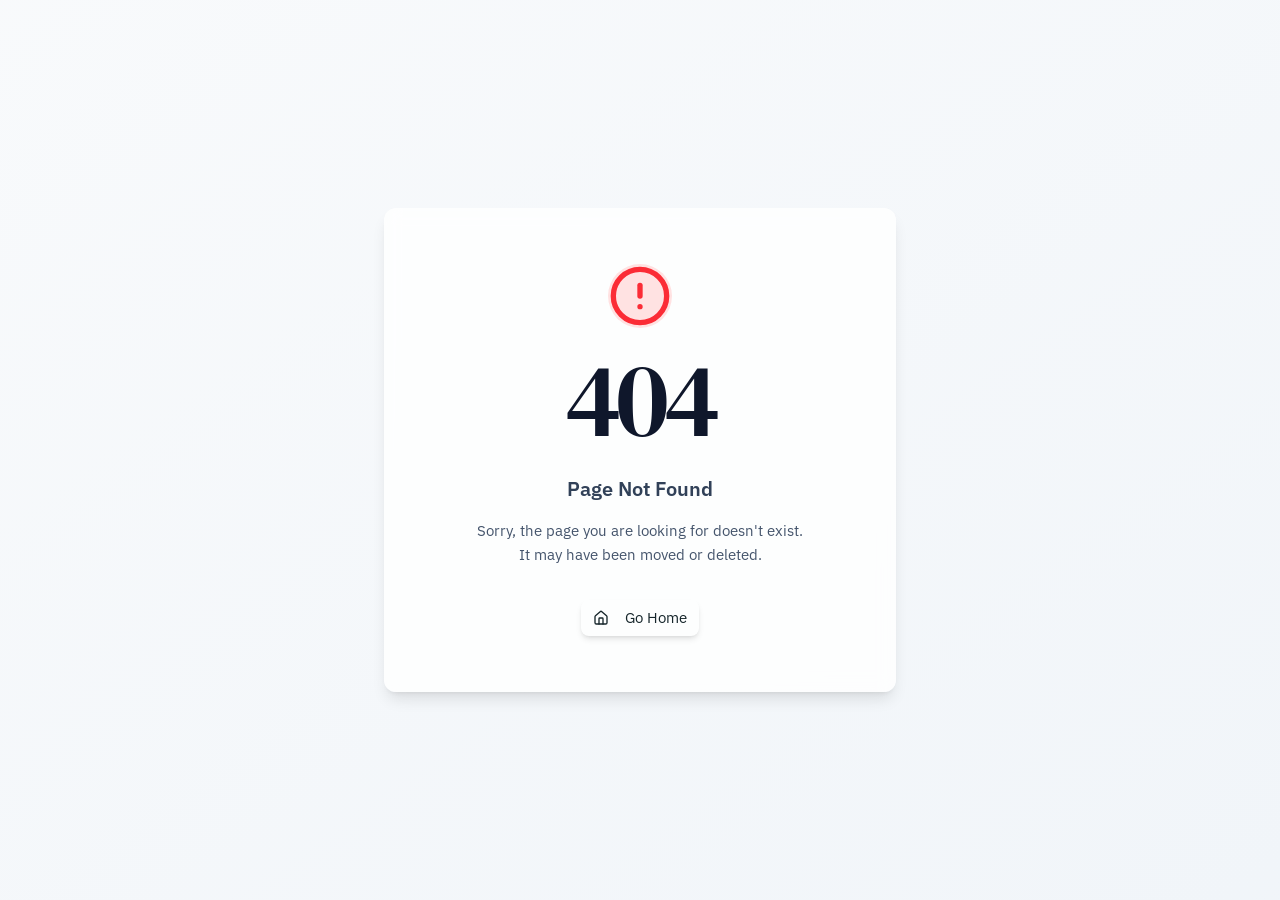
==== academic/gitartha/index.html @ 80012cd7 "Deploy Dr. Gitartha Kaushik academic portfolio under academic/gitartha" ====
<!-- River Archive design: restrained natural-history editorial metadata with DM Serif Display + IBM Plex Sans. -->
<!doctype html>
<html lang="en">
  <head>
    <meta charset="UTF-8" />
    <meta name="viewport" content="width=device-width, initial-scale=1.0, maximum-scale=1" />
    <meta name="theme-color" content="#203b40" />
    <meta name="description" content="Academic portfolio of Dr. Gitartha Kaushik, Assistant Professor of Zoology researching freshwater fish biology, conservation, morphology, and bioinformatics." />
    <link rel="icon" type="image/svg+xml" href="data:image/svg+xml;utf8,<svg xmlns='http://www.w3.org/2000/svg' viewBox='0 0 100 100' fill='none'><circle cx='50' cy='50' r='45' stroke='%23b86b46' stroke-width='4'/><path d='M25 50 Q 42 32, 58 50 T 80 50' stroke='%23b86b46' stroke-width='4.5' stroke-linecap='round'/><path d='M30 62 Q 47 48, 62 62 T 75 62' stroke='%23e2b39b' stroke-width='3' stroke-linecap='round'/><circle cx='68' cy='40' r='3.5' fill='%23b86b46'/></svg>" />
    <link rel="preconnect" href="https://fonts.googleapis.com" />
    <link rel="preconnect" href="https://fonts.gstatic.com" crossorigin />
    <link href="https://fonts.googleapis.com/css2?family=DM+Serif+Display:ital@0;1&family=IBM+Plex+Sans:wght@400;500;600&display=swap" rel="stylesheet" />
    <title>Dr. Gitartha Kaushik — Academic Portfolio</title>
    <script type="module" crossorigin src="./assets/index-Dnk9T2X-.js"></script>
    <link rel="stylesheet" crossorigin href="./assets/index-G-KJHBoU.css">
  </head>
  <body>
    <script id="manus-runtime">window.__MANUS_HOST_DEV__ = false;
(function(){"use strict";var Mr={exports:{}},Kn={};/**
 * @license React
 * react-jsx-runtime.production.js
 *
 * Copyright (c) Meta Platforms, Inc. and affiliates.
 *
 * This source code is licensed under the MIT license found in the
 * LICENSE file in the root directory of this source tree.
 */var $c;function um(){if($c)return Kn;$c=1;var r=Symbol.for("react.transitional.element"),i=Symbol.for("react.fragment");function c(s,d,m){var x=null;if(m!==void 0&&(x=""+m),d.key!==void 0&&(x=""+d.key),"key"in d){m={};for(var R in d)R!=="key"&&(m[R]=d[R])}else m=d;return d=m.ref,{$$typeof:r,type:s,key:x,ref:d!==void 0?d:null,props:m}}return Kn.Fragment=i,Kn.jsx=c,Kn.jsxs=c,Kn}var Fc;function dm(){return Fc||(Fc=1,Mr.exports=um()),Mr.exports}var h=dm(),Ar={exports:{}},Pn={},Rr={exports:{}},Nr={};/**
 * @license React
 * scheduler.production.js
 *
 * Copyright (c) Meta Platforms, Inc. and affiliates.
 *
 * This source code is licensed under the MIT license found in the
 * LICENSE file in the root directory of this source tree.
 */var Ic;function fm(){return Ic||(Ic=1,function(r){function i(A,q){var B=A.length;A.push(q);t:for(;0<B;){var bt=B-1>>>1,p=A[bt];if(0<d(p,q))A[bt]=q,A[B]=p,B=bt;else break t}}function c(A){return A.length===0?null:A[0]}function s(A){if(A.length===0)return null;var q=A[0],B=A.pop();if(B!==q){A[0]=B;t:for(var bt=0,p=A.length,O=p>>>1;bt<O;){var X=2*(bt+1)-1,G=A[X],Z=X+1,st=A[Z];if(0>d(G,B))Z<p&&0>d(st,G)?(A[bt]=st,A[Z]=B,bt=Z):(A[bt]=G,A[X]=B,bt=X);else if(Z<p&&0>d(st,B))A[bt]=st,A[Z]=B,bt=Z;else break t}}return q}function d(A,q){var B=A.sortIndex-q.sortIndex;return B!==0?B:A.id-q.id}if(r.unstable_now=void 0,typeof performance=="object"&&typeof performance.now=="function"){var m=performance;r.unstable_now=function(){return m.now()}}else{var x=Date,R=x.now();r.unstable_now=function(){return x.now()-R}}var C=[],v=[],D=1,j=null,J=3,at=!1,$=!1,nt=!1,ct=!1,ht=typeof setTimeout=="function"?setTimeout:null,St=typeof clearTimeout=="function"?clearTimeout:null,_=typeof setImmediate<"u"?setImmediate:null;function Y(A){for(var q=c(v);q!==null;){if(q.callback===null)s(v);else if(q.startTime<=A)s(v),q.sortIndex=q.expirationTime,i(C,q);else break;q=c(v)}}function H(A){if(nt=!1,Y(A),!$)if(c(C)!==null)$=!0,it||(it=!0,Bt());else{var q=c(v);q!==null&&Mt(H,q.startTime-A)}}var it=!1,rt=-1,V=5,xt=-1;function Be(){return ct?!0:!(r.unstable_now()-xt<V)}function te(){if(ct=!1,it){var A=r.unstable_now();xt=A;var q=!0;try{t:{$=!1,nt&&(nt=!1,St(rt),rt=-1),at=!0;var B=J;try{e:{for(Y(A),j=c(C);j!==null&&!(j.expirationTime>A&&Be());){var bt=j.callback;if(typeof bt=="function"){j.callback=null,J=j.priorityLevel;var p=bt(j.expirationTime<=A);if(A=r.unstable_now(),typeof p=="function"){j.callback=p,Y(A),q=!0;break e}j===c(C)&&s(C),Y(A)}else s(C);j=c(C)}if(j!==null)q=!0;else{var O=c(v);O!==null&&Mt(H,O.startTime-A),q=!1}}break t}finally{j=null,J=B,at=!1}q=void 0}}finally{q?Bt():it=!1}}}var Bt;if(typeof _=="function")Bt=function(){_(te)};else if(typeof MessageChannel<"u"){var me=new MessageChannel,Se=me.port2;me.port1.onmessage=te,Bt=function(){Se.postMessage(null)}}else Bt=function(){ht(te,0)};function Mt(A,q){rt=ht(function(){A(r.unstable_now())},q)}r.unstable_IdlePriority=5,r.unstable_ImmediatePriority=1,r.unstable_LowPriority=4,r.unstable_NormalPriority=3,r.unstable_Profiling=null,r.unstable_UserBlockingPriority=2,r.unstable_cancelCallback=function(A){A.callback=null},r.unstable_forceFrameRate=function(A){0>A||125<A?console.error("forceFrameRate takes a positive int between 0 and 125, forcing frame rates higher than 125 fps is not supported"):V=0<A?Math.floor(1e3/A):5},r.unstable_getCurrentPriorityLevel=function(){return J},r.unstable_next=function(A){switch(J){case 1:case 2:case 3:var q=3;break;default:q=J}var B=J;J=q;try{return A()}finally{J=B}},r.unstable_requestPaint=function(){ct=!0},r.unstable_runWithPriority=function(A,q){switch(A){case 1:case 2:case 3:case 4:case 5:break;default:A=3}var B=J;J=A;try{return q()}finally{J=B}},r.unstable_scheduleCallback=function(A,q,B){var bt=r.unstable_now();switch(typeof B=="object"&&B!==null?(B=B.delay,B=typeof B=="number"&&0<B?bt+B:bt):B=bt,A){case 1:var p=-1;break;case 2:p=250;break;case 5:p=1073741823;break;case 4:p=1e4;break;default:p=5e3}return p=B+p,A={id:D++,callback:q,priorityLevel:A,startTime:B,expirationTime:p,sortIndex:-1},B>bt?(A.sortIndex=B,i(v,A),c(C)===null&&A===c(v)&&(nt?(St(rt),rt=-1):nt=!0,Mt(H,B-bt))):(A.sortIndex=p,i(C,A),$||at||($=!0,it||(it=!0,Bt()))),A},r.unstable_shouldYield=Be,r.unstable_wrapCallback=function(A){var q=J;return function(){var B=J;J=q;try{return A.apply(this,arguments)}finally{J=B}}}}(Nr)),Nr}var tu;function hm(){return tu||(tu=1,Rr.exports=fm()),Rr.exports}var zr={exports:{}},ut={};/**
 * @license React
 * react.production.js
 *
 * Copyright (c) Meta Platforms, Inc. and affiliates.
 *
 * This source code is licensed under the MIT license found in the
 * LICENSE file in the root directory of this source tree.
 */var eu;function mm(){if(eu)return ut;eu=1;var r=Symbol.for("react.transitional.element"),i=Symbol.for("react.portal"),c=Symbol.for("react.fragment"),s=Symbol.for("react.strict_mode"),d=Symbol.for("react.profiler"),m=Symbol.for("react.consumer"),x=Symbol.for("react.context"),R=Symbol.for("react.forward_ref"),C=Symbol.for("react.suspense"),v=Symbol.for("react.memo"),D=Symbol.for("react.lazy"),j=Symbol.iterator;function J(p){return p===null||typeof p!="object"?null:(p=j&&p[j]||p["@@iterator"],typeof p=="function"?p:null)}var at={isMounted:function(){return!1},enqueueForceUpdate:function(){},enqueueReplaceState:function(){},enqueueSetState:function(){}},$=Object.assign,nt={};function ct(p,O,X){this.props=p,this.context=O,this.refs=nt,this.updater=X||at}ct.prototype.isReactComponent={},ct.prototype.setState=function(p,O){if(typeof p!="object"&&typeof p!="function"&&p!=null)throw Error("takes an object of state variables to update or a function which returns an object of state variables.");this.updater.enqueueSetState(this,p,O,"setState")},ct.prototype.forceUpdate=function(p){this.updater.enqueueForceUpdate(this,p,"forceUpdate")};function ht(){}ht.prototype=ct.prototype;function St(p,O,X){this.props=p,this.context=O,this.refs=nt,this.updater=X||at}var _=St.prototype=new ht;_.constructor=St,$(_,ct.prototype),_.isPureReactComponent=!0;var Y=Array.isArray,H={H:null,A:null,T:null,S:null,V:null},it=Object.prototype.hasOwnProperty;function rt(p,O,X,G,Z,st){return X=st.ref,{$$typeof:r,type:p,key:O,ref:X!==void 0?X:null,props:st}}function V(p,O){return rt(p.type,O,void 0,void 0,void 0,p.props)}function xt(p){return typeof p=="object"&&p!==null&&p.$$typeof===r}function Be(p){var O={"=":"=0",":":"=2"};return"$"+p.replace(/[=:]/g,function(X){return O[X]})}var te=/\/+/g;function Bt(p,O){return typeof p=="object"&&p!==null&&p.key!=null?Be(""+p.key):O.toString(36)}function me(){}function Se(p){switch(p.status){case"fulfilled":return p.value;case"rejected":throw p.reason;default:switch(typeof p.status=="string"?p.then(me,me):(p.status="pending",p.then(function(O){p.status==="pending"&&(p.status="fulfilled",p.value=O)},function(O){p.status==="pending"&&(p.status="rejected",p.reason=O)})),p.status){case"fulfilled":return p.value;case"rejected":throw p.reason}}throw p}function Mt(p,O,X,G,Z){var st=typeof p;(st==="undefined"||st==="boolean")&&(p=null);var I=!1;if(p===null)I=!0;else switch(st){case"bigint":case"string":case"number":I=!0;break;case"object":switch(p.$$typeof){case r:case i:I=!0;break;case D:return I=p._init,Mt(I(p._payload),O,X,G,Z)}}if(I)return Z=Z(p),I=G===""?"."+Bt(p,0):G,Y(Z)?(X="",I!=null&&(X=I.replace(te,"$&/")+"/"),Mt(Z,O,X,"",function(Jt){return Jt})):Z!=null&&(xt(Z)&&(Z=V(Z,X+(Z.key==null||p&&p.key===Z.key?"":(""+Z.key).replace(te,"$&/")+"/")+I)),O.push(Z)),1;I=0;var gt=G===""?".":G+":";if(Y(p))for(var Tt=0;Tt<p.length;Tt++)G=p[Tt],st=gt+Bt(G,Tt),I+=Mt(G,O,X,st,Z);else if(Tt=J(p),typeof Tt=="function")for(p=Tt.call(p),Tt=0;!(G=p.next()).done;)G=G.value,st=gt+Bt(G,Tt++),I+=Mt(G,O,X,st,Z);else if(st==="object"){if(typeof p.then=="function")return Mt(Se(p),O,X,G,Z);throw O=String(p),Error("Objects are not valid as a React child (found: "+(O==="[object Object]"?"object with keys {"+Object.keys(p).join(", ")+"}":O)+"). If you meant to render a collection of children, use an array instead.")}return I}function A(p,O,X){if(p==null)return p;var G=[],Z=0;return Mt(p,G,"","",function(st){return O.call(X,st,Z++)}),G}function q(p){if(p._status===-1){var O=p._result;O=O(),O.then(function(X){(p._status===0||p._status===-1)&&(p._status=1,p._result=X)},function(X){(p._status===0||p._status===-1)&&(p._status=2,p._result=X)}),p._status===-1&&(p._status=0,p._result=O)}if(p._status===1)return p._result.default;throw p._result}var B=typeof reportError=="function"?reportError:function(p){if(typeof window=="object"&&typeof window.ErrorEvent=="function"){var O=new window.ErrorEvent("error",{bubbles:!0,cancelable:!0,message:typeof p=="object"&&p!==null&&typeof p.message=="string"?String(p.message):String(p),error:p});if(!window.dispatchEvent(O))return}else if(typeof process=="object"&&typeof process.emit=="function"){process.emit("uncaughtException",p);return}console.error(p)};function bt(){}return ut.Children={map:A,forEach:function(p,O,X){A(p,function(){O.apply(this,arguments)},X)},count:function(p){var O=0;return A(p,function(){O++}),O},toArray:function(p){return A(p,function(O){return O})||[]},only:function(p){if(!xt(p))throw Error("React.Children.only expected to receive a single React element child.");return p}},ut.Component=ct,ut.Fragment=c,ut.Profiler=d,ut.PureComponent=St,ut.StrictMode=s,ut.Suspense=C,ut.__CLIENT_INTERNALS_DO_NOT_USE_OR_WARN_USERS_THEY_CANNOT_UPGRADE=H,ut.__COMPILER_RUNTIME={__proto__:null,c:function(p){return H.H.useMemoCache(p)}},ut.cache=function(p){return function(){return p.apply(null,arguments)}},ut.cloneElement=function(p,O,X){if(p==null)throw Error("The argument must be a React element, but you passed "+p+".");var G=$({},p.props),Z=p.key,st=void 0;if(O!=null)for(I in O.ref!==void 0&&(st=void 0),O.key!==void 0&&(Z=""+O.key),O)!it.call(O,I)||I==="key"||I==="__self"||I==="__source"||I==="ref"&&O.ref===void 0||(G[I]=O[I]);var I=arguments.length-2;if(I===1)G.children=X;else if(1<I){for(var gt=Array(I),Tt=0;Tt<I;Tt++)gt[Tt]=arguments[Tt+2];G.children=gt}return rt(p.type,Z,void 0,void 0,st,G)},ut.createContext=function(p){return p={$$typeof:x,_currentValue:p,_currentValue2:p,_threadCount:0,Provider:null,Consumer:null},p.Provider=p,p.Consumer={$$typeof:m,_context:p},p},ut.createElement=function(p,O,X){var G,Z={},st=null;if(O!=null)for(G in O.key!==void 0&&(st=""+O.key),O)it.call(O,G)&&G!=="key"&&G!=="__self"&&G!=="__source"&&(Z[G]=O[G]);var I=arguments.length-2;if(I===1)Z.children=X;else if(1<I){for(var gt=Array(I),Tt=0;Tt<I;Tt++)gt[Tt]=arguments[Tt+2];Z.children=gt}if(p&&p.defaultProps)for(G in I=p.defaultProps,I)Z[G]===void 0&&(Z[G]=I[G]);return rt(p,st,void 0,void 0,null,Z)},ut.createRef=function(){return{current:null}},ut.forwardRef=function(p){return{$$typeof:R,render:p}},ut.isValidElement=xt,ut.lazy=function(p){return{$$typeof:D,_payload:{_status:-1,_result:p},_init:q}},ut.memo=function(p,O){return{$$typeof:v,type:p,compare:O===void 0?null:O}},ut.startTransition=function(p){var O=H.T,X={};H.T=X;try{var G=p(),Z=H.S;Z!==null&&Z(X,G),typeof G=="object"&&G!==null&&typeof G.then=="function"&&G.then(bt,B)}catch(st){B(st)}finally{H.T=O}},ut.unstable_useCacheRefresh=function(){return H.H.useCacheRefresh()},ut.use=function(p){return H.H.use(p)},ut.useActionState=function(p,O,X){return H.H.useActionState(p,O,X)},ut.useCallback=function(p,O){return H.H.useCallback(p,O)},ut.useContext=function(p){return H.H.useContext(p)},ut.useDebugValue=function(){},ut.useDeferredValue=function(p,O){return H.H.useDeferredValue(p,O)},ut.useEffect=function(p,O,X){var G=H.H;if(typeof X=="function")throw Error("useEffect CRUD overload is not enabled in this build of React.");return G.useEffect(p,O)},ut.useId=function(){return H.H.useId()},ut.useImperativeHandle=function(p,O,X){return H.H.useImperativeHandle(p,O,X)},ut.useInsertionEffect=function(p,O){return H.H.useInsertionEffect(p,O)},ut.useLayoutEffect=function(p,O){return H.H.useLayoutEffect(p,O)},ut.useMemo=function(p,O){return H.H.useMemo(p,O)},ut.useOptimistic=function(p,O){return H.H.useOptimistic(p,O)},ut.useReducer=function(p,O,X){return H.H.useReducer(p,O,X)},ut.useRef=function(p){return H.H.useRef(p)},ut.useState=function(p){return H.H.useState(p)},ut.useSyncExternalStore=function(p,O,X){return H.H.useSyncExternalStore(p,O,X)},ut.useTransition=function(){return H.H.useTransition()},ut.version="19.1.1",ut}var lu;function _r(){return lu||(lu=1,zr.exports=mm()),zr.exports}var kr={exports:{}},he={};/**
 * @license React
 * react-dom.production.js
 *
 * Copyright (c) Meta Platforms, Inc. and affiliates.
 *
 * This source code is licensed under the MIT license found in the
 * LICENSE file in the root directory of this source tree.
 */var au;function gm(){if(au)return he;au=1;var r=_r();function i(C){var v="https://react.dev/errors/"+C;if(1<arguments.length){v+="?args[]="+encodeURIComponent(arguments[1]);for(var D=2;D<arguments.length;D++)v+="&args[]="+encodeURIComponent(arguments[D])}return"Minified React error #"+C+"; visit "+v+" for the full message or use the non-minified dev environment for full errors and additional helpful warnings."}function c(){}var s={d:{f:c,r:function(){throw Error(i(522))},D:c,C:c,L:c,m:c,X:c,S:c,M:c},p:0,findDOMNode:null},d=Symbol.for("react.portal");function m(C,v,D){var j=3<arguments.length&&arguments[3]!==void 0?arguments[3]:null;return{$$typeof:d,key:j==null?null:""+j,children:C,containerInfo:v,implementation:D}}var x=r.__CLIENT_INTERNALS_DO_NOT_USE_OR_WARN_USERS_THEY_CANNOT_UPGRADE;function R(C,v){if(C==="font")return"";if(typeof v=="string")return v==="use-credentials"?v:""}return he.__DOM_INTERNALS_DO_NOT_USE_OR_WARN_USERS_THEY_CANNOT_UPGRADE=s,he.createPortal=function(C,v){var D=2<arguments.length&&arguments[2]!==void 0?arguments[2]:null;if(!v||v.nodeType!==1&&v.nodeType!==9&&v.nodeType!==11)throw Error(i(299));return m(C,v,null,D)},he.flushSync=function(C){var v=x.T,D=s.p;try{if(x.T=null,s.p=2,C)return C()}finally{x.T=v,s.p=D,s.d.f()}},he.preconnect=function(C,v){typeof C=="string"&&(v?(v=v.crossOrigin,v=typeof v=="string"?v==="use-credentials"?v:"":void 0):v=null,s.d.C(C,v))},he.prefetchDNS=function(C){typeof C=="string"&&s.d.D(C)},he.preinit=function(C,v){if(typeof C=="string"&&v&&typeof v.as=="string"){var D=v.as,j=R(D,v.crossOrigin),J=typeof v.integrity=="string"?v.integrity:void 0,at=typeof v.fetchPriority=="string"?v.fetchPriority:void 0;D==="style"?s.d.S(C,typeof v.precedence=="string"?v.precedence:void 0,{crossOrigin:j,integrity:J,fetchPriority:at}):D==="script"&&s.d.X(C,{crossOrigin:j,integrity:J,fetchPriority:at,nonce:typeof v.nonce=="string"?v.nonce:void 0})}},he.preinitModule=function(C,v){if(typeof C=="string")if(typeof v=="object"&&v!==null){if(v.as==null||v.as==="script"){var D=R(v.as,v.crossOrigin);s.d.M(C,{crossOrigin:D,integrity:typeof v.integrity=="string"?v.integrity:void 0,nonce:typeof v.nonce=="string"?v.nonce:void 0})}}else v==null&&s.d.M(C)},he.preload=function(C,v){if(typeof C=="string"&&typeof v=="object"&&v!==null&&typeof v.as=="string"){var D=v.as,j=R(D,v.crossOrigin);s.d.L(C,D,{crossOrigin:j,integrity:typeof v.integrity=="string"?v.integrity:void 0,nonce:typeof v.nonce=="string"?v.nonce:void 0,type:typeof v.type=="string"?v.type:void 0,fetchPriority:typeof v.fetchPriority=="string"?v.fetchPriority:void 0,referrerPolicy:typeof v.referrerPolicy=="string"?v.referrerPolicy:void 0,imageSrcSet:typeof v.imageSrcSet=="string"?v.imageSrcSet:void 0,imageSizes:typeof v.imageSizes=="string"?v.imageSizes:void 0,media:typeof v.media=="string"?v.media:void 0})}},he.preloadModule=function(C,v){if(typeof C=="string")if(v){var D=R(v.as,v.crossOrigin);s.d.m(C,{as:typeof v.as=="string"&&v.as!=="script"?v.as:void 0,crossOrigin:D,integrity:typeof v.integrity=="string"?v.integrity:void 0})}else s.d.m(C)},he.requestFormReset=function(C){s.d.r(C)},he.unstable_batchedUpdates=function(C,v){return C(v)},he.useFormState=function(C,v,D){return x.H.useFormState(C,v,D)},he.useFormStatus=function(){return x.H.useHostTransitionStatus()},he.version="19.1.1",he}var nu;function pm(){if(nu)return kr.exports;nu=1;function r(){if(!(typeof __REACT_DEVTOOLS_GLOBAL_HOOK__>"u"||typeof __REACT_DEVTOOLS_GLOBAL_HOOK__.checkDCE!="function"))try{__REACT_DEVTOOLS_GLOBAL_HOOK__.checkDCE(r)}catch(i){console.error(i)}}return r(),kr.exports=gm(),kr.exports}/**
 * @license React
 * react-dom-client.production.js
 *
 * Copyright (c) Meta Platforms, Inc. and affiliates.
 *
 * This source code is licensed under the MIT license found in the
 * LICENSE file in the root directory of this source tree.
 */var ou;function ym(){if(ou)return Pn;ou=1;var r=hm(),i=_r(),c=pm();function s(t){var e="https://react.dev/errors/"+t;if(1<arguments.length){e+="?args[]="+encodeURIComponent(arguments[1]);for(var l=2;l<arguments.length;l++)e+="&args[]="+encodeURIComponent(arguments[l])}return"Minified React error #"+t+"; visit "+e+" for the full message or use the non-minified dev environment for full errors and additional helpful warnings."}function d(t){return!(!t||t.nodeType!==1&&t.nodeType!==9&&t.nodeType!==11)}function m(t){var e=t,l=t;if(t.alternate)for(;e.return;)e=e.return;else{t=e;do e=t,(e.flags&4098)!==0&&(l=e.return),t=e.return;while(t)}return e.tag===3?l:null}function x(t){if(t.tag===13){var e=t.memoizedState;if(e===null&&(t=t.alternate,t!==null&&(e=t.memoizedState)),e!==null)return e.dehydrated}return null}function R(t){if(m(t)!==t)throw Error(s(188))}function C(t){var e=t.alternate;if(!e){if(e=m(t),e===null)throw Error(s(188));return e!==t?null:t}for(var l=t,a=e;;){var n=l.return;if(n===null)break;var o=n.alternate;if(o===null){if(a=n.return,a!==null){l=a;continue}break}if(n.child===o.child){for(o=n.child;o;){if(o===l)return R(n),t;if(o===a)return R(n),e;o=o.sibling}throw Error(s(188))}if(l.return!==a.return)l=n,a=o;else{for(var u=!1,f=n.child;f;){if(f===l){u=!0,l=n,a=o;break}if(f===a){u=!0,a=n,l=o;break}f=f.sibling}if(!u){for(f=o.child;f;){if(f===l){u=!0,l=o,a=n;break}if(f===a){u=!0,a=o,l=n;break}f=f.sibling}if(!u)throw Error(s(189))}}if(l.alternate!==a)throw Error(s(190))}if(l.tag!==3)throw Error(s(188));return l.stateNode.current===l?t:e}function v(t){var e=t.tag;if(e===5||e===26||e===27||e===6)return t;for(t=t.child;t!==null;){if(e=v(t),e!==null)return e;t=t.sibling}return null}var D=Object.assign,j=Symbol.for("react.element"),J=Symbol.for("react.transitional.element"),at=Symbol.for("react.portal"),$=Symbol.for("react.fragment"),nt=Symbol.for("react.strict_mode"),ct=Symbol.for("react.profiler"),ht=Symbol.for("react.provider"),St=Symbol.for("react.consumer"),_=Symbol.for("react.context"),Y=Symbol.for("react.forward_ref"),H=Symbol.for("react.suspense"),it=Symbol.for("react.suspense_list"),rt=Symbol.for("react.memo"),V=Symbol.for("react.lazy"),xt=Symbol.for("react.activity"),Be=Symbol.for("react.memo_cache_sentinel"),te=Symbol.iterator;function Bt(t){return t===null||typeof t!="object"?null:(t=te&&t[te]||t["@@iterator"],typeof t=="function"?t:null)}var me=Symbol.for("react.client.reference");function Se(t){if(t==null)return null;if(typeof t=="function")return t.$$typeof===me?null:t.displayName||t.name||null;if(typeof t=="string")return t;switch(t){case $:return"Fragment";case ct:return"Profiler";case nt:return"StrictMode";case H:return"Suspense";case it:return"SuspenseList";case xt:return"Activity"}if(typeof t=="object")switch(t.$$typeof){case at:return"Portal";case _:return(t.displayName||"Context")+".Provider";case St:return(t._context.displayName||"Context")+".Consumer";case Y:var e=t.render;return t=t.displayName,t||(t=e.displayName||e.name||"",t=t!==""?"ForwardRef("+t+")":"ForwardRef"),t;case rt:return e=t.displayName||null,e!==null?e:Se(t.type)||"Memo";case V:e=t._payload,t=t._init;try{return Se(t(e))}catch{}}return null}var Mt=Array.isArray,A=i.__CLIENT_INTERNALS_DO_NOT_USE_OR_WARN_USERS_THEY_CANNOT_UPGRADE,q=c.__DOM_INTERNALS_DO_NOT_USE_OR_WARN_USERS_THEY_CANNOT_UPGRADE,B={pending:!1,data:null,method:null,action:null},bt=[],p=-1;function O(t){return{current:t}}function X(t){0>p||(t.current=bt[p],bt[p]=null,p--)}function G(t,e){p++,bt[p]=t.current,t.current=e}var Z=O(null),st=O(null),I=O(null),gt=O(null);function Tt(t,e){switch(G(I,e),G(st,t),G(Z,null),e.nodeType){case 9:case 11:t=(t=e.documentElement)&&(t=t.namespaceURI)?Hh(t):0;break;default:if(t=e.tagName,e=e.namespaceURI)e=Hh(e),t=Uh(e,t);else switch(t){case"svg":t=1;break;case"math":t=2;break;default:t=0}}X(Z),G(Z,t)}function Jt(){X(Z),X(st),X(I)}function Ke(t){t.memoizedState!==null&&G(gt,t);var e=Z.current,l=Uh(e,t.type);e!==l&&(G(st,t),G(Z,l))}function Ce(t){st.current===t&&(X(Z),X(st)),gt.current===t&&(X(gt),Wo._currentValue=B)}var Pe=Object.prototype.hasOwnProperty,yl=r.unstable_scheduleCallback,sn=r.unstable_cancelCallback,Ca=r.unstable_shouldYield,ri=r.unstable_requestPaint,ge=r.unstable_now,si=r.unstable_getCurrentPriorityLevel,Ul=r.unstable_ImmediatePriority,Fn=r.unstable_UserBlockingPriority,nl=r.unstable_NormalPriority,ci=r.unstable_LowPriority,Gl=r.unstable_IdlePriority,ui=r.log,Ea=r.unstable_setDisableYieldValue,ql=null,Wt=null;function Je(t){if(typeof ui=="function"&&Ea(t),Wt&&typeof Wt.setStrictMode=="function")try{Wt.setStrictMode(ql,t)}catch{}}var $t=Math.clz32?Math.clz32:fi,di=Math.log,Ta=Math.LN2;function fi(t){return t>>>=0,t===0?32:31-(di(t)/Ta|0)|0}var L=256,cn=4194304;function vl(t){var e=t&42;if(e!==0)return e;switch(t&-t){case 1:return 1;case 2:return 2;case 4:return 4;case 8:return 8;case 16:return 16;case 32:return 32;case 64:return 64;case 128:return 128;case 256:case 512:case 1024:case 2048:case 4096:case 8192:case 16384:case 32768:case 65536:case 131072:case 262144:case 524288:case 1048576:case 2097152:return t&4194048;case 4194304:case 8388608:case 16777216:case 33554432:return t&62914560;case 67108864:return 67108864;case 134217728:return 134217728;case 268435456:return 268435456;case 536870912:return 536870912;case 1073741824:return 0;default:return t}}function un(t,e,l){var a=t.pendingLanes;if(a===0)return 0;var n=0,o=t.suspendedLanes,u=t.pingedLanes;t=t.warmLanes;var f=a&134217727;return f!==0?(a=f&~o,a!==0?n=vl(a):(u&=f,u!==0?n=vl(u):l||(l=f&~t,l!==0&&(n=vl(l))))):(f=a&~o,f!==0?n=vl(f):u!==0?n=vl(u):l||(l=a&~t,l!==0&&(n=vl(l)))),n===0?0:e!==0&&e!==n&&(e&o)===0&&(o=n&-n,l=e&-e,o>=l||o===32&&(l&4194048)!==0)?e:n}function Dt(t,e){return(t.pendingLanes&~(t.suspendedLanes&~t.pingedLanes)&e)===0}function In(t,e){switch(t){case 1:case 2:case 4:case 8:case 64:return e+250;case 16:case 32:case 128:case 256:case 512:case 1024:case 2048:case 4096:case 8192:case 16384:case 32768:case 65536:case 131072:case 262144:case 524288:case 1048576:case 2097152:return e+5e3;case 4194304:case 8388608:case 16777216:case 33554432:return-1;case 67108864:case 134217728:case 268435456:case 536870912:case 1073741824:return-1;default:return-1}}function to(){var t=L;return L<<=1,(L&4194048)===0&&(L=256),t}function hi(){var t=cn;return cn<<=1,(cn&62914560)===0&&(cn=4194304),t}function eo(t){for(var e=[],l=0;31>l;l++)e.push(t);return e}function Da(t,e){t.pendingLanes|=e,e!==268435456&&(t.suspendedLanes=0,t.pingedLanes=0,t.warmLanes=0)}function Ir(t,e,l,a,n,o){var u=t.pendingLanes;t.pendingLanes=l,t.suspendedLanes=0,t.pingedLanes=0,t.warmLanes=0,t.expiredLanes&=l,t.entangledLanes&=l,t.errorRecoveryDisabledLanes&=l,t.shellSuspendCounter=0;var f=t.entanglements,g=t.expirationTimes,S=t.hiddenUpdates;for(l=u&~l;0<l;){var N=31-$t(l),k=1<<N;f[N]=0,g[N]=-1;var E=S[N];if(E!==null)for(S[N]=null,N=0;N<E.length;N++){var T=E[N];T!==null&&(T.lane&=-536870913)}l&=~k}a!==0&&mi(t,a,0),o!==0&&n===0&&t.tag!==0&&(t.suspendedLanes|=o&~(u&~e))}function mi(t,e,l){t.pendingLanes|=e,t.suspendedLanes&=~e;var a=31-$t(e);t.entangledLanes|=e,t.entanglements[a]=t.entanglements[a]|1073741824|l&4194090}function gi(t,e){var l=t.entangledLanes|=e;for(t=t.entanglements;l;){var a=31-$t(l),n=1<<a;n&e|t[a]&e&&(t[a]|=e),l&=~n}}function lo(t){switch(t){case 2:t=1;break;case 8:t=4;break;case 32:t=16;break;case 256:case 512:case 1024:case 2048:case 4096:case 8192:case 16384:case 32768:case 65536:case 131072:case 262144:case 524288:case 1048576:case 2097152:case 4194304:case 8388608:case 16777216:case 33554432:t=128;break;case 268435456:t=134217728;break;default:t=0}return t}function ao(t){return t&=-t,2<t?8<t?(t&134217727)!==0?32:268435456:8:2}function pi(){var t=q.p;return t!==0?t:(t=window.event,t===void 0?32:nm(t.type))}function ts(t,e){var l=q.p;try{return q.p=t,e()}finally{q.p=l}}var ol=Math.random().toString(36).slice(2),ee="__reactFiber$"+ol,pe="__reactProps$"+ol,Yl="__reactContainer$"+ol,no="__reactEvents$"+ol,es="__reactListeners$"+ol,ls="__reactHandles$"+ol,yi="__reactResources$"+ol,Ma="__reactMarker$"+ol;function oo(t){delete t[ee],delete t[pe],delete t[no],delete t[es],delete t[ls]}function Vl(t){var e=t[ee];if(e)return e;for(var l=t.parentNode;l;){if(e=l[Yl]||l[ee]){if(l=e.alternate,e.child!==null||l!==null&&l.child!==null)for(t=Vh(t);t!==null;){if(l=t[ee])return l;t=Vh(t)}return e}t=l,l=t.parentNode}return null}function Xl(t){if(t=t[ee]||t[Yl]){var e=t.tag;if(e===5||e===6||e===13||e===26||e===27||e===3)return t}return null}function Aa(t){var e=t.tag;if(e===5||e===26||e===27||e===6)return t.stateNode;throw Error(s(33))}function Zl(t){var e=t[yi];return e||(e=t[yi]={hoistableStyles:new Map,hoistableScripts:new Map}),e}function Vt(t){t[Ma]=!0}var vi=new Set,bi={};function bl(t,e){We(t,e),We(t+"Capture",e)}function We(t,e){for(bi[t]=e,t=0;t<e.length;t++)vi.add(e[t])}var as=RegExp("^[:A-Z_a-z\\u00C0-\\u00D6\\u00D8-\\u00F6\\u00F8-\\u02FF\\u0370-\\u037D\\u037F-\\u1FFF\\u200C-\\u200D\\u2070-\\u218F\\u2C00-\\u2FEF\\u3001-\\uD7FF\\uF900-\\uFDCF\\uFDF0-\\uFFFD][:A-Z_a-z\\u00C0-\\u00D6\\u00D8-\\u00F6\\u00F8-\\u02FF\\u0370-\\u037D\\u037F-\\u1FFF\\u200C-\\u200D\\u2070-\\u218F\\u2C00-\\u2FEF\\u3001-\\uD7FF\\uF900-\\uFDCF\\uFDF0-\\uFFFD\\-.0-9\\u00B7\\u0300-\\u036F\\u203F-\\u2040]*$"),xi={},wi={};function Ra(t){return Pe.call(wi,t)?!0:Pe.call(xi,t)?!1:as.test(t)?wi[t]=!0:(xi[t]=!0,!1)}function M(t,e,l){if(Ra(e))if(l===null)t.removeAttribute(e);else{switch(typeof l){case"undefined":case"function":case"symbol":t.removeAttribute(e);return;case"boolean":var a=e.toLowerCase().slice(0,5);if(a!=="data-"&&a!=="aria-"){t.removeAttribute(e);return}}t.setAttribute(e,""+l)}}function tt(t,e,l){if(l===null)t.removeAttribute(e);else{switch(typeof l){case"undefined":case"function":case"symbol":case"boolean":t.removeAttribute(e);return}t.setAttribute(e,""+l)}}function Ot(t,e,l,a){if(a===null)t.removeAttribute(l);else{switch(typeof a){case"undefined":case"function":case"symbol":case"boolean":t.removeAttribute(l);return}t.setAttributeNS(e,l,""+a)}}var le,Ee;function ae(t){if(le===void 0)try{throw Error()}catch(l){var e=l.stack.trim().match(/\n( *(at )?)/);le=e&&e[1]||"",Ee=-1<l.stack.indexOf(`
    at`)?" (<anonymous>)":-1<l.stack.indexOf("@")?"@unknown:0:0":""}return`
`+le+t+Ee}var Le=!1;function He(t,e){if(!t||Le)return"";Le=!0;var l=Error.prepareStackTrace;Error.prepareStackTrace=void 0;try{var a={DetermineComponentFrameRoot:function(){try{if(e){var k=function(){throw Error()};if(Object.defineProperty(k.prototype,"props",{set:function(){throw Error()}}),typeof Reflect=="object"&&Reflect.construct){try{Reflect.construct(k,[])}catch(T){var E=T}Reflect.construct(t,[],k)}else{try{k.call()}catch(T){E=T}t.call(k.prototype)}}else{try{throw Error()}catch(T){E=T}(k=t())&&typeof k.catch=="function"&&k.catch(function(){})}}catch(T){if(T&&E&&typeof T.stack=="string")return[T.stack,E.stack]}return[null,null]}};a.DetermineComponentFrameRoot.displayName="DetermineComponentFrameRoot";var n=Object.getOwnPropertyDescriptor(a.DetermineComponentFrameRoot,"name");n&&n.configurable&&Object.defineProperty(a.DetermineComponentFrameRoot,"name",{value:"DetermineComponentFrameRoot"});var o=a.DetermineComponentFrameRoot(),u=o[0],f=o[1];if(u&&f){var g=u.split(`
`),S=f.split(`
`);for(n=a=0;a<g.length&&!g[a].includes("DetermineComponentFrameRoot");)a++;for(;n<S.length&&!S[n].includes("DetermineComponentFrameRoot");)n++;if(a===g.length||n===S.length)for(a=g.length-1,n=S.length-1;1<=a&&0<=n&&g[a]!==S[n];)n--;for(;1<=a&&0<=n;a--,n--)if(g[a]!==S[n]){if(a!==1||n!==1)do if(a--,n--,0>n||g[a]!==S[n]){var N=`
`+g[a].replace(" at new "," at ");return t.displayName&&N.includes("<anonymous>")&&(N=N.replace("<anonymous>",t.displayName)),N}while(1<=a&&0<=n);break}}}finally{Le=!1,Error.prepareStackTrace=l}return(l=t?t.displayName||t.name:"")?ae(l):""}function Ql(t){switch(t.tag){case 26:case 27:case 5:return ae(t.type);case 16:return ae("Lazy");case 13:return ae("Suspense");case 19:return ae("SuspenseList");case 0:case 15:return He(t.type,!1);case 11:return He(t.type.render,!1);case 1:return He(t.type,!0);case 31:return ae("Activity");default:return""}}function xl(t){try{var e="";do e+=Ql(t),t=t.return;while(t);return e}catch(l){return`
Error generating stack: `+l.message+`
`+l.stack}}function Xt(t){switch(typeof t){case"bigint":case"boolean":case"number":case"string":case"undefined":return t;case"object":return t;default:return""}}function il(t){var e=t.type;return(t=t.nodeName)&&t.toLowerCase()==="input"&&(e==="checkbox"||e==="radio")}function ve(t){var e=il(t)?"checked":"value",l=Object.getOwnPropertyDescriptor(t.constructor.prototype,e),a=""+t[e];if(!t.hasOwnProperty(e)&&typeof l<"u"&&typeof l.get=="function"&&typeof l.set=="function"){var n=l.get,o=l.set;return Object.defineProperty(t,e,{configurable:!0,get:function(){return n.call(this)},set:function(u){a=""+u,o.call(this,u)}}),Object.defineProperty(t,e,{enumerable:l.enumerable}),{getValue:function(){return a},setValue:function(u){a=""+u},stopTracking:function(){t._valueTracker=null,delete t[e]}}}}function re(t){t._valueTracker||(t._valueTracker=ve(t))}function rl(t){if(!t)return!1;var e=t._valueTracker;if(!e)return!0;var l=e.getValue(),a="";return t&&(a=il(t)?t.checked?"true":"false":t.value),t=a,t!==l?(e.setValue(t),!0):!1}function wl(t){if(t=t||(typeof document<"u"?document:void 0),typeof t>"u")return null;try{return t.activeElement||t.body}catch{return t.body}}var dn=/[\n"\\]/g;function se(t){return t.replace(dn,function(e){return"\\"+e.charCodeAt(0).toString(16)+" "})}function Kl(t,e,l,a,n,o,u,f){t.name="",u!=null&&typeof u!="function"&&typeof u!="symbol"&&typeof u!="boolean"?t.type=u:t.removeAttribute("type"),e!=null?u==="number"?(e===0&&t.value===""||t.value!=e)&&(t.value=""+Xt(e)):t.value!==""+Xt(e)&&(t.value=""+Xt(e)):u!=="submit"&&u!=="reset"||t.removeAttribute("value"),e!=null?Pl(t,u,Xt(e)):l!=null?Pl(t,u,Xt(l)):a!=null&&t.removeAttribute("value"),n==null&&o!=null&&(t.defaultChecked=!!o),n!=null&&(t.checked=n&&typeof n!="function"&&typeof n!="symbol"),f!=null&&typeof f!="function"&&typeof f!="symbol"&&typeof f!="boolean"?t.name=""+Xt(f):t.removeAttribute("name")}function Na(t,e,l,a,n,o,u,f){if(o!=null&&typeof o!="function"&&typeof o!="symbol"&&typeof o!="boolean"&&(t.type=o),e!=null||l!=null){if(!(o!=="submit"&&o!=="reset"||e!=null))return;l=l!=null?""+Xt(l):"",e=e!=null?""+Xt(e):l,f||e===t.value||(t.value=e),t.defaultValue=e}a=a??n,a=typeof a!="function"&&typeof a!="symbol"&&!!a,t.checked=f?t.checked:!!a,t.defaultChecked=!!a,u!=null&&typeof u!="function"&&typeof u!="symbol"&&typeof u!="boolean"&&(t.name=u)}function Pl(t,e,l){e==="number"&&wl(t.ownerDocument)===t||t.defaultValue===""+l||(t.defaultValue=""+l)}function $e(t,e,l,a){if(t=t.options,e){e={};for(var n=0;n<l.length;n++)e["$"+l[n]]=!0;for(l=0;l<t.length;l++)n=e.hasOwnProperty("$"+t[l].value),t[l].selected!==n&&(t[l].selected=n),n&&a&&(t[l].defaultSelected=!0)}else{for(l=""+Xt(l),e=null,n=0;n<t.length;n++){if(t[n].value===l){t[n].selected=!0,a&&(t[n].defaultSelected=!0);return}e!==null||t[n].disabled||(e=t[n])}e!==null&&(e.selected=!0)}}function za(t,e,l){if(e!=null&&(e=""+Xt(e),e!==t.value&&(t.value=e),l==null)){t.defaultValue!==e&&(t.defaultValue=e);return}t.defaultValue=l!=null?""+Xt(l):""}function _a(t,e,l,a){if(e==null){if(a!=null){if(l!=null)throw Error(s(92));if(Mt(a)){if(1<a.length)throw Error(s(93));a=a[0]}l=a}l==null&&(l=""),e=l}l=Xt(e),t.defaultValue=l,a=t.textContent,a===l&&a!==""&&a!==null&&(t.value=a)}function Fe(t,e){if(e){var l=t.firstChild;if(l&&l===t.lastChild&&l.nodeType===3){l.nodeValue=e;return}}t.textContent=e}var fn=new Set("animationIterationCount aspectRatio borderImageOutset borderImageSlice borderImageWidth boxFlex boxFlexGroup boxOrdinalGroup columnCount columns flex flexGrow flexPositive flexShrink flexNegative flexOrder gridArea gridRow gridRowEnd gridRowSpan gridRowStart gridColumn gridColumnEnd gridColumnSpan gridColumnStart fontWeight lineClamp lineHeight opacity order orphans scale tabSize widows zIndex zoom fillOpacity floodOpacity stopOpacity strokeDasharray strokeDashoffset strokeMiterlimit strokeOpacity strokeWidth MozAnimationIterationCount MozBoxFlex MozBoxFlexGroup MozLineClamp msAnimationIterationCount msFlex msZoom msFlexGrow msFlexNegative msFlexOrder msFlexPositive msFlexShrink msGridColumn msGridColumnSpan msGridRow msGridRowSpan WebkitAnimationIterationCount WebkitBoxFlex WebKitBoxFlexGroup WebkitBoxOrdinalGroup WebkitColumnCount WebkitColumns WebkitFlex WebkitFlexGrow WebkitFlexPositive WebkitFlexShrink WebkitLineClamp".split(" "));function ka(t,e,l){var a=e.indexOf("--")===0;l==null||typeof l=="boolean"||l===""?a?t.setProperty(e,""):e==="float"?t.cssFloat="":t[e]="":a?t.setProperty(e,l):typeof l!="number"||l===0||fn.has(e)?e==="float"?t.cssFloat=l:t[e]=(""+l).trim():t[e]=l+"px"}function Oa(t,e,l){if(e!=null&&typeof e!="object")throw Error(s(62));if(t=t.style,l!=null){for(var a in l)!l.hasOwnProperty(a)||e!=null&&e.hasOwnProperty(a)||(a.indexOf("--")===0?t.setProperty(a,""):a==="float"?t.cssFloat="":t[a]="");for(var n in e)a=e[n],e.hasOwnProperty(n)&&l[n]!==a&&ka(t,n,a)}else for(var o in e)e.hasOwnProperty(o)&&ka(t,o,e[o])}function ja(t){if(t.indexOf("-")===-1)return!1;switch(t){case"annotation-xml":case"color-profile":case"font-face":case"font-face-src":case"font-face-uri":case"font-face-format":case"font-face-name":case"missing-glyph":return!1;default:return!0}}var Si=new Map([["acceptCharset","accept-charset"],["htmlFor","for"],["httpEquiv","http-equiv"],["crossOrigin","crossorigin"],["accentHeight","accent-height"],["alignmentBaseline","alignment-baseline"],["arabicForm","arabic-form"],["baselineShift","baseline-shift"],["capHeight","cap-height"],["clipPath","clip-path"],["clipRule","clip-rule"],["colorInterpolation","color-interpolation"],["colorInterpolationFilters","color-interpolation-filters"],["colorProfile","color-profile"],["colorRendering","color-rendering"],["dominantBaseline","dominant-baseline"],["enableBackground","enable-background"],["fillOpacity","fill-opacity"],["fillRule","fill-rule"],["floodColor","flood-color"],["floodOpacity","flood-opacity"],["fontFamily","font-family"],["fontSize","font-size"],["fontSizeAdjust","font-size-adjust"],["fontStretch","font-stretch"],["fontStyle","font-style"],["fontVariant","font-variant"],["fontWeight","font-weight"],["glyphName","glyph-name"],["glyphOrientationHorizontal","glyph-orientation-horizontal"],["glyphOrientationVertical","glyph-orientation-vertical"],["horizAdvX","horiz-adv-x"],["horizOriginX","horiz-origin-x"],["imageRendering","image-rendering"],["letterSpacing","letter-spacing"],["lightingColor","lighting-color"],["markerEnd","marker-end"],["markerMid","marker-mid"],["markerStart","marker-start"],["overlinePosition","overline-position"],["overlineThickness","overline-thickness"],["paintOrder","paint-order"],["panose-1","panose-1"],["pointerEvents","pointer-events"],["renderingIntent","rendering-intent"],["shapeRendering","shape-rendering"],["stopColor","stop-color"],["stopOpacity","stop-opacity"],["strikethroughPosition","strikethrough-position"],["strikethroughThickness","strikethrough-thickness"],["strokeDasharray","stroke-dasharray"],["strokeDashoffset","stroke-dashoffset"],["strokeLinecap","stroke-linecap"],["strokeLinejoin","stroke-linejoin"],["strokeMiterlimit","stroke-miterlimit"],["strokeOpacity","stroke-opacity"],["strokeWidth","stroke-width"],["textAnchor","text-anchor"],["textDecoration","text-decoration"],["textRendering","text-rendering"],["transformOrigin","transform-origin"],["underlinePosition","underline-position"],["underlineThickness","underline-thickness"],["unicodeBidi","unicode-bidi"],["unicodeRange","unicode-range"],["unitsPerEm","units-per-em"],["vAlphabetic","v-alphabetic"],["vHanging","v-hanging"],["vIdeographic","v-ideographic"],["vMathematical","v-mathematical"],["vectorEffect","vector-effect"],["vertAdvY","vert-adv-y"],["vertOriginX","vert-origin-x"],["vertOriginY","vert-origin-y"],["wordSpacing","word-spacing"],["writingMode","writing-mode"],["xmlnsXlink","xmlns:xlink"],["xHeight","x-height"]]),Ci=/^[\u0000-\u001F ]*j[\r\n\t]*a[\r\n\t]*v[\r\n\t]*a[\r\n\t]*s[\r\n\t]*c[\r\n\t]*r[\r\n\t]*i[\r\n\t]*p[\r\n\t]*t[\r\n\t]*:/i;function Ba(t){return Ci.test(""+t)?"javascript:throw new Error('React has blocked a javascript: URL as a security precaution.')":t}var hn=null;function mn(t){return t=t.target||t.srcElement||window,t.correspondingUseElement&&(t=t.correspondingUseElement),t.nodeType===3?t.parentNode:t}var Sl=null,Cl=null;function io(t){var e=Xl(t);if(e&&(t=e.stateNode)){var l=t[pe]||null;t:switch(t=e.stateNode,e.type){case"input":if(Kl(t,l.value,l.defaultValue,l.defaultValue,l.checked,l.defaultChecked,l.type,l.name),e=l.name,l.type==="radio"&&e!=null){for(l=t;l.parentNode;)l=l.parentNode;for(l=l.querySelectorAll('input[name="'+se(""+e)+'"][type="radio"]'),e=0;e<l.length;e++){var a=l[e];if(a!==t&&a.form===t.form){var n=a[pe]||null;if(!n)throw Error(s(90));Kl(a,n.value,n.defaultValue,n.defaultValue,n.checked,n.defaultChecked,n.type,n.name)}}for(e=0;e<l.length;e++)a=l[e],a.form===t.form&&rl(a)}break t;case"textarea":za(t,l.value,l.defaultValue);break t;case"select":e=l.value,e!=null&&$e(t,!!l.multiple,e,!1)}}}var gn=!1;function ro(t,e,l){if(gn)return t(e,l);gn=!0;try{var a=t(e);return a}finally{if(gn=!1,(Sl!==null||Cl!==null)&&(ir(),Sl&&(e=Sl,t=Cl,Cl=Sl=null,io(e),t)))for(e=0;e<t.length;e++)io(t[e])}}function Jl(t,e){var l=t.stateNode;if(l===null)return null;var a=l[pe]||null;if(a===null)return null;l=a[e];t:switch(e){case"onClick":case"onClickCapture":case"onDoubleClick":case"onDoubleClickCapture":case"onMouseDown":case"onMouseDownCapture":case"onMouseMove":case"onMouseMoveCapture":case"onMouseUp":case"onMouseUpCapture":case"onMouseEnter":(a=!a.disabled)||(t=t.type,a=!(t==="button"||t==="input"||t==="select"||t==="textarea")),t=!a;break t;default:t=!1}if(t)return null;if(l&&typeof l!="function")throw Error(s(231,e,typeof l));return l}var Ue=!(typeof window>"u"||typeof window.document>"u"||typeof window.document.createElement>"u"),pn=!1;if(Ue)try{var Wl={};Object.defineProperty(Wl,"passive",{get:function(){pn=!0}}),window.addEventListener("test",Wl,Wl),window.removeEventListener("test",Wl,Wl)}catch{pn=!1}var Ie=null,yn=null,La=null;function so(){if(La)return La;var t,e=yn,l=e.length,a,n="value"in Ie?Ie.value:Ie.textContent,o=n.length;for(t=0;t<l&&e[t]===n[t];t++);var u=l-t;for(a=1;a<=u&&e[l-a]===n[o-a];a++);return La=n.slice(t,1<a?1-a:void 0)}function Ha(t){var e=t.keyCode;return"charCode"in t?(t=t.charCode,t===0&&e===13&&(t=13)):t=e,t===10&&(t=13),32<=t||t===13?t:0}function Ua(){return!0}function co(){return!1}function ce(t){function e(l,a,n,o,u){this._reactName=l,this._targetInst=n,this.type=a,this.nativeEvent=o,this.target=u,this.currentTarget=null;for(var f in t)t.hasOwnProperty(f)&&(l=t[f],this[f]=l?l(o):o[f]);return this.isDefaultPrevented=(o.defaultPrevented!=null?o.defaultPrevented:o.returnValue===!1)?Ua:co,this.isPropagationStopped=co,this}return D(e.prototype,{preventDefault:function(){this.defaultPrevented=!0;var l=this.nativeEvent;l&&(l.preventDefault?l.preventDefault():typeof l.returnValue!="unknown"&&(l.returnValue=!1),this.isDefaultPrevented=Ua)},stopPropagation:function(){var l=this.nativeEvent;l&&(l.stopPropagation?l.stopPropagation():typeof l.cancelBubble!="unknown"&&(l.cancelBubble=!0),this.isPropagationStopped=Ua)},persist:function(){},isPersistent:Ua}),e}var sl={eventPhase:0,bubbles:0,cancelable:0,timeStamp:function(t){return t.timeStamp||Date.now()},defaultPrevented:0,isTrusted:0},Ga=ce(sl),$l=D({},sl,{view:0,detail:0}),Ei=ce($l),Ti,uo,fo,Di=D({},$l,{screenX:0,screenY:0,clientX:0,clientY:0,pageX:0,pageY:0,ctrlKey:0,shiftKey:0,altKey:0,metaKey:0,getModifierState:os,button:0,buttons:0,relatedTarget:function(t){return t.relatedTarget===void 0?t.fromElement===t.srcElement?t.toElement:t.fromElement:t.relatedTarget},movementX:function(t){return"movementX"in t?t.movementX:(t!==fo&&(fo&&t.type==="mousemove"?(Ti=t.screenX-fo.screenX,uo=t.screenY-fo.screenY):uo=Ti=0,fo=t),Ti)},movementY:function(t){return"movementY"in t?t.movementY:uo}}),Vu=ce(Di),D0=D({},Di,{dataTransfer:0}),M0=ce(D0),A0=D({},$l,{relatedTarget:0}),ns=ce(A0),R0=D({},sl,{animationName:0,elapsedTime:0,pseudoElement:0}),N0=ce(R0),z0=D({},sl,{clipboardData:function(t){return"clipboardData"in t?t.clipboardData:window.clipboardData}}),_0=ce(z0),k0=D({},sl,{data:0}),Xu=ce(k0),O0={Esc:"Escape",Spacebar:" ",Left:"ArrowLeft",Up:"ArrowUp",Right:"ArrowRight",Down:"ArrowDown",Del:"Delete",Win:"OS",Menu:"ContextMenu",Apps:"ContextMenu",Scroll:"ScrollLock",MozPrintableKey:"Unidentified"},j0={8:"Backspace",9:"Tab",12:"Clear",13:"Enter",16:"Shift",17:"Control",18:"Alt",19:"Pause",20:"CapsLock",27:"Escape",32:" ",33:"PageUp",34:"PageDown",35:"End",36:"Home",37:"ArrowLeft",38:"ArrowUp",39:"ArrowRight",40:"ArrowDown",45:"Insert",46:"Delete",112:"F1",113:"F2",114:"F3",115:"F4",116:"F5",117:"F6",118:"F7",119:"F8",120:"F9",121:"F10",122:"F11",123:"F12",144:"NumLock",145:"ScrollLock",224:"Meta"},B0={Alt:"altKey",Control:"ctrlKey",Meta:"metaKey",Shift:"shiftKey"};function L0(t){var e=this.nativeEvent;return e.getModifierState?e.getModifierState(t):(t=B0[t])?!!e[t]:!1}function os(){return L0}var H0=D({},$l,{key:function(t){if(t.key){var e=O0[t.key]||t.key;if(e!=="Unidentified")return e}return t.type==="keypress"?(t=Ha(t),t===13?"Enter":String.fromCharCode(t)):t.type==="keydown"||t.type==="keyup"?j0[t.keyCode]||"Unidentified":""},code:0,location:0,ctrlKey:0,shiftKey:0,altKey:0,metaKey:0,repeat:0,locale:0,getModifierState:os,charCode:function(t){return t.type==="keypress"?Ha(t):0},keyCode:function(t){return t.type==="keydown"||t.type==="keyup"?t.keyCode:0},which:function(t){return t.type==="keypress"?Ha(t):t.type==="keydown"||t.type==="keyup"?t.keyCode:0}}),U0=ce(H0),G0=D({},Di,{pointerId:0,width:0,height:0,pressure:0,tangentialPressure:0,tiltX:0,tiltY:0,twist:0,pointerType:0,isPrimary:0}),Zu=ce(G0),q0=D({},$l,{touches:0,targetTouches:0,changedTouches:0,altKey:0,metaKey:0,ctrlKey:0,shiftKey:0,getModifierState:os}),Y0=ce(q0),V0=D({},sl,{propertyName:0,elapsedTime:0,pseudoElement:0}),X0=ce(V0),Z0=D({},Di,{deltaX:function(t){return"deltaX"in t?t.deltaX:"wheelDeltaX"in t?-t.wheelDeltaX:0},deltaY:function(t){return"deltaY"in t?t.deltaY:"wheelDeltaY"in t?-t.wheelDeltaY:"wheelDelta"in t?-t.wheelDelta:0},deltaZ:0,deltaMode:0}),Q0=ce(Z0),K0=D({},sl,{newState:0,oldState:0}),P0=ce(K0),J0=[9,13,27,32],is=Ue&&"CompositionEvent"in window,ho=null;Ue&&"documentMode"in document&&(ho=document.documentMode);var W0=Ue&&"TextEvent"in window&&!ho,Qu=Ue&&(!is||ho&&8<ho&&11>=ho),Ku=" ",Pu=!1;function Ju(t,e){switch(t){case"keyup":return J0.indexOf(e.keyCode)!==-1;case"keydown":return e.keyCode!==229;case"keypress":case"mousedown":case"focusout":return!0;default:return!1}}function Wu(t){return t=t.detail,typeof t=="object"&&"data"in t?t.data:null}var vn=!1;function $0(t,e){switch(t){case"compositionend":return Wu(e);case"keypress":return e.which!==32?null:(Pu=!0,Ku);case"textInput":return t=e.data,t===Ku&&Pu?null:t;default:return null}}function F0(t,e){if(vn)return t==="compositionend"||!is&&Ju(t,e)?(t=so(),La=yn=Ie=null,vn=!1,t):null;switch(t){case"paste":return null;case"keypress":if(!(e.ctrlKey||e.altKey||e.metaKey)||e.ctrlKey&&e.altKey){if(e.char&&1<e.char.length)return e.char;if(e.which)return String.fromCharCode(e.which)}return null;case"compositionend":return Qu&&e.locale!=="ko"?null:e.data;default:return null}}var I0={color:!0,date:!0,datetime:!0,"datetime-local":!0,email:!0,month:!0,number:!0,password:!0,range:!0,search:!0,tel:!0,text:!0,time:!0,url:!0,week:!0};function $u(t){var e=t&&t.nodeName&&t.nodeName.toLowerCase();return e==="input"?!!I0[t.type]:e==="textarea"}function Fu(t,e,l,a){Sl?Cl?Cl.push(a):Cl=[a]:Sl=a,e=fr(e,"onChange"),0<e.length&&(l=new Ga("onChange","change",null,l,a),t.push({event:l,listeners:e}))}var mo=null,go=null;function t1(t){kh(t,0)}function Mi(t){var e=Aa(t);if(rl(e))return t}function Iu(t,e){if(t==="change")return e}var td=!1;if(Ue){var rs;if(Ue){var ss="oninput"in document;if(!ss){var ed=document.createElement("div");ed.setAttribute("oninput","return;"),ss=typeof ed.oninput=="function"}rs=ss}else rs=!1;td=rs&&(!document.documentMode||9<document.documentMode)}function ld(){mo&&(mo.detachEvent("onpropertychange",ad),go=mo=null)}function ad(t){if(t.propertyName==="value"&&Mi(go)){var e=[];Fu(e,go,t,mn(t)),ro(t1,e)}}function e1(t,e,l){t==="focusin"?(ld(),mo=e,go=l,mo.attachEvent("onpropertychange",ad)):t==="focusout"&&ld()}function l1(t){if(t==="selectionchange"||t==="keyup"||t==="keydown")return Mi(go)}function a1(t,e){if(t==="click")return Mi(e)}function n1(t,e){if(t==="input"||t==="change")return Mi(e)}function o1(t,e){return t===e&&(t!==0||1/t===1/e)||t!==t&&e!==e}var Re=typeof Object.is=="function"?Object.is:o1;function po(t,e){if(Re(t,e))return!0;if(typeof t!="object"||t===null||typeof e!="object"||e===null)return!1;var l=Object.keys(t),a=Object.keys(e);if(l.length!==a.length)return!1;for(a=0;a<l.length;a++){var n=l[a];if(!Pe.call(e,n)||!Re(t[n],e[n]))return!1}return!0}function nd(t){for(;t&&t.firstChild;)t=t.firstChild;return t}function od(t,e){var l=nd(t);t=0;for(var a;l;){if(l.nodeType===3){if(a=t+l.textContent.length,t<=e&&a>=e)return{node:l,offset:e-t};t=a}t:{for(;l;){if(l.nextSibling){l=l.nextSibling;break t}l=l.parentNode}l=void 0}l=nd(l)}}function id(t,e){return t&&e?t===e?!0:t&&t.nodeType===3?!1:e&&e.nodeType===3?id(t,e.parentNode):"contains"in t?t.contains(e):t.compareDocumentPosition?!!(t.compareDocumentPosition(e)&16):!1:!1}function rd(t){t=t!=null&&t.ownerDocument!=null&&t.ownerDocument.defaultView!=null?t.ownerDocument.defaultView:window;for(var e=wl(t.document);e instanceof t.HTMLIFrameElement;){try{var l=typeof e.contentWindow.location.href=="string"}catch{l=!1}if(l)t=e.contentWindow;else break;e=wl(t.document)}return e}function cs(t){var e=t&&t.nodeName&&t.nodeName.toLowerCase();return e&&(e==="input"&&(t.type==="text"||t.type==="search"||t.type==="tel"||t.type==="url"||t.type==="password")||e==="textarea"||t.contentEditable==="true")}var i1=Ue&&"documentMode"in document&&11>=document.documentMode,bn=null,us=null,yo=null,ds=!1;function sd(t,e,l){var a=l.window===l?l.document:l.nodeType===9?l:l.ownerDocument;ds||bn==null||bn!==wl(a)||(a=bn,"selectionStart"in a&&cs(a)?a={start:a.selectionStart,end:a.selectionEnd}:(a=(a.ownerDocument&&a.ownerDocument.defaultView||window).getSelection(),a={anchorNode:a.anchorNode,anchorOffset:a.anchorOffset,focusNode:a.focusNode,focusOffset:a.focusOffset}),yo&&po(yo,a)||(yo=a,a=fr(us,"onSelect"),0<a.length&&(e=new Ga("onSelect","select",null,e,l),t.push({event:e,listeners:a}),e.target=bn)))}function qa(t,e){var l={};return l[t.toLowerCase()]=e.toLowerCase(),l["Webkit"+t]="webkit"+e,l["Moz"+t]="moz"+e,l}var xn={animationend:qa("Animation","AnimationEnd"),animationiteration:qa("Animation","AnimationIteration"),animationstart:qa("Animation","AnimationStart"),transitionrun:qa("Transition","TransitionRun"),transitionstart:qa("Transition","TransitionStart"),transitioncancel:qa("Transition","TransitionCancel"),transitionend:qa("Transition","TransitionEnd")},fs={},cd={};Ue&&(cd=document.createElement("div").style,"AnimationEvent"in window||(delete xn.animationend.animation,delete xn.animationiteration.animation,delete xn.animationstart.animation),"TransitionEvent"in window||delete xn.transitionend.transition);function Ya(t){if(fs[t])return fs[t];if(!xn[t])return t;var e=xn[t],l;for(l in e)if(e.hasOwnProperty(l)&&l in cd)return fs[t]=e[l];return t}var ud=Ya("animationend"),dd=Ya("animationiteration"),fd=Ya("animationstart"),r1=Ya("transitionrun"),s1=Ya("transitionstart"),c1=Ya("transitioncancel"),hd=Ya("transitionend"),md=new Map,hs="abort auxClick beforeToggle cancel canPlay canPlayThrough click close contextMenu copy cut drag dragEnd dragEnter dragExit dragLeave dragOver dragStart drop durationChange emptied encrypted ended error gotPointerCapture input invalid keyDown keyPress keyUp load loadedData loadedMetadata loadStart lostPointerCapture mouseDown mouseMove mouseOut mouseOver mouseUp paste pause play playing pointerCancel pointerDown pointerMove pointerOut pointerOver pointerUp progress rateChange reset resize seeked seeking stalled submit suspend timeUpdate touchCancel touchEnd touchStart volumeChange scroll toggle touchMove waiting wheel".split(" ");hs.push("scrollEnd");function tl(t,e){md.set(t,e),bl(e,[t])}var gd=new WeakMap;function Ge(t,e){if(typeof t=="object"&&t!==null){var l=gd.get(t);return l!==void 0?l:(e={value:t,source:e,stack:xl(e)},gd.set(t,e),e)}return{value:t,source:e,stack:xl(e)}}var qe=[],wn=0,ms=0;function Ai(){for(var t=wn,e=ms=wn=0;e<t;){var l=qe[e];qe[e++]=null;var a=qe[e];qe[e++]=null;var n=qe[e];qe[e++]=null;var o=qe[e];if(qe[e++]=null,a!==null&&n!==null){var u=a.pending;u===null?n.next=n:(n.next=u.next,u.next=n),a.pending=n}o!==0&&pd(l,n,o)}}function Ri(t,e,l,a){qe[wn++]=t,qe[wn++]=e,qe[wn++]=l,qe[wn++]=a,ms|=a,t.lanes|=a,t=t.alternate,t!==null&&(t.lanes|=a)}function gs(t,e,l,a){return Ri(t,e,l,a),Ni(t)}function Sn(t,e){return Ri(t,null,null,e),Ni(t)}function pd(t,e,l){t.lanes|=l;var a=t.alternate;a!==null&&(a.lanes|=l);for(var n=!1,o=t.return;o!==null;)o.childLanes|=l,a=o.alternate,a!==null&&(a.childLanes|=l),o.tag===22&&(t=o.stateNode,t===null||t._visibility&1||(n=!0)),t=o,o=o.return;return t.tag===3?(o=t.stateNode,n&&e!==null&&(n=31-$t(l),t=o.hiddenUpdates,a=t[n],a===null?t[n]=[e]:a.push(e),e.lane=l|536870912),o):null}function Ni(t){if(50<Yo)throw Yo=0,wc=null,Error(s(185));for(var e=t.return;e!==null;)t=e,e=t.return;return t.tag===3?t.stateNode:null}var Cn={};function u1(t,e,l,a){this.tag=t,this.key=l,this.sibling=this.child=this.return=this.stateNode=this.type=this.elementType=null,this.index=0,this.refCleanup=this.ref=null,this.pendingProps=e,this.dependencies=this.memoizedState=this.updateQueue=this.memoizedProps=null,this.mode=a,this.subtreeFlags=this.flags=0,this.deletions=null,this.childLanes=this.lanes=0,this.alternate=null}function Ne(t,e,l,a){return new u1(t,e,l,a)}function ps(t){return t=t.prototype,!(!t||!t.isReactComponent)}function El(t,e){var l=t.alternate;return l===null?(l=Ne(t.tag,e,t.key,t.mode),l.elementType=t.elementType,l.type=t.type,l.stateNode=t.stateNode,l.alternate=t,t.alternate=l):(l.pendingProps=e,l.type=t.type,l.flags=0,l.subtreeFlags=0,l.deletions=null),l.flags=t.flags&65011712,l.childLanes=t.childLanes,l.lanes=t.lanes,l.child=t.child,l.memoizedProps=t.memoizedProps,l.memoizedState=t.memoizedState,l.updateQueue=t.updateQueue,e=t.dependencies,l.dependencies=e===null?null:{lanes:e.lanes,firstContext:e.firstContext},l.sibling=t.sibling,l.index=t.index,l.ref=t.ref,l.refCleanup=t.refCleanup,l}function yd(t,e){t.flags&=65011714;var l=t.alternate;return l===null?(t.childLanes=0,t.lanes=e,t.child=null,t.subtreeFlags=0,t.memoizedProps=null,t.memoizedState=null,t.updateQueue=null,t.dependencies=null,t.stateNode=null):(t.childLanes=l.childLanes,t.lanes=l.lanes,t.child=l.child,t.subtreeFlags=0,t.deletions=null,t.memoizedProps=l.memoizedProps,t.memoizedState=l.memoizedState,t.updateQueue=l.updateQueue,t.type=l.type,e=l.dependencies,t.dependencies=e===null?null:{lanes:e.lanes,firstContext:e.firstContext}),t}function zi(t,e,l,a,n,o){var u=0;if(a=t,typeof t=="function")ps(t)&&(u=1);else if(typeof t=="string")u=fp(t,l,Z.current)?26:t==="html"||t==="head"||t==="body"?27:5;else t:switch(t){case xt:return t=Ne(31,l,e,n),t.elementType=xt,t.lanes=o,t;case $:return Va(l.children,n,o,e);case nt:u=8,n|=24;break;case ct:return t=Ne(12,l,e,n|2),t.elementType=ct,t.lanes=o,t;case H:return t=Ne(13,l,e,n),t.elementType=H,t.lanes=o,t;case it:return t=Ne(19,l,e,n),t.elementType=it,t.lanes=o,t;default:if(typeof t=="object"&&t!==null)switch(t.$$typeof){case ht:case _:u=10;break t;case St:u=9;break t;case Y:u=11;break t;case rt:u=14;break t;case V:u=16,a=null;break t}u=29,l=Error(s(130,t===null?"null":typeof t,"")),a=null}return e=Ne(u,l,e,n),e.elementType=t,e.type=a,e.lanes=o,e}function Va(t,e,l,a){return t=Ne(7,t,a,e),t.lanes=l,t}function ys(t,e,l){return t=Ne(6,t,null,e),t.lanes=l,t}function vs(t,e,l){return e=Ne(4,t.children!==null?t.children:[],t.key,e),e.lanes=l,e.stateNode={containerInfo:t.containerInfo,pendingChildren:null,implementation:t.implementation},e}var En=[],Tn=0,_i=null,ki=0,Ye=[],Ve=0,Xa=null,Tl=1,Dl="";function Za(t,e){En[Tn++]=ki,En[Tn++]=_i,_i=t,ki=e}function vd(t,e,l){Ye[Ve++]=Tl,Ye[Ve++]=Dl,Ye[Ve++]=Xa,Xa=t;var a=Tl;t=Dl;var n=32-$t(a)-1;a&=~(1<<n),l+=1;var o=32-$t(e)+n;if(30<o){var u=n-n%5;o=(a&(1<<u)-1).toString(32),a>>=u,n-=u,Tl=1<<32-$t(e)+n|l<<n|a,Dl=o+t}else Tl=1<<o|l<<n|a,Dl=t}function bs(t){t.return!==null&&(Za(t,1),vd(t,1,0))}function xs(t){for(;t===_i;)_i=En[--Tn],En[Tn]=null,ki=En[--Tn],En[Tn]=null;for(;t===Xa;)Xa=Ye[--Ve],Ye[Ve]=null,Dl=Ye[--Ve],Ye[Ve]=null,Tl=Ye[--Ve],Ye[Ve]=null}var be=null,Ut=null,Et=!1,Qa=null,cl=!1,ws=Error(s(519));function Ka(t){var e=Error(s(418,""));throw xo(Ge(e,t)),ws}function bd(t){var e=t.stateNode,l=t.type,a=t.memoizedProps;switch(e[ee]=t,e[pe]=a,l){case"dialog":vt("cancel",e),vt("close",e);break;case"iframe":case"object":case"embed":vt("load",e);break;case"video":case"audio":for(l=0;l<Xo.length;l++)vt(Xo[l],e);break;case"source":vt("error",e);break;case"img":case"image":case"link":vt("error",e),vt("load",e);break;case"details":vt("toggle",e);break;case"input":vt("invalid",e),Na(e,a.value,a.defaultValue,a.checked,a.defaultChecked,a.type,a.name,!0),re(e);break;case"select":vt("invalid",e);break;case"textarea":vt("invalid",e),_a(e,a.value,a.defaultValue,a.children),re(e)}l=a.children,typeof l!="string"&&typeof l!="number"&&typeof l!="bigint"||e.textContent===""+l||a.suppressHydrationWarning===!0||Lh(e.textContent,l)?(a.popover!=null&&(vt("beforetoggle",e),vt("toggle",e)),a.onScroll!=null&&vt("scroll",e),a.onScrollEnd!=null&&vt("scrollend",e),a.onClick!=null&&(e.onclick=hr),e=!0):e=!1,e||Ka(t)}function xd(t){for(be=t.return;be;)switch(be.tag){case 5:case 13:cl=!1;return;case 27:case 3:cl=!0;return;default:be=be.return}}function vo(t){if(t!==be)return!1;if(!Et)return xd(t),Et=!0,!1;var e=t.tag,l;if((l=e!==3&&e!==27)&&((l=e===5)&&(l=t.type,l=!(l!=="form"&&l!=="button")||Lc(t.type,t.memoizedProps)),l=!l),l&&Ut&&Ka(t),xd(t),e===13){if(t=t.memoizedState,t=t!==null?t.dehydrated:null,!t)throw Error(s(317));t:{for(t=t.nextSibling,e=0;t;){if(t.nodeType===8)if(l=t.data,l==="/$"){if(e===0){Ut=ll(t.nextSibling);break t}e--}else l!=="$"&&l!=="$!"&&l!=="$?"||e++;t=t.nextSibling}Ut=null}}else e===27?(e=Ut,ha(t.type)?(t=qc,qc=null,Ut=t):Ut=e):Ut=be?ll(t.stateNode.nextSibling):null;return!0}function bo(){Ut=be=null,Et=!1}function wd(){var t=Qa;return t!==null&&(Me===null?Me=t:Me.push.apply(Me,t),Qa=null),t}function xo(t){Qa===null?Qa=[t]:Qa.push(t)}var Ss=O(null),Pa=null,Ml=null;function Fl(t,e,l){G(Ss,e._currentValue),e._currentValue=l}function Al(t){t._currentValue=Ss.current,X(Ss)}function Cs(t,e,l){for(;t!==null;){var a=t.alternate;if((t.childLanes&e)!==e?(t.childLanes|=e,a!==null&&(a.childLanes|=e)):a!==null&&(a.childLanes&e)!==e&&(a.childLanes|=e),t===l)break;t=t.return}}function Es(t,e,l,a){var n=t.child;for(n!==null&&(n.return=t);n!==null;){var o=n.dependencies;if(o!==null){var u=n.child;o=o.firstContext;t:for(;o!==null;){var f=o;o=n;for(var g=0;g<e.length;g++)if(f.context===e[g]){o.lanes|=l,f=o.alternate,f!==null&&(f.lanes|=l),Cs(o.return,l,t),a||(u=null);break t}o=f.next}}else if(n.tag===18){if(u=n.return,u===null)throw Error(s(341));u.lanes|=l,o=u.alternate,o!==null&&(o.lanes|=l),Cs(u,l,t),u=null}else u=n.child;if(u!==null)u.return=n;else for(u=n;u!==null;){if(u===t){u=null;break}if(n=u.sibling,n!==null){n.return=u.return,u=n;break}u=u.return}n=u}}function wo(t,e,l,a){t=null;for(var n=e,o=!1;n!==null;){if(!o){if((n.flags&524288)!==0)o=!0;else if((n.flags&262144)!==0)break}if(n.tag===10){var u=n.alternate;if(u===null)throw Error(s(387));if(u=u.memoizedProps,u!==null){var f=n.type;Re(n.pendingProps.value,u.value)||(t!==null?t.push(f):t=[f])}}else if(n===gt.current){if(u=n.alternate,u===null)throw Error(s(387));u.memoizedState.memoizedState!==n.memoizedState.memoizedState&&(t!==null?t.push(Wo):t=[Wo])}n=n.return}t!==null&&Es(e,t,l,a),e.flags|=262144}function Oi(t){for(t=t.firstContext;t!==null;){if(!Re(t.context._currentValue,t.memoizedValue))return!0;t=t.next}return!1}function Ja(t){Pa=t,Ml=null,t=t.dependencies,t!==null&&(t.firstContext=null)}function ye(t){return Sd(Pa,t)}function ji(t,e){return Pa===null&&Ja(t),Sd(t,e)}function Sd(t,e){var l=e._currentValue;if(e={context:e,memoizedValue:l,next:null},Ml===null){if(t===null)throw Error(s(308));Ml=e,t.dependencies={lanes:0,firstContext:e},t.flags|=524288}else Ml=Ml.next=e;return l}var d1=typeof AbortController<"u"?AbortController:function(){var t=[],e=this.signal={aborted:!1,addEventListener:function(l,a){t.push(a)}};this.abort=function(){e.aborted=!0,t.forEach(function(l){return l()})}},f1=r.unstable_scheduleCallback,h1=r.unstable_NormalPriority,Ft={$$typeof:_,Consumer:null,Provider:null,_currentValue:null,_currentValue2:null,_threadCount:0};function Ts(){return{controller:new d1,data:new Map,refCount:0}}function So(t){t.refCount--,t.refCount===0&&f1(h1,function(){t.controller.abort()})}var Co=null,Ds=0,Dn=0,Mn=null;function m1(t,e){if(Co===null){var l=Co=[];Ds=0,Dn=Ac(),Mn={status:"pending",value:void 0,then:function(a){l.push(a)}}}return Ds++,e.then(Cd,Cd),e}function Cd(){if(--Ds===0&&Co!==null){Mn!==null&&(Mn.status="fulfilled");var t=Co;Co=null,Dn=0,Mn=null;for(var e=0;e<t.length;e++)(0,t[e])()}}function g1(t,e){var l=[],a={status:"pending",value:null,reason:null,then:function(n){l.push(n)}};return t.then(function(){a.status="fulfilled",a.value=e;for(var n=0;n<l.length;n++)(0,l[n])(e)},function(n){for(a.status="rejected",a.reason=n,n=0;n<l.length;n++)(0,l[n])(void 0)}),a}var Ed=A.S;A.S=function(t,e){typeof e=="object"&&e!==null&&typeof e.then=="function"&&m1(t,e),Ed!==null&&Ed(t,e)};var Wa=O(null);function Ms(){var t=Wa.current;return t!==null?t:jt.pooledCache}function Bi(t,e){e===null?G(Wa,Wa.current):G(Wa,e.pool)}function Td(){var t=Ms();return t===null?null:{parent:Ft._currentValue,pool:t}}var Eo=Error(s(460)),Dd=Error(s(474)),Li=Error(s(542)),As={then:function(){}};function Md(t){return t=t.status,t==="fulfilled"||t==="rejected"}function Hi(){}function Ad(t,e,l){switch(l=t[l],l===void 0?t.push(e):l!==e&&(e.then(Hi,Hi),e=l),e.status){case"fulfilled":return e.value;case"rejected":throw t=e.reason,Nd(t),t;default:if(typeof e.status=="string")e.then(Hi,Hi);else{if(t=jt,t!==null&&100<t.shellSuspendCounter)throw Error(s(482));t=e,t.status="pending",t.then(function(a){if(e.status==="pending"){var n=e;n.status="fulfilled",n.value=a}},function(a){if(e.status==="pending"){var n=e;n.status="rejected",n.reason=a}})}switch(e.status){case"fulfilled":return e.value;case"rejected":throw t=e.reason,Nd(t),t}throw To=e,Eo}}var To=null;function Rd(){if(To===null)throw Error(s(459));var t=To;return To=null,t}function Nd(t){if(t===Eo||t===Li)throw Error(s(483))}var Il=!1;function Rs(t){t.updateQueue={baseState:t.memoizedState,firstBaseUpdate:null,lastBaseUpdate:null,shared:{pending:null,lanes:0,hiddenCallbacks:null},callbacks:null}}function Ns(t,e){t=t.updateQueue,e.updateQueue===t&&(e.updateQueue={baseState:t.baseState,firstBaseUpdate:t.firstBaseUpdate,lastBaseUpdate:t.lastBaseUpdate,shared:t.shared,callbacks:null})}function ta(t){return{lane:t,tag:0,payload:null,callback:null,next:null}}function ea(t,e,l){var a=t.updateQueue;if(a===null)return null;if(a=a.shared,(At&2)!==0){var n=a.pending;return n===null?e.next=e:(e.next=n.next,n.next=e),a.pending=e,e=Ni(t),pd(t,null,l),e}return Ri(t,a,e,l),Ni(t)}function Do(t,e,l){if(e=e.updateQueue,e!==null&&(e=e.shared,(l&4194048)!==0)){var a=e.lanes;a&=t.pendingLanes,l|=a,e.lanes=l,gi(t,l)}}function zs(t,e){var l=t.updateQueue,a=t.alternate;if(a!==null&&(a=a.updateQueue,l===a)){var n=null,o=null;if(l=l.firstBaseUpdate,l!==null){do{var u={lane:l.lane,tag:l.tag,payload:l.payload,callback:null,next:null};o===null?n=o=u:o=o.next=u,l=l.next}while(l!==null);o===null?n=o=e:o=o.next=e}else n=o=e;l={baseState:a.baseState,firstBaseUpdate:n,lastBaseUpdate:o,shared:a.shared,callbacks:a.callbacks},t.updateQueue=l;return}t=l.lastBaseUpdate,t===null?l.firstBaseUpdate=e:t.next=e,l.lastBaseUpdate=e}var _s=!1;function Mo(){if(_s){var t=Mn;if(t!==null)throw t}}function Ao(t,e,l,a){_s=!1;var n=t.updateQueue;Il=!1;var o=n.firstBaseUpdate,u=n.lastBaseUpdate,f=n.shared.pending;if(f!==null){n.shared.pending=null;var g=f,S=g.next;g.next=null,u===null?o=S:u.next=S,u=g;var N=t.alternate;N!==null&&(N=N.updateQueue,f=N.lastBaseUpdate,f!==u&&(f===null?N.firstBaseUpdate=S:f.next=S,N.lastBaseUpdate=g))}if(o!==null){var k=n.baseState;u=0,N=S=g=null,f=o;do{var E=f.lane&-536870913,T=E!==f.lane;if(T?(wt&E)===E:(a&E)===E){E!==0&&E===Dn&&(_s=!0),N!==null&&(N=N.next={lane:0,tag:f.tag,payload:f.payload,callback:null,next:null});t:{var lt=t,F=f;E=e;var _t=l;switch(F.tag){case 1:if(lt=F.payload,typeof lt=="function"){k=lt.call(_t,k,E);break t}k=lt;break t;case 3:lt.flags=lt.flags&-65537|128;case 0:if(lt=F.payload,E=typeof lt=="function"?lt.call(_t,k,E):lt,E==null)break t;k=D({},k,E);break t;case 2:Il=!0}}E=f.callback,E!==null&&(t.flags|=64,T&&(t.flags|=8192),T=n.callbacks,T===null?n.callbacks=[E]:T.push(E))}else T={lane:E,tag:f.tag,payload:f.payload,callback:f.callback,next:null},N===null?(S=N=T,g=k):N=N.next=T,u|=E;if(f=f.next,f===null){if(f=n.shared.pending,f===null)break;T=f,f=T.next,T.next=null,n.lastBaseUpdate=T,n.shared.pending=null}}while(!0);N===null&&(g=k),n.baseState=g,n.firstBaseUpdate=S,n.lastBaseUpdate=N,o===null&&(n.shared.lanes=0),ca|=u,t.lanes=u,t.memoizedState=k}}function zd(t,e){if(typeof t!="function")throw Error(s(191,t));t.call(e)}function _d(t,e){var l=t.callbacks;if(l!==null)for(t.callbacks=null,t=0;t<l.length;t++)zd(l[t],e)}var An=O(null),Ui=O(0);function kd(t,e){t=jl,G(Ui,t),G(An,e),jl=t|e.baseLanes}function ks(){G(Ui,jl),G(An,An.current)}function Os(){jl=Ui.current,X(An),X(Ui)}var la=0,mt=null,Nt=null,Zt=null,Gi=!1,Rn=!1,$a=!1,qi=0,Ro=0,Nn=null,p1=0;function qt(){throw Error(s(321))}function js(t,e){if(e===null)return!1;for(var l=0;l<e.length&&l<t.length;l++)if(!Re(t[l],e[l]))return!1;return!0}function Bs(t,e,l,a,n,o){return la=o,mt=e,e.memoizedState=null,e.updateQueue=null,e.lanes=0,A.H=t===null||t.memoizedState===null?yf:vf,$a=!1,o=l(a,n),$a=!1,Rn&&(o=jd(e,l,a,n)),Od(t),o}function Od(t){A.H=Ki;var e=Nt!==null&&Nt.next!==null;if(la=0,Zt=Nt=mt=null,Gi=!1,Ro=0,Nn=null,e)throw Error(s(300));t===null||ne||(t=t.dependencies,t!==null&&Oi(t)&&(ne=!0))}function jd(t,e,l,a){mt=t;var n=0;do{if(Rn&&(Nn=null),Ro=0,Rn=!1,25<=n)throw Error(s(301));if(n+=1,Zt=Nt=null,t.updateQueue!=null){var o=t.updateQueue;o.lastEffect=null,o.events=null,o.stores=null,o.memoCache!=null&&(o.memoCache.index=0)}A.H=C1,o=e(l,a)}while(Rn);return o}function y1(){var t=A.H,e=t.useState()[0];return e=typeof e.then=="function"?No(e):e,t=t.useState()[0],(Nt!==null?Nt.memoizedState:null)!==t&&(mt.flags|=1024),e}function Ls(){var t=qi!==0;return qi=0,t}function Hs(t,e,l){e.updateQueue=t.updateQueue,e.flags&=-2053,t.lanes&=~l}function Us(t){if(Gi){for(t=t.memoizedState;t!==null;){var e=t.queue;e!==null&&(e.pending=null),t=t.next}Gi=!1}la=0,Zt=Nt=mt=null,Rn=!1,Ro=qi=0,Nn=null}function Te(){var t={memoizedState:null,baseState:null,baseQueue:null,queue:null,next:null};return Zt===null?mt.memoizedState=Zt=t:Zt=Zt.next=t,Zt}function Qt(){if(Nt===null){var t=mt.alternate;t=t!==null?t.memoizedState:null}else t=Nt.next;var e=Zt===null?mt.memoizedState:Zt.next;if(e!==null)Zt=e,Nt=t;else{if(t===null)throw mt.alternate===null?Error(s(467)):Error(s(310));Nt=t,t={memoizedState:Nt.memoizedState,baseState:Nt.baseState,baseQueue:Nt.baseQueue,queue:Nt.queue,next:null},Zt===null?mt.memoizedState=Zt=t:Zt=Zt.next=t}return Zt}function Gs(){return{lastEffect:null,events:null,stores:null,memoCache:null}}function No(t){var e=Ro;return Ro+=1,Nn===null&&(Nn=[]),t=Ad(Nn,t,e),e=mt,(Zt===null?e.memoizedState:Zt.next)===null&&(e=e.alternate,A.H=e===null||e.memoizedState===null?yf:vf),t}function Yi(t){if(t!==null&&typeof t=="object"){if(typeof t.then=="function")return No(t);if(t.$$typeof===_)return ye(t)}throw Error(s(438,String(t)))}function qs(t){var e=null,l=mt.updateQueue;if(l!==null&&(e=l.memoCache),e==null){var a=mt.alternate;a!==null&&(a=a.updateQueue,a!==null&&(a=a.memoCache,a!=null&&(e={data:a.data.map(function(n){return n.slice()}),index:0})))}if(e==null&&(e={data:[],index:0}),l===null&&(l=Gs(),mt.updateQueue=l),l.memoCache=e,l=e.data[e.index],l===void 0)for(l=e.data[e.index]=Array(t),a=0;a<t;a++)l[a]=Be;return e.index++,l}function Rl(t,e){return typeof e=="function"?e(t):e}function Vi(t){var e=Qt();return Ys(e,Nt,t)}function Ys(t,e,l){var a=t.queue;if(a===null)throw Error(s(311));a.lastRenderedReducer=l;var n=t.baseQueue,o=a.pending;if(o!==null){if(n!==null){var u=n.next;n.next=o.next,o.next=u}e.baseQueue=n=o,a.pending=null}if(o=t.baseState,n===null)t.memoizedState=o;else{e=n.next;var f=u=null,g=null,S=e,N=!1;do{var k=S.lane&-536870913;if(k!==S.lane?(wt&k)===k:(la&k)===k){var E=S.revertLane;if(E===0)g!==null&&(g=g.next={lane:0,revertLane:0,action:S.action,hasEagerState:S.hasEagerState,eagerState:S.eagerState,next:null}),k===Dn&&(N=!0);else if((la&E)===E){S=S.next,E===Dn&&(N=!0);continue}else k={lane:0,revertLane:S.revertLane,action:S.action,hasEagerState:S.hasEagerState,eagerState:S.eagerState,next:null},g===null?(f=g=k,u=o):g=g.next=k,mt.lanes|=E,ca|=E;k=S.action,$a&&l(o,k),o=S.hasEagerState?S.eagerState:l(o,k)}else E={lane:k,revertLane:S.revertLane,action:S.action,hasEagerState:S.hasEagerState,eagerState:S.eagerState,next:null},g===null?(f=g=E,u=o):g=g.next=E,mt.lanes|=k,ca|=k;S=S.next}while(S!==null&&S!==e);if(g===null?u=o:g.next=f,!Re(o,t.memoizedState)&&(ne=!0,N&&(l=Mn,l!==null)))throw l;t.memoizedState=o,t.baseState=u,t.baseQueue=g,a.lastRenderedState=o}return n===null&&(a.lanes=0),[t.memoizedState,a.dispatch]}function Vs(t){var e=Qt(),l=e.queue;if(l===null)throw Error(s(311));l.lastRenderedReducer=t;var a=l.dispatch,n=l.pending,o=e.memoizedState;if(n!==null){l.pending=null;var u=n=n.next;do o=t(o,u.action),u=u.next;while(u!==n);Re(o,e.memoizedState)||(ne=!0),e.memoizedState=o,e.baseQueue===null&&(e.baseState=o),l.lastRenderedState=o}return[o,a]}function Bd(t,e,l){var a=mt,n=Qt(),o=Et;if(o){if(l===void 0)throw Error(s(407));l=l()}else l=e();var u=!Re((Nt||n).memoizedState,l);u&&(n.memoizedState=l,ne=!0),n=n.queue;var f=Ud.bind(null,a,n,t);if(zo(2048,8,f,[t]),n.getSnapshot!==e||u||Zt!==null&&Zt.memoizedState.tag&1){if(a.flags|=2048,zn(9,Xi(),Hd.bind(null,a,n,l,e),null),jt===null)throw Error(s(349));o||(la&124)!==0||Ld(a,e,l)}return l}function Ld(t,e,l){t.flags|=16384,t={getSnapshot:e,value:l},e=mt.updateQueue,e===null?(e=Gs(),mt.updateQueue=e,e.stores=[t]):(l=e.stores,l===null?e.stores=[t]:l.push(t))}function Hd(t,e,l,a){e.value=l,e.getSnapshot=a,Gd(e)&&qd(t)}function Ud(t,e,l){return l(function(){Gd(e)&&qd(t)})}function Gd(t){var e=t.getSnapshot;t=t.value;try{var l=e();return!Re(t,l)}catch{return!0}}function qd(t){var e=Sn(t,2);e!==null&&je(e,t,2)}function Xs(t){var e=Te();if(typeof t=="function"){var l=t;if(t=l(),$a){Je(!0);try{l()}finally{Je(!1)}}}return e.memoizedState=e.baseState=t,e.queue={pending:null,lanes:0,dispatch:null,lastRenderedReducer:Rl,lastRenderedState:t},e}function Yd(t,e,l,a){return t.baseState=l,Ys(t,Nt,typeof a=="function"?a:Rl)}function v1(t,e,l,a,n){if(Qi(t))throw Error(s(485));if(t=e.action,t!==null){var o={payload:n,action:t,next:null,isTransition:!0,status:"pending",value:null,reason:null,listeners:[],then:function(u){o.listeners.push(u)}};A.T!==null?l(!0):o.isTransition=!1,a(o),l=e.pending,l===null?(o.next=e.pending=o,Vd(e,o)):(o.next=l.next,e.pending=l.next=o)}}function Vd(t,e){var l=e.action,a=e.payload,n=t.state;if(e.isTransition){var o=A.T,u={};A.T=u;try{var f=l(n,a),g=A.S;g!==null&&g(u,f),Xd(t,e,f)}catch(S){Zs(t,e,S)}finally{A.T=o}}else try{o=l(n,a),Xd(t,e,o)}catch(S){Zs(t,e,S)}}function Xd(t,e,l){l!==null&&typeof l=="object"&&typeof l.then=="function"?l.then(function(a){Zd(t,e,a)},function(a){return Zs(t,e,a)}):Zd(t,e,l)}function Zd(t,e,l){e.status="fulfilled",e.value=l,Qd(e),t.state=l,e=t.pending,e!==null&&(l=e.next,l===e?t.pending=null:(l=l.next,e.next=l,Vd(t,l)))}function Zs(t,e,l){var a=t.pending;if(t.pending=null,a!==null){a=a.next;do e.status="rejected",e.reason=l,Qd(e),e=e.next;while(e!==a)}t.action=null}function Qd(t){t=t.listeners;for(var e=0;e<t.length;e++)(0,t[e])()}function Kd(t,e){return e}function Pd(t,e){if(Et){var l=jt.formState;if(l!==null){t:{var a=mt;if(Et){if(Ut){e:{for(var n=Ut,o=cl;n.nodeType!==8;){if(!o){n=null;break e}if(n=ll(n.nextSibling),n===null){n=null;break e}}o=n.data,n=o==="F!"||o==="F"?n:null}if(n){Ut=ll(n.nextSibling),a=n.data==="F!";break t}}Ka(a)}a=!1}a&&(e=l[0])}}return l=Te(),l.memoizedState=l.baseState=e,a={pending:null,lanes:0,dispatch:null,lastRenderedReducer:Kd,lastRenderedState:e},l.queue=a,l=mf.bind(null,mt,a),a.dispatch=l,a=Xs(!1),o=Ws.bind(null,mt,!1,a.queue),a=Te(),n={state:e,dispatch:null,action:t,pending:null},a.queue=n,l=v1.bind(null,mt,n,o,l),n.dispatch=l,a.memoizedState=t,[e,l,!1]}function Jd(t){var e=Qt();return Wd(e,Nt,t)}function Wd(t,e,l){if(e=Ys(t,e,Kd)[0],t=Vi(Rl)[0],typeof e=="object"&&e!==null&&typeof e.then=="function")try{var a=No(e)}catch(u){throw u===Eo?Li:u}else a=e;e=Qt();var n=e.queue,o=n.dispatch;return l!==e.memoizedState&&(mt.flags|=2048,zn(9,Xi(),b1.bind(null,n,l),null)),[a,o,t]}function b1(t,e){t.action=e}function $d(t){var e=Qt(),l=Nt;if(l!==null)return Wd(e,l,t);Qt(),e=e.memoizedState,l=Qt();var a=l.queue.dispatch;return l.memoizedState=t,[e,a,!1]}function zn(t,e,l,a){return t={tag:t,create:l,deps:a,inst:e,next:null},e=mt.updateQueue,e===null&&(e=Gs(),mt.updateQueue=e),l=e.lastEffect,l===null?e.lastEffect=t.next=t:(a=l.next,l.next=t,t.next=a,e.lastEffect=t),t}function Xi(){return{destroy:void 0,resource:void 0}}function Fd(){return Qt().memoizedState}function Zi(t,e,l,a){var n=Te();a=a===void 0?null:a,mt.flags|=t,n.memoizedState=zn(1|e,Xi(),l,a)}function zo(t,e,l,a){var n=Qt();a=a===void 0?null:a;var o=n.memoizedState.inst;Nt!==null&&a!==null&&js(a,Nt.memoizedState.deps)?n.memoizedState=zn(e,o,l,a):(mt.flags|=t,n.memoizedState=zn(1|e,o,l,a))}function Id(t,e){Zi(8390656,8,t,e)}function tf(t,e){zo(2048,8,t,e)}function ef(t,e){return zo(4,2,t,e)}function lf(t,e){return zo(4,4,t,e)}function af(t,e){if(typeof e=="function"){t=t();var l=e(t);return function(){typeof l=="function"?l():e(null)}}if(e!=null)return t=t(),e.current=t,function(){e.current=null}}function nf(t,e,l){l=l!=null?l.concat([t]):null,zo(4,4,af.bind(null,e,t),l)}function Qs(){}function of(t,e){var l=Qt();e=e===void 0?null:e;var a=l.memoizedState;return e!==null&&js(e,a[1])?a[0]:(l.memoizedState=[t,e],t)}function rf(t,e){var l=Qt();e=e===void 0?null:e;var a=l.memoizedState;if(e!==null&&js(e,a[1]))return a[0];if(a=t(),$a){Je(!0);try{t()}finally{Je(!1)}}return l.memoizedState=[a,e],a}function Ks(t,e,l){return l===void 0||(la&1073741824)!==0?t.memoizedState=e:(t.memoizedState=l,t=uh(),mt.lanes|=t,ca|=t,l)}function sf(t,e,l,a){return Re(l,e)?l:An.current!==null?(t=Ks(t,l,a),Re(t,e)||(ne=!0),t):(la&42)===0?(ne=!0,t.memoizedState=l):(t=uh(),mt.lanes|=t,ca|=t,e)}function cf(t,e,l,a,n){var o=q.p;q.p=o!==0&&8>o?o:8;var u=A.T,f={};A.T=f,Ws(t,!1,e,l);try{var g=n(),S=A.S;if(S!==null&&S(f,g),g!==null&&typeof g=="object"&&typeof g.then=="function"){var N=g1(g,a);_o(t,e,N,Oe(t))}else _o(t,e,a,Oe(t))}catch(k){_o(t,e,{then:function(){},status:"rejected",reason:k},Oe())}finally{q.p=o,A.T=u}}function x1(){}function Ps(t,e,l,a){if(t.tag!==5)throw Error(s(476));var n=uf(t).queue;cf(t,n,e,B,l===null?x1:function(){return df(t),l(a)})}function uf(t){var e=t.memoizedState;if(e!==null)return e;e={memoizedState:B,baseState:B,baseQueue:null,queue:{pending:null,lanes:0,dispatch:null,lastRenderedReducer:Rl,lastRenderedState:B},next:null};var l={};return e.next={memoizedState:l,baseState:l,baseQueue:null,queue:{pending:null,lanes:0,dispatch:null,lastRenderedReducer:Rl,lastRenderedState:l},next:null},t.memoizedState=e,t=t.alternate,t!==null&&(t.memoizedState=e),e}function df(t){var e=uf(t).next.queue;_o(t,e,{},Oe())}function Js(){return ye(Wo)}function ff(){return Qt().memoizedState}function hf(){return Qt().memoizedState}function w1(t){for(var e=t.return;e!==null;){switch(e.tag){case 24:case 3:var l=Oe();t=ta(l);var a=ea(e,t,l);a!==null&&(je(a,e,l),Do(a,e,l)),e={cache:Ts()},t.payload=e;return}e=e.return}}function S1(t,e,l){var a=Oe();l={lane:a,revertLane:0,action:l,hasEagerState:!1,eagerState:null,next:null},Qi(t)?gf(e,l):(l=gs(t,e,l,a),l!==null&&(je(l,t,a),pf(l,e,a)))}function mf(t,e,l){var a=Oe();_o(t,e,l,a)}function _o(t,e,l,a){var n={lane:a,revertLane:0,action:l,hasEagerState:!1,eagerState:null,next:null};if(Qi(t))gf(e,n);else{var o=t.alternate;if(t.lanes===0&&(o===null||o.lanes===0)&&(o=e.lastRenderedReducer,o!==null))try{var u=e.lastRenderedState,f=o(u,l);if(n.hasEagerState=!0,n.eagerState=f,Re(f,u))return Ri(t,e,n,0),jt===null&&Ai(),!1}catch{}finally{}if(l=gs(t,e,n,a),l!==null)return je(l,t,a),pf(l,e,a),!0}return!1}function Ws(t,e,l,a){if(a={lane:2,revertLane:Ac(),action:a,hasEagerState:!1,eagerState:null,next:null},Qi(t)){if(e)throw Error(s(479))}else e=gs(t,l,a,2),e!==null&&je(e,t,2)}function Qi(t){var e=t.alternate;return t===mt||e!==null&&e===mt}function gf(t,e){Rn=Gi=!0;var l=t.pending;l===null?e.next=e:(e.next=l.next,l.next=e),t.pending=e}function pf(t,e,l){if((l&4194048)!==0){var a=e.lanes;a&=t.pendingLanes,l|=a,e.lanes=l,gi(t,l)}}var Ki={readContext:ye,use:Yi,useCallback:qt,useContext:qt,useEffect:qt,useImperativeHandle:qt,useLayoutEffect:qt,useInsertionEffect:qt,useMemo:qt,useReducer:qt,useRef:qt,useState:qt,useDebugValue:qt,useDeferredValue:qt,useTransition:qt,useSyncExternalStore:qt,useId:qt,useHostTransitionStatus:qt,useFormState:qt,useActionState:qt,useOptimistic:qt,useMemoCache:qt,useCacheRefresh:qt},yf={readContext:ye,use:Yi,useCallback:function(t,e){return Te().memoizedState=[t,e===void 0?null:e],t},useContext:ye,useEffect:Id,useImperativeHandle:function(t,e,l){l=l!=null?l.concat([t]):null,Zi(4194308,4,af.bind(null,e,t),l)},useLayoutEffect:function(t,e){return Zi(4194308,4,t,e)},useInsertionEffect:function(t,e){Zi(4,2,t,e)},useMemo:function(t,e){var l=Te();e=e===void 0?null:e;var a=t();if($a){Je(!0);try{t()}finally{Je(!1)}}return l.memoizedState=[a,e],a},useReducer:function(t,e,l){var a=Te();if(l!==void 0){var n=l(e);if($a){Je(!0);try{l(e)}finally{Je(!1)}}}else n=e;return a.memoizedState=a.baseState=n,t={pending:null,lanes:0,dispatch:null,lastRenderedReducer:t,lastRenderedState:n},a.queue=t,t=t.dispatch=S1.bind(null,mt,t),[a.memoizedState,t]},useRef:function(t){var e=Te();return t={current:t},e.memoizedState=t},useState:function(t){t=Xs(t);var e=t.queue,l=mf.bind(null,mt,e);return e.dispatch=l,[t.memoizedState,l]},useDebugValue:Qs,useDeferredValue:function(t,e){var l=Te();return Ks(l,t,e)},useTransition:function(){var t=Xs(!1);return t=cf.bind(null,mt,t.queue,!0,!1),Te().memoizedState=t,[!1,t]},useSyncExternalStore:function(t,e,l){var a=mt,n=Te();if(Et){if(l===void 0)throw Error(s(407));l=l()}else{if(l=e(),jt===null)throw Error(s(349));(wt&124)!==0||Ld(a,e,l)}n.memoizedState=l;var o={value:l,getSnapshot:e};return n.queue=o,Id(Ud.bind(null,a,o,t),[t]),a.flags|=2048,zn(9,Xi(),Hd.bind(null,a,o,l,e),null),l},useId:function(){var t=Te(),e=jt.identifierPrefix;if(Et){var l=Dl,a=Tl;l=(a&~(1<<32-$t(a)-1)).toString(32)+l,e="«"+e+"R"+l,l=qi++,0<l&&(e+="H"+l.toString(32)),e+="»"}else l=p1++,e="«"+e+"r"+l.toString(32)+"»";return t.memoizedState=e},useHostTransitionStatus:Js,useFormState:Pd,useActionState:Pd,useOptimistic:function(t){var e=Te();e.memoizedState=e.baseState=t;var l={pending:null,lanes:0,dispatch:null,lastRenderedReducer:null,lastRenderedState:null};return e.queue=l,e=Ws.bind(null,mt,!0,l),l.dispatch=e,[t,e]},useMemoCache:qs,useCacheRefresh:function(){return Te().memoizedState=w1.bind(null,mt)}},vf={readContext:ye,use:Yi,useCallback:of,useContext:ye,useEffect:tf,useImperativeHandle:nf,useInsertionEffect:ef,useLayoutEffect:lf,useMemo:rf,useReducer:Vi,useRef:Fd,useState:function(){return Vi(Rl)},useDebugValue:Qs,useDeferredValue:function(t,e){var l=Qt();return sf(l,Nt.memoizedState,t,e)},useTransition:function(){var t=Vi(Rl)[0],e=Qt().memoizedState;return[typeof t=="boolean"?t:No(t),e]},useSyncExternalStore:Bd,useId:ff,useHostTransitionStatus:Js,useFormState:Jd,useActionState:Jd,useOptimistic:function(t,e){var l=Qt();return Yd(l,Nt,t,e)},useMemoCache:qs,useCacheRefresh:hf},C1={readContext:ye,use:Yi,useCallback:of,useContext:ye,useEffect:tf,useImperativeHandle:nf,useInsertionEffect:ef,useLayoutEffect:lf,useMemo:rf,useReducer:Vs,useRef:Fd,useState:function(){return Vs(Rl)},useDebugValue:Qs,useDeferredValue:function(t,e){var l=Qt();return Nt===null?Ks(l,t,e):sf(l,Nt.memoizedState,t,e)},useTransition:function(){var t=Vs(Rl)[0],e=Qt().memoizedState;return[typeof t=="boolean"?t:No(t),e]},useSyncExternalStore:Bd,useId:ff,useHostTransitionStatus:Js,useFormState:$d,useActionState:$d,useOptimistic:function(t,e){var l=Qt();return Nt!==null?Yd(l,Nt,t,e):(l.baseState=t,[t,l.queue.dispatch])},useMemoCache:qs,useCacheRefresh:hf},_n=null,ko=0;function Pi(t){var e=ko;return ko+=1,_n===null&&(_n=[]),Ad(_n,t,e)}function Oo(t,e){e=e.props.ref,t.ref=e!==void 0?e:null}function Ji(t,e){throw e.$$typeof===j?Error(s(525)):(t=Object.prototype.toString.call(e),Error(s(31,t==="[object Object]"?"object with keys {"+Object.keys(e).join(", ")+"}":t)))}function bf(t){var e=t._init;return e(t._payload)}function xf(t){function e(b,y){if(t){var w=b.deletions;w===null?(b.deletions=[y],b.flags|=16):w.push(y)}}function l(b,y){if(!t)return null;for(;y!==null;)e(b,y),y=y.sibling;return null}function a(b){for(var y=new Map;b!==null;)b.key!==null?y.set(b.key,b):y.set(b.index,b),b=b.sibling;return y}function n(b,y){return b=El(b,y),b.index=0,b.sibling=null,b}function o(b,y,w){return b.index=w,t?(w=b.alternate,w!==null?(w=w.index,w<y?(b.flags|=67108866,y):w):(b.flags|=67108866,y)):(b.flags|=1048576,y)}function u(b){return t&&b.alternate===null&&(b.flags|=67108866),b}function f(b,y,w,z){return y===null||y.tag!==6?(y=ys(w,b.mode,z),y.return=b,y):(y=n(y,w),y.return=b,y)}function g(b,y,w,z){var P=w.type;return P===$?N(b,y,w.props.children,z,w.key):y!==null&&(y.elementType===P||typeof P=="object"&&P!==null&&P.$$typeof===V&&bf(P)===y.type)?(y=n(y,w.props),Oo(y,w),y.return=b,y):(y=zi(w.type,w.key,w.props,null,b.mode,z),Oo(y,w),y.return=b,y)}function S(b,y,w,z){return y===null||y.tag!==4||y.stateNode.containerInfo!==w.containerInfo||y.stateNode.implementation!==w.implementation?(y=vs(w,b.mode,z),y.return=b,y):(y=n(y,w.children||[]),y.return=b,y)}function N(b,y,w,z,P){return y===null||y.tag!==7?(y=Va(w,b.mode,z,P),y.return=b,y):(y=n(y,w),y.return=b,y)}function k(b,y,w){if(typeof y=="string"&&y!==""||typeof y=="number"||typeof y=="bigint")return y=ys(""+y,b.mode,w),y.return=b,y;if(typeof y=="object"&&y!==null){switch(y.$$typeof){case J:return w=zi(y.type,y.key,y.props,null,b.mode,w),Oo(w,y),w.return=b,w;case at:return y=vs(y,b.mode,w),y.return=b,y;case V:var z=y._init;return y=z(y._payload),k(b,y,w)}if(Mt(y)||Bt(y))return y=Va(y,b.mode,w,null),y.return=b,y;if(typeof y.then=="function")return k(b,Pi(y),w);if(y.$$typeof===_)return k(b,ji(b,y),w);Ji(b,y)}return null}function E(b,y,w,z){var P=y!==null?y.key:null;if(typeof w=="string"&&w!==""||typeof w=="number"||typeof w=="bigint")return P!==null?null:f(b,y,""+w,z);if(typeof w=="object"&&w!==null){switch(w.$$typeof){case J:return w.key===P?g(b,y,w,z):null;case at:return w.key===P?S(b,y,w,z):null;case V:return P=w._init,w=P(w._payload),E(b,y,w,z)}if(Mt(w)||Bt(w))return P!==null?null:N(b,y,w,z,null);if(typeof w.then=="function")return E(b,y,Pi(w),z);if(w.$$typeof===_)return E(b,y,ji(b,w),z);Ji(b,w)}return null}function T(b,y,w,z,P){if(typeof z=="string"&&z!==""||typeof z=="number"||typeof z=="bigint")return b=b.get(w)||null,f(y,b,""+z,P);if(typeof z=="object"&&z!==null){switch(z.$$typeof){case J:return b=b.get(z.key===null?w:z.key)||null,g(y,b,z,P);case at:return b=b.get(z.key===null?w:z.key)||null,S(y,b,z,P);case V:var pt=z._init;return z=pt(z._payload),T(b,y,w,z,P)}if(Mt(z)||Bt(z))return b=b.get(w)||null,N(y,b,z,P,null);if(typeof z.then=="function")return T(b,y,w,Pi(z),P);if(z.$$typeof===_)return T(b,y,w,ji(y,z),P);Ji(y,z)}return null}function lt(b,y,w,z){for(var P=null,pt=null,W=y,et=y=0,ie=null;W!==null&&et<w.length;et++){W.index>et?(ie=W,W=null):ie=W.sibling;var Ct=E(b,W,w[et],z);if(Ct===null){W===null&&(W=ie);break}t&&W&&Ct.alternate===null&&e(b,W),y=o(Ct,y,et),pt===null?P=Ct:pt.sibling=Ct,pt=Ct,W=ie}if(et===w.length)return l(b,W),Et&&Za(b,et),P;if(W===null){for(;et<w.length;et++)W=k(b,w[et],z),W!==null&&(y=o(W,y,et),pt===null?P=W:pt.sibling=W,pt=W);return Et&&Za(b,et),P}for(W=a(W);et<w.length;et++)ie=T(W,b,et,w[et],z),ie!==null&&(t&&ie.alternate!==null&&W.delete(ie.key===null?et:ie.key),y=o(ie,y,et),pt===null?P=ie:pt.sibling=ie,pt=ie);return t&&W.forEach(function(va){return e(b,va)}),Et&&Za(b,et),P}function F(b,y,w,z){if(w==null)throw Error(s(151));for(var P=null,pt=null,W=y,et=y=0,ie=null,Ct=w.next();W!==null&&!Ct.done;et++,Ct=w.next()){W.index>et?(ie=W,W=null):ie=W.sibling;var va=E(b,W,Ct.value,z);if(va===null){W===null&&(W=ie);break}t&&W&&va.alternate===null&&e(b,W),y=o(va,y,et),pt===null?P=va:pt.sibling=va,pt=va,W=ie}if(Ct.done)return l(b,W),Et&&Za(b,et),P;if(W===null){for(;!Ct.done;et++,Ct=w.next())Ct=k(b,Ct.value,z),Ct!==null&&(y=o(Ct,y,et),pt===null?P=Ct:pt.sibling=Ct,pt=Ct);return Et&&Za(b,et),P}for(W=a(W);!Ct.done;et++,Ct=w.next())Ct=T(W,b,et,Ct.value,z),Ct!==null&&(t&&Ct.alternate!==null&&W.delete(Ct.key===null?et:Ct.key),y=o(Ct,y,et),pt===null?P=Ct:pt.sibling=Ct,pt=Ct);return t&&W.forEach(function(Ep){return e(b,Ep)}),Et&&Za(b,et),P}function _t(b,y,w,z){if(typeof w=="object"&&w!==null&&w.type===$&&w.key===null&&(w=w.props.children),typeof w=="object"&&w!==null){switch(w.$$typeof){case J:t:{for(var P=w.key;y!==null;){if(y.key===P){if(P=w.type,P===$){if(y.tag===7){l(b,y.sibling),z=n(y,w.props.children),z.return=b,b=z;break t}}else if(y.elementType===P||typeof P=="object"&&P!==null&&P.$$typeof===V&&bf(P)===y.type){l(b,y.sibling),z=n(y,w.props),Oo(z,w),z.return=b,b=z;break t}l(b,y);break}else e(b,y);y=y.sibling}w.type===$?(z=Va(w.props.children,b.mode,z,w.key),z.return=b,b=z):(z=zi(w.type,w.key,w.props,null,b.mode,z),Oo(z,w),z.return=b,b=z)}return u(b);case at:t:{for(P=w.key;y!==null;){if(y.key===P)if(y.tag===4&&y.stateNode.containerInfo===w.containerInfo&&y.stateNode.implementation===w.implementation){l(b,y.sibling),z=n(y,w.children||[]),z.return=b,b=z;break t}else{l(b,y);break}else e(b,y);y=y.sibling}z=vs(w,b.mode,z),z.return=b,b=z}return u(b);case V:return P=w._init,w=P(w._payload),_t(b,y,w,z)}if(Mt(w))return lt(b,y,w,z);if(Bt(w)){if(P=Bt(w),typeof P!="function")throw Error(s(150));return w=P.call(w),F(b,y,w,z)}if(typeof w.then=="function")return _t(b,y,Pi(w),z);if(w.$$typeof===_)return _t(b,y,ji(b,w),z);Ji(b,w)}return typeof w=="string"&&w!==""||typeof w=="number"||typeof w=="bigint"?(w=""+w,y!==null&&y.tag===6?(l(b,y.sibling),z=n(y,w),z.return=b,b=z):(l(b,y),z=ys(w,b.mode,z),z.return=b,b=z),u(b)):l(b,y)}return function(b,y,w,z){try{ko=0;var P=_t(b,y,w,z);return _n=null,P}catch(W){if(W===Eo||W===Li)throw W;var pt=Ne(29,W,null,b.mode);return pt.lanes=z,pt.return=b,pt}finally{}}}var kn=xf(!0),wf=xf(!1),Xe=O(null),ul=null;function aa(t){var e=t.alternate;G(It,It.current&1),G(Xe,t),ul===null&&(e===null||An.current!==null||e.memoizedState!==null)&&(ul=t)}function Sf(t){if(t.tag===22){if(G(It,It.current),G(Xe,t),ul===null){var e=t.alternate;e!==null&&e.memoizedState!==null&&(ul=t)}}else na()}function na(){G(It,It.current),G(Xe,Xe.current)}function Nl(t){X(Xe),ul===t&&(ul=null),X(It)}var It=O(0);function Wi(t){for(var e=t;e!==null;){if(e.tag===13){var l=e.memoizedState;if(l!==null&&(l=l.dehydrated,l===null||l.data==="$?"||Gc(l)))return e}else if(e.tag===19&&e.memoizedProps.revealOrder!==void 0){if((e.flags&128)!==0)return e}else if(e.child!==null){e.child.return=e,e=e.child;continue}if(e===t)break;for(;e.sibling===null;){if(e.return===null||e.return===t)return null;e=e.return}e.sibling.return=e.return,e=e.sibling}return null}function $s(t,e,l,a){e=t.memoizedState,l=l(a,e),l=l==null?e:D({},e,l),t.memoizedState=l,t.lanes===0&&(t.updateQueue.baseState=l)}var Fs={enqueueSetState:function(t,e,l){t=t._reactInternals;var a=Oe(),n=ta(a);n.payload=e,l!=null&&(n.callback=l),e=ea(t,n,a),e!==null&&(je(e,t,a),Do(e,t,a))},enqueueReplaceState:function(t,e,l){t=t._reactInternals;var a=Oe(),n=ta(a);n.tag=1,n.payload=e,l!=null&&(n.callback=l),e=ea(t,n,a),e!==null&&(je(e,t,a),Do(e,t,a))},enqueueForceUpdate:function(t,e){t=t._reactInternals;var l=Oe(),a=ta(l);a.tag=2,e!=null&&(a.callback=e),e=ea(t,a,l),e!==null&&(je(e,t,l),Do(e,t,l))}};function Cf(t,e,l,a,n,o,u){return t=t.stateNode,typeof t.shouldComponentUpdate=="function"?t.shouldComponentUpdate(a,o,u):e.prototype&&e.prototype.isPureReactComponent?!po(l,a)||!po(n,o):!0}function Ef(t,e,l,a){t=e.state,typeof e.componentWillReceiveProps=="function"&&e.componentWillReceiveProps(l,a),typeof e.UNSAFE_componentWillReceiveProps=="function"&&e.UNSAFE_componentWillReceiveProps(l,a),e.state!==t&&Fs.enqueueReplaceState(e,e.state,null)}function Fa(t,e){var l=e;if("ref"in e){l={};for(var a in e)a!=="ref"&&(l[a]=e[a])}if(t=t.defaultProps){l===e&&(l=D({},l));for(var n in t)l[n]===void 0&&(l[n]=t[n])}return l}var $i=typeof reportError=="function"?reportError:function(t){if(typeof window=="object"&&typeof window.ErrorEvent=="function"){var e=new window.ErrorEvent("error",{bubbles:!0,cancelable:!0,message:typeof t=="object"&&t!==null&&typeof t.message=="string"?String(t.message):String(t),error:t});if(!window.dispatchEvent(e))return}else if(typeof process=="object"&&typeof process.emit=="function"){process.emit("uncaughtException",t);return}console.error(t)};function Tf(t){$i(t)}function Df(t){console.error(t)}function Mf(t){$i(t)}function Fi(t,e){try{var l=t.onUncaughtError;l(e.value,{componentStack:e.stack})}catch(a){setTimeout(function(){throw a})}}function Af(t,e,l){try{var a=t.onCaughtError;a(l.value,{componentStack:l.stack,errorBoundary:e.tag===1?e.stateNode:null})}catch(n){setTimeout(function(){throw n})}}function Is(t,e,l){return l=ta(l),l.tag=3,l.payload={element:null},l.callback=function(){Fi(t,e)},l}function Rf(t){return t=ta(t),t.tag=3,t}function Nf(t,e,l,a){var n=l.type.getDerivedStateFromError;if(typeof n=="function"){var o=a.value;t.payload=function(){return n(o)},t.callback=function(){Af(e,l,a)}}var u=l.stateNode;u!==null&&typeof u.componentDidCatch=="function"&&(t.callback=function(){Af(e,l,a),typeof n!="function"&&(ua===null?ua=new Set([this]):ua.add(this));var f=a.stack;this.componentDidCatch(a.value,{componentStack:f!==null?f:""})})}function E1(t,e,l,a,n){if(l.flags|=32768,a!==null&&typeof a=="object"&&typeof a.then=="function"){if(e=l.alternate,e!==null&&wo(e,l,n,!0),l=Xe.current,l!==null){switch(l.tag){case 13:return ul===null?Cc():l.alternate===null&&Gt===0&&(Gt=3),l.flags&=-257,l.flags|=65536,l.lanes=n,a===As?l.flags|=16384:(e=l.updateQueue,e===null?l.updateQueue=new Set([a]):e.add(a),Tc(t,a,n)),!1;case 22:return l.flags|=65536,a===As?l.flags|=16384:(e=l.updateQueue,e===null?(e={transitions:null,markerInstances:null,retryQueue:new Set([a])},l.updateQueue=e):(l=e.retryQueue,l===null?e.retryQueue=new Set([a]):l.add(a)),Tc(t,a,n)),!1}throw Error(s(435,l.tag))}return Tc(t,a,n),Cc(),!1}if(Et)return e=Xe.current,e!==null?((e.flags&65536)===0&&(e.flags|=256),e.flags|=65536,e.lanes=n,a!==ws&&(t=Error(s(422),{cause:a}),xo(Ge(t,l)))):(a!==ws&&(e=Error(s(423),{cause:a}),xo(Ge(e,l))),t=t.current.alternate,t.flags|=65536,n&=-n,t.lanes|=n,a=Ge(a,l),n=Is(t.stateNode,a,n),zs(t,n),Gt!==4&&(Gt=2)),!1;var o=Error(s(520),{cause:a});if(o=Ge(o,l),qo===null?qo=[o]:qo.push(o),Gt!==4&&(Gt=2),e===null)return!0;a=Ge(a,l),l=e;do{switch(l.tag){case 3:return l.flags|=65536,t=n&-n,l.lanes|=t,t=Is(l.stateNode,a,t),zs(l,t),!1;case 1:if(e=l.type,o=l.stateNode,(l.flags&128)===0&&(typeof e.getDerivedStateFromError=="function"||o!==null&&typeof o.componentDidCatch=="function"&&(ua===null||!ua.has(o))))return l.flags|=65536,n&=-n,l.lanes|=n,n=Rf(n),Nf(n,t,l,a),zs(l,n),!1}l=l.return}while(l!==null);return!1}var zf=Error(s(461)),ne=!1;function ue(t,e,l,a){e.child=t===null?wf(e,null,l,a):kn(e,t.child,l,a)}function _f(t,e,l,a,n){l=l.render;var o=e.ref;if("ref"in a){var u={};for(var f in a)f!=="ref"&&(u[f]=a[f])}else u=a;return Ja(e),a=Bs(t,e,l,u,o,n),f=Ls(),t!==null&&!ne?(Hs(t,e,n),zl(t,e,n)):(Et&&f&&bs(e),e.flags|=1,ue(t,e,a,n),e.child)}function kf(t,e,l,a,n){if(t===null){var o=l.type;return typeof o=="function"&&!ps(o)&&o.defaultProps===void 0&&l.compare===null?(e.tag=15,e.type=o,Of(t,e,o,a,n)):(t=zi(l.type,null,a,e,e.mode,n),t.ref=e.ref,t.return=e,e.child=t)}if(o=t.child,!rc(t,n)){var u=o.memoizedProps;if(l=l.compare,l=l!==null?l:po,l(u,a)&&t.ref===e.ref)return zl(t,e,n)}return e.flags|=1,t=El(o,a),t.ref=e.ref,t.return=e,e.child=t}function Of(t,e,l,a,n){if(t!==null){var o=t.memoizedProps;if(po(o,a)&&t.ref===e.ref)if(ne=!1,e.pendingProps=a=o,rc(t,n))(t.flags&131072)!==0&&(ne=!0);else return e.lanes=t.lanes,zl(t,e,n)}return tc(t,e,l,a,n)}function jf(t,e,l){var a=e.pendingProps,n=a.children,o=t!==null?t.memoizedState:null;if(a.mode==="hidden"){if((e.flags&128)!==0){if(a=o!==null?o.baseLanes|l:l,t!==null){for(n=e.child=t.child,o=0;n!==null;)o=o|n.lanes|n.childLanes,n=n.sibling;e.childLanes=o&~a}else e.childLanes=0,e.child=null;return Bf(t,e,a,l)}if((l&536870912)!==0)e.memoizedState={baseLanes:0,cachePool:null},t!==null&&Bi(e,o!==null?o.cachePool:null),o!==null?kd(e,o):ks(),Sf(e);else return e.lanes=e.childLanes=536870912,Bf(t,e,o!==null?o.baseLanes|l:l,l)}else o!==null?(Bi(e,o.cachePool),kd(e,o),na(),e.memoizedState=null):(t!==null&&Bi(e,null),ks(),na());return ue(t,e,n,l),e.child}function Bf(t,e,l,a){var n=Ms();return n=n===null?null:{parent:Ft._currentValue,pool:n},e.memoizedState={baseLanes:l,cachePool:n},t!==null&&Bi(e,null),ks(),Sf(e),t!==null&&wo(t,e,a,!0),null}function Ii(t,e){var l=e.ref;if(l===null)t!==null&&t.ref!==null&&(e.flags|=4194816);else{if(typeof l!="function"&&typeof l!="object")throw Error(s(284));(t===null||t.ref!==l)&&(e.flags|=4194816)}}function tc(t,e,l,a,n){return Ja(e),l=Bs(t,e,l,a,void 0,n),a=Ls(),t!==null&&!ne?(Hs(t,e,n),zl(t,e,n)):(Et&&a&&bs(e),e.flags|=1,ue(t,e,l,n),e.child)}function Lf(t,e,l,a,n,o){return Ja(e),e.updateQueue=null,l=jd(e,a,l,n),Od(t),a=Ls(),t!==null&&!ne?(Hs(t,e,o),zl(t,e,o)):(Et&&a&&bs(e),e.flags|=1,ue(t,e,l,o),e.child)}function Hf(t,e,l,a,n){if(Ja(e),e.stateNode===null){var o=Cn,u=l.contextType;typeof u=="object"&&u!==null&&(o=ye(u)),o=new l(a,o),e.memoizedState=o.state!==null&&o.state!==void 0?o.state:null,o.updater=Fs,e.stateNode=o,o._reactInternals=e,o=e.stateNode,o.props=a,o.state=e.memoizedState,o.refs={},Rs(e),u=l.contextType,o.context=typeof u=="object"&&u!==null?ye(u):Cn,o.state=e.memoizedState,u=l.getDerivedStateFromProps,typeof u=="function"&&($s(e,l,u,a),o.state=e.memoizedState),typeof l.getDerivedStateFromProps=="function"||typeof o.getSnapshotBeforeUpdate=="function"||typeof o.UNSAFE_componentWillMount!="function"&&typeof o.componentWillMount!="function"||(u=o.state,typeof o.componentWillMount=="function"&&o.componentWillMount(),typeof o.UNSAFE_componentWillMount=="function"&&o.UNSAFE_componentWillMount(),u!==o.state&&Fs.enqueueReplaceState(o,o.state,null),Ao(e,a,o,n),Mo(),o.state=e.memoizedState),typeof o.componentDidMount=="function"&&(e.flags|=4194308),a=!0}else if(t===null){o=e.stateNode;var f=e.memoizedProps,g=Fa(l,f);o.props=g;var S=o.context,N=l.contextType;u=Cn,typeof N=="object"&&N!==null&&(u=ye(N));var k=l.getDerivedStateFromProps;N=typeof k=="function"||typeof o.getSnapshotBeforeUpdate=="function",f=e.pendingProps!==f,N||typeof o.UNSAFE_componentWillReceiveProps!="function"&&typeof o.componentWillReceiveProps!="function"||(f||S!==u)&&Ef(e,o,a,u),Il=!1;var E=e.memoizedState;o.state=E,Ao(e,a,o,n),Mo(),S=e.memoizedState,f||E!==S||Il?(typeof k=="function"&&($s(e,l,k,a),S=e.memoizedState),(g=Il||Cf(e,l,g,a,E,S,u))?(N||typeof o.UNSAFE_componentWillMount!="function"&&typeof o.componentWillMount!="function"||(typeof o.componentWillMount=="function"&&o.componentWillMount(),typeof o.UNSAFE_componentWillMount=="function"&&o.UNSAFE_componentWillMount()),typeof o.componentDidMount=="function"&&(e.flags|=4194308)):(typeof o.componentDidMount=="function"&&(e.flags|=4194308),e.memoizedProps=a,e.memoizedState=S),o.props=a,o.state=S,o.context=u,a=g):(typeof o.componentDidMount=="function"&&(e.flags|=4194308),a=!1)}else{o=e.stateNode,Ns(t,e),u=e.memoizedProps,N=Fa(l,u),o.props=N,k=e.pendingProps,E=o.context,S=l.contextType,g=Cn,typeof S=="object"&&S!==null&&(g=ye(S)),f=l.getDerivedStateFromProps,(S=typeof f=="function"||typeof o.getSnapshotBeforeUpdate=="function")||typeof o.UNSAFE_componentWillReceiveProps!="function"&&typeof o.componentWillReceiveProps!="function"||(u!==k||E!==g)&&Ef(e,o,a,g),Il=!1,E=e.memoizedState,o.state=E,Ao(e,a,o,n),Mo();var T=e.memoizedState;u!==k||E!==T||Il||t!==null&&t.dependencies!==null&&Oi(t.dependencies)?(typeof f=="function"&&($s(e,l,f,a),T=e.memoizedState),(N=Il||Cf(e,l,N,a,E,T,g)||t!==null&&t.dependencies!==null&&Oi(t.dependencies))?(S||typeof o.UNSAFE_componentWillUpdate!="function"&&typeof o.componentWillUpdate!="function"||(typeof o.componentWillUpdate=="function"&&o.componentWillUpdate(a,T,g),typeof o.UNSAFE_componentWillUpdate=="function"&&o.UNSAFE_componentWillUpdate(a,T,g)),typeof o.componentDidUpdate=="function"&&(e.flags|=4),typeof o.getSnapshotBeforeUpdate=="function"&&(e.flags|=1024)):(typeof o.componentDidUpdate!="function"||u===t.memoizedProps&&E===t.memoizedState||(e.flags|=4),typeof o.getSnapshotBeforeUpdate!="function"||u===t.memoizedProps&&E===t.memoizedState||(e.flags|=1024),e.memoizedProps=a,e.memoizedState=T),o.props=a,o.state=T,o.context=g,a=N):(typeof o.componentDidUpdate!="function"||u===t.memoizedProps&&E===t.memoizedState||(e.flags|=4),typeof o.getSnapshotBeforeUpdate!="function"||u===t.memoizedProps&&E===t.memoizedState||(e.flags|=1024),a=!1)}return o=a,Ii(t,e),a=(e.flags&128)!==0,o||a?(o=e.stateNode,l=a&&typeof l.getDerivedStateFromError!="function"?null:o.render(),e.flags|=1,t!==null&&a?(e.child=kn(e,t.child,null,n),e.child=kn(e,null,l,n)):ue(t,e,l,n),e.memoizedState=o.state,t=e.child):t=zl(t,e,n),t}function Uf(t,e,l,a){return bo(),e.flags|=256,ue(t,e,l,a),e.child}var ec={dehydrated:null,treeContext:null,retryLane:0,hydrationErrors:null};function lc(t){return{baseLanes:t,cachePool:Td()}}function ac(t,e,l){return t=t!==null?t.childLanes&~l:0,e&&(t|=Ze),t}function Gf(t,e,l){var a=e.pendingProps,n=!1,o=(e.flags&128)!==0,u;if((u=o)||(u=t!==null&&t.memoizedState===null?!1:(It.current&2)!==0),u&&(n=!0,e.flags&=-129),u=(e.flags&32)!==0,e.flags&=-33,t===null){if(Et){if(n?aa(e):na(),Et){var f=Ut,g;if(g=f){t:{for(g=f,f=cl;g.nodeType!==8;){if(!f){f=null;break t}if(g=ll(g.nextSibling),g===null){f=null;break t}}f=g}f!==null?(e.memoizedState={dehydrated:f,treeContext:Xa!==null?{id:Tl,overflow:Dl}:null,retryLane:536870912,hydrationErrors:null},g=Ne(18,null,null,0),g.stateNode=f,g.return=e,e.child=g,be=e,Ut=null,g=!0):g=!1}g||Ka(e)}if(f=e.memoizedState,f!==null&&(f=f.dehydrated,f!==null))return Gc(f)?e.lanes=32:e.lanes=536870912,null;Nl(e)}return f=a.children,a=a.fallback,n?(na(),n=e.mode,f=tr({mode:"hidden",children:f},n),a=Va(a,n,l,null),f.return=e,a.return=e,f.sibling=a,e.child=f,n=e.child,n.memoizedState=lc(l),n.childLanes=ac(t,u,l),e.memoizedState=ec,a):(aa(e),nc(e,f))}if(g=t.memoizedState,g!==null&&(f=g.dehydrated,f!==null)){if(o)e.flags&256?(aa(e),e.flags&=-257,e=oc(t,e,l)):e.memoizedState!==null?(na(),e.child=t.child,e.flags|=128,e=null):(na(),n=a.fallback,f=e.mode,a=tr({mode:"visible",children:a.children},f),n=Va(n,f,l,null),n.flags|=2,a.return=e,n.return=e,a.sibling=n,e.child=a,kn(e,t.child,null,l),a=e.child,a.memoizedState=lc(l),a.childLanes=ac(t,u,l),e.memoizedState=ec,e=n);else if(aa(e),Gc(f)){if(u=f.nextSibling&&f.nextSibling.dataset,u)var S=u.dgst;u=S,a=Error(s(419)),a.stack="",a.digest=u,xo({value:a,source:null,stack:null}),e=oc(t,e,l)}else if(ne||wo(t,e,l,!1),u=(l&t.childLanes)!==0,ne||u){if(u=jt,u!==null&&(a=l&-l,a=(a&42)!==0?1:lo(a),a=(a&(u.suspendedLanes|l))!==0?0:a,a!==0&&a!==g.retryLane))throw g.retryLane=a,Sn(t,a),je(u,t,a),zf;f.data==="$?"||Cc(),e=oc(t,e,l)}else f.data==="$?"?(e.flags|=192,e.child=t.child,e=null):(t=g.treeContext,Ut=ll(f.nextSibling),be=e,Et=!0,Qa=null,cl=!1,t!==null&&(Ye[Ve++]=Tl,Ye[Ve++]=Dl,Ye[Ve++]=Xa,Tl=t.id,Dl=t.overflow,Xa=e),e=nc(e,a.children),e.flags|=4096);return e}return n?(na(),n=a.fallback,f=e.mode,g=t.child,S=g.sibling,a=El(g,{mode:"hidden",children:a.children}),a.subtreeFlags=g.subtreeFlags&65011712,S!==null?n=El(S,n):(n=Va(n,f,l,null),n.flags|=2),n.return=e,a.return=e,a.sibling=n,e.child=a,a=n,n=e.child,f=t.child.memoizedState,f===null?f=lc(l):(g=f.cachePool,g!==null?(S=Ft._currentValue,g=g.parent!==S?{parent:S,pool:S}:g):g=Td(),f={baseLanes:f.baseLanes|l,cachePool:g}),n.memoizedState=f,n.childLanes=ac(t,u,l),e.memoizedState=ec,a):(aa(e),l=t.child,t=l.sibling,l=El(l,{mode:"visible",children:a.children}),l.return=e,l.sibling=null,t!==null&&(u=e.deletions,u===null?(e.deletions=[t],e.flags|=16):u.push(t)),e.child=l,e.memoizedState=null,l)}function nc(t,e){return e=tr({mode:"visible",children:e},t.mode),e.return=t,t.child=e}function tr(t,e){return t=Ne(22,t,null,e),t.lanes=0,t.stateNode={_visibility:1,_pendingMarkers:null,_retryCache:null,_transitions:null},t}function oc(t,e,l){return kn(e,t.child,null,l),t=nc(e,e.pendingProps.children),t.flags|=2,e.memoizedState=null,t}function qf(t,e,l){t.lanes|=e;var a=t.alternate;a!==null&&(a.lanes|=e),Cs(t.return,e,l)}function ic(t,e,l,a,n){var o=t.memoizedState;o===null?t.memoizedState={isBackwards:e,rendering:null,renderingStartTime:0,last:a,tail:l,tailMode:n}:(o.isBackwards=e,o.rendering=null,o.renderingStartTime=0,o.last=a,o.tail=l,o.tailMode=n)}function Yf(t,e,l){var a=e.pendingProps,n=a.revealOrder,o=a.tail;if(ue(t,e,a.children,l),a=It.current,(a&2)!==0)a=a&1|2,e.flags|=128;else{if(t!==null&&(t.flags&128)!==0)t:for(t=e.child;t!==null;){if(t.tag===13)t.memoizedState!==null&&qf(t,l,e);else if(t.tag===19)qf(t,l,e);else if(t.child!==null){t.child.return=t,t=t.child;continue}if(t===e)break t;for(;t.sibling===null;){if(t.return===null||t.return===e)break t;t=t.return}t.sibling.return=t.return,t=t.sibling}a&=1}switch(G(It,a),n){case"forwards":for(l=e.child,n=null;l!==null;)t=l.alternate,t!==null&&Wi(t)===null&&(n=l),l=l.sibling;l=n,l===null?(n=e.child,e.child=null):(n=l.sibling,l.sibling=null),ic(e,!1,n,l,o);break;case"backwards":for(l=null,n=e.child,e.child=null;n!==null;){if(t=n.alternate,t!==null&&Wi(t)===null){e.child=n;break}t=n.sibling,n.sibling=l,l=n,n=t}ic(e,!0,l,null,o);break;case"together":ic(e,!1,null,null,void 0);break;default:e.memoizedState=null}return e.child}function zl(t,e,l){if(t!==null&&(e.dependencies=t.dependencies),ca|=e.lanes,(l&e.childLanes)===0)if(t!==null){if(wo(t,e,l,!1),(l&e.childLanes)===0)return null}else return null;if(t!==null&&e.child!==t.child)throw Error(s(153));if(e.child!==null){for(t=e.child,l=El(t,t.pendingProps),e.child=l,l.return=e;t.sibling!==null;)t=t.sibling,l=l.sibling=El(t,t.pendingProps),l.return=e;l.sibling=null}return e.child}function rc(t,e){return(t.lanes&e)!==0?!0:(t=t.dependencies,!!(t!==null&&Oi(t)))}function T1(t,e,l){switch(e.tag){case 3:Tt(e,e.stateNode.containerInfo),Fl(e,Ft,t.memoizedState.cache),bo();break;case 27:case 5:Ke(e);break;case 4:Tt(e,e.stateNode.containerInfo);break;case 10:Fl(e,e.type,e.memoizedProps.value);break;case 13:var a=e.memoizedState;if(a!==null)return a.dehydrated!==null?(aa(e),e.flags|=128,null):(l&e.child.childLanes)!==0?Gf(t,e,l):(aa(e),t=zl(t,e,l),t!==null?t.sibling:null);aa(e);break;case 19:var n=(t.flags&128)!==0;if(a=(l&e.childLanes)!==0,a||(wo(t,e,l,!1),a=(l&e.childLanes)!==0),n){if(a)return Yf(t,e,l);e.flags|=128}if(n=e.memoizedState,n!==null&&(n.rendering=null,n.tail=null,n.lastEffect=null),G(It,It.current),a)break;return null;case 22:case 23:return e.lanes=0,jf(t,e,l);case 24:Fl(e,Ft,t.memoizedState.cache)}return zl(t,e,l)}function Vf(t,e,l){if(t!==null)if(t.memoizedProps!==e.pendingProps)ne=!0;else{if(!rc(t,l)&&(e.flags&128)===0)return ne=!1,T1(t,e,l);ne=(t.flags&131072)!==0}else ne=!1,Et&&(e.flags&1048576)!==0&&vd(e,ki,e.index);switch(e.lanes=0,e.tag){case 16:t:{t=e.pendingProps;var a=e.elementType,n=a._init;if(a=n(a._payload),e.type=a,typeof a=="function")ps(a)?(t=Fa(a,t),e.tag=1,e=Hf(null,e,a,t,l)):(e.tag=0,e=tc(null,e,a,t,l));else{if(a!=null){if(n=a.$$typeof,n===Y){e.tag=11,e=_f(null,e,a,t,l);break t}else if(n===rt){e.tag=14,e=kf(null,e,a,t,l);break t}}throw e=Se(a)||a,Error(s(306,e,""))}}return e;case 0:return tc(t,e,e.type,e.pendingProps,l);case 1:return a=e.type,n=Fa(a,e.pendingProps),Hf(t,e,a,n,l);case 3:t:{if(Tt(e,e.stateNode.containerInfo),t===null)throw Error(s(387));a=e.pendingProps;var o=e.memoizedState;n=o.element,Ns(t,e),Ao(e,a,null,l);var u=e.memoizedState;if(a=u.cache,Fl(e,Ft,a),a!==o.cache&&Es(e,[Ft],l,!0),Mo(),a=u.element,o.isDehydrated)if(o={element:a,isDehydrated:!1,cache:u.cache},e.updateQueue.baseState=o,e.memoizedState=o,e.flags&256){e=Uf(t,e,a,l);break t}else if(a!==n){n=Ge(Error(s(424)),e),xo(n),e=Uf(t,e,a,l);break t}else{switch(t=e.stateNode.containerInfo,t.nodeType){case 9:t=t.body;break;default:t=t.nodeName==="HTML"?t.ownerDocument.body:t}for(Ut=ll(t.firstChild),be=e,Et=!0,Qa=null,cl=!0,l=wf(e,null,a,l),e.child=l;l;)l.flags=l.flags&-3|4096,l=l.sibling}else{if(bo(),a===n){e=zl(t,e,l);break t}ue(t,e,a,l)}e=e.child}return e;case 26:return Ii(t,e),t===null?(l=Kh(e.type,null,e.pendingProps,null))?e.memoizedState=l:Et||(l=e.type,t=e.pendingProps,a=mr(I.current).createElement(l),a[ee]=e,a[pe]=t,fe(a,l,t),Vt(a),e.stateNode=a):e.memoizedState=Kh(e.type,t.memoizedProps,e.pendingProps,t.memoizedState),null;case 27:return Ke(e),t===null&&Et&&(a=e.stateNode=Xh(e.type,e.pendingProps,I.current),be=e,cl=!0,n=Ut,ha(e.type)?(qc=n,Ut=ll(a.firstChild)):Ut=n),ue(t,e,e.pendingProps.children,l),Ii(t,e),t===null&&(e.flags|=4194304),e.child;case 5:return t===null&&Et&&((n=a=Ut)&&(a=I1(a,e.type,e.pendingProps,cl),a!==null?(e.stateNode=a,be=e,Ut=ll(a.firstChild),cl=!1,n=!0):n=!1),n||Ka(e)),Ke(e),n=e.type,o=e.pendingProps,u=t!==null?t.memoizedProps:null,a=o.children,Lc(n,o)?a=null:u!==null&&Lc(n,u)&&(e.flags|=32),e.memoizedState!==null&&(n=Bs(t,e,y1,null,null,l),Wo._currentValue=n),Ii(t,e),ue(t,e,a,l),e.child;case 6:return t===null&&Et&&((t=l=Ut)&&(l=tp(l,e.pendingProps,cl),l!==null?(e.stateNode=l,be=e,Ut=null,t=!0):t=!1),t||Ka(e)),null;case 13:return Gf(t,e,l);case 4:return Tt(e,e.stateNode.containerInfo),a=e.pendingProps,t===null?e.child=kn(e,null,a,l):ue(t,e,a,l),e.child;case 11:return _f(t,e,e.type,e.pendingProps,l);case 7:return ue(t,e,e.pendingProps,l),e.child;case 8:return ue(t,e,e.pendingProps.children,l),e.child;case 12:return ue(t,e,e.pendingProps.children,l),e.child;case 10:return a=e.pendingProps,Fl(e,e.type,a.value),ue(t,e,a.children,l),e.child;case 9:return n=e.type._context,a=e.pendingProps.children,Ja(e),n=ye(n),a=a(n),e.flags|=1,ue(t,e,a,l),e.child;case 14:return kf(t,e,e.type,e.pendingProps,l);case 15:return Of(t,e,e.type,e.pendingProps,l);case 19:return Yf(t,e,l);case 31:return a=e.pendingProps,l=e.mode,a={mode:a.mode,children:a.children},t===null?(l=tr(a,l),l.ref=e.ref,e.child=l,l.return=e,e=l):(l=El(t.child,a),l.ref=e.ref,e.child=l,l.return=e,e=l),e;case 22:return jf(t,e,l);case 24:return Ja(e),a=ye(Ft),t===null?(n=Ms(),n===null&&(n=jt,o=Ts(),n.pooledCache=o,o.refCount++,o!==null&&(n.pooledCacheLanes|=l),n=o),e.memoizedState={parent:a,cache:n},Rs(e),Fl(e,Ft,n)):((t.lanes&l)!==0&&(Ns(t,e),Ao(e,null,null,l),Mo()),n=t.memoizedState,o=e.memoizedState,n.parent!==a?(n={parent:a,cache:a},e.memoizedState=n,e.lanes===0&&(e.memoizedState=e.updateQueue.baseState=n),Fl(e,Ft,a)):(a=o.cache,Fl(e,Ft,a),a!==n.cache&&Es(e,[Ft],l,!0))),ue(t,e,e.pendingProps.children,l),e.child;case 29:throw e.pendingProps}throw Error(s(156,e.tag))}function _l(t){t.flags|=4}function Xf(t,e){if(e.type!=="stylesheet"||(e.state.loading&4)!==0)t.flags&=-16777217;else if(t.flags|=16777216,!Fh(e)){if(e=Xe.current,e!==null&&((wt&4194048)===wt?ul!==null:(wt&62914560)!==wt&&(wt&536870912)===0||e!==ul))throw To=As,Dd;t.flags|=8192}}function er(t,e){e!==null&&(t.flags|=4),t.flags&16384&&(e=t.tag!==22?hi():536870912,t.lanes|=e,Ln|=e)}function jo(t,e){if(!Et)switch(t.tailMode){case"hidden":e=t.tail;for(var l=null;e!==null;)e.alternate!==null&&(l=e),e=e.sibling;l===null?t.tail=null:l.sibling=null;break;case"collapsed":l=t.tail;for(var a=null;l!==null;)l.alternate!==null&&(a=l),l=l.sibling;a===null?e||t.tail===null?t.tail=null:t.tail.sibling=null:a.sibling=null}}function Ht(t){var e=t.alternate!==null&&t.alternate.child===t.child,l=0,a=0;if(e)for(var n=t.child;n!==null;)l|=n.lanes|n.childLanes,a|=n.subtreeFlags&65011712,a|=n.flags&65011712,n.return=t,n=n.sibling;else for(n=t.child;n!==null;)l|=n.lanes|n.childLanes,a|=n.subtreeFlags,a|=n.flags,n.return=t,n=n.sibling;return t.subtreeFlags|=a,t.childLanes=l,e}function D1(t,e,l){var a=e.pendingProps;switch(xs(e),e.tag){case 31:case 16:case 15:case 0:case 11:case 7:case 8:case 12:case 9:case 14:return Ht(e),null;case 1:return Ht(e),null;case 3:return l=e.stateNode,a=null,t!==null&&(a=t.memoizedState.cache),e.memoizedState.cache!==a&&(e.flags|=2048),Al(Ft),Jt(),l.pendingContext&&(l.context=l.pendingContext,l.pendingContext=null),(t===null||t.child===null)&&(vo(e)?_l(e):t===null||t.memoizedState.isDehydrated&&(e.flags&256)===0||(e.flags|=1024,wd())),Ht(e),null;case 26:return l=e.memoizedState,t===null?(_l(e),l!==null?(Ht(e),Xf(e,l)):(Ht(e),e.flags&=-16777217)):l?l!==t.memoizedState?(_l(e),Ht(e),Xf(e,l)):(Ht(e),e.flags&=-16777217):(t.memoizedProps!==a&&_l(e),Ht(e),e.flags&=-16777217),null;case 27:Ce(e),l=I.current;var n=e.type;if(t!==null&&e.stateNode!=null)t.memoizedProps!==a&&_l(e);else{if(!a){if(e.stateNode===null)throw Error(s(166));return Ht(e),null}t=Z.current,vo(e)?bd(e):(t=Xh(n,a,l),e.stateNode=t,_l(e))}return Ht(e),null;case 5:if(Ce(e),l=e.type,t!==null&&e.stateNode!=null)t.memoizedProps!==a&&_l(e);else{if(!a){if(e.stateNode===null)throw Error(s(166));return Ht(e),null}if(t=Z.current,vo(e))bd(e);else{switch(n=mr(I.current),t){case 1:t=n.createElementNS("http://www.w3.org/2000/svg",l);break;case 2:t=n.createElementNS("http://www.w3.org/1998/Math/MathML",l);break;default:switch(l){case"svg":t=n.createElementNS("http://www.w3.org/2000/svg",l);break;case"math":t=n.createElementNS("http://www.w3.org/1998/Math/MathML",l);break;case"script":t=n.createElement("div"),t.innerHTML="<script><\/script>",t=t.removeChild(t.firstChild);break;case"select":t=typeof a.is=="string"?n.createElement("select",{is:a.is}):n.createElement("select"),a.multiple?t.multiple=!0:a.size&&(t.size=a.size);break;default:t=typeof a.is=="string"?n.createElement(l,{is:a.is}):n.createElement(l)}}t[ee]=e,t[pe]=a;t:for(n=e.child;n!==null;){if(n.tag===5||n.tag===6)t.appendChild(n.stateNode);else if(n.tag!==4&&n.tag!==27&&n.child!==null){n.child.return=n,n=n.child;continue}if(n===e)break t;for(;n.sibling===null;){if(n.return===null||n.return===e)break t;n=n.return}n.sibling.return=n.return,n=n.sibling}e.stateNode=t;t:switch(fe(t,l,a),l){case"button":case"input":case"select":case"textarea":t=!!a.autoFocus;break t;case"img":t=!0;break t;default:t=!1}t&&_l(e)}}return Ht(e),e.flags&=-16777217,null;case 6:if(t&&e.stateNode!=null)t.memoizedProps!==a&&_l(e);else{if(typeof a!="string"&&e.stateNode===null)throw Error(s(166));if(t=I.current,vo(e)){if(t=e.stateNode,l=e.memoizedProps,a=null,n=be,n!==null)switch(n.tag){case 27:case 5:a=n.memoizedProps}t[ee]=e,t=!!(t.nodeValue===l||a!==null&&a.suppressHydrationWarning===!0||Lh(t.nodeValue,l)),t||Ka(e)}else t=mr(t).createTextNode(a),t[ee]=e,e.stateNode=t}return Ht(e),null;case 13:if(a=e.memoizedState,t===null||t.memoizedState!==null&&t.memoizedState.dehydrated!==null){if(n=vo(e),a!==null&&a.dehydrated!==null){if(t===null){if(!n)throw Error(s(318));if(n=e.memoizedState,n=n!==null?n.dehydrated:null,!n)throw Error(s(317));n[ee]=e}else bo(),(e.flags&128)===0&&(e.memoizedState=null),e.flags|=4;Ht(e),n=!1}else n=wd(),t!==null&&t.memoizedState!==null&&(t.memoizedState.hydrationErrors=n),n=!0;if(!n)return e.flags&256?(Nl(e),e):(Nl(e),null)}if(Nl(e),(e.flags&128)!==0)return e.lanes=l,e;if(l=a!==null,t=t!==null&&t.memoizedState!==null,l){a=e.child,n=null,a.alternate!==null&&a.alternate.memoizedState!==null&&a.alternate.memoizedState.cachePool!==null&&(n=a.alternate.memoizedState.cachePool.pool);var o=null;a.memoizedState!==null&&a.memoizedState.cachePool!==null&&(o=a.memoizedState.cachePool.pool),o!==n&&(a.flags|=2048)}return l!==t&&l&&(e.child.flags|=8192),er(e,e.updateQueue),Ht(e),null;case 4:return Jt(),t===null&&_c(e.stateNode.containerInfo),Ht(e),null;case 10:return Al(e.type),Ht(e),null;case 19:if(X(It),n=e.memoizedState,n===null)return Ht(e),null;if(a=(e.flags&128)!==0,o=n.rendering,o===null)if(a)jo(n,!1);else{if(Gt!==0||t!==null&&(t.flags&128)!==0)for(t=e.child;t!==null;){if(o=Wi(t),o!==null){for(e.flags|=128,jo(n,!1),t=o.updateQueue,e.updateQueue=t,er(e,t),e.subtreeFlags=0,t=l,l=e.child;l!==null;)yd(l,t),l=l.sibling;return G(It,It.current&1|2),e.child}t=t.sibling}n.tail!==null&&ge()>nr&&(e.flags|=128,a=!0,jo(n,!1),e.lanes=4194304)}else{if(!a)if(t=Wi(o),t!==null){if(e.flags|=128,a=!0,t=t.updateQueue,e.updateQueue=t,er(e,t),jo(n,!0),n.tail===null&&n.tailMode==="hidden"&&!o.alternate&&!Et)return Ht(e),null}else 2*ge()-n.renderingStartTime>nr&&l!==536870912&&(e.flags|=128,a=!0,jo(n,!1),e.lanes=4194304);n.isBackwards?(o.sibling=e.child,e.child=o):(t=n.last,t!==null?t.sibling=o:e.child=o,n.last=o)}return n.tail!==null?(e=n.tail,n.rendering=e,n.tail=e.sibling,n.renderingStartTime=ge(),e.sibling=null,t=It.current,G(It,a?t&1|2:t&1),e):(Ht(e),null);case 22:case 23:return Nl(e),Os(),a=e.memoizedState!==null,t!==null?t.memoizedState!==null!==a&&(e.flags|=8192):a&&(e.flags|=8192),a?(l&536870912)!==0&&(e.flags&128)===0&&(Ht(e),e.subtreeFlags&6&&(e.flags|=8192)):Ht(e),l=e.updateQueue,l!==null&&er(e,l.retryQueue),l=null,t!==null&&t.memoizedState!==null&&t.memoizedState.cachePool!==null&&(l=t.memoizedState.cachePool.pool),a=null,e.memoizedState!==null&&e.memoizedState.cachePool!==null&&(a=e.memoizedState.cachePool.pool),a!==l&&(e.flags|=2048),t!==null&&X(Wa),null;case 24:return l=null,t!==null&&(l=t.memoizedState.cache),e.memoizedState.cache!==l&&(e.flags|=2048),Al(Ft),Ht(e),null;case 25:return null;case 30:return null}throw Error(s(156,e.tag))}function M1(t,e){switch(xs(e),e.tag){case 1:return t=e.flags,t&65536?(e.flags=t&-65537|128,e):null;case 3:return Al(Ft),Jt(),t=e.flags,(t&65536)!==0&&(t&128)===0?(e.flags=t&-65537|128,e):null;case 26:case 27:case 5:return Ce(e),null;case 13:if(Nl(e),t=e.memoizedState,t!==null&&t.dehydrated!==null){if(e.alternate===null)throw Error(s(340));bo()}return t=e.flags,t&65536?(e.flags=t&-65537|128,e):null;case 19:return X(It),null;case 4:return Jt(),null;case 10:return Al(e.type),null;case 22:case 23:return Nl(e),Os(),t!==null&&X(Wa),t=e.flags,t&65536?(e.flags=t&-65537|128,e):null;case 24:return Al(Ft),null;case 25:return null;default:return null}}function Zf(t,e){switch(xs(e),e.tag){case 3:Al(Ft),Jt();break;case 26:case 27:case 5:Ce(e);break;case 4:Jt();break;case 13:Nl(e);break;case 19:X(It);break;case 10:Al(e.type);break;case 22:case 23:Nl(e),Os(),t!==null&&X(Wa);break;case 24:Al(Ft)}}function Bo(t,e){try{var l=e.updateQueue,a=l!==null?l.lastEffect:null;if(a!==null){var n=a.next;l=n;do{if((l.tag&t)===t){a=void 0;var o=l.create,u=l.inst;a=o(),u.destroy=a}l=l.next}while(l!==n)}}catch(f){kt(e,e.return,f)}}function oa(t,e,l){try{var a=e.updateQueue,n=a!==null?a.lastEffect:null;if(n!==null){var o=n.next;a=o;do{if((a.tag&t)===t){var u=a.inst,f=u.destroy;if(f!==void 0){u.destroy=void 0,n=e;var g=l,S=f;try{S()}catch(N){kt(n,g,N)}}}a=a.next}while(a!==o)}}catch(N){kt(e,e.return,N)}}function Qf(t){var e=t.updateQueue;if(e!==null){var l=t.stateNode;try{_d(e,l)}catch(a){kt(t,t.return,a)}}}function Kf(t,e,l){l.props=Fa(t.type,t.memoizedProps),l.state=t.memoizedState;try{l.componentWillUnmount()}catch(a){kt(t,e,a)}}function Lo(t,e){try{var l=t.ref;if(l!==null){switch(t.tag){case 26:case 27:case 5:var a=t.stateNode;break;case 30:a=t.stateNode;break;default:a=t.stateNode}typeof l=="function"?t.refCleanup=l(a):l.current=a}}catch(n){kt(t,e,n)}}function dl(t,e){var l=t.ref,a=t.refCleanup;if(l!==null)if(typeof a=="function")try{a()}catch(n){kt(t,e,n)}finally{t.refCleanup=null,t=t.alternate,t!=null&&(t.refCleanup=null)}else if(typeof l=="function")try{l(null)}catch(n){kt(t,e,n)}else l.current=null}function Pf(t){var e=t.type,l=t.memoizedProps,a=t.stateNode;try{t:switch(e){case"button":case"input":case"select":case"textarea":l.autoFocus&&a.focus();break t;case"img":l.src?a.src=l.src:l.srcSet&&(a.srcset=l.srcSet)}}catch(n){kt(t,t.return,n)}}function sc(t,e,l){try{var a=t.stateNode;P1(a,t.type,l,e),a[pe]=e}catch(n){kt(t,t.return,n)}}function Jf(t){return t.tag===5||t.tag===3||t.tag===26||t.tag===27&&ha(t.type)||t.tag===4}function cc(t){t:for(;;){for(;t.sibling===null;){if(t.return===null||Jf(t.return))return null;t=t.return}for(t.sibling.return=t.return,t=t.sibling;t.tag!==5&&t.tag!==6&&t.tag!==18;){if(t.tag===27&&ha(t.type)||t.flags&2||t.child===null||t.tag===4)continue t;t.child.return=t,t=t.child}if(!(t.flags&2))return t.stateNode}}function uc(t,e,l){var a=t.tag;if(a===5||a===6)t=t.stateNode,e?(l.nodeType===9?l.body:l.nodeName==="HTML"?l.ownerDocument.body:l).insertBefore(t,e):(e=l.nodeType===9?l.body:l.nodeName==="HTML"?l.ownerDocument.body:l,e.appendChild(t),l=l._reactRootContainer,l!=null||e.onclick!==null||(e.onclick=hr));else if(a!==4&&(a===27&&ha(t.type)&&(l=t.stateNode,e=null),t=t.child,t!==null))for(uc(t,e,l),t=t.sibling;t!==null;)uc(t,e,l),t=t.sibling}function lr(t,e,l){var a=t.tag;if(a===5||a===6)t=t.stateNode,e?l.insertBefore(t,e):l.appendChild(t);else if(a!==4&&(a===27&&ha(t.type)&&(l=t.stateNode),t=t.child,t!==null))for(lr(t,e,l),t=t.sibling;t!==null;)lr(t,e,l),t=t.sibling}function Wf(t){var e=t.stateNode,l=t.memoizedProps;try{for(var a=t.type,n=e.attributes;n.length;)e.removeAttributeNode(n[0]);fe(e,a,l),e[ee]=t,e[pe]=l}catch(o){kt(t,t.return,o)}}var kl=!1,Yt=!1,dc=!1,$f=typeof WeakSet=="function"?WeakSet:Set,oe=null;function A1(t,e){if(t=t.containerInfo,jc=xr,t=rd(t),cs(t)){if("selectionStart"in t)var l={start:t.selectionStart,end:t.selectionEnd};else t:{l=(l=t.ownerDocument)&&l.defaultView||window;var a=l.getSelection&&l.getSelection();if(a&&a.rangeCount!==0){l=a.anchorNode;var n=a.anchorOffset,o=a.focusNode;a=a.focusOffset;try{l.nodeType,o.nodeType}catch{l=null;break t}var u=0,f=-1,g=-1,S=0,N=0,k=t,E=null;e:for(;;){for(var T;k!==l||n!==0&&k.nodeType!==3||(f=u+n),k!==o||a!==0&&k.nodeType!==3||(g=u+a),k.nodeType===3&&(u+=k.nodeValue.length),(T=k.firstChild)!==null;)E=k,k=T;for(;;){if(k===t)break e;if(E===l&&++S===n&&(f=u),E===o&&++N===a&&(g=u),(T=k.nextSibling)!==null)break;k=E,E=k.parentNode}k=T}l=f===-1||g===-1?null:{start:f,end:g}}else l=null}l=l||{start:0,end:0}}else l=null;for(Bc={focusedElem:t,selectionRange:l},xr=!1,oe=e;oe!==null;)if(e=oe,t=e.child,(e.subtreeFlags&1024)!==0&&t!==null)t.return=e,oe=t;else for(;oe!==null;){switch(e=oe,o=e.alternate,t=e.flags,e.tag){case 0:break;case 11:case 15:break;case 1:if((t&1024)!==0&&o!==null){t=void 0,l=e,n=o.memoizedProps,o=o.memoizedState,a=l.stateNode;try{var lt=Fa(l.type,n,l.elementType===l.type);t=a.getSnapshotBeforeUpdate(lt,o),a.__reactInternalSnapshotBeforeUpdate=t}catch(F){kt(l,l.return,F)}}break;case 3:if((t&1024)!==0){if(t=e.stateNode.containerInfo,l=t.nodeType,l===9)Uc(t);else if(l===1)switch(t.nodeName){case"HEAD":case"HTML":case"BODY":Uc(t);break;default:t.textContent=""}}break;case 5:case 26:case 27:case 6:case 4:case 17:break;default:if((t&1024)!==0)throw Error(s(163))}if(t=e.sibling,t!==null){t.return=e.return,oe=t;break}oe=e.return}}function Ff(t,e,l){var a=l.flags;switch(l.tag){case 0:case 11:case 15:ia(t,l),a&4&&Bo(5,l);break;case 1:if(ia(t,l),a&4)if(t=l.stateNode,e===null)try{t.componentDidMount()}catch(u){kt(l,l.return,u)}else{var n=Fa(l.type,e.memoizedProps);e=e.memoizedState;try{t.componentDidUpdate(n,e,t.__reactInternalSnapshotBeforeUpdate)}catch(u){kt(l,l.return,u)}}a&64&&Qf(l),a&512&&Lo(l,l.return);break;case 3:if(ia(t,l),a&64&&(t=l.updateQueue,t!==null)){if(e=null,l.child!==null)switch(l.child.tag){case 27:case 5:e=l.child.stateNode;break;case 1:e=l.child.stateNode}try{_d(t,e)}catch(u){kt(l,l.return,u)}}break;case 27:e===null&&a&4&&Wf(l);case 26:case 5:ia(t,l),e===null&&a&4&&Pf(l),a&512&&Lo(l,l.return);break;case 12:ia(t,l);break;case 13:ia(t,l),a&4&&eh(t,l),a&64&&(t=l.memoizedState,t!==null&&(t=t.dehydrated,t!==null&&(l=L1.bind(null,l),ep(t,l))));break;case 22:if(a=l.memoizedState!==null||kl,!a){e=e!==null&&e.memoizedState!==null||Yt,n=kl;var o=Yt;kl=a,(Yt=e)&&!o?ra(t,l,(l.subtreeFlags&8772)!==0):ia(t,l),kl=n,Yt=o}break;case 30:break;default:ia(t,l)}}function If(t){var e=t.alternate;e!==null&&(t.alternate=null,If(e)),t.child=null,t.deletions=null,t.sibling=null,t.tag===5&&(e=t.stateNode,e!==null&&oo(e)),t.stateNode=null,t.return=null,t.dependencies=null,t.memoizedProps=null,t.memoizedState=null,t.pendingProps=null,t.stateNode=null,t.updateQueue=null}var Lt=null,De=!1;function Ol(t,e,l){for(l=l.child;l!==null;)th(t,e,l),l=l.sibling}function th(t,e,l){if(Wt&&typeof Wt.onCommitFiberUnmount=="function")try{Wt.onCommitFiberUnmount(ql,l)}catch{}switch(l.tag){case 26:Yt||dl(l,e),Ol(t,e,l),l.memoizedState?l.memoizedState.count--:l.stateNode&&(l=l.stateNode,l.parentNode.removeChild(l));break;case 27:Yt||dl(l,e);var a=Lt,n=De;ha(l.type)&&(Lt=l.stateNode,De=!1),Ol(t,e,l),Qo(l.stateNode),Lt=a,De=n;break;case 5:Yt||dl(l,e);case 6:if(a=Lt,n=De,Lt=null,Ol(t,e,l),Lt=a,De=n,Lt!==null)if(De)try{(Lt.nodeType===9?Lt.body:Lt.nodeName==="HTML"?Lt.ownerDocument.body:Lt).removeChild(l.stateNode)}catch(o){kt(l,e,o)}else try{Lt.removeChild(l.stateNode)}catch(o){kt(l,e,o)}break;case 18:Lt!==null&&(De?(t=Lt,Yh(t.nodeType===9?t.body:t.nodeName==="HTML"?t.ownerDocument.body:t,l.stateNode),ti(t)):Yh(Lt,l.stateNode));break;case 4:a=Lt,n=De,Lt=l.stateNode.containerInfo,De=!0,Ol(t,e,l),Lt=a,De=n;break;case 0:case 11:case 14:case 15:Yt||oa(2,l,e),Yt||oa(4,l,e),Ol(t,e,l);break;case 1:Yt||(dl(l,e),a=l.stateNode,typeof a.componentWillUnmount=="function"&&Kf(l,e,a)),Ol(t,e,l);break;case 21:Ol(t,e,l);break;case 22:Yt=(a=Yt)||l.memoizedState!==null,Ol(t,e,l),Yt=a;break;default:Ol(t,e,l)}}function eh(t,e){if(e.memoizedState===null&&(t=e.alternate,t!==null&&(t=t.memoizedState,t!==null&&(t=t.dehydrated,t!==null))))try{ti(t)}catch(l){kt(e,e.return,l)}}function R1(t){switch(t.tag){case 13:case 19:var e=t.stateNode;return e===null&&(e=t.stateNode=new $f),e;case 22:return t=t.stateNode,e=t._retryCache,e===null&&(e=t._retryCache=new $f),e;default:throw Error(s(435,t.tag))}}function fc(t,e){var l=R1(t);e.forEach(function(a){var n=H1.bind(null,t,a);l.has(a)||(l.add(a),a.then(n,n))})}function ze(t,e){var l=e.deletions;if(l!==null)for(var a=0;a<l.length;a++){var n=l[a],o=t,u=e,f=u;t:for(;f!==null;){switch(f.tag){case 27:if(ha(f.type)){Lt=f.stateNode,De=!1;break t}break;case 5:Lt=f.stateNode,De=!1;break t;case 3:case 4:Lt=f.stateNode.containerInfo,De=!0;break t}f=f.return}if(Lt===null)throw Error(s(160));th(o,u,n),Lt=null,De=!1,o=n.alternate,o!==null&&(o.return=null),n.return=null}if(e.subtreeFlags&13878)for(e=e.child;e!==null;)lh(e,t),e=e.sibling}var el=null;function lh(t,e){var l=t.alternate,a=t.flags;switch(t.tag){case 0:case 11:case 14:case 15:ze(e,t),_e(t),a&4&&(oa(3,t,t.return),Bo(3,t),oa(5,t,t.return));break;case 1:ze(e,t),_e(t),a&512&&(Yt||l===null||dl(l,l.return)),a&64&&kl&&(t=t.updateQueue,t!==null&&(a=t.callbacks,a!==null&&(l=t.shared.hiddenCallbacks,t.shared.hiddenCallbacks=l===null?a:l.concat(a))));break;case 26:var n=el;if(ze(e,t),_e(t),a&512&&(Yt||l===null||dl(l,l.return)),a&4){var o=l!==null?l.memoizedState:null;if(a=t.memoizedState,l===null)if(a===null)if(t.stateNode===null){t:{a=t.type,l=t.memoizedProps,n=n.ownerDocument||n;e:switch(a){case"title":o=n.getElementsByTagName("title")[0],(!o||o[Ma]||o[ee]||o.namespaceURI==="http://www.w3.org/2000/svg"||o.hasAttribute("itemprop"))&&(o=n.createElement(a),n.head.insertBefore(o,n.querySelector("head > title"))),fe(o,a,l),o[ee]=t,Vt(o),a=o;break t;case"link":var u=Wh("link","href",n).get(a+(l.href||""));if(u){for(var f=0;f<u.length;f++)if(o=u[f],o.getAttribute("href")===(l.href==null||l.href===""?null:l.href)&&o.getAttribute("rel")===(l.rel==null?null:l.rel)&&o.getAttribute("title")===(l.title==null?null:l.title)&&o.getAttribute("crossorigin")===(l.crossOrigin==null?null:l.crossOrigin)){u.splice(f,1);break e}}o=n.createElement(a),fe(o,a,l),n.head.appendChild(o);break;case"meta":if(u=Wh("meta","content",n).get(a+(l.content||""))){for(f=0;f<u.length;f++)if(o=u[f],o.getAttribute("content")===(l.content==null?null:""+l.content)&&o.getAttribute("name")===(l.name==null?null:l.name)&&o.getAttribute("property")===(l.property==null?null:l.property)&&o.getAttribute("http-equiv")===(l.httpEquiv==null?null:l.httpEquiv)&&o.getAttribute("charset")===(l.charSet==null?null:l.charSet)){u.splice(f,1);break e}}o=n.createElement(a),fe(o,a,l),n.head.appendChild(o);break;default:throw Error(s(468,a))}o[ee]=t,Vt(o),a=o}t.stateNode=a}else $h(n,t.type,t.stateNode);else t.stateNode=Jh(n,a,t.memoizedProps);else o!==a?(o===null?l.stateNode!==null&&(l=l.stateNode,l.parentNode.removeChild(l)):o.count--,a===null?$h(n,t.type,t.stateNode):Jh(n,a,t.memoizedProps)):a===null&&t.stateNode!==null&&sc(t,t.memoizedProps,l.memoizedProps)}break;case 27:ze(e,t),_e(t),a&512&&(Yt||l===null||dl(l,l.return)),l!==null&&a&4&&sc(t,t.memoizedProps,l.memoizedProps);break;case 5:if(ze(e,t),_e(t),a&512&&(Yt||l===null||dl(l,l.return)),t.flags&32){n=t.stateNode;try{Fe(n,"")}catch(T){kt(t,t.return,T)}}a&4&&t.stateNode!=null&&(n=t.memoizedProps,sc(t,n,l!==null?l.memoizedProps:n)),a&1024&&(dc=!0);break;case 6:if(ze(e,t),_e(t),a&4){if(t.stateNode===null)throw Error(s(162));a=t.memoizedProps,l=t.stateNode;try{l.nodeValue=a}catch(T){kt(t,t.return,T)}}break;case 3:if(yr=null,n=el,el=gr(e.containerInfo),ze(e,t),el=n,_e(t),a&4&&l!==null&&l.memoizedState.isDehydrated)try{ti(e.containerInfo)}catch(T){kt(t,t.return,T)}dc&&(dc=!1,ah(t));break;case 4:a=el,el=gr(t.stateNode.containerInfo),ze(e,t),_e(t),el=a;break;case 12:ze(e,t),_e(t);break;case 13:ze(e,t),_e(t),t.child.flags&8192&&t.memoizedState!==null!=(l!==null&&l.memoizedState!==null)&&(vc=ge()),a&4&&(a=t.updateQueue,a!==null&&(t.updateQueue=null,fc(t,a)));break;case 22:n=t.memoizedState!==null;var g=l!==null&&l.memoizedState!==null,S=kl,N=Yt;if(kl=S||n,Yt=N||g,ze(e,t),Yt=N,kl=S,_e(t),a&8192)t:for(e=t.stateNode,e._visibility=n?e._visibility&-2:e._visibility|1,n&&(l===null||g||kl||Yt||Ia(t)),l=null,e=t;;){if(e.tag===5||e.tag===26){if(l===null){g=l=e;try{if(o=g.stateNode,n)u=o.style,typeof u.setProperty=="function"?u.setProperty("display","none","important"):u.display="none";else{f=g.stateNode;var k=g.memoizedProps.style,E=k!=null&&k.hasOwnProperty("display")?k.display:null;f.style.display=E==null||typeof E=="boolean"?"":(""+E).trim()}}catch(T){kt(g,g.return,T)}}}else if(e.tag===6){if(l===null){g=e;try{g.stateNode.nodeValue=n?"":g.memoizedProps}catch(T){kt(g,g.return,T)}}}else if((e.tag!==22&&e.tag!==23||e.memoizedState===null||e===t)&&e.child!==null){e.child.return=e,e=e.child;continue}if(e===t)break t;for(;e.sibling===null;){if(e.return===null||e.return===t)break t;l===e&&(l=null),e=e.return}l===e&&(l=null),e.sibling.return=e.return,e=e.sibling}a&4&&(a=t.updateQueue,a!==null&&(l=a.retryQueue,l!==null&&(a.retryQueue=null,fc(t,l))));break;case 19:ze(e,t),_e(t),a&4&&(a=t.updateQueue,a!==null&&(t.updateQueue=null,fc(t,a)));break;case 30:break;case 21:break;default:ze(e,t),_e(t)}}function _e(t){var e=t.flags;if(e&2){try{for(var l,a=t.return;a!==null;){if(Jf(a)){l=a;break}a=a.return}if(l==null)throw Error(s(160));switch(l.tag){case 27:var n=l.stateNode,o=cc(t);lr(t,o,n);break;case 5:var u=l.stateNode;l.flags&32&&(Fe(u,""),l.flags&=-33);var f=cc(t);lr(t,f,u);break;case 3:case 4:var g=l.stateNode.containerInfo,S=cc(t);uc(t,S,g);break;default:throw Error(s(161))}}catch(N){kt(t,t.return,N)}t.flags&=-3}e&4096&&(t.flags&=-4097)}function ah(t){if(t.subtreeFlags&1024)for(t=t.child;t!==null;){var e=t;ah(e),e.tag===5&&e.flags&1024&&e.stateNode.reset(),t=t.sibling}}function ia(t,e){if(e.subtreeFlags&8772)for(e=e.child;e!==null;)Ff(t,e.alternate,e),e=e.sibling}function Ia(t){for(t=t.child;t!==null;){var e=t;switch(e.tag){case 0:case 11:case 14:case 15:oa(4,e,e.return),Ia(e);break;case 1:dl(e,e.return);var l=e.stateNode;typeof l.componentWillUnmount=="function"&&Kf(e,e.return,l),Ia(e);break;case 27:Qo(e.stateNode);case 26:case 5:dl(e,e.return),Ia(e);break;case 22:e.memoizedState===null&&Ia(e);break;case 30:Ia(e);break;default:Ia(e)}t=t.sibling}}function ra(t,e,l){for(l=l&&(e.subtreeFlags&8772)!==0,e=e.child;e!==null;){var a=e.alternate,n=t,o=e,u=o.flags;switch(o.tag){case 0:case 11:case 15:ra(n,o,l),Bo(4,o);break;case 1:if(ra(n,o,l),a=o,n=a.stateNode,typeof n.componentDidMount=="function")try{n.componentDidMount()}catch(S){kt(a,a.return,S)}if(a=o,n=a.updateQueue,n!==null){var f=a.stateNode;try{var g=n.shared.hiddenCallbacks;if(g!==null)for(n.shared.hiddenCallbacks=null,n=0;n<g.length;n++)zd(g[n],f)}catch(S){kt(a,a.return,S)}}l&&u&64&&Qf(o),Lo(o,o.return);break;case 27:Wf(o);case 26:case 5:ra(n,o,l),l&&a===null&&u&4&&Pf(o),Lo(o,o.return);break;case 12:ra(n,o,l);break;case 13:ra(n,o,l),l&&u&4&&eh(n,o);break;case 22:o.memoizedState===null&&ra(n,o,l),Lo(o,o.return);break;case 30:break;default:ra(n,o,l)}e=e.sibling}}function hc(t,e){var l=null;t!==null&&t.memoizedState!==null&&t.memoizedState.cachePool!==null&&(l=t.memoizedState.cachePool.pool),t=null,e.memoizedState!==null&&e.memoizedState.cachePool!==null&&(t=e.memoizedState.cachePool.pool),t!==l&&(t!=null&&t.refCount++,l!=null&&So(l))}function mc(t,e){t=null,e.alternate!==null&&(t=e.alternate.memoizedState.cache),e=e.memoizedState.cache,e!==t&&(e.refCount++,t!=null&&So(t))}function fl(t,e,l,a){if(e.subtreeFlags&10256)for(e=e.child;e!==null;)nh(t,e,l,a),e=e.sibling}function nh(t,e,l,a){var n=e.flags;switch(e.tag){case 0:case 11:case 15:fl(t,e,l,a),n&2048&&Bo(9,e);break;case 1:fl(t,e,l,a);break;case 3:fl(t,e,l,a),n&2048&&(t=null,e.alternate!==null&&(t=e.alternate.memoizedState.cache),e=e.memoizedState.cache,e!==t&&(e.refCount++,t!=null&&So(t)));break;case 12:if(n&2048){fl(t,e,l,a),t=e.stateNode;try{var o=e.memoizedProps,u=o.id,f=o.onPostCommit;typeof f=="function"&&f(u,e.alternate===null?"mount":"update",t.passiveEffectDuration,-0)}catch(g){kt(e,e.return,g)}}else fl(t,e,l,a);break;case 13:fl(t,e,l,a);break;case 23:break;case 22:o=e.stateNode,u=e.alternate,e.memoizedState!==null?o._visibility&2?fl(t,e,l,a):Ho(t,e):o._visibility&2?fl(t,e,l,a):(o._visibility|=2,On(t,e,l,a,(e.subtreeFlags&10256)!==0)),n&2048&&hc(u,e);break;case 24:fl(t,e,l,a),n&2048&&mc(e.alternate,e);break;default:fl(t,e,l,a)}}function On(t,e,l,a,n){for(n=n&&(e.subtreeFlags&10256)!==0,e=e.child;e!==null;){var o=t,u=e,f=l,g=a,S=u.flags;switch(u.tag){case 0:case 11:case 15:On(o,u,f,g,n),Bo(8,u);break;case 23:break;case 22:var N=u.stateNode;u.memoizedState!==null?N._visibility&2?On(o,u,f,g,n):Ho(o,u):(N._visibility|=2,On(o,u,f,g,n)),n&&S&2048&&hc(u.alternate,u);break;case 24:On(o,u,f,g,n),n&&S&2048&&mc(u.alternate,u);break;default:On(o,u,f,g,n)}e=e.sibling}}function Ho(t,e){if(e.subtreeFlags&10256)for(e=e.child;e!==null;){var l=t,a=e,n=a.flags;switch(a.tag){case 22:Ho(l,a),n&2048&&hc(a.alternate,a);break;case 24:Ho(l,a),n&2048&&mc(a.alternate,a);break;default:Ho(l,a)}e=e.sibling}}var Uo=8192;function jn(t){if(t.subtreeFlags&Uo)for(t=t.child;t!==null;)oh(t),t=t.sibling}function oh(t){switch(t.tag){case 26:jn(t),t.flags&Uo&&t.memoizedState!==null&&mp(el,t.memoizedState,t.memoizedProps);break;case 5:jn(t);break;case 3:case 4:var e=el;el=gr(t.stateNode.containerInfo),jn(t),el=e;break;case 22:t.memoizedState===null&&(e=t.alternate,e!==null&&e.memoizedState!==null?(e=Uo,Uo=16777216,jn(t),Uo=e):jn(t));break;default:jn(t)}}function ih(t){var e=t.alternate;if(e!==null&&(t=e.child,t!==null)){e.child=null;do e=t.sibling,t.sibling=null,t=e;while(t!==null)}}function Go(t){var e=t.deletions;if((t.flags&16)!==0){if(e!==null)for(var l=0;l<e.length;l++){var a=e[l];oe=a,sh(a,t)}ih(t)}if(t.subtreeFlags&10256)for(t=t.child;t!==null;)rh(t),t=t.sibling}function rh(t){switch(t.tag){case 0:case 11:case 15:Go(t),t.flags&2048&&oa(9,t,t.return);break;case 3:Go(t);break;case 12:Go(t);break;case 22:var e=t.stateNode;t.memoizedState!==null&&e._visibility&2&&(t.return===null||t.return.tag!==13)?(e._visibility&=-3,ar(t)):Go(t);break;default:Go(t)}}function ar(t){var e=t.deletions;if((t.flags&16)!==0){if(e!==null)for(var l=0;l<e.length;l++){var a=e[l];oe=a,sh(a,t)}ih(t)}for(t=t.child;t!==null;){switch(e=t,e.tag){case 0:case 11:case 15:oa(8,e,e.return),ar(e);break;case 22:l=e.stateNode,l._visibility&2&&(l._visibility&=-3,ar(e));break;default:ar(e)}t=t.sibling}}function sh(t,e){for(;oe!==null;){var l=oe;switch(l.tag){case 0:case 11:case 15:oa(8,l,e);break;case 23:case 22:if(l.memoizedState!==null&&l.memoizedState.cachePool!==null){var a=l.memoizedState.cachePool.pool;a!=null&&a.refCount++}break;case 24:So(l.memoizedState.cache)}if(a=l.child,a!==null)a.return=l,oe=a;else t:for(l=t;oe!==null;){a=oe;var n=a.sibling,o=a.return;if(If(a),a===l){oe=null;break t}if(n!==null){n.return=o,oe=n;break t}oe=o}}}var N1={getCacheForType:function(t){var e=ye(Ft),l=e.data.get(t);return l===void 0&&(l=t(),e.data.set(t,l)),l}},z1=typeof WeakMap=="function"?WeakMap:Map,At=0,jt=null,yt=null,wt=0,Rt=0,ke=null,sa=!1,Bn=!1,gc=!1,jl=0,Gt=0,ca=0,tn=0,pc=0,Ze=0,Ln=0,qo=null,Me=null,yc=!1,vc=0,nr=1/0,or=null,ua=null,de=0,da=null,Hn=null,Un=0,bc=0,xc=null,ch=null,Yo=0,wc=null;function Oe(){if((At&2)!==0&&wt!==0)return wt&-wt;if(A.T!==null){var t=Dn;return t!==0?t:Ac()}return pi()}function uh(){Ze===0&&(Ze=(wt&536870912)===0||Et?to():536870912);var t=Xe.current;return t!==null&&(t.flags|=32),Ze}function je(t,e,l){(t===jt&&(Rt===2||Rt===9)||t.cancelPendingCommit!==null)&&(Gn(t,0),fa(t,wt,Ze,!1)),Da(t,l),((At&2)===0||t!==jt)&&(t===jt&&((At&2)===0&&(tn|=l),Gt===4&&fa(t,wt,Ze,!1)),hl(t))}function dh(t,e,l){if((At&6)!==0)throw Error(s(327));var a=!l&&(e&124)===0&&(e&t.expiredLanes)===0||Dt(t,e),n=a?O1(t,e):Ec(t,e,!0),o=a;do{if(n===0){Bn&&!a&&fa(t,e,0,!1);break}else{if(l=t.current.alternate,o&&!_1(l)){n=Ec(t,e,!1),o=!1;continue}if(n===2){if(o=e,t.errorRecoveryDisabledLanes&o)var u=0;else u=t.pendingLanes&-536870913,u=u!==0?u:u&536870912?536870912:0;if(u!==0){e=u;t:{var f=t;n=qo;var g=f.current.memoizedState.isDehydrated;if(g&&(Gn(f,u).flags|=256),u=Ec(f,u,!1),u!==2){if(gc&&!g){f.errorRecoveryDisabledLanes|=o,tn|=o,n=4;break t}o=Me,Me=n,o!==null&&(Me===null?Me=o:Me.push.apply(Me,o))}n=u}if(o=!1,n!==2)continue}}if(n===1){Gn(t,0),fa(t,e,0,!0);break}t:{switch(a=t,o=n,o){case 0:case 1:throw Error(s(345));case 4:if((e&4194048)!==e)break;case 6:fa(a,e,Ze,!sa);break t;case 2:Me=null;break;case 3:case 5:break;default:throw Error(s(329))}if((e&62914560)===e&&(n=vc+300-ge(),10<n)){if(fa(a,e,Ze,!sa),un(a,0,!0)!==0)break t;a.timeoutHandle=Gh(fh.bind(null,a,l,Me,or,yc,e,Ze,tn,Ln,sa,o,2,-0,0),n);break t}fh(a,l,Me,or,yc,e,Ze,tn,Ln,sa,o,0,-0,0)}}break}while(!0);hl(t)}function fh(t,e,l,a,n,o,u,f,g,S,N,k,E,T){if(t.timeoutHandle=-1,k=e.subtreeFlags,(k&8192||(k&16785408)===16785408)&&(Jo={stylesheets:null,count:0,unsuspend:hp},oh(e),k=gp(),k!==null)){t.cancelPendingCommit=k(bh.bind(null,t,e,o,l,a,n,u,f,g,N,1,E,T)),fa(t,o,u,!S);return}bh(t,e,o,l,a,n,u,f,g)}function _1(t){for(var e=t;;){var l=e.tag;if((l===0||l===11||l===15)&&e.flags&16384&&(l=e.updateQueue,l!==null&&(l=l.stores,l!==null)))for(var a=0;a<l.length;a++){var n=l[a],o=n.getSnapshot;n=n.value;try{if(!Re(o(),n))return!1}catch{return!1}}if(l=e.child,e.subtreeFlags&16384&&l!==null)l.return=e,e=l;else{if(e===t)break;for(;e.sibling===null;){if(e.return===null||e.return===t)return!0;e=e.return}e.sibling.return=e.return,e=e.sibling}}return!0}function fa(t,e,l,a){e&=~pc,e&=~tn,t.suspendedLanes|=e,t.pingedLanes&=~e,a&&(t.warmLanes|=e),a=t.expirationTimes;for(var n=e;0<n;){var o=31-$t(n),u=1<<o;a[o]=-1,n&=~u}l!==0&&mi(t,l,e)}function ir(){return(At&6)===0?(Vo(0),!1):!0}function Sc(){if(yt!==null){if(Rt===0)var t=yt.return;else t=yt,Ml=Pa=null,Us(t),_n=null,ko=0,t=yt;for(;t!==null;)Zf(t.alternate,t),t=t.return;yt=null}}function Gn(t,e){var l=t.timeoutHandle;l!==-1&&(t.timeoutHandle=-1,W1(l)),l=t.cancelPendingCommit,l!==null&&(t.cancelPendingCommit=null,l()),Sc(),jt=t,yt=l=El(t.current,null),wt=e,Rt=0,ke=null,sa=!1,Bn=Dt(t,e),gc=!1,Ln=Ze=pc=tn=ca=Gt=0,Me=qo=null,yc=!1,(e&8)!==0&&(e|=e&32);var a=t.entangledLanes;if(a!==0)for(t=t.entanglements,a&=e;0<a;){var n=31-$t(a),o=1<<n;e|=t[n],a&=~o}return jl=e,Ai(),l}function hh(t,e){mt=null,A.H=Ki,e===Eo||e===Li?(e=Rd(),Rt=3):e===Dd?(e=Rd(),Rt=4):Rt=e===zf?8:e!==null&&typeof e=="object"&&typeof e.then=="function"?6:1,ke=e,yt===null&&(Gt=1,Fi(t,Ge(e,t.current)))}function mh(){var t=A.H;return A.H=Ki,t===null?Ki:t}function gh(){var t=A.A;return A.A=N1,t}function Cc(){Gt=4,sa||(wt&4194048)!==wt&&Xe.current!==null||(Bn=!0),(ca&134217727)===0&&(tn&134217727)===0||jt===null||fa(jt,wt,Ze,!1)}function Ec(t,e,l){var a=At;At|=2;var n=mh(),o=gh();(jt!==t||wt!==e)&&(or=null,Gn(t,e)),e=!1;var u=Gt;t:do try{if(Rt!==0&&yt!==null){var f=yt,g=ke;switch(Rt){case 8:Sc(),u=6;break t;case 3:case 2:case 9:case 6:Xe.current===null&&(e=!0);var S=Rt;if(Rt=0,ke=null,qn(t,f,g,S),l&&Bn){u=0;break t}break;default:S=Rt,Rt=0,ke=null,qn(t,f,g,S)}}k1(),u=Gt;break}catch(N){hh(t,N)}while(!0);return e&&t.shellSuspendCounter++,Ml=Pa=null,At=a,A.H=n,A.A=o,yt===null&&(jt=null,wt=0,Ai()),u}function k1(){for(;yt!==null;)ph(yt)}function O1(t,e){var l=At;At|=2;var a=mh(),n=gh();jt!==t||wt!==e?(or=null,nr=ge()+500,Gn(t,e)):Bn=Dt(t,e);t:do try{if(Rt!==0&&yt!==null){e=yt;var o=ke;e:switch(Rt){case 1:Rt=0,ke=null,qn(t,e,o,1);break;case 2:case 9:if(Md(o)){Rt=0,ke=null,yh(e);break}e=function(){Rt!==2&&Rt!==9||jt!==t||(Rt=7),hl(t)},o.then(e,e);break t;case 3:Rt=7;break t;case 4:Rt=5;break t;case 7:Md(o)?(Rt=0,ke=null,yh(e)):(Rt=0,ke=null,qn(t,e,o,7));break;case 5:var u=null;switch(yt.tag){case 26:u=yt.memoizedState;case 5:case 27:var f=yt;if(!u||Fh(u)){Rt=0,ke=null;var g=f.sibling;if(g!==null)yt=g;else{var S=f.return;S!==null?(yt=S,rr(S)):yt=null}break e}}Rt=0,ke=null,qn(t,e,o,5);break;case 6:Rt=0,ke=null,qn(t,e,o,6);break;case 8:Sc(),Gt=6;break t;default:throw Error(s(462))}}j1();break}catch(N){hh(t,N)}while(!0);return Ml=Pa=null,A.H=a,A.A=n,At=l,yt!==null?0:(jt=null,wt=0,Ai(),Gt)}function j1(){for(;yt!==null&&!Ca();)ph(yt)}function ph(t){var e=Vf(t.alternate,t,jl);t.memoizedProps=t.pendingProps,e===null?rr(t):yt=e}function yh(t){var e=t,l=e.alternate;switch(e.tag){case 15:case 0:e=Lf(l,e,e.pendingProps,e.type,void 0,wt);break;case 11:e=Lf(l,e,e.pendingProps,e.type.render,e.ref,wt);break;case 5:Us(e);default:Zf(l,e),e=yt=yd(e,jl),e=Vf(l,e,jl)}t.memoizedProps=t.pendingProps,e===null?rr(t):yt=e}function qn(t,e,l,a){Ml=Pa=null,Us(e),_n=null,ko=0;var n=e.return;try{if(E1(t,n,e,l,wt)){Gt=1,Fi(t,Ge(l,t.current)),yt=null;return}}catch(o){if(n!==null)throw yt=n,o;Gt=1,Fi(t,Ge(l,t.current)),yt=null;return}e.flags&32768?(Et||a===1?t=!0:Bn||(wt&536870912)!==0?t=!1:(sa=t=!0,(a===2||a===9||a===3||a===6)&&(a=Xe.current,a!==null&&a.tag===13&&(a.flags|=16384))),vh(e,t)):rr(e)}function rr(t){var e=t;do{if((e.flags&32768)!==0){vh(e,sa);return}t=e.return;var l=D1(e.alternate,e,jl);if(l!==null){yt=l;return}if(e=e.sibling,e!==null){yt=e;return}yt=e=t}while(e!==null);Gt===0&&(Gt=5)}function vh(t,e){do{var l=M1(t.alternate,t);if(l!==null){l.flags&=32767,yt=l;return}if(l=t.return,l!==null&&(l.flags|=32768,l.subtreeFlags=0,l.deletions=null),!e&&(t=t.sibling,t!==null)){yt=t;return}yt=t=l}while(t!==null);Gt=6,yt=null}function bh(t,e,l,a,n,o,u,f,g){t.cancelPendingCommit=null;do sr();while(de!==0);if((At&6)!==0)throw Error(s(327));if(e!==null){if(e===t.current)throw Error(s(177));if(o=e.lanes|e.childLanes,o|=ms,Ir(t,l,o,u,f,g),t===jt&&(yt=jt=null,wt=0),Hn=e,da=t,Un=l,bc=o,xc=n,ch=a,(e.subtreeFlags&10256)!==0||(e.flags&10256)!==0?(t.callbackNode=null,t.callbackPriority=0,U1(nl,function(){return Eh(),null})):(t.callbackNode=null,t.callbackPriority=0),a=(e.flags&13878)!==0,(e.subtreeFlags&13878)!==0||a){a=A.T,A.T=null,n=q.p,q.p=2,u=At,At|=4;try{A1(t,e,l)}finally{At=u,q.p=n,A.T=a}}de=1,xh(),wh(),Sh()}}function xh(){if(de===1){de=0;var t=da,e=Hn,l=(e.flags&13878)!==0;if((e.subtreeFlags&13878)!==0||l){l=A.T,A.T=null;var a=q.p;q.p=2;var n=At;At|=4;try{lh(e,t);var o=Bc,u=rd(t.containerInfo),f=o.focusedElem,g=o.selectionRange;if(u!==f&&f&&f.ownerDocument&&id(f.ownerDocument.documentElement,f)){if(g!==null&&cs(f)){var S=g.start,N=g.end;if(N===void 0&&(N=S),"selectionStart"in f)f.selectionStart=S,f.selectionEnd=Math.min(N,f.value.length);else{var k=f.ownerDocument||document,E=k&&k.defaultView||window;if(E.getSelection){var T=E.getSelection(),lt=f.textContent.length,F=Math.min(g.start,lt),_t=g.end===void 0?F:Math.min(g.end,lt);!T.extend&&F>_t&&(u=_t,_t=F,F=u);var b=od(f,F),y=od(f,_t);if(b&&y&&(T.rangeCount!==1||T.anchorNode!==b.node||T.anchorOffset!==b.offset||T.focusNode!==y.node||T.focusOffset!==y.offset)){var w=k.createRange();w.setStart(b.node,b.offset),T.removeAllRanges(),F>_t?(T.addRange(w),T.extend(y.node,y.offset)):(w.setEnd(y.node,y.offset),T.addRange(w))}}}}for(k=[],T=f;T=T.parentNode;)T.nodeType===1&&k.push({element:T,left:T.scrollLeft,top:T.scrollTop});for(typeof f.focus=="function"&&f.focus(),f=0;f<k.length;f++){var z=k[f];z.element.scrollLeft=z.left,z.element.scrollTop=z.top}}xr=!!jc,Bc=jc=null}finally{At=n,q.p=a,A.T=l}}t.current=e,de=2}}function wh(){if(de===2){de=0;var t=da,e=Hn,l=(e.flags&8772)!==0;if((e.subtreeFlags&8772)!==0||l){l=A.T,A.T=null;var a=q.p;q.p=2;var n=At;At|=4;try{Ff(t,e.alternate,e)}finally{At=n,q.p=a,A.T=l}}de=3}}function Sh(){if(de===4||de===3){de=0,ri();var t=da,e=Hn,l=Un,a=ch;(e.subtreeFlags&10256)!==0||(e.flags&10256)!==0?de=5:(de=0,Hn=da=null,Ch(t,t.pendingLanes));var n=t.pendingLanes;if(n===0&&(ua=null),ao(l),e=e.stateNode,Wt&&typeof Wt.onCommitFiberRoot=="function")try{Wt.onCommitFiberRoot(ql,e,void 0,(e.current.flags&128)===128)}catch{}if(a!==null){e=A.T,n=q.p,q.p=2,A.T=null;try{for(var o=t.onRecoverableError,u=0;u<a.length;u++){var f=a[u];o(f.value,{componentStack:f.stack})}}finally{A.T=e,q.p=n}}(Un&3)!==0&&sr(),hl(t),n=t.pendingLanes,(l&4194090)!==0&&(n&42)!==0?t===wc?Yo++:(Yo=0,wc=t):Yo=0,Vo(0)}}function Ch(t,e){(t.pooledCacheLanes&=e)===0&&(e=t.pooledCache,e!=null&&(t.pooledCache=null,So(e)))}function sr(t){return xh(),wh(),Sh(),Eh()}function Eh(){if(de!==5)return!1;var t=da,e=bc;bc=0;var l=ao(Un),a=A.T,n=q.p;try{q.p=32>l?32:l,A.T=null,l=xc,xc=null;var o=da,u=Un;if(de=0,Hn=da=null,Un=0,(At&6)!==0)throw Error(s(331));var f=At;if(At|=4,rh(o.current),nh(o,o.current,u,l),At=f,Vo(0,!1),Wt&&typeof Wt.onPostCommitFiberRoot=="function")try{Wt.onPostCommitFiberRoot(ql,o)}catch{}return!0}finally{q.p=n,A.T=a,Ch(t,e)}}function Th(t,e,l){e=Ge(l,e),e=Is(t.stateNode,e,2),t=ea(t,e,2),t!==null&&(Da(t,2),hl(t))}function kt(t,e,l){if(t.tag===3)Th(t,t,l);else for(;e!==null;){if(e.tag===3){Th(e,t,l);break}else if(e.tag===1){var a=e.stateNode;if(typeof e.type.getDerivedStateFromError=="function"||typeof a.componentDidCatch=="function"&&(ua===null||!ua.has(a))){t=Ge(l,t),l=Rf(2),a=ea(e,l,2),a!==null&&(Nf(l,a,e,t),Da(a,2),hl(a));break}}e=e.return}}function Tc(t,e,l){var a=t.pingCache;if(a===null){a=t.pingCache=new z1;var n=new Set;a.set(e,n)}else n=a.get(e),n===void 0&&(n=new Set,a.set(e,n));n.has(l)||(gc=!0,n.add(l),t=B1.bind(null,t,e,l),e.then(t,t))}function B1(t,e,l){var a=t.pingCache;a!==null&&a.delete(e),t.pingedLanes|=t.suspendedLanes&l,t.warmLanes&=~l,jt===t&&(wt&l)===l&&(Gt===4||Gt===3&&(wt&62914560)===wt&&300>ge()-vc?(At&2)===0&&Gn(t,0):pc|=l,Ln===wt&&(Ln=0)),hl(t)}function Dh(t,e){e===0&&(e=hi()),t=Sn(t,e),t!==null&&(Da(t,e),hl(t))}function L1(t){var e=t.memoizedState,l=0;e!==null&&(l=e.retryLane),Dh(t,l)}function H1(t,e){var l=0;switch(t.tag){case 13:var a=t.stateNode,n=t.memoizedState;n!==null&&(l=n.retryLane);break;case 19:a=t.stateNode;break;case 22:a=t.stateNode._retryCache;break;default:throw Error(s(314))}a!==null&&a.delete(e),Dh(t,l)}function U1(t,e){return yl(t,e)}var cr=null,Yn=null,Dc=!1,ur=!1,Mc=!1,en=0;function hl(t){t!==Yn&&t.next===null&&(Yn===null?cr=Yn=t:Yn=Yn.next=t),ur=!0,Dc||(Dc=!0,q1())}function Vo(t,e){if(!Mc&&ur){Mc=!0;do for(var l=!1,a=cr;a!==null;){if(t!==0){var n=a.pendingLanes;if(n===0)var o=0;else{var u=a.suspendedLanes,f=a.pingedLanes;o=(1<<31-$t(42|t)+1)-1,o&=n&~(u&~f),o=o&201326741?o&201326741|1:o?o|2:0}o!==0&&(l=!0,Nh(a,o))}else o=wt,o=un(a,a===jt?o:0,a.cancelPendingCommit!==null||a.timeoutHandle!==-1),(o&3)===0||Dt(a,o)||(l=!0,Nh(a,o));a=a.next}while(l);Mc=!1}}function G1(){Mh()}function Mh(){ur=Dc=!1;var t=0;en!==0&&(J1()&&(t=en),en=0);for(var e=ge(),l=null,a=cr;a!==null;){var n=a.next,o=Ah(a,e);o===0?(a.next=null,l===null?cr=n:l.next=n,n===null&&(Yn=l)):(l=a,(t!==0||(o&3)!==0)&&(ur=!0)),a=n}Vo(t)}function Ah(t,e){for(var l=t.suspendedLanes,a=t.pingedLanes,n=t.expirationTimes,o=t.pendingLanes&-62914561;0<o;){var u=31-$t(o),f=1<<u,g=n[u];g===-1?((f&l)===0||(f&a)!==0)&&(n[u]=In(f,e)):g<=e&&(t.expiredLanes|=f),o&=~f}if(e=jt,l=wt,l=un(t,t===e?l:0,t.cancelPendingCommit!==null||t.timeoutHandle!==-1),a=t.callbackNode,l===0||t===e&&(Rt===2||Rt===9)||t.cancelPendingCommit!==null)return a!==null&&a!==null&&sn(a),t.callbackNode=null,t.callbackPriority=0;if((l&3)===0||Dt(t,l)){if(e=l&-l,e===t.callbackPriority)return e;switch(a!==null&&sn(a),ao(l)){case 2:case 8:l=Fn;break;case 32:l=nl;break;case 268435456:l=Gl;break;default:l=nl}return a=Rh.bind(null,t),l=yl(l,a),t.callbackPriority=e,t.callbackNode=l,e}return a!==null&&a!==null&&sn(a),t.callbackPriority=2,t.callbackNode=null,2}function Rh(t,e){if(de!==0&&de!==5)return t.callbackNode=null,t.callbackPriority=0,null;var l=t.callbackNode;if(sr()&&t.callbackNode!==l)return null;var a=wt;return a=un(t,t===jt?a:0,t.cancelPendingCommit!==null||t.timeoutHandle!==-1),a===0?null:(dh(t,a,e),Ah(t,ge()),t.callbackNode!=null&&t.callbackNode===l?Rh.bind(null,t):null)}function Nh(t,e){if(sr())return null;dh(t,e,!0)}function q1(){$1(function(){(At&6)!==0?yl(Ul,G1):Mh()})}function Ac(){return en===0&&(en=to()),en}function zh(t){return t==null||typeof t=="symbol"||typeof t=="boolean"?null:typeof t=="function"?t:Ba(""+t)}function _h(t,e){var l=e.ownerDocument.createElement("input");return l.name=e.name,l.value=e.value,t.id&&l.setAttribute("form",t.id),e.parentNode.insertBefore(l,e),t=new FormData(t),l.parentNode.removeChild(l),t}function Y1(t,e,l,a,n){if(e==="submit"&&l&&l.stateNode===n){var o=zh((n[pe]||null).action),u=a.submitter;u&&(e=(e=u[pe]||null)?zh(e.formAction):u.getAttribute("formAction"),e!==null&&(o=e,u=null));var f=new Ga("action","action",null,a,n);t.push({event:f,listeners:[{instance:null,listener:function(){if(a.defaultPrevented){if(en!==0){var g=u?_h(n,u):new FormData(n);Ps(l,{pending:!0,data:g,method:n.method,action:o},null,g)}}else typeof o=="function"&&(f.preventDefault(),g=u?_h(n,u):new FormData(n),Ps(l,{pending:!0,data:g,method:n.method,action:o},o,g))},currentTarget:n}]})}}for(var Rc=0;Rc<hs.length;Rc++){var Nc=hs[Rc],V1=Nc.toLowerCase(),X1=Nc[0].toUpperCase()+Nc.slice(1);tl(V1,"on"+X1)}tl(ud,"onAnimationEnd"),tl(dd,"onAnimationIteration"),tl(fd,"onAnimationStart"),tl("dblclick","onDoubleClick"),tl("focusin","onFocus"),tl("focusout","onBlur"),tl(r1,"onTransitionRun"),tl(s1,"onTransitionStart"),tl(c1,"onTransitionCancel"),tl(hd,"onTransitionEnd"),We("onMouseEnter",["mouseout","mouseover"]),We("onMouseLeave",["mouseout","mouseover"]),We("onPointerEnter",["pointerout","pointerover"]),We("onPointerLeave",["pointerout","pointerover"]),bl("onChange","change click focusin focusout input keydown keyup selectionchange".split(" ")),bl("onSelect","focusout contextmenu dragend focusin keydown keyup mousedown mouseup selectionchange".split(" ")),bl("onBeforeInput",["compositionend","keypress","textInput","paste"]),bl("onCompositionEnd","compositionend focusout keydown keypress keyup mousedown".split(" ")),bl("onCompositionStart","compositionstart focusout keydown keypress keyup mousedown".split(" ")),bl("onCompositionUpdate","compositionupdate focusout keydown keypress keyup mousedown".split(" "));var Xo="abort canplay canplaythrough durationchange emptied encrypted ended error loadeddata loadedmetadata loadstart pause play playing progress ratechange resize seeked seeking stalled suspend timeupdate volumechange waiting".split(" "),Z1=new Set("beforetoggle cancel close invalid load scroll scrollend toggle".split(" ").concat(Xo));function kh(t,e){e=(e&4)!==0;for(var l=0;l<t.length;l++){var a=t[l],n=a.event;a=a.listeners;t:{var o=void 0;if(e)for(var u=a.length-1;0<=u;u--){var f=a[u],g=f.instance,S=f.currentTarget;if(f=f.listener,g!==o&&n.isPropagationStopped())break t;o=f,n.currentTarget=S;try{o(n)}catch(N){$i(N)}n.currentTarget=null,o=g}else for(u=0;u<a.length;u++){if(f=a[u],g=f.instance,S=f.currentTarget,f=f.listener,g!==o&&n.isPropagationStopped())break t;o=f,n.currentTarget=S;try{o(n)}catch(N){$i(N)}n.currentTarget=null,o=g}}}}function vt(t,e){var l=e[no];l===void 0&&(l=e[no]=new Set);var a=t+"__bubble";l.has(a)||(Oh(e,t,2,!1),l.add(a))}function zc(t,e,l){var a=0;e&&(a|=4),Oh(l,t,a,e)}var dr="_reactListening"+Math.random().toString(36).slice(2);function _c(t){if(!t[dr]){t[dr]=!0,vi.forEach(function(l){l!=="selectionchange"&&(Z1.has(l)||zc(l,!1,t),zc(l,!0,t))});var e=t.nodeType===9?t:t.ownerDocument;e===null||e[dr]||(e[dr]=!0,zc("selectionchange",!1,e))}}function Oh(t,e,l,a){switch(nm(e)){case 2:var n=vp;break;case 8:n=bp;break;default:n=Qc}l=n.bind(null,e,l,t),n=void 0,!pn||e!=="touchstart"&&e!=="touchmove"&&e!=="wheel"||(n=!0),a?n!==void 0?t.addEventListener(e,l,{capture:!0,passive:n}):t.addEventListener(e,l,!0):n!==void 0?t.addEventListener(e,l,{passive:n}):t.addEventListener(e,l,!1)}function kc(t,e,l,a,n){var o=a;if((e&1)===0&&(e&2)===0&&a!==null)t:for(;;){if(a===null)return;var u=a.tag;if(u===3||u===4){var f=a.stateNode.containerInfo;if(f===n)break;if(u===4)for(u=a.return;u!==null;){var g=u.tag;if((g===3||g===4)&&u.stateNode.containerInfo===n)return;u=u.return}for(;f!==null;){if(u=Vl(f),u===null)return;if(g=u.tag,g===5||g===6||g===26||g===27){a=o=u;continue t}f=f.parentNode}}a=a.return}ro(function(){var S=o,N=mn(l),k=[];t:{var E=md.get(t);if(E!==void 0){var T=Ga,lt=t;switch(t){case"keypress":if(Ha(l)===0)break t;case"keydown":case"keyup":T=U0;break;case"focusin":lt="focus",T=ns;break;case"focusout":lt="blur",T=ns;break;case"beforeblur":case"afterblur":T=ns;break;case"click":if(l.button===2)break t;case"auxclick":case"dblclick":case"mousedown":case"mousemove":case"mouseup":case"mouseout":case"mouseover":case"contextmenu":T=Vu;break;case"drag":case"dragend":case"dragenter":case"dragexit":case"dragleave":case"dragover":case"dragstart":case"drop":T=M0;break;case"touchcancel":case"touchend":case"touchmove":case"touchstart":T=Y0;break;case ud:case dd:case fd:T=N0;break;case hd:T=X0;break;case"scroll":case"scrollend":T=Ei;break;case"wheel":T=Q0;break;case"copy":case"cut":case"paste":T=_0;break;case"gotpointercapture":case"lostpointercapture":case"pointercancel":case"pointerdown":case"pointermove":case"pointerout":case"pointerover":case"pointerup":T=Zu;break;case"toggle":case"beforetoggle":T=P0}var F=(e&4)!==0,_t=!F&&(t==="scroll"||t==="scrollend"),b=F?E!==null?E+"Capture":null:E;F=[];for(var y=S,w;y!==null;){var z=y;if(w=z.stateNode,z=z.tag,z!==5&&z!==26&&z!==27||w===null||b===null||(z=Jl(y,b),z!=null&&F.push(Zo(y,z,w))),_t)break;y=y.return}0<F.length&&(E=new T(E,lt,null,l,N),k.push({event:E,listeners:F}))}}if((e&7)===0){t:{if(E=t==="mouseover"||t==="pointerover",T=t==="mouseout"||t==="pointerout",E&&l!==hn&&(lt=l.relatedTarget||l.fromElement)&&(Vl(lt)||lt[Yl]))break t;if((T||E)&&(E=N.window===N?N:(E=N.ownerDocument)?E.defaultView||E.parentWindow:window,T?(lt=l.relatedTarget||l.toElement,T=S,lt=lt?Vl(lt):null,lt!==null&&(_t=m(lt),F=lt.tag,lt!==_t||F!==5&&F!==27&&F!==6)&&(lt=null)):(T=null,lt=S),T!==lt)){if(F=Vu,z="onMouseLeave",b="onMouseEnter",y="mouse",(t==="pointerout"||t==="pointerover")&&(F=Zu,z="onPointerLeave",b="onPointerEnter",y="pointer"),_t=T==null?E:Aa(T),w=lt==null?E:Aa(lt),E=new F(z,y+"leave",T,l,N),E.target=_t,E.relatedTarget=w,z=null,Vl(N)===S&&(F=new F(b,y+"enter",lt,l,N),F.target=w,F.relatedTarget=_t,z=F),_t=z,T&&lt)e:{for(F=T,b=lt,y=0,w=F;w;w=Vn(w))y++;for(w=0,z=b;z;z=Vn(z))w++;for(;0<y-w;)F=Vn(F),y--;for(;0<w-y;)b=Vn(b),w--;for(;y--;){if(F===b||b!==null&&F===b.alternate)break e;F=Vn(F),b=Vn(b)}F=null}else F=null;T!==null&&jh(k,E,T,F,!1),lt!==null&&_t!==null&&jh(k,_t,lt,F,!0)}}t:{if(E=S?Aa(S):window,T=E.nodeName&&E.nodeName.toLowerCase(),T==="select"||T==="input"&&E.type==="file")var P=Iu;else if($u(E))if(td)P=n1;else{P=l1;var pt=e1}else T=E.nodeName,!T||T.toLowerCase()!=="input"||E.type!=="checkbox"&&E.type!=="radio"?S&&ja(S.elementType)&&(P=Iu):P=a1;if(P&&(P=P(t,S))){Fu(k,P,l,N);break t}pt&&pt(t,E,S),t==="focusout"&&S&&E.type==="number"&&S.memoizedProps.value!=null&&Pl(E,"number",E.value)}switch(pt=S?Aa(S):window,t){case"focusin":($u(pt)||pt.contentEditable==="true")&&(bn=pt,us=S,yo=null);break;case"focusout":yo=us=bn=null;break;case"mousedown":ds=!0;break;case"contextmenu":case"mouseup":case"dragend":ds=!1,sd(k,l,N);break;case"selectionchange":if(i1)break;case"keydown":case"keyup":sd(k,l,N)}var W;if(is)t:{switch(t){case"compositionstart":var et="onCompositionStart";break t;case"compositionend":et="onCompositionEnd";break t;case"compositionupdate":et="onCompositionUpdate";break t}et=void 0}else vn?Ju(t,l)&&(et="onCompositionEnd"):t==="keydown"&&l.keyCode===229&&(et="onCompositionStart");et&&(Qu&&l.locale!=="ko"&&(vn||et!=="onCompositionStart"?et==="onCompositionEnd"&&vn&&(W=so()):(Ie=N,yn="value"in Ie?Ie.value:Ie.textContent,vn=!0)),pt=fr(S,et),0<pt.length&&(et=new Xu(et,t,null,l,N),k.push({event:et,listeners:pt}),W?et.data=W:(W=Wu(l),W!==null&&(et.data=W)))),(W=W0?$0(t,l):F0(t,l))&&(et=fr(S,"onBeforeInput"),0<et.length&&(pt=new Xu("onBeforeInput","beforeinput",null,l,N),k.push({event:pt,listeners:et}),pt.data=W)),Y1(k,t,S,l,N)}kh(k,e)})}function Zo(t,e,l){return{instance:t,listener:e,currentTarget:l}}function fr(t,e){for(var l=e+"Capture",a=[];t!==null;){var n=t,o=n.stateNode;if(n=n.tag,n!==5&&n!==26&&n!==27||o===null||(n=Jl(t,l),n!=null&&a.unshift(Zo(t,n,o)),n=Jl(t,e),n!=null&&a.push(Zo(t,n,o))),t.tag===3)return a;t=t.return}return[]}function Vn(t){if(t===null)return null;do t=t.return;while(t&&t.tag!==5&&t.tag!==27);return t||null}function jh(t,e,l,a,n){for(var o=e._reactName,u=[];l!==null&&l!==a;){var f=l,g=f.alternate,S=f.stateNode;if(f=f.tag,g!==null&&g===a)break;f!==5&&f!==26&&f!==27||S===null||(g=S,n?(S=Jl(l,o),S!=null&&u.unshift(Zo(l,S,g))):n||(S=Jl(l,o),S!=null&&u.push(Zo(l,S,g)))),l=l.return}u.length!==0&&t.push({event:e,listeners:u})}var Q1=/\r\n?/g,K1=/\u0000|\uFFFD/g;function Bh(t){return(typeof t=="string"?t:""+t).replace(Q1,`
`).replace(K1,"")}function Lh(t,e){return e=Bh(e),Bh(t)===e}function hr(){}function zt(t,e,l,a,n,o){switch(l){case"children":typeof a=="string"?e==="body"||e==="textarea"&&a===""||Fe(t,a):(typeof a=="number"||typeof a=="bigint")&&e!=="body"&&Fe(t,""+a);break;case"className":tt(t,"class",a);break;case"tabIndex":tt(t,"tabindex",a);break;case"dir":case"role":case"viewBox":case"width":case"height":tt(t,l,a);break;case"style":Oa(t,a,o);break;case"data":if(e!=="object"){tt(t,"data",a);break}case"src":case"href":if(a===""&&(e!=="a"||l!=="href")){t.removeAttribute(l);break}if(a==null||typeof a=="function"||typeof a=="symbol"||typeof a=="boolean"){t.removeAttribute(l);break}a=Ba(""+a),t.setAttribute(l,a);break;case"action":case"formAction":if(typeof a=="function"){t.setAttribute(l,"javascript:throw new Error('A React form was unexpectedly submitted. If you called form.submit() manually, consider using form.requestSubmit() instead. If you\\'re trying to use event.stopPropagation() in a submit event handler, consider also calling event.preventDefault().')");break}else typeof o=="function"&&(l==="formAction"?(e!=="input"&&zt(t,e,"name",n.name,n,null),zt(t,e,"formEncType",n.formEncType,n,null),zt(t,e,"formMethod",n.formMethod,n,null),zt(t,e,"formTarget",n.formTarget,n,null)):(zt(t,e,"encType",n.encType,n,null),zt(t,e,"method",n.method,n,null),zt(t,e,"target",n.target,n,null)));if(a==null||typeof a=="symbol"||typeof a=="boolean"){t.removeAttribute(l);break}a=Ba(""+a),t.setAttribute(l,a);break;case"onClick":a!=null&&(t.onclick=hr);break;case"onScroll":a!=null&&vt("scroll",t);break;case"onScrollEnd":a!=null&&vt("scrollend",t);break;case"dangerouslySetInnerHTML":if(a!=null){if(typeof a!="object"||!("__html"in a))throw Error(s(61));if(l=a.__html,l!=null){if(n.children!=null)throw Error(s(60));t.innerHTML=l}}break;case"multiple":t.multiple=a&&typeof a!="function"&&typeof a!="symbol";break;case"muted":t.muted=a&&typeof a!="function"&&typeof a!="symbol";break;case"suppressContentEditableWarning":case"suppressHydrationWarning":case"defaultValue":case"defaultChecked":case"innerHTML":case"ref":break;case"autoFocus":break;case"xlinkHref":if(a==null||typeof a=="function"||typeof a=="boolean"||typeof a=="symbol"){t.removeAttribute("xlink:href");break}l=Ba(""+a),t.setAttributeNS("http://www.w3.org/1999/xlink","xlink:href",l);break;case"contentEditable":case"spellCheck":case"draggable":case"value":case"autoReverse":case"externalResourcesRequired":case"focusable":case"preserveAlpha":a!=null&&typeof a!="function"&&typeof a!="symbol"?t.setAttribute(l,""+a):t.removeAttribute(l);break;case"inert":case"allowFullScreen":case"async":case"autoPlay":case"controls":case"default":case"defer":case"disabled":case"disablePictureInPicture":case"disableRemotePlayback":case"formNoValidate":case"hidden":case"loop":case"noModule":case"noValidate":case"open":case"playsInline":case"readOnly":case"required":case"reversed":case"scoped":case"seamless":case"itemScope":a&&typeof a!="function"&&typeof a!="symbol"?t.setAttribute(l,""):t.removeAttribute(l);break;case"capture":case"download":a===!0?t.setAttribute(l,""):a!==!1&&a!=null&&typeof a!="function"&&typeof a!="symbol"?t.setAttribute(l,a):t.removeAttribute(l);break;case"cols":case"rows":case"size":case"span":a!=null&&typeof a!="function"&&typeof a!="symbol"&&!isNaN(a)&&1<=a?t.setAttribute(l,a):t.removeAttribute(l);break;case"rowSpan":case"start":a==null||typeof a=="function"||typeof a=="symbol"||isNaN(a)?t.removeAttribute(l):t.setAttribute(l,a);break;case"popover":vt("beforetoggle",t),vt("toggle",t),M(t,"popover",a);break;case"xlinkActuate":Ot(t,"http://www.w3.org/1999/xlink","xlink:actuate",a);break;case"xlinkArcrole":Ot(t,"http://www.w3.org/1999/xlink","xlink:arcrole",a);break;case"xlinkRole":Ot(t,"http://www.w3.org/1999/xlink","xlink:role",a);break;case"xlinkShow":Ot(t,"http://www.w3.org/1999/xlink","xlink:show",a);break;case"xlinkTitle":Ot(t,"http://www.w3.org/1999/xlink","xlink:title",a);break;case"xlinkType":Ot(t,"http://www.w3.org/1999/xlink","xlink:type",a);break;case"xmlBase":Ot(t,"http://www.w3.org/XML/1998/namespace","xml:base",a);break;case"xmlLang":Ot(t,"http://www.w3.org/XML/1998/namespace","xml:lang",a);break;case"xmlSpace":Ot(t,"http://www.w3.org/XML/1998/namespace","xml:space",a);break;case"is":M(t,"is",a);break;case"innerText":case"textContent":break;default:(!(2<l.length)||l[0]!=="o"&&l[0]!=="O"||l[1]!=="n"&&l[1]!=="N")&&(l=Si.get(l)||l,M(t,l,a))}}function Oc(t,e,l,a,n,o){switch(l){case"style":Oa(t,a,o);break;case"dangerouslySetInnerHTML":if(a!=null){if(typeof a!="object"||!("__html"in a))throw Error(s(61));if(l=a.__html,l!=null){if(n.children!=null)throw Error(s(60));t.innerHTML=l}}break;case"children":typeof a=="string"?Fe(t,a):(typeof a=="number"||typeof a=="bigint")&&Fe(t,""+a);break;case"onScroll":a!=null&&vt("scroll",t);break;case"onScrollEnd":a!=null&&vt("scrollend",t);break;case"onClick":a!=null&&(t.onclick=hr);break;case"suppressContentEditableWarning":case"suppressHydrationWarning":case"innerHTML":case"ref":break;case"innerText":case"textContent":break;default:if(!bi.hasOwnProperty(l))t:{if(l[0]==="o"&&l[1]==="n"&&(n=l.endsWith("Capture"),e=l.slice(2,n?l.length-7:void 0),o=t[pe]||null,o=o!=null?o[l]:null,typeof o=="function"&&t.removeEventListener(e,o,n),typeof a=="function")){typeof o!="function"&&o!==null&&(l in t?t[l]=null:t.hasAttribute(l)&&t.removeAttribute(l)),t.addEventListener(e,a,n);break t}l in t?t[l]=a:a===!0?t.setAttribute(l,""):M(t,l,a)}}}function fe(t,e,l){switch(e){case"div":case"span":case"svg":case"path":case"a":case"g":case"p":case"li":break;case"img":vt("error",t),vt("load",t);var a=!1,n=!1,o;for(o in l)if(l.hasOwnProperty(o)){var u=l[o];if(u!=null)switch(o){case"src":a=!0;break;case"srcSet":n=!0;break;case"children":case"dangerouslySetInnerHTML":throw Error(s(137,e));default:zt(t,e,o,u,l,null)}}n&&zt(t,e,"srcSet",l.srcSet,l,null),a&&zt(t,e,"src",l.src,l,null);return;case"input":vt("invalid",t);var f=o=u=n=null,g=null,S=null;for(a in l)if(l.hasOwnProperty(a)){var N=l[a];if(N!=null)switch(a){case"name":n=N;break;case"type":u=N;break;case"checked":g=N;break;case"defaultChecked":S=N;break;case"value":o=N;break;case"defaultValue":f=N;break;case"children":case"dangerouslySetInnerHTML":if(N!=null)throw Error(s(137,e));break;default:zt(t,e,a,N,l,null)}}Na(t,o,f,g,S,u,n,!1),re(t);return;case"select":vt("invalid",t),a=u=o=null;for(n in l)if(l.hasOwnProperty(n)&&(f=l[n],f!=null))switch(n){case"value":o=f;break;case"defaultValue":u=f;break;case"multiple":a=f;default:zt(t,e,n,f,l,null)}e=o,l=u,t.multiple=!!a,e!=null?$e(t,!!a,e,!1):l!=null&&$e(t,!!a,l,!0);return;case"textarea":vt("invalid",t),o=n=a=null;for(u in l)if(l.hasOwnProperty(u)&&(f=l[u],f!=null))switch(u){case"value":a=f;break;case"defaultValue":n=f;break;case"children":o=f;break;case"dangerouslySetInnerHTML":if(f!=null)throw Error(s(91));break;default:zt(t,e,u,f,l,null)}_a(t,a,n,o),re(t);return;case"option":for(g in l)if(l.hasOwnProperty(g)&&(a=l[g],a!=null))switch(g){case"selected":t.selected=a&&typeof a!="function"&&typeof a!="symbol";break;default:zt(t,e,g,a,l,null)}return;case"dialog":vt("beforetoggle",t),vt("toggle",t),vt("cancel",t),vt("close",t);break;case"iframe":case"object":vt("load",t);break;case"video":case"audio":for(a=0;a<Xo.length;a++)vt(Xo[a],t);break;case"image":vt("error",t),vt("load",t);break;case"details":vt("toggle",t);break;case"embed":case"source":case"link":vt("error",t),vt("load",t);case"area":case"base":case"br":case"col":case"hr":case"keygen":case"meta":case"param":case"track":case"wbr":case"menuitem":for(S in l)if(l.hasOwnProperty(S)&&(a=l[S],a!=null))switch(S){case"children":case"dangerouslySetInnerHTML":throw Error(s(137,e));default:zt(t,e,S,a,l,null)}return;default:if(ja(e)){for(N in l)l.hasOwnProperty(N)&&(a=l[N],a!==void 0&&Oc(t,e,N,a,l,void 0));return}}for(f in l)l.hasOwnProperty(f)&&(a=l[f],a!=null&&zt(t,e,f,a,l,null))}function P1(t,e,l,a){switch(e){case"div":case"span":case"svg":case"path":case"a":case"g":case"p":case"li":break;case"input":var n=null,o=null,u=null,f=null,g=null,S=null,N=null;for(T in l){var k=l[T];if(l.hasOwnProperty(T)&&k!=null)switch(T){case"checked":break;case"value":break;case"defaultValue":g=k;default:a.hasOwnProperty(T)||zt(t,e,T,null,a,k)}}for(var E in a){var T=a[E];if(k=l[E],a.hasOwnProperty(E)&&(T!=null||k!=null))switch(E){case"type":o=T;break;case"name":n=T;break;case"checked":S=T;break;case"defaultChecked":N=T;break;case"value":u=T;break;case"defaultValue":f=T;break;case"children":case"dangerouslySetInnerHTML":if(T!=null)throw Error(s(137,e));break;default:T!==k&&zt(t,e,E,T,a,k)}}Kl(t,u,f,g,S,N,o,n);return;case"select":T=u=f=E=null;for(o in l)if(g=l[o],l.hasOwnProperty(o)&&g!=null)switch(o){case"value":break;case"multiple":T=g;default:a.hasOwnProperty(o)||zt(t,e,o,null,a,g)}for(n in a)if(o=a[n],g=l[n],a.hasOwnProperty(n)&&(o!=null||g!=null))switch(n){case"value":E=o;break;case"defaultValue":f=o;break;case"multiple":u=o;default:o!==g&&zt(t,e,n,o,a,g)}e=f,l=u,a=T,E!=null?$e(t,!!l,E,!1):!!a!=!!l&&(e!=null?$e(t,!!l,e,!0):$e(t,!!l,l?[]:"",!1));return;case"textarea":T=E=null;for(f in l)if(n=l[f],l.hasOwnProperty(f)&&n!=null&&!a.hasOwnProperty(f))switch(f){case"value":break;case"children":break;default:zt(t,e,f,null,a,n)}for(u in a)if(n=a[u],o=l[u],a.hasOwnProperty(u)&&(n!=null||o!=null))switch(u){case"value":E=n;break;case"defaultValue":T=n;break;case"children":break;case"dangerouslySetInnerHTML":if(n!=null)throw Error(s(91));break;default:n!==o&&zt(t,e,u,n,a,o)}za(t,E,T);return;case"option":for(var lt in l)if(E=l[lt],l.hasOwnProperty(lt)&&E!=null&&!a.hasOwnProperty(lt))switch(lt){case"selected":t.selected=!1;break;default:zt(t,e,lt,null,a,E)}for(g in a)if(E=a[g],T=l[g],a.hasOwnProperty(g)&&E!==T&&(E!=null||T!=null))switch(g){case"selected":t.selected=E&&typeof E!="function"&&typeof E!="symbol";break;default:zt(t,e,g,E,a,T)}return;case"img":case"link":case"area":case"base":case"br":case"col":case"embed":case"hr":case"keygen":case"meta":case"param":case"source":case"track":case"wbr":case"menuitem":for(var F in l)E=l[F],l.hasOwnProperty(F)&&E!=null&&!a.hasOwnProperty(F)&&zt(t,e,F,null,a,E);for(S in a)if(E=a[S],T=l[S],a.hasOwnProperty(S)&&E!==T&&(E!=null||T!=null))switch(S){case"children":case"dangerouslySetInnerHTML":if(E!=null)throw Error(s(137,e));break;default:zt(t,e,S,E,a,T)}return;default:if(ja(e)){for(var _t in l)E=l[_t],l.hasOwnProperty(_t)&&E!==void 0&&!a.hasOwnProperty(_t)&&Oc(t,e,_t,void 0,a,E);for(N in a)E=a[N],T=l[N],!a.hasOwnProperty(N)||E===T||E===void 0&&T===void 0||Oc(t,e,N,E,a,T);return}}for(var b in l)E=l[b],l.hasOwnProperty(b)&&E!=null&&!a.hasOwnProperty(b)&&zt(t,e,b,null,a,E);for(k in a)E=a[k],T=l[k],!a.hasOwnProperty(k)||E===T||E==null&&T==null||zt(t,e,k,E,a,T)}var jc=null,Bc=null;function mr(t){return t.nodeType===9?t:t.ownerDocument}function Hh(t){switch(t){case"http://www.w3.org/2000/svg":return 1;case"http://www.w3.org/1998/Math/MathML":return 2;default:return 0}}function Uh(t,e){if(t===0)switch(e){case"svg":return 1;case"math":return 2;default:return 0}return t===1&&e==="foreignObject"?0:t}function Lc(t,e){return t==="textarea"||t==="noscript"||typeof e.children=="string"||typeof e.children=="number"||typeof e.children=="bigint"||typeof e.dangerouslySetInnerHTML=="object"&&e.dangerouslySetInnerHTML!==null&&e.dangerouslySetInnerHTML.__html!=null}var Hc=null;function J1(){var t=window.event;return t&&t.type==="popstate"?t===Hc?!1:(Hc=t,!0):(Hc=null,!1)}var Gh=typeof setTimeout=="function"?setTimeout:void 0,W1=typeof clearTimeout=="function"?clearTimeout:void 0,qh=typeof Promise=="function"?Promise:void 0,$1=typeof queueMicrotask=="function"?queueMicrotask:typeof qh<"u"?function(t){return qh.resolve(null).then(t).catch(F1)}:Gh;function F1(t){setTimeout(function(){throw t})}function ha(t){return t==="head"}function Yh(t,e){var l=e,a=0,n=0;do{var o=l.nextSibling;if(t.removeChild(l),o&&o.nodeType===8)if(l=o.data,l==="/$"){if(0<a&&8>a){l=a;var u=t.ownerDocument;if(l&1&&Qo(u.documentElement),l&2&&Qo(u.body),l&4)for(l=u.head,Qo(l),u=l.firstChild;u;){var f=u.nextSibling,g=u.nodeName;u[Ma]||g==="SCRIPT"||g==="STYLE"||g==="LINK"&&u.rel.toLowerCase()==="stylesheet"||l.removeChild(u),u=f}}if(n===0){t.removeChild(o),ti(e);return}n--}else l==="$"||l==="$?"||l==="$!"?n++:a=l.charCodeAt(0)-48;else a=0;l=o}while(l);ti(e)}function Uc(t){var e=t.firstChild;for(e&&e.nodeType===10&&(e=e.nextSibling);e;){var l=e;switch(e=e.nextSibling,l.nodeName){case"HTML":case"HEAD":case"BODY":Uc(l),oo(l);continue;case"SCRIPT":case"STYLE":continue;case"LINK":if(l.rel.toLowerCase()==="stylesheet")continue}t.removeChild(l)}}function I1(t,e,l,a){for(;t.nodeType===1;){var n=l;if(t.nodeName.toLowerCase()!==e.toLowerCase()){if(!a&&(t.nodeName!=="INPUT"||t.type!=="hidden"))break}else if(a){if(!t[Ma])switch(e){case"meta":if(!t.hasAttribute("itemprop"))break;return t;case"link":if(o=t.getAttribute("rel"),o==="stylesheet"&&t.hasAttribute("data-precedence"))break;if(o!==n.rel||t.getAttribute("href")!==(n.href==null||n.href===""?null:n.href)||t.getAttribute("crossorigin")!==(n.crossOrigin==null?null:n.crossOrigin)||t.getAttribute("title")!==(n.title==null?null:n.title))break;return t;case"style":if(t.hasAttribute("data-precedence"))break;return t;case"script":if(o=t.getAttribute("src"),(o!==(n.src==null?null:n.src)||t.getAttribute("type")!==(n.type==null?null:n.type)||t.getAttribute("crossorigin")!==(n.crossOrigin==null?null:n.crossOrigin))&&o&&t.hasAttribute("async")&&!t.hasAttribute("itemprop"))break;return t;default:return t}}else if(e==="input"&&t.type==="hidden"){var o=n.name==null?null:""+n.name;if(n.type==="hidden"&&t.getAttribute("name")===o)return t}else return t;if(t=ll(t.nextSibling),t===null)break}return null}function tp(t,e,l){if(e==="")return null;for(;t.nodeType!==3;)if((t.nodeType!==1||t.nodeName!=="INPUT"||t.type!=="hidden")&&!l||(t=ll(t.nextSibling),t===null))return null;return t}function Gc(t){return t.data==="$!"||t.data==="$?"&&t.ownerDocument.readyState==="complete"}function ep(t,e){var l=t.ownerDocument;if(t.data!=="$?"||l.readyState==="complete")e();else{var a=function(){e(),l.removeEventListener("DOMContentLoaded",a)};l.addEventListener("DOMContentLoaded",a),t._reactRetry=a}}function ll(t){for(;t!=null;t=t.nextSibling){var e=t.nodeType;if(e===1||e===3)break;if(e===8){if(e=t.data,e==="$"||e==="$!"||e==="$?"||e==="F!"||e==="F")break;if(e==="/$")return null}}return t}var qc=null;function Vh(t){t=t.previousSibling;for(var e=0;t;){if(t.nodeType===8){var l=t.data;if(l==="$"||l==="$!"||l==="$?"){if(e===0)return t;e--}else l==="/$"&&e++}t=t.previousSibling}return null}function Xh(t,e,l){switch(e=mr(l),t){case"html":if(t=e.documentElement,!t)throw Error(s(452));return t;case"head":if(t=e.head,!t)throw Error(s(453));return t;case"body":if(t=e.body,!t)throw Error(s(454));return t;default:throw Error(s(451))}}function Qo(t){for(var e=t.attributes;e.length;)t.removeAttributeNode(e[0]);oo(t)}var Qe=new Map,Zh=new Set;function gr(t){return typeof t.getRootNode=="function"?t.getRootNode():t.nodeType===9?t:t.ownerDocument}var Bl=q.d;q.d={f:lp,r:ap,D:np,C:op,L:ip,m:rp,X:cp,S:sp,M:up};function lp(){var t=Bl.f(),e=ir();return t||e}function ap(t){var e=Xl(t);e!==null&&e.tag===5&&e.type==="form"?df(e):Bl.r(t)}var Xn=typeof document>"u"?null:document;function Qh(t,e,l){var a=Xn;if(a&&typeof e=="string"&&e){var n=se(e);n='link[rel="'+t+'"][href="'+n+'"]',typeof l=="string"&&(n+='[crossorigin="'+l+'"]'),Zh.has(n)||(Zh.add(n),t={rel:t,crossOrigin:l,href:e},a.querySelector(n)===null&&(e=a.createElement("link"),fe(e,"link",t),Vt(e),a.head.appendChild(e)))}}function np(t){Bl.D(t),Qh("dns-prefetch",t,null)}function op(t,e){Bl.C(t,e),Qh("preconnect",t,e)}function ip(t,e,l){Bl.L(t,e,l);var a=Xn;if(a&&t&&e){var n='link[rel="preload"][as="'+se(e)+'"]';e==="image"&&l&&l.imageSrcSet?(n+='[imagesrcset="'+se(l.imageSrcSet)+'"]',typeof l.imageSizes=="string"&&(n+='[imagesizes="'+se(l.imageSizes)+'"]')):n+='[href="'+se(t)+'"]';var o=n;switch(e){case"style":o=Zn(t);break;case"script":o=Qn(t)}Qe.has(o)||(t=D({rel:"preload",href:e==="image"&&l&&l.imageSrcSet?void 0:t,as:e},l),Qe.set(o,t),a.querySelector(n)!==null||e==="style"&&a.querySelector(Ko(o))||e==="script"&&a.querySelector(Po(o))||(e=a.createElement("link"),fe(e,"link",t),Vt(e),a.head.appendChild(e)))}}function rp(t,e){Bl.m(t,e);var l=Xn;if(l&&t){var a=e&&typeof e.as=="string"?e.as:"script",n='link[rel="modulepreload"][as="'+se(a)+'"][href="'+se(t)+'"]',o=n;switch(a){case"audioworklet":case"paintworklet":case"serviceworker":case"sharedworker":case"worker":case"script":o=Qn(t)}if(!Qe.has(o)&&(t=D({rel:"modulepreload",href:t},e),Qe.set(o,t),l.querySelector(n)===null)){switch(a){case"audioworklet":case"paintworklet":case"serviceworker":case"sharedworker":case"worker":case"script":if(l.querySelector(Po(o)))return}a=l.createElement("link"),fe(a,"link",t),Vt(a),l.head.appendChild(a)}}}function sp(t,e,l){Bl.S(t,e,l);var a=Xn;if(a&&t){var n=Zl(a).hoistableStyles,o=Zn(t);e=e||"default";var u=n.get(o);if(!u){var f={loading:0,preload:null};if(u=a.querySelector(Ko(o)))f.loading=5;else{t=D({rel:"stylesheet",href:t,"data-precedence":e},l),(l=Qe.get(o))&&Yc(t,l);var g=u=a.createElement("link");Vt(g),fe(g,"link",t),g._p=new Promise(function(S,N){g.onload=S,g.onerror=N}),g.addEventListener("load",function(){f.loading|=1}),g.addEventListener("error",function(){f.loading|=2}),f.loading|=4,pr(u,e,a)}u={type:"stylesheet",instance:u,count:1,state:f},n.set(o,u)}}}function cp(t,e){Bl.X(t,e);var l=Xn;if(l&&t){var a=Zl(l).hoistableScripts,n=Qn(t),o=a.get(n);o||(o=l.querySelector(Po(n)),o||(t=D({src:t,async:!0},e),(e=Qe.get(n))&&Vc(t,e),o=l.createElement("script"),Vt(o),fe(o,"link",t),l.head.appendChild(o)),o={type:"script",instance:o,count:1,state:null},a.set(n,o))}}function up(t,e){Bl.M(t,e);var l=Xn;if(l&&t){var a=Zl(l).hoistableScripts,n=Qn(t),o=a.get(n);o||(o=l.querySelector(Po(n)),o||(t=D({src:t,async:!0,type:"module"},e),(e=Qe.get(n))&&Vc(t,e),o=l.createElement("script"),Vt(o),fe(o,"link",t),l.head.appendChild(o)),o={type:"script",instance:o,count:1,state:null},a.set(n,o))}}function Kh(t,e,l,a){var n=(n=I.current)?gr(n):null;if(!n)throw Error(s(446));switch(t){case"meta":case"title":return null;case"style":return typeof l.precedence=="string"&&typeof l.href=="string"?(e=Zn(l.href),l=Zl(n).hoistableStyles,a=l.get(e),a||(a={type:"style",instance:null,count:0,state:null},l.set(e,a)),a):{type:"void",instance:null,count:0,state:null};case"link":if(l.rel==="stylesheet"&&typeof l.href=="string"&&typeof l.precedence=="string"){t=Zn(l.href);var o=Zl(n).hoistableStyles,u=o.get(t);if(u||(n=n.ownerDocument||n,u={type:"stylesheet",instance:null,count:0,state:{loading:0,preload:null}},o.set(t,u),(o=n.querySelector(Ko(t)))&&!o._p&&(u.instance=o,u.state.loading=5),Qe.has(t)||(l={rel:"preload",as:"style",href:l.href,crossOrigin:l.crossOrigin,integrity:l.integrity,media:l.media,hrefLang:l.hrefLang,referrerPolicy:l.referrerPolicy},Qe.set(t,l),o||dp(n,t,l,u.state))),e&&a===null)throw Error(s(528,""));return u}if(e&&a!==null)throw Error(s(529,""));return null;case"script":return e=l.async,l=l.src,typeof l=="string"&&e&&typeof e!="function"&&typeof e!="symbol"?(e=Qn(l),l=Zl(n).hoistableScripts,a=l.get(e),a||(a={type:"script",instance:null,count:0,state:null},l.set(e,a)),a):{type:"void",instance:null,count:0,state:null};default:throw Error(s(444,t))}}function Zn(t){return'href="'+se(t)+'"'}function Ko(t){return'link[rel="stylesheet"]['+t+"]"}function Ph(t){return D({},t,{"data-precedence":t.precedence,precedence:null})}function dp(t,e,l,a){t.querySelector('link[rel="preload"][as="style"]['+e+"]")?a.loading=1:(e=t.createElement("link"),a.preload=e,e.addEventListener("load",function(){return a.loading|=1}),e.addEventListener("error",function(){return a.loading|=2}),fe(e,"link",l),Vt(e),t.head.appendChild(e))}function Qn(t){return'[src="'+se(t)+'"]'}function Po(t){return"script[async]"+t}function Jh(t,e,l){if(e.count++,e.instance===null)switch(e.type){case"style":var a=t.querySelector('style[data-href~="'+se(l.href)+'"]');if(a)return e.instance=a,Vt(a),a;var n=D({},l,{"data-href":l.href,"data-precedence":l.precedence,href:null,precedence:null});return a=(t.ownerDocument||t).createElement("style"),Vt(a),fe(a,"style",n),pr(a,l.precedence,t),e.instance=a;case"stylesheet":n=Zn(l.href);var o=t.querySelector(Ko(n));if(o)return e.state.loading|=4,e.instance=o,Vt(o),o;a=Ph(l),(n=Qe.get(n))&&Yc(a,n),o=(t.ownerDocument||t).createElement("link"),Vt(o);var u=o;return u._p=new Promise(function(f,g){u.onload=f,u.onerror=g}),fe(o,"link",a),e.state.loading|=4,pr(o,l.precedence,t),e.instance=o;case"script":return o=Qn(l.src),(n=t.querySelector(Po(o)))?(e.instance=n,Vt(n),n):(a=l,(n=Qe.get(o))&&(a=D({},l),Vc(a,n)),t=t.ownerDocument||t,n=t.createElement("script"),Vt(n),fe(n,"link",a),t.head.appendChild(n),e.instance=n);case"void":return null;default:throw Error(s(443,e.type))}else e.type==="stylesheet"&&(e.state.loading&4)===0&&(a=e.instance,e.state.loading|=4,pr(a,l.precedence,t));return e.instance}function pr(t,e,l){for(var a=l.querySelectorAll('link[rel="stylesheet"][data-precedence],style[data-precedence]'),n=a.length?a[a.length-1]:null,o=n,u=0;u<a.length;u++){var f=a[u];if(f.dataset.precedence===e)o=f;else if(o!==n)break}o?o.parentNode.insertBefore(t,o.nextSibling):(e=l.nodeType===9?l.head:l,e.insertBefore(t,e.firstChild))}function Yc(t,e){t.crossOrigin==null&&(t.crossOrigin=e.crossOrigin),t.referrerPolicy==null&&(t.referrerPolicy=e.referrerPolicy),t.title==null&&(t.title=e.title)}function Vc(t,e){t.crossOrigin==null&&(t.crossOrigin=e.crossOrigin),t.referrerPolicy==null&&(t.referrerPolicy=e.referrerPolicy),t.integrity==null&&(t.integrity=e.integrity)}var yr=null;function Wh(t,e,l){if(yr===null){var a=new Map,n=yr=new Map;n.set(l,a)}else n=yr,a=n.get(l),a||(a=new Map,n.set(l,a));if(a.has(t))return a;for(a.set(t,null),l=l.getElementsByTagName(t),n=0;n<l.length;n++){var o=l[n];if(!(o[Ma]||o[ee]||t==="link"&&o.getAttribute("rel")==="stylesheet")&&o.namespaceURI!=="http://www.w3.org/2000/svg"){var u=o.getAttribute(e)||"";u=t+u;var f=a.get(u);f?f.push(o):a.set(u,[o])}}return a}function $h(t,e,l){t=t.ownerDocument||t,t.head.insertBefore(l,e==="title"?t.querySelector("head > title"):null)}function fp(t,e,l){if(l===1||e.itemProp!=null)return!1;switch(t){case"meta":case"title":return!0;case"style":if(typeof e.precedence!="string"||typeof e.href!="string"||e.href==="")break;return!0;case"link":if(typeof e.rel!="string"||typeof e.href!="string"||e.href===""||e.onLoad||e.onError)break;switch(e.rel){case"stylesheet":return t=e.disabled,typeof e.precedence=="string"&&t==null;default:return!0}case"script":if(e.async&&typeof e.async!="function"&&typeof e.async!="symbol"&&!e.onLoad&&!e.onError&&e.src&&typeof e.src=="string")return!0}return!1}function Fh(t){return!(t.type==="stylesheet"&&(t.state.loading&3)===0)}var Jo=null;function hp(){}function mp(t,e,l){if(Jo===null)throw Error(s(475));var a=Jo;if(e.type==="stylesheet"&&(typeof l.media!="string"||matchMedia(l.media).matches!==!1)&&(e.state.loading&4)===0){if(e.instance===null){var n=Zn(l.href),o=t.querySelector(Ko(n));if(o){t=o._p,t!==null&&typeof t=="object"&&typeof t.then=="function"&&(a.count++,a=vr.bind(a),t.then(a,a)),e.state.loading|=4,e.instance=o,Vt(o);return}o=t.ownerDocument||t,l=Ph(l),(n=Qe.get(n))&&Yc(l,n),o=o.createElement("link"),Vt(o);var u=o;u._p=new Promise(function(f,g){u.onload=f,u.onerror=g}),fe(o,"link",l),e.instance=o}a.stylesheets===null&&(a.stylesheets=new Map),a.stylesheets.set(e,t),(t=e.state.preload)&&(e.state.loading&3)===0&&(a.count++,e=vr.bind(a),t.addEventListener("load",e),t.addEventListener("error",e))}}function gp(){if(Jo===null)throw Error(s(475));var t=Jo;return t.stylesheets&&t.count===0&&Xc(t,t.stylesheets),0<t.count?function(e){var l=setTimeout(function(){if(t.stylesheets&&Xc(t,t.stylesheets),t.unsuspend){var a=t.unsuspend;t.unsuspend=null,a()}},6e4);return t.unsuspend=e,function(){t.unsuspend=null,clearTimeout(l)}}:null}function vr(){if(this.count--,this.count===0){if(this.stylesheets)Xc(this,this.stylesheets);else if(this.unsuspend){var t=this.unsuspend;this.unsuspend=null,t()}}}var br=null;function Xc(t,e){t.stylesheets=null,t.unsuspend!==null&&(t.count++,br=new Map,e.forEach(pp,t),br=null,vr.call(t))}function pp(t,e){if(!(e.state.loading&4)){var l=br.get(t);if(l)var a=l.get(null);else{l=new Map,br.set(t,l);for(var n=t.querySelectorAll("link[data-precedence],style[data-precedence]"),o=0;o<n.length;o++){var u=n[o];(u.nodeName==="LINK"||u.getAttribute("media")!=="not all")&&(l.set(u.dataset.precedence,u),a=u)}a&&l.set(null,a)}n=e.instance,u=n.getAttribute("data-precedence"),o=l.get(u)||a,o===a&&l.set(null,n),l.set(u,n),this.count++,a=vr.bind(this),n.addEventListener("load",a),n.addEventListener("error",a),o?o.parentNode.insertBefore(n,o.nextSibling):(t=t.nodeType===9?t.head:t,t.insertBefore(n,t.firstChild)),e.state.loading|=4}}var Wo={$$typeof:_,Provider:null,Consumer:null,_currentValue:B,_currentValue2:B,_threadCount:0};function yp(t,e,l,a,n,o,u,f){this.tag=1,this.containerInfo=t,this.pingCache=this.current=this.pendingChildren=null,this.timeoutHandle=-1,this.callbackNode=this.next=this.pendingContext=this.context=this.cancelPendingCommit=null,this.callbackPriority=0,this.expirationTimes=eo(-1),this.entangledLanes=this.shellSuspendCounter=this.errorRecoveryDisabledLanes=this.expiredLanes=this.warmLanes=this.pingedLanes=this.suspendedLanes=this.pendingLanes=0,this.entanglements=eo(0),this.hiddenUpdates=eo(null),this.identifierPrefix=a,this.onUncaughtError=n,this.onCaughtError=o,this.onRecoverableError=u,this.pooledCache=null,this.pooledCacheLanes=0,this.formState=f,this.incompleteTransitions=new Map}function Ih(t,e,l,a,n,o,u,f,g,S,N,k){return t=new yp(t,e,l,u,f,g,S,k),e=1,o===!0&&(e|=24),o=Ne(3,null,null,e),t.current=o,o.stateNode=t,e=Ts(),e.refCount++,t.pooledCache=e,e.refCount++,o.memoizedState={element:a,isDehydrated:l,cache:e},Rs(o),t}function tm(t){return t?(t=Cn,t):Cn}function em(t,e,l,a,n,o){n=tm(n),a.context===null?a.context=n:a.pendingContext=n,a=ta(e),a.payload={element:l},o=o===void 0?null:o,o!==null&&(a.callback=o),l=ea(t,a,e),l!==null&&(je(l,t,e),Do(l,t,e))}function lm(t,e){if(t=t.memoizedState,t!==null&&t.dehydrated!==null){var l=t.retryLane;t.retryLane=l!==0&&l<e?l:e}}function Zc(t,e){lm(t,e),(t=t.alternate)&&lm(t,e)}function am(t){if(t.tag===13){var e=Sn(t,67108864);e!==null&&je(e,t,67108864),Zc(t,67108864)}}var xr=!0;function vp(t,e,l,a){var n=A.T;A.T=null;var o=q.p;try{q.p=2,Qc(t,e,l,a)}finally{q.p=o,A.T=n}}function bp(t,e,l,a){var n=A.T;A.T=null;var o=q.p;try{q.p=8,Qc(t,e,l,a)}finally{q.p=o,A.T=n}}function Qc(t,e,l,a){if(xr){var n=Kc(a);if(n===null)kc(t,e,a,wr,l),om(t,a);else if(wp(n,t,e,l,a))a.stopPropagation();else if(om(t,a),e&4&&-1<xp.indexOf(t)){for(;n!==null;){var o=Xl(n);if(o!==null)switch(o.tag){case 3:if(o=o.stateNode,o.current.memoizedState.isDehydrated){var u=vl(o.pendingLanes);if(u!==0){var f=o;for(f.pendingLanes|=2,f.entangledLanes|=2;u;){var g=1<<31-$t(u);f.entanglements[1]|=g,u&=~g}hl(o),(At&6)===0&&(nr=ge()+500,Vo(0))}}break;case 13:f=Sn(o,2),f!==null&&je(f,o,2),ir(),Zc(o,2)}if(o=Kc(a),o===null&&kc(t,e,a,wr,l),o===n)break;n=o}n!==null&&a.stopPropagation()}else kc(t,e,a,null,l)}}function Kc(t){return t=mn(t),Pc(t)}var wr=null;function Pc(t){if(wr=null,t=Vl(t),t!==null){var e=m(t);if(e===null)t=null;else{var l=e.tag;if(l===13){if(t=x(e),t!==null)return t;t=null}else if(l===3){if(e.stateNode.current.memoizedState.isDehydrated)return e.tag===3?e.stateNode.containerInfo:null;t=null}else e!==t&&(t=null)}}return wr=t,null}function nm(t){switch(t){case"beforetoggle":case"cancel":case"click":case"close":case"contextmenu":case"copy":case"cut":case"auxclick":case"dblclick":case"dragend":case"dragstart":case"drop":case"focusin":case"focusout":case"input":case"invalid":case"keydown":case"keypress":case"keyup":case"mousedown":case"mouseup":case"paste":case"pause":case"play":case"pointercancel":case"pointerdown":case"pointerup":case"ratechange":case"reset":case"resize":case"seeked":case"submit":case"toggle":case"touchcancel":case"touchend":case"touchstart":case"volumechange":case"change":case"selectionchange":case"textInput":case"compositionstart":case"compositionend":case"compositionupdate":case"beforeblur":case"afterblur":case"beforeinput":case"blur":case"fullscreenchange":case"focus":case"hashchange":case"popstate":case"select":case"selectstart":return 2;case"drag":case"dragenter":case"dragexit":case"dragleave":case"dragover":case"mousemove":case"mouseout":case"mouseover":case"pointermove":case"pointerout":case"pointerover":case"scroll":case"touchmove":case"wheel":case"mouseenter":case"mouseleave":case"pointerenter":case"pointerleave":return 8;case"message":switch(si()){case Ul:return 2;case Fn:return 8;case nl:case ci:return 32;case Gl:return 268435456;default:return 32}default:return 32}}var Jc=!1,ma=null,ga=null,pa=null,$o=new Map,Fo=new Map,ya=[],xp="mousedown mouseup touchcancel touchend touchstart auxclick dblclick pointercancel pointerdown pointerup dragend dragstart drop compositionend compositionstart keydown keypress keyup input textInput copy cut paste click change contextmenu reset".split(" ");function om(t,e){switch(t){case"focusin":case"focusout":ma=null;break;case"dragenter":case"dragleave":ga=null;break;case"mouseover":case"mouseout":pa=null;break;case"pointerover":case"pointerout":$o.delete(e.pointerId);break;case"gotpointercapture":case"lostpointercapture":Fo.delete(e.pointerId)}}function Io(t,e,l,a,n,o){return t===null||t.nativeEvent!==o?(t={blockedOn:e,domEventName:l,eventSystemFlags:a,nativeEvent:o,targetContainers:[n]},e!==null&&(e=Xl(e),e!==null&&am(e)),t):(t.eventSystemFlags|=a,e=t.targetContainers,n!==null&&e.indexOf(n)===-1&&e.push(n),t)}function wp(t,e,l,a,n){switch(e){case"focusin":return ma=Io(ma,t,e,l,a,n),!0;case"dragenter":return ga=Io(ga,t,e,l,a,n),!0;case"mouseover":return pa=Io(pa,t,e,l,a,n),!0;case"pointerover":var o=n.pointerId;return $o.set(o,Io($o.get(o)||null,t,e,l,a,n)),!0;case"gotpointercapture":return o=n.pointerId,Fo.set(o,Io(Fo.get(o)||null,t,e,l,a,n)),!0}return!1}function im(t){var e=Vl(t.target);if(e!==null){var l=m(e);if(l!==null){if(e=l.tag,e===13){if(e=x(l),e!==null){t.blockedOn=e,ts(t.priority,function(){if(l.tag===13){var a=Oe();a=lo(a);var n=Sn(l,a);n!==null&&je(n,l,a),Zc(l,a)}});return}}else if(e===3&&l.stateNode.current.memoizedState.isDehydrated){t.blockedOn=l.tag===3?l.stateNode.containerInfo:null;return}}}t.blockedOn=null}function Sr(t){if(t.blockedOn!==null)return!1;for(var e=t.targetContainers;0<e.length;){var l=Kc(t.nativeEvent);if(l===null){l=t.nativeEvent;var a=new l.constructor(l.type,l);hn=a,l.target.dispatchEvent(a),hn=null}else return e=Xl(l),e!==null&&am(e),t.blockedOn=l,!1;e.shift()}return!0}function rm(t,e,l){Sr(t)&&l.delete(e)}function Sp(){Jc=!1,ma!==null&&Sr(ma)&&(ma=null),ga!==null&&Sr(ga)&&(ga=null),pa!==null&&Sr(pa)&&(pa=null),$o.forEach(rm),Fo.forEach(rm)}function Cr(t,e){t.blockedOn===e&&(t.blockedOn=null,Jc||(Jc=!0,r.unstable_scheduleCallback(r.unstable_NormalPriority,Sp)))}var Er=null;function sm(t){Er!==t&&(Er=t,r.unstable_scheduleCallback(r.unstable_NormalPriority,function(){Er===t&&(Er=null);for(var e=0;e<t.length;e+=3){var l=t[e],a=t[e+1],n=t[e+2];if(typeof a!="function"){if(Pc(a||l)===null)continue;break}var o=Xl(l);o!==null&&(t.splice(e,3),e-=3,Ps(o,{pending:!0,data:n,method:l.method,action:a},a,n))}}))}function ti(t){function e(g){return Cr(g,t)}ma!==null&&Cr(ma,t),ga!==null&&Cr(ga,t),pa!==null&&Cr(pa,t),$o.forEach(e),Fo.forEach(e);for(var l=0;l<ya.length;l++){var a=ya[l];a.blockedOn===t&&(a.blockedOn=null)}for(;0<ya.length&&(l=ya[0],l.blockedOn===null);)im(l),l.blockedOn===null&&ya.shift();if(l=(t.ownerDocument||t).$$reactFormReplay,l!=null)for(a=0;a<l.length;a+=3){var n=l[a],o=l[a+1],u=n[pe]||null;if(typeof o=="function")u||sm(l);else if(u){var f=null;if(o&&o.hasAttribute("formAction")){if(n=o,u=o[pe]||null)f=u.formAction;else if(Pc(n)!==null)continue}else f=u.action;typeof f=="function"?l[a+1]=f:(l.splice(a,3),a-=3),sm(l)}}}function Wc(t){this._internalRoot=t}Tr.prototype.render=Wc.prototype.render=function(t){var e=this._internalRoot;if(e===null)throw Error(s(409));var l=e.current,a=Oe();em(l,a,t,e,null,null)},Tr.prototype.unmount=Wc.prototype.unmount=function(){var t=this._internalRoot;if(t!==null){this._internalRoot=null;var e=t.containerInfo;em(t.current,2,null,t,null,null),ir(),e[Yl]=null}};function Tr(t){this._internalRoot=t}Tr.prototype.unstable_scheduleHydration=function(t){if(t){var e=pi();t={blockedOn:null,target:t,priority:e};for(var l=0;l<ya.length&&e!==0&&e<ya[l].priority;l++);ya.splice(l,0,t),l===0&&im(t)}};var cm=i.version;if(cm!=="19.1.1")throw Error(s(527,cm,"19.1.1"));q.findDOMNode=function(t){var e=t._reactInternals;if(e===void 0)throw typeof t.render=="function"?Error(s(188)):(t=Object.keys(t).join(","),Error(s(268,t)));return t=C(e),t=t!==null?v(t):null,t=t===null?null:t.stateNode,t};var Cp={bundleType:0,version:"19.1.1",rendererPackageName:"react-dom",currentDispatcherRef:A,reconcilerVersion:"19.1.1"};if(typeof __REACT_DEVTOOLS_GLOBAL_HOOK__<"u"){var Dr=__REACT_DEVTOOLS_GLOBAL_HOOK__;if(!Dr.isDisabled&&Dr.supportsFiber)try{ql=Dr.inject(Cp),Wt=Dr}catch{}}return Pn.createRoot=function(t,e){if(!d(t))throw Error(s(299));var l=!1,a="",n=Tf,o=Df,u=Mf,f=null;return e!=null&&(e.unstable_strictMode===!0&&(l=!0),e.identifierPrefix!==void 0&&(a=e.identifierPrefix),e.onUncaughtError!==void 0&&(n=e.onUncaughtError),e.onCaughtError!==void 0&&(o=e.onCaughtError),e.onRecoverableError!==void 0&&(u=e.onRecoverableError),e.unstable_transitionCallbacks!==void 0&&(f=e.unstable_transitionCallbacks)),e=Ih(t,1,!1,null,null,l,a,n,o,u,f,null),t[Yl]=e.current,_c(t),new Wc(e)},Pn.hydrateRoot=function(t,e,l){if(!d(t))throw Error(s(299));var a=!1,n="",o=Tf,u=Df,f=Mf,g=null,S=null;return l!=null&&(l.unstable_strictMode===!0&&(a=!0),l.identifierPrefix!==void 0&&(n=l.identifierPrefix),l.onUncaughtError!==void 0&&(o=l.onUncaughtError),l.onCaughtError!==void 0&&(u=l.onCaughtError),l.onRecoverableError!==void 0&&(f=l.onRecoverableError),l.unstable_transitionCallbacks!==void 0&&(g=l.unstable_transitionCallbacks),l.formState!==void 0&&(S=l.formState)),e=Ih(t,1,!0,e,l??null,a,n,o,u,f,g,S),e.context=tm(null),l=e.current,a=Oe(),a=lo(a),n=ta(a),n.callback=null,ea(l,n,a),l=a,e.current.lanes=l,Da(e,l),hl(e),t[Yl]=e.current,_c(t),new Tr(e)},Pn.version="19.1.1",Pn}var iu;function vm(){if(iu)return Ar.exports;iu=1;function r(){if(!(typeof __REACT_DEVTOOLS_GLOBAL_HOOK__>"u"||typeof __REACT_DEVTOOLS_GLOBAL_HOOK__.checkDCE!="function"))try{__REACT_DEVTOOLS_GLOBAL_HOOK__.checkDCE(r)}catch(i){console.error(i)}}return r(),Ar.exports=ym(),Ar.exports}var Or=vm();const jr={root:"manus-previewer-root",contentRoot:"manus-previewer-content-root"};class bm{dialogRoot=null;setDialogRoot(i){this.dialogRoot=i}createOpener=(i,c)=>{const{singleton:s,closeWhenNextTrigger:d,closeBeforeDialog:m}=c||{};let x=[];const R=v=>{const D="single";if(s){const $=x.find(nt=>nt.id===D);if($)if(m)$.onDisposed();else return d&&$.onDisposed(),null}const j=document.createElement("div"),J=Or.createRoot(j);this.dialogRoot&&this.dialogRoot.append(j);const at=()=>{J.unmount(),j.remove(),x=x.filter($=>$.id!==D),v.onDisposed?.()};return x.push({id:D,onDisposed:at}),J.render(h.jsx(i,{"data-loc":"src/helpers/dialogController.tsx:69",...v,onDisposed:at})),{dispose:at}};return v=>R({...v})}}const ei=new bm;var U=_r();function xm({size:r=18}){return h.jsx("svg",{"data-loc":"src/icons/PreviewIcon.tsx:3",width:r,height:r,viewBox:"0 0 18 16",fill:"none",xmlns:"http://www.w3.org/2000/svg",children:h.jsx("path",{"data-loc":"src/icons/PreviewIcon.tsx:10",d:"M15.75 2.75C15.75 2.33579 15.4142 2 15 2H3C2.58579 2 2.25 2.33579 2.25 2.75V10.25C2.25 10.6642 2.58579 11 3 11H15C15.4142 11 15.75 10.6642 15.75 10.25V2.75ZM8.25 7.85205L10.4517 6.49927L8.25 5.14795V7.85205ZM12.1223 6.5C12.1223 6.7243 12.0648 6.9451 11.9553 7.14087C11.8459 7.33651 11.6878 7.50104 11.4968 7.61841L8.74878 9.30591C8.54978 9.42791 8.32151 9.4947 8.08813 9.49927C7.85482 9.50383 7.62448 9.44634 7.4209 9.33228C7.21728 9.21816 7.04736 9.05178 6.92944 8.85034C6.81156 8.64892 6.74981 8.41942 6.75 8.18604V4.81104C6.75045 4.57796 6.81277 4.34911 6.93091 4.14819C7.04908 3.94724 7.21885 3.78142 7.42236 3.66772C7.62582 3.55406 7.85587 3.49678 8.08887 3.50146L8.17603 3.50586C8.34959 3.52093 8.51836 3.57062 8.67261 3.65161L8.74878 3.69482L11.4968 5.38159C11.6878 5.49896 11.8459 5.6635 11.9553 5.85913C12.0648 6.0549 12.1223 6.2757 12.1223 6.5ZM17.25 10.25C17.25 11.4926 16.2426 12.5 15 12.5H9.75V14H12C12.4142 14 12.75 14.3358 12.75 14.75C12.75 15.1642 12.4142 15.5 12 15.5H6C5.58579 15.5 5.25 15.1642 5.25 14.75C5.25 14.3358 5.58579 14 6 14H8.25V12.5H3C1.75736 12.5 0.75 11.4926 0.75 10.25V2.75C0.75 1.50736 1.75736 0.5 3 0.5H15C16.2426 0.5 17.25 1.50736 17.25 2.75V10.25Z",fill:"#34322D"})})}function ru(r){var i,c,s="";if(typeof r=="string"||typeof r=="number")s+=r;else if(typeof r=="object")if(Array.isArray(r)){var d=r.length;for(i=0;i<d;i++)r[i]&&(c=ru(r[i]))&&(s&&(s+=" "),s+=c)}else for(c in r)r[c]&&(s&&(s+=" "),s+=c);return s}function wm(){for(var r,i,c=0,s="",d=arguments.length;c<d;c++)(r=arguments[c])&&(i=ru(r))&&(s&&(s+=" "),s+=i);return s}const Br="-",Sm=r=>{const i=Em(r),{conflictingClassGroups:c,conflictingClassGroupModifiers:s}=r;return{getClassGroupId:x=>{const R=x.split(Br);return R[0]===""&&R.length!==1&&R.shift(),su(R,i)||Cm(x)},getConflictingClassGroupIds:(x,R)=>{const C=c[x]||[];return R&&s[x]?[...C,...s[x]]:C}}},su=(r,i)=>{if(r.length===0)return i.classGroupId;const c=r[0],s=i.nextPart.get(c),d=s?su(r.slice(1),s):void 0;if(d)return d;if(i.validators.length===0)return;const m=r.join(Br);return i.validators.find(({validator:x})=>x(m))?.classGroupId},cu=/^\[(.+)\]$/,Cm=r=>{if(cu.test(r)){const i=cu.exec(r)[1],c=i?.substring(0,i.indexOf(":"));if(c)return"arbitrary.."+c}},Em=r=>{const{theme:i,classGroups:c}=r,s={nextPart:new Map,validators:[]};for(const d in c)Lr(c[d],s,d,i);return s},Lr=(r,i,c,s)=>{r.forEach(d=>{if(typeof d=="string"){const m=d===""?i:uu(i,d);m.classGroupId=c;return}if(typeof d=="function"){if(Tm(d)){Lr(d(s),i,c,s);return}i.validators.push({validator:d,classGroupId:c});return}Object.entries(d).forEach(([m,x])=>{Lr(x,uu(i,m),c,s)})})},uu=(r,i)=>{let c=r;return i.split(Br).forEach(s=>{c.nextPart.has(s)||c.nextPart.set(s,{nextPart:new Map,validators:[]}),c=c.nextPart.get(s)}),c},Tm=r=>r.isThemeGetter,Dm=r=>{if(r<1)return{get:()=>{},set:()=>{}};let i=0,c=new Map,s=new Map;const d=(m,x)=>{c.set(m,x),i++,i>r&&(i=0,s=c,c=new Map)};return{get(m){let x=c.get(m);if(x!==void 0)return x;if((x=s.get(m))!==void 0)return d(m,x),x},set(m,x){c.has(m)?c.set(m,x):d(m,x)}}},Hr="!",Ur=":",Mm=Ur.length,Am=r=>{const{prefix:i,experimentalParseClassName:c}=r;let s=d=>{const m=[];let x=0,R=0,C=0,v;for(let $=0;$<d.length;$++){let nt=d[$];if(x===0&&R===0){if(nt===Ur){m.push(d.slice(C,$)),C=$+Mm;continue}if(nt==="/"){v=$;continue}}nt==="["?x++:nt==="]"?x--:nt==="("?R++:nt===")"&&R--}const D=m.length===0?d:d.substring(C),j=Rm(D),J=j!==D,at=v&&v>C?v-C:void 0;return{modifiers:m,hasImportantModifier:J,baseClassName:j,maybePostfixModifierPosition:at}};if(i){const d=i+Ur,m=s;s=x=>x.startsWith(d)?m(x.substring(d.length)):{isExternal:!0,modifiers:[],hasImportantModifier:!1,baseClassName:x,maybePostfixModifierPosition:void 0}}if(c){const d=s;s=m=>c({className:m,parseClassName:d})}return s},Rm=r=>r.endsWith(Hr)?r.substring(0,r.length-1):r.startsWith(Hr)?r.substring(1):r,Nm=r=>{const i=Object.fromEntries(r.orderSensitiveModifiers.map(s=>[s,!0]));return s=>{if(s.length<=1)return s;const d=[];let m=[];return s.forEach(x=>{x[0]==="["||i[x]?(d.push(...m.sort(),x),m=[]):m.push(x)}),d.push(...m.sort()),d}},zm=r=>({cache:Dm(r.cacheSize),parseClassName:Am(r),sortModifiers:Nm(r),...Sm(r)}),_m=/\s+/,km=(r,i)=>{const{parseClassName:c,getClassGroupId:s,getConflictingClassGroupIds:d,sortModifiers:m}=i,x=[],R=r.trim().split(_m);let C="";for(let v=R.length-1;v>=0;v-=1){const D=R[v],{isExternal:j,modifiers:J,hasImportantModifier:at,baseClassName:$,maybePostfixModifierPosition:nt}=c(D);if(j){C=D+(C.length>0?" "+C:C);continue}let ct=!!nt,ht=s(ct?$.substring(0,nt):$);if(!ht){if(!ct){C=D+(C.length>0?" "+C:C);continue}if(ht=s($),!ht){C=D+(C.length>0?" "+C:C);continue}ct=!1}const St=m(J).join(":"),_=at?St+Hr:St,Y=_+ht;if(x.includes(Y))continue;x.push(Y);const H=d(ht,ct);for(let it=0;it<H.length;++it){const rt=H[it];x.push(_+rt)}C=D+(C.length>0?" "+C:C)}return C};function Om(){let r=0,i,c,s="";for(;r<arguments.length;)(i=arguments[r++])&&(c=du(i))&&(s&&(s+=" "),s+=c);return s}const du=r=>{if(typeof r=="string")return r;let i,c="";for(let s=0;s<r.length;s++)r[s]&&(i=du(r[s]))&&(c&&(c+=" "),c+=i);return c};function jm(r,...i){let c,s,d,m=x;function x(C){const v=i.reduce((D,j)=>j(D),r());return c=zm(v),s=c.cache.get,d=c.cache.set,m=R,R(C)}function R(C){const v=s(C);if(v)return v;const D=km(C,c);return d(C,D),D}return function(){return m(Om.apply(null,arguments))}}const Kt=r=>{const i=c=>c[r]||[];return i.isThemeGetter=!0,i},fu=/^\[(?:(\w[\w-]*):)?(.+)\]$/i,hu=/^\((?:(\w[\w-]*):)?(.+)\)$/i,Bm=/^\d+\/\d+$/,Lm=/^(\d+(\.\d+)?)?(xs|sm|md|lg|xl)$/,Hm=/\d+(%|px|r?em|[sdl]?v([hwib]|min|max)|pt|pc|in|cm|mm|cap|ch|ex|r?lh|cq(w|h|i|b|min|max))|\b(calc|min|max|clamp)\(.+\)|^0$/,Um=/^(rgba?|hsla?|hwb|(ok)?(lab|lch)|color-mix)\(.+\)$/,Gm=/^(inset_)?-?((\d+)?\.?(\d+)[a-z]+|0)_-?((\d+)?\.?(\d+)[a-z]+|0)/,qm=/^(url|image|image-set|cross-fade|element|(repeating-)?(linear|radial|conic)-gradient)\(.+\)$/,ln=r=>Bm.test(r),dt=r=>!!r&&!Number.isNaN(Number(r)),Ll=r=>!!r&&Number.isInteger(Number(r)),Gr=r=>r.endsWith("%")&&dt(r.slice(0,-1)),ml=r=>Lm.test(r),Ym=()=>!0,Vm=r=>Hm.test(r)&&!Um.test(r),mu=()=>!1,Xm=r=>Gm.test(r),Zm=r=>qm.test(r),Qm=r=>!Q(r)&&!K(r),Km=r=>an(r,bu,mu),Q=r=>fu.test(r),ba=r=>an(r,xu,Vm),qr=r=>an(r,Fm,dt),gu=r=>an(r,yu,mu),Pm=r=>an(r,vu,Zm),li=r=>an(r,wu,Xm),K=r=>hu.test(r),Jn=r=>nn(r,xu),Jm=r=>nn(r,Im),pu=r=>nn(r,yu),Wm=r=>nn(r,bu),$m=r=>nn(r,vu),ai=r=>nn(r,wu,!0),an=(r,i,c)=>{const s=fu.exec(r);return s?s[1]?i(s[1]):c(s[2]):!1},nn=(r,i,c=!1)=>{const s=hu.exec(r);return s?s[1]?i(s[1]):c:!1},yu=r=>r==="position"||r==="percentage",vu=r=>r==="image"||r==="url",bu=r=>r==="length"||r==="size"||r==="bg-size",xu=r=>r==="length",Fm=r=>r==="number",Im=r=>r==="family-name",wu=r=>r==="shadow",tg=jm(()=>{const r=Kt("color"),i=Kt("font"),c=Kt("text"),s=Kt("font-weight"),d=Kt("tracking"),m=Kt("leading"),x=Kt("breakpoint"),R=Kt("container"),C=Kt("spacing"),v=Kt("radius"),D=Kt("shadow"),j=Kt("inset-shadow"),J=Kt("text-shadow"),at=Kt("drop-shadow"),$=Kt("blur"),nt=Kt("perspective"),ct=Kt("aspect"),ht=Kt("ease"),St=Kt("animate"),_=()=>["auto","avoid","all","avoid-page","page","left","right","column"],Y=()=>["center","top","bottom","left","right","top-left","left-top","top-right","right-top","bottom-right","right-bottom","bottom-left","left-bottom"],H=()=>[...Y(),K,Q],it=()=>["auto","hidden","clip","visible","scroll"],rt=()=>["auto","contain","none"],V=()=>[K,Q,C],xt=()=>[ln,"full","auto",...V()],Be=()=>[Ll,"none","subgrid",K,Q],te=()=>["auto",{span:["full",Ll,K,Q]},Ll,K,Q],Bt=()=>[Ll,"auto",K,Q],me=()=>["auto","min","max","fr",K,Q],Se=()=>["start","end","center","between","around","evenly","stretch","baseline","center-safe","end-safe"],Mt=()=>["start","end","center","stretch","center-safe","end-safe"],A=()=>["auto",...V()],q=()=>[ln,"auto","full","dvw","dvh","lvw","lvh","svw","svh","min","max","fit",...V()],B=()=>[r,K,Q],bt=()=>[...Y(),pu,gu,{position:[K,Q]}],p=()=>["no-repeat",{repeat:["","x","y","space","round"]}],O=()=>["auto","cover","contain",Wm,Km,{size:[K,Q]}],X=()=>[Gr,Jn,ba],G=()=>["","none","full",v,K,Q],Z=()=>["",dt,Jn,ba],st=()=>["solid","dashed","dotted","double"],I=()=>["normal","multiply","screen","overlay","darken","lighten","color-dodge","color-burn","hard-light","soft-light","difference","exclusion","hue","saturation","color","luminosity"],gt=()=>[dt,Gr,pu,gu],Tt=()=>["","none",$,K,Q],Jt=()=>["none",dt,K,Q],Ke=()=>["none",dt,K,Q],Ce=()=>[dt,K,Q],Pe=()=>[ln,"full",...V()];return{cacheSize:500,theme:{animate:["spin","ping","pulse","bounce"],aspect:["video"],blur:[ml],breakpoint:[ml],color:[Ym],container:[ml],"drop-shadow":[ml],ease:["in","out","in-out"],font:[Qm],"font-weight":["thin","extralight","light","normal","medium","semibold","bold","extrabold","black"],"inset-shadow":[ml],leading:["none","tight","snug","normal","relaxed","loose"],perspective:["dramatic","near","normal","midrange","distant","none"],radius:[ml],shadow:[ml],spacing:["px",dt],text:[ml],"text-shadow":[ml],tracking:["tighter","tight","normal","wide","wider","widest"]},classGroups:{aspect:[{aspect:["auto","square",ln,Q,K,ct]}],container:["container"],columns:[{columns:[dt,Q,K,R]}],"break-after":[{"break-after":_()}],"break-before":[{"break-before":_()}],"break-inside":[{"break-inside":["auto","avoid","avoid-page","avoid-column"]}],"box-decoration":[{"box-decoration":["slice","clone"]}],box:[{box:["border","content"]}],display:["block","inline-block","inline","flex","inline-flex","table","inline-table","table-caption","table-cell","table-column","table-column-group","table-footer-group","table-header-group","table-row-group","table-row","flow-root","grid","inline-grid","contents","list-item","hidden"],sr:["sr-only","not-sr-only"],float:[{float:["right","left","none","start","end"]}],clear:[{clear:["left","right","both","none","start","end"]}],isolation:["isolate","isolation-auto"],"object-fit":[{object:["contain","cover","fill","none","scale-down"]}],"object-position":[{object:H()}],overflow:[{overflow:it()}],"overflow-x":[{"overflow-x":it()}],"overflow-y":[{"overflow-y":it()}],overscroll:[{overscroll:rt()}],"overscroll-x":[{"overscroll-x":rt()}],"overscroll-y":[{"overscroll-y":rt()}],position:["static","fixed","absolute","relative","sticky"],inset:[{inset:xt()}],"inset-x":[{"inset-x":xt()}],"inset-y":[{"inset-y":xt()}],start:[{start:xt()}],end:[{end:xt()}],top:[{top:xt()}],right:[{right:xt()}],bottom:[{bottom:xt()}],left:[{left:xt()}],visibility:["visible","invisible","collapse"],z:[{z:[Ll,"auto",K,Q]}],basis:[{basis:[ln,"full","auto",R,...V()]}],"flex-direction":[{flex:["row","row-reverse","col","col-reverse"]}],"flex-wrap":[{flex:["nowrap","wrap","wrap-reverse"]}],flex:[{flex:[dt,ln,"auto","initial","none",Q]}],grow:[{grow:["",dt,K,Q]}],shrink:[{shrink:["",dt,K,Q]}],order:[{order:[Ll,"first","last","none",K,Q]}],"grid-cols":[{"grid-cols":Be()}],"col-start-end":[{col:te()}],"col-start":[{"col-start":Bt()}],"col-end":[{"col-end":Bt()}],"grid-rows":[{"grid-rows":Be()}],"row-start-end":[{row:te()}],"row-start":[{"row-start":Bt()}],"row-end":[{"row-end":Bt()}],"grid-flow":[{"grid-flow":["row","col","dense","row-dense","col-dense"]}],"auto-cols":[{"auto-cols":me()}],"auto-rows":[{"auto-rows":me()}],gap:[{gap:V()}],"gap-x":[{"gap-x":V()}],"gap-y":[{"gap-y":V()}],"justify-content":[{justify:[...Se(),"normal"]}],"justify-items":[{"justify-items":[...Mt(),"normal"]}],"justify-self":[{"justify-self":["auto",...Mt()]}],"align-content":[{content:["normal",...Se()]}],"align-items":[{items:[...Mt(),{baseline:["","last"]}]}],"align-self":[{self:["auto",...Mt(),{baseline:["","last"]}]}],"place-content":[{"place-content":Se()}],"place-items":[{"place-items":[...Mt(),"baseline"]}],"place-self":[{"place-self":["auto",...Mt()]}],p:[{p:V()}],px:[{px:V()}],py:[{py:V()}],ps:[{ps:V()}],pe:[{pe:V()}],pt:[{pt:V()}],pr:[{pr:V()}],pb:[{pb:V()}],pl:[{pl:V()}],m:[{m:A()}],mx:[{mx:A()}],my:[{my:A()}],ms:[{ms:A()}],me:[{me:A()}],mt:[{mt:A()}],mr:[{mr:A()}],mb:[{mb:A()}],ml:[{ml:A()}],"space-x":[{"space-x":V()}],"space-x-reverse":["space-x-reverse"],"space-y":[{"space-y":V()}],"space-y-reverse":["space-y-reverse"],size:[{size:q()}],w:[{w:[R,"screen",...q()]}],"min-w":[{"min-w":[R,"screen","none",...q()]}],"max-w":[{"max-w":[R,"screen","none","prose",{screen:[x]},...q()]}],h:[{h:["screen","lh",...q()]}],"min-h":[{"min-h":["screen","lh","none",...q()]}],"max-h":[{"max-h":["screen","lh",...q()]}],"font-size":[{text:["base",c,Jn,ba]}],"font-smoothing":["antialiased","subpixel-antialiased"],"font-style":["italic","not-italic"],"font-weight":[{font:[s,K,qr]}],"font-stretch":[{"font-stretch":["ultra-condensed","extra-condensed","condensed","semi-condensed","normal","semi-expanded","expanded","extra-expanded","ultra-expanded",Gr,Q]}],"font-family":[{font:[Jm,Q,i]}],"fvn-normal":["normal-nums"],"fvn-ordinal":["ordinal"],"fvn-slashed-zero":["slashed-zero"],"fvn-figure":["lining-nums","oldstyle-nums"],"fvn-spacing":["proportional-nums","tabular-nums"],"fvn-fraction":["diagonal-fractions","stacked-fractions"],tracking:[{tracking:[d,K,Q]}],"line-clamp":[{"line-clamp":[dt,"none",K,qr]}],leading:[{leading:[m,...V()]}],"list-image":[{"list-image":["none",K,Q]}],"list-style-position":[{list:["inside","outside"]}],"list-style-type":[{list:["disc","decimal","none",K,Q]}],"text-alignment":[{text:["left","center","right","justify","start","end"]}],"placeholder-color":[{placeholder:B()}],"text-color":[{text:B()}],"text-decoration":["underline","overline","line-through","no-underline"],"text-decoration-style":[{decoration:[...st(),"wavy"]}],"text-decoration-thickness":[{decoration:[dt,"from-font","auto",K,ba]}],"text-decoration-color":[{decoration:B()}],"underline-offset":[{"underline-offset":[dt,"auto",K,Q]}],"text-transform":["uppercase","lowercase","capitalize","normal-case"],"text-overflow":["truncate","text-ellipsis","text-clip"],"text-wrap":[{text:["wrap","nowrap","balance","pretty"]}],indent:[{indent:V()}],"vertical-align":[{align:["baseline","top","middle","bottom","text-top","text-bottom","sub","super",K,Q]}],whitespace:[{whitespace:["normal","nowrap","pre","pre-line","pre-wrap","break-spaces"]}],break:[{break:["normal","words","all","keep"]}],wrap:[{wrap:["break-word","anywhere","normal"]}],hyphens:[{hyphens:["none","manual","auto"]}],content:[{content:["none",K,Q]}],"bg-attachment":[{bg:["fixed","local","scroll"]}],"bg-clip":[{"bg-clip":["border","padding","content","text"]}],"bg-origin":[{"bg-origin":["border","padding","content"]}],"bg-position":[{bg:bt()}],"bg-repeat":[{bg:p()}],"bg-size":[{bg:O()}],"bg-image":[{bg:["none",{linear:[{to:["t","tr","r","br","b","bl","l","tl"]},Ll,K,Q],radial:["",K,Q],conic:[Ll,K,Q]},$m,Pm]}],"bg-color":[{bg:B()}],"gradient-from-pos":[{from:X()}],"gradient-via-pos":[{via:X()}],"gradient-to-pos":[{to:X()}],"gradient-from":[{from:B()}],"gradient-via":[{via:B()}],"gradient-to":[{to:B()}],rounded:[{rounded:G()}],"rounded-s":[{"rounded-s":G()}],"rounded-e":[{"rounded-e":G()}],"rounded-t":[{"rounded-t":G()}],"rounded-r":[{"rounded-r":G()}],"rounded-b":[{"rounded-b":G()}],"rounded-l":[{"rounded-l":G()}],"rounded-ss":[{"rounded-ss":G()}],"rounded-se":[{"rounded-se":G()}],"rounded-ee":[{"rounded-ee":G()}],"rounded-es":[{"rounded-es":G()}],"rounded-tl":[{"rounded-tl":G()}],"rounded-tr":[{"rounded-tr":G()}],"rounded-br":[{"rounded-br":G()}],"rounded-bl":[{"rounded-bl":G()}],"border-w":[{border:Z()}],"border-w-x":[{"border-x":Z()}],"border-w-y":[{"border-y":Z()}],"border-w-s":[{"border-s":Z()}],"border-w-e":[{"border-e":Z()}],"border-w-t":[{"border-t":Z()}],"border-w-r":[{"border-r":Z()}],"border-w-b":[{"border-b":Z()}],"border-w-l":[{"border-l":Z()}],"divide-x":[{"divide-x":Z()}],"divide-x-reverse":["divide-x-reverse"],"divide-y":[{"divide-y":Z()}],"divide-y-reverse":["divide-y-reverse"],"border-style":[{border:[...st(),"hidden","none"]}],"divide-style":[{divide:[...st(),"hidden","none"]}],"border-color":[{border:B()}],"border-color-x":[{"border-x":B()}],"border-color-y":[{"border-y":B()}],"border-color-s":[{"border-s":B()}],"border-color-e":[{"border-e":B()}],"border-color-t":[{"border-t":B()}],"border-color-r":[{"border-r":B()}],"border-color-b":[{"border-b":B()}],"border-color-l":[{"border-l":B()}],"divide-color":[{divide:B()}],"outline-style":[{outline:[...st(),"none","hidden"]}],"outline-offset":[{"outline-offset":[dt,K,Q]}],"outline-w":[{outline:["",dt,Jn,ba]}],"outline-color":[{outline:B()}],shadow:[{shadow:["","none",D,ai,li]}],"shadow-color":[{shadow:B()}],"inset-shadow":[{"inset-shadow":["none",j,ai,li]}],"inset-shadow-color":[{"inset-shadow":B()}],"ring-w":[{ring:Z()}],"ring-w-inset":["ring-inset"],"ring-color":[{ring:B()}],"ring-offset-w":[{"ring-offset":[dt,ba]}],"ring-offset-color":[{"ring-offset":B()}],"inset-ring-w":[{"inset-ring":Z()}],"inset-ring-color":[{"inset-ring":B()}],"text-shadow":[{"text-shadow":["none",J,ai,li]}],"text-shadow-color":[{"text-shadow":B()}],opacity:[{opacity:[dt,K,Q]}],"mix-blend":[{"mix-blend":[...I(),"plus-darker","plus-lighter"]}],"bg-blend":[{"bg-blend":I()}],"mask-clip":[{"mask-clip":["border","padding","content","fill","stroke","view"]},"mask-no-clip"],"mask-composite":[{mask:["add","subtract","intersect","exclude"]}],"mask-image-linear-pos":[{"mask-linear":[dt]}],"mask-image-linear-from-pos":[{"mask-linear-from":gt()}],"mask-image-linear-to-pos":[{"mask-linear-to":gt()}],"mask-image-linear-from-color":[{"mask-linear-from":B()}],"mask-image-linear-to-color":[{"mask-linear-to":B()}],"mask-image-t-from-pos":[{"mask-t-from":gt()}],"mask-image-t-to-pos":[{"mask-t-to":gt()}],"mask-image-t-from-color":[{"mask-t-from":B()}],"mask-image-t-to-color":[{"mask-t-to":B()}],"mask-image-r-from-pos":[{"mask-r-from":gt()}],"mask-image-r-to-pos":[{"mask-r-to":gt()}],"mask-image-r-from-color":[{"mask-r-from":B()}],"mask-image-r-to-color":[{"mask-r-to":B()}],"mask-image-b-from-pos":[{"mask-b-from":gt()}],"mask-image-b-to-pos":[{"mask-b-to":gt()}],"mask-image-b-from-color":[{"mask-b-from":B()}],"mask-image-b-to-color":[{"mask-b-to":B()}],"mask-image-l-from-pos":[{"mask-l-from":gt()}],"mask-image-l-to-pos":[{"mask-l-to":gt()}],"mask-image-l-from-color":[{"mask-l-from":B()}],"mask-image-l-to-color":[{"mask-l-to":B()}],"mask-image-x-from-pos":[{"mask-x-from":gt()}],"mask-image-x-to-pos":[{"mask-x-to":gt()}],"mask-image-x-from-color":[{"mask-x-from":B()}],"mask-image-x-to-color":[{"mask-x-to":B()}],"mask-image-y-from-pos":[{"mask-y-from":gt()}],"mask-image-y-to-pos":[{"mask-y-to":gt()}],"mask-image-y-from-color":[{"mask-y-from":B()}],"mask-image-y-to-color":[{"mask-y-to":B()}],"mask-image-radial":[{"mask-radial":[K,Q]}],"mask-image-radial-from-pos":[{"mask-radial-from":gt()}],"mask-image-radial-to-pos":[{"mask-radial-to":gt()}],"mask-image-radial-from-color":[{"mask-radial-from":B()}],"mask-image-radial-to-color":[{"mask-radial-to":B()}],"mask-image-radial-shape":[{"mask-radial":["circle","ellipse"]}],"mask-image-radial-size":[{"mask-radial":[{closest:["side","corner"],farthest:["side","corner"]}]}],"mask-image-radial-pos":[{"mask-radial-at":Y()}],"mask-image-conic-pos":[{"mask-conic":[dt]}],"mask-image-conic-from-pos":[{"mask-conic-from":gt()}],"mask-image-conic-to-pos":[{"mask-conic-to":gt()}],"mask-image-conic-from-color":[{"mask-conic-from":B()}],"mask-image-conic-to-color":[{"mask-conic-to":B()}],"mask-mode":[{mask:["alpha","luminance","match"]}],"mask-origin":[{"mask-origin":["border","padding","content","fill","stroke","view"]}],"mask-position":[{mask:bt()}],"mask-repeat":[{mask:p()}],"mask-size":[{mask:O()}],"mask-type":[{"mask-type":["alpha","luminance"]}],"mask-image":[{mask:["none",K,Q]}],filter:[{filter:["","none",K,Q]}],blur:[{blur:Tt()}],brightness:[{brightness:[dt,K,Q]}],contrast:[{contrast:[dt,K,Q]}],"drop-shadow":[{"drop-shadow":["","none",at,ai,li]}],"drop-shadow-color":[{"drop-shadow":B()}],grayscale:[{grayscale:["",dt,K,Q]}],"hue-rotate":[{"hue-rotate":[dt,K,Q]}],invert:[{invert:["",dt,K,Q]}],saturate:[{saturate:[dt,K,Q]}],sepia:[{sepia:["",dt,K,Q]}],"backdrop-filter":[{"backdrop-filter":["","none",K,Q]}],"backdrop-blur":[{"backdrop-blur":Tt()}],"backdrop-brightness":[{"backdrop-brightness":[dt,K,Q]}],"backdrop-contrast":[{"backdrop-contrast":[dt,K,Q]}],"backdrop-grayscale":[{"backdrop-grayscale":["",dt,K,Q]}],"backdrop-hue-rotate":[{"backdrop-hue-rotate":[dt,K,Q]}],"backdrop-invert":[{"backdrop-invert":["",dt,K,Q]}],"backdrop-opacity":[{"backdrop-opacity":[dt,K,Q]}],"backdrop-saturate":[{"backdrop-saturate":[dt,K,Q]}],"backdrop-sepia":[{"backdrop-sepia":["",dt,K,Q]}],"border-collapse":[{border:["collapse","separate"]}],"border-spacing":[{"border-spacing":V()}],"border-spacing-x":[{"border-spacing-x":V()}],"border-spacing-y":[{"border-spacing-y":V()}],"table-layout":[{table:["auto","fixed"]}],caption:[{caption:["top","bottom"]}],transition:[{transition:["","all","colors","opacity","shadow","transform","none",K,Q]}],"transition-behavior":[{transition:["normal","discrete"]}],duration:[{duration:[dt,"initial",K,Q]}],ease:[{ease:["linear","initial",ht,K,Q]}],delay:[{delay:[dt,K,Q]}],animate:[{animate:["none",St,K,Q]}],backface:[{backface:["hidden","visible"]}],perspective:[{perspective:[nt,K,Q]}],"perspective-origin":[{"perspective-origin":H()}],rotate:[{rotate:Jt()}],"rotate-x":[{"rotate-x":Jt()}],"rotate-y":[{"rotate-y":Jt()}],"rotate-z":[{"rotate-z":Jt()}],scale:[{scale:Ke()}],"scale-x":[{"scale-x":Ke()}],"scale-y":[{"scale-y":Ke()}],"scale-z":[{"scale-z":Ke()}],"scale-3d":["scale-3d"],skew:[{skew:Ce()}],"skew-x":[{"skew-x":Ce()}],"skew-y":[{"skew-y":Ce()}],transform:[{transform:[K,Q,"","none","gpu","cpu"]}],"transform-origin":[{origin:H()}],"transform-style":[{transform:["3d","flat"]}],translate:[{translate:Pe()}],"translate-x":[{"translate-x":Pe()}],"translate-y":[{"translate-y":Pe()}],"translate-z":[{"translate-z":Pe()}],"translate-none":["translate-none"],accent:[{accent:B()}],appearance:[{appearance:["none","auto"]}],"caret-color":[{caret:B()}],"color-scheme":[{scheme:["normal","dark","light","light-dark","only-dark","only-light"]}],cursor:[{cursor:["auto","default","pointer","wait","text","move","help","not-allowed","none","context-menu","progress","cell","crosshair","vertical-text","alias","copy","no-drop","grab","grabbing","all-scroll","col-resize","row-resize","n-resize","e-resize","s-resize","w-resize","ne-resize","nw-resize","se-resize","sw-resize","ew-resize","ns-resize","nesw-resize","nwse-resize","zoom-in","zoom-out",K,Q]}],"field-sizing":[{"field-sizing":["fixed","content"]}],"pointer-events":[{"pointer-events":["auto","none"]}],resize:[{resize:["none","","y","x"]}],"scroll-behavior":[{scroll:["auto","smooth"]}],"scroll-m":[{"scroll-m":V()}],"scroll-mx":[{"scroll-mx":V()}],"scroll-my":[{"scroll-my":V()}],"scroll-ms":[{"scroll-ms":V()}],"scroll-me":[{"scroll-me":V()}],"scroll-mt":[{"scroll-mt":V()}],"scroll-mr":[{"scroll-mr":V()}],"scroll-mb":[{"scroll-mb":V()}],"scroll-ml":[{"scroll-ml":V()}],"scroll-p":[{"scroll-p":V()}],"scroll-px":[{"scroll-px":V()}],"scroll-py":[{"scroll-py":V()}],"scroll-ps":[{"scroll-ps":V()}],"scroll-pe":[{"scroll-pe":V()}],"scroll-pt":[{"scroll-pt":V()}],"scroll-pr":[{"scroll-pr":V()}],"scroll-pb":[{"scroll-pb":V()}],"scroll-pl":[{"scroll-pl":V()}],"snap-align":[{snap:["start","end","center","align-none"]}],"snap-stop":[{snap:["normal","always"]}],"snap-type":[{snap:["none","x","y","both"]}],"snap-strictness":[{snap:["mandatory","proximity"]}],touch:[{touch:["auto","none","manipulation"]}],"touch-x":[{"touch-pan":["x","left","right"]}],"touch-y":[{"touch-pan":["y","up","down"]}],"touch-pz":["touch-pinch-zoom"],select:[{select:["none","text","all","auto"]}],"will-change":[{"will-change":["auto","scroll","contents","transform",K,Q]}],fill:[{fill:["none",...B()]}],"stroke-w":[{stroke:[dt,Jn,ba,qr]}],stroke:[{stroke:["none",...B()]}],"forced-color-adjust":[{"forced-color-adjust":["auto","none"]}]},conflictingClassGroups:{overflow:["overflow-x","overflow-y"],overscroll:["overscroll-x","overscroll-y"],inset:["inset-x","inset-y","start","end","top","right","bottom","left"],"inset-x":["right","left"],"inset-y":["top","bottom"],flex:["basis","grow","shrink"],gap:["gap-x","gap-y"],p:["px","py","ps","pe","pt","pr","pb","pl"],px:["pr","pl"],py:["pt","pb"],m:["mx","my","ms","me","mt","mr","mb","ml"],mx:["mr","ml"],my:["mt","mb"],size:["w","h"],"font-size":["leading"],"fvn-normal":["fvn-ordinal","fvn-slashed-zero","fvn-figure","fvn-spacing","fvn-fraction"],"fvn-ordinal":["fvn-normal"],"fvn-slashed-zero":["fvn-normal"],"fvn-figure":["fvn-normal"],"fvn-spacing":["fvn-normal"],"fvn-fraction":["fvn-normal"],"line-clamp":["display","overflow"],rounded:["rounded-s","rounded-e","rounded-t","rounded-r","rounded-b","rounded-l","rounded-ss","rounded-se","rounded-ee","rounded-es","rounded-tl","rounded-tr","rounded-br","rounded-bl"],"rounded-s":["rounded-ss","rounded-es"],"rounded-e":["rounded-se","rounded-ee"],"rounded-t":["rounded-tl","rounded-tr"],"rounded-r":["rounded-tr","rounded-br"],"rounded-b":["rounded-br","rounded-bl"],"rounded-l":["rounded-tl","rounded-bl"],"border-spacing":["border-spacing-x","border-spacing-y"],"border-w":["border-w-x","border-w-y","border-w-s","border-w-e","border-w-t","border-w-r","border-w-b","border-w-l"],"border-w-x":["border-w-r","border-w-l"],"border-w-y":["border-w-t","border-w-b"],"border-color":["border-color-x","border-color-y","border-color-s","border-color-e","border-color-t","border-color-r","border-color-b","border-color-l"],"border-color-x":["border-color-r","border-color-l"],"border-color-y":["border-color-t","border-color-b"],translate:["translate-x","translate-y","translate-none"],"translate-none":["translate","translate-x","translate-y","translate-z"],"scroll-m":["scroll-mx","scroll-my","scroll-ms","scroll-me","scroll-mt","scroll-mr","scroll-mb","scroll-ml"],"scroll-mx":["scroll-mr","scroll-ml"],"scroll-my":["scroll-mt","scroll-mb"],"scroll-p":["scroll-px","scroll-py","scroll-ps","scroll-pe","scroll-pt","scroll-pr","scroll-pb","scroll-pl"],"scroll-px":["scroll-pr","scroll-pl"],"scroll-py":["scroll-pt","scroll-pb"],touch:["touch-x","touch-y","touch-pz"],"touch-x":["touch"],"touch-y":["touch"],"touch-pz":["touch"]},conflictingClassGroupModifiers:{"font-size":["leading"]},orderSensitiveModifiers:["*","**","after","backdrop","before","details-content","file","first-letter","first-line","marker","placeholder","selection"]}});class eg{cn(...i){return tg(wm(i))}createReadySource(){let i=!1,c=[];return{get ready(){return i},markReady:()=>{i||(i=!0,c.forEach(({resolve:s})=>s()),c=[])},waitReady:async()=>i?!0:new Promise((d,m)=>{c.push({resolve:d,reject:m})}),onReady(s){this.waitReady().then(s)},clear:()=>{i=!1,c.forEach(({reject:s})=>s()),c=[]},clearWithoutPromise:()=>{i=!1}}}onDOMReady(i){document.readyState==="loading"?document.addEventListener("DOMContentLoaded",i):i()}}const Ae=new eg;class lg{readySource=Ae.createReadySource();iframeElement=null;currentEndpoint=null;messageQueue=[];inited=!1;sendMessage(i){if(i.to!==this.currentEndpoint){if(i.to==="content"){if(!this.iframeElement?.contentWindow)return;this.iframeElement.contentWindow.postMessage(this.packMessage(i),"*")}i.to==="container"&&window.parent.postMessage(this.packMessage(i),"*")}}listenMessage(i){const c=s=>{this.sendMessage({type:"getMessage",to:"container",payload:{messageType:i.type}}),i.callback(s)};return this.messageQueue.push({type:i.type,callback:c}),()=>{this.messageQueue=this.messageQueue.filter(s=>s.callback!==c)}}updateIframeElement(i){this.iframeElement=i}init(i){this.inited||(this.inited=!0,this.currentEndpoint=i.currentEndpoint,window.addEventListener("message",c=>{const s=c.data;s.type==="SpacePreviewerChannel"&&this.messageQueue.forEach(d=>{d.type===s.payload.type&&s.payload.to===this.currentEndpoint&&d.callback(s.payload.payload)})}))}packMessage(i){return{type:"SpacePreviewerChannel",payload:{...i,from:this.currentEndpoint}}}}const Pt=new lg;function ag(){const r=()=>{const i=window.location.href;Pt.sendMessage({type:"reportNotfound",to:"container",payload:{url:i}})};return h.jsxs("button",{"data-loc":"src/modules/NotFoundButton/NotFoundButton.tsx:16",id:"not-found-fix-button",onClick:r,style:{display:"flex",alignItems:"center",justifyContent:"center",width:"100%",gap:"8px",background:"#1a1a19",color:"#fff",fontWeight:"500",fontSize:"14px",height:"36px",borderRadius:"10px",padding:"10px 12px"},children:[h.jsxs("svg",{"data-loc":"src/modules/NotFoundButton/NotFoundButton.tsx:34",xmlns:"http://www.w3.org/2000/svg",width:"24",height:"24",viewBox:"0 0 24 24",fill:"none",stroke:"currentColor",strokeWidth:"2",strokeLinecap:"round",strokeLinejoin:"round",className:"w-4 h-4",children:[h.jsx("path",{"data-loc":"src/modules/NotFoundButton/NotFoundButton.tsx:46",d:"M12 2v4"}),h.jsx("path",{"data-loc":"src/modules/NotFoundButton/NotFoundButton.tsx:47",d:"m16.2 7.8 2.9-2.9"}),h.jsx("path",{"data-loc":"src/modules/NotFoundButton/NotFoundButton.tsx:48",d:"M18 12h4"}),h.jsx("path",{"data-loc":"src/modules/NotFoundButton/NotFoundButton.tsx:49",d:"m16.2 16.2 2.9 2.9"}),h.jsx("path",{"data-loc":"src/modules/NotFoundButton/NotFoundButton.tsx:50",d:"M12 18v4"}),h.jsx("path",{"data-loc":"src/modules/NotFoundButton/NotFoundButton.tsx:51",d:"m4.9 19.1 2.9-2.9"}),h.jsx("path",{"data-loc":"src/modules/NotFoundButton/NotFoundButton.tsx:52",d:"M2 12h4"}),h.jsx("path",{"data-loc":"src/modules/NotFoundButton/NotFoundButton.tsx:53",d:"m4.9 4.9 2.9 2.9"})]}),"Fix URL"]})}class ng{initialHref=!1;lastHref="";originalPushState;originalReplaceState;init(){this.initialHref||(this.initialHref=!0,window.addEventListener("popstate",()=>{this.notifyContainer()}),window.addEventListener("hashchange",()=>{this.notifyContainer()}),window.addEventListener("unload",()=>{Pt.sendMessage({type:"onUnload",to:"container",payload:{url:window.location.href}})}),this.originalPushState=window.history.pushState.bind(window.history),this.originalReplaceState=window.history.replaceState.bind(window.history),window.history.pushState=(...i)=>{this.originalPushState(...i),this.notifyContainer()},window.history.replaceState=(...i)=>{this.originalReplaceState(...i),this.notifyContainer()},Pt.listenMessage({type:"refresh",callback:i=>{const{path:c}=i;c?window.location.href=c:window.location.reload()}}),this.checkContentRoutesInited().then(()=>{this.notifyContainer()}))}checkContentRoutesInited(i=5e3){return new Promise(c=>{const s=Date.now(),d=setInterval(()=>{window.__WOUTER_ROUTES__?(clearInterval(d),c(!0)):Date.now()-s>=i&&(clearInterval(d),c(!1))},20)})}notifyContainer(){const i=window.location.href;if(this.lastHref===i)return;this.lastHref=i;const c=window.__WOUTER_ROUTES__||[],s=Array.isArray(c)?c:[];Pt.sendMessage({type:"urlChange",to:"container",payload:{href:i,allSupportedUrls:s}}),Pt.readySource.waitReady().then(()=>{this.checkIsNotfoundButtonGroup()})}checkIsNotfoundButtonGroup(){const i=document.getElementById("not-found-button-group");if(i){const c="not-found-button-container";if(document.getElementById(c))return;const s=document.createElement("div");s.id=c,i.appendChild(s),Or.createRoot(s).render(U.createElement(ag))}}}const Su=new ng;function og(){const r=window.__MANUS_HOST_DEV__??!1,i=window.location.hostname==="localhost"||window.location.hostname==="127.0.0.1",[c,s]=U.useState(!1),[d,m]=U.useState(!1);return U.useEffect(()=>{Pt.readySource.waitReady().then(()=>{s(!1)}),Su.checkContentRoutesInited().then(()=>{setTimeout(()=>{Pt.readySource.ready||s(!0)},1200)})},[]),!r||!c||i||d?null:h.jsxs("div",{"data-loc":"src/modules/Alert/PreviewerModeAlert.tsx:49",className:"fixed bottom-0 left-0 right-0 z-[999999] w-full py-2 px-2 pr-4 flex items-center gap-2 bg-[#fdf4e0]",children:[h.jsxs("div",{"data-loc":"src/modules/Alert/PreviewerModeAlert.tsx:50",className:"flex items-center justify-center gap-2 pointer-events-none flex-1",children:[h.jsxs("div",{"data-loc":"src/modules/Alert/PreviewerModeAlert.tsx:51",className:"px-2 py-1 bg-[rgba(239,162,1,0.12)] rounded-full items-center gap-2 hidden md:flex",children:[h.jsx("div",{"data-loc":"src/modules/Alert/PreviewerModeAlert.tsx:52",className:"w-[18px] h-[18px] text-[var(--icon-primary,#34322D)]",children:h.jsx(xm,{"data-loc":"src/modules/Alert/PreviewerModeAlert.tsx:53",size:18})}),h.jsx("span",{"data-loc":"src/modules/Alert/PreviewerModeAlert.tsx:55",className:"text-sm font-medium leading-5 text-[var(--text-primary,#34322D)]",children:"Preview mode"})]}),h.jsx("span",{"data-loc":"src/modules/Alert/PreviewerModeAlert.tsx:59",className:"text-sm font-normal leading-5 text-[var(--text-primary,#34322D)]",children:"This page is not live and cannot be shared directly. Please publish to get a public link."})]}),h.jsx("button",{"data-loc":"src/modules/Alert/PreviewerModeAlert.tsx:64",className:"w-4 h-4 flex-shrink-0 cursor-pointer",onClick:()=>{m(!0)},children:h.jsx("svg",{"data-loc":"src/modules/Alert/PreviewerModeAlert.tsx:70",width:"16",height:"16",viewBox:"0 0 16 16",fill:"none",xmlns:"http://www.w3.org/2000/svg",children:h.jsx("path",{"data-loc":"src/modules/Alert/PreviewerModeAlert.tsx:77",d:"M12 4L4 12M4 4L12 12",stroke:"var(--icon-tertiary, #858481)",strokeWidth:"1.5",strokeLinecap:"round"})})})]})}class Cu{emitter;event;handler;destroyed=!1;listenBy;constructor(i,c,s,d){this.event=i,this.handler=c,this.emitter=s,this.listenBy=d}unregister(){this.emitter.off(this.event,this),this._destroy()}_destroy(){return this.destroyed?!1:(this.handler=null,this.emitter=null,this.destroyed=!0,!0)}}class ig{_events={};on(i,c){if(!c)throw new TypeError("invalid handler! --EventEmitter");this._events[i]||(this._events[i]=[]);const s=new Cu(i,c,this,null);return this._events[i]?.push(s),s}listenBy(i,c,s){if(!s)throw new TypeError("invalid handler! --EventEmitter");this._events[c]||(this._events[c]=[]);const d=new Cu(c,s,this,i);return this._events[c]?.push(d),d}once(i,c){const s=this.on(i,d=>{c(d),s.unregister()});return s}emit(i,c=null){if(!this._events[i])return!1;for(const s of this._events[i])s.destroyed||s.handler.call(this,c);return!0}off(i,c){if(!this._events[i])return!1;if(c){for(let s=this._events[i],d=0;d<s.length;d++){const m=s[d];if(m===c)return this._events[i]=this._events[i]?.filter(x=>x!==m),this._events[i]?.length===0&&delete this._events[i],!0}return console.error(c,this),console.error(`Cannot find listener of ${i} --EventEmitter`),!1}for(let s=this._events[i],d=0;d<s.length;d++){const m=s[d];this._events[i][d]=null,m?._destroy()}return delete this._events[i],!0}stopListenBy(i){for(const c in this._events)this._events[c]=this._events[c]?.filter(s=>s.listenBy===i?(s._destroy(),!1):!0)}removeAllListeners(){for(const i in this._events){const c=this._events[i];if(c){for(let s=c,d=0;d<s.length;d++)c[d]=null;this._events[i]=null}}}}const rg="useandom-26T198340PX75pxJACKVERYMINDBUSHWOLF_GQZbfghjklqvwyzrict";let sg=r=>crypto.getRandomValues(new Uint8Array(r)),cg=(r,i,c)=>{let s=(2<<Math.log2(r.length-1))-1,d=-~(1.6*s*i/r.length);return(m=i)=>{let x="";for(;;){let R=c(d),C=d|0;for(;C--;)if(x+=r[R[C]&s]||"",x.length>=m)return x}}},ug=(r,i=21)=>cg(r,i|0,sg);function Eu(){const r=rg.replace(/[-_]/g,"");return ug(r,22)()}class dg{readySource=Ae.createReadySource();eventEmitter=new ig;init(){const i=console.error;console.error=(...c)=>{const s=this.parseConsoleError(...c),d=this.checkShouldIgnoreError(s);if(s&&!d){const R=new Error().stack?.split(`
`)?.slice(2).join(`
`);s.callStack=s.callStack||R,this.readySource.waitReady().then(()=>{this.eventEmitter.emit("caughtError",s)})}i(...c)},window.addEventListener("error",c=>{const s=this.parseWindowError(c),d=this.checkShouldIgnoreError(s);s&&!d&&this.readySource.waitReady().then(()=>{this.eventEmitter.emit("caughtError",s)})})}formatConsoleArgs(...i){const c={message:"",callStack:""};if(i.length===0)return c;const s=i[0];if(typeof s=="string"){let d=1;const m=/%[sdj%]/g;for(c.message=s.replace(m,x=>{if(x==="%%")return"%";if(d>=i.length)return x;const R=i[d++];switch(x){case"%s":return String(R);case"%d":return String(Number(R));case"%j":try{return JSON.stringify(R)}catch{return"[Circular]"}default:return x}});d<i.length;d++){const x=i[d];x instanceof Error?(c.callStack=c.callStack||x.stack||"",c.message+=" "+x.message):c.message+=" "+String(x)}}else for(const d of i)d instanceof Error?(c.callStack=c.callStack||d.stack||"",c.message+=(c.message?" ":"")+d.message):c.message+=(c.message?" ":"")+String(d);return c}parseConsoleError(...i){const{message:c,callStack:s}=this.formatConsoleArgs(...i);return{id:Eu(),from:"console",message:c.trim()||"Unknown error",callStack:s,time:new Date().toISOString(),timeZone:Intl.DateTimeFormat().resolvedOptions().timeZone}}parseWindowError(i){return{id:Eu(),from:"window",message:i.message||"Unknown error",callStack:i.error?.stack||`at ${i.filename}:${i.lineno}:${i.colno}`,time:new Date().toISOString(),timeZone:Intl.DateTimeFormat().resolvedOptions().timeZone}}checkShouldIgnoreError(i){return!!(!i||i.message.includes("This will cause a hydration error.")||i.message.includes("validateDOMNesting"))}}function ot(r){const i=U.useRef(r);i.current=r;const c=U.useRef(null);return c.current||(c.current=function(...s){return i.current.apply(this,s)}),c.current}function Tu(r){return r.split(`
`).filter(c=>c.trim()).map(c=>{const s=c.match(/at\s+(?:(.+?)\s+\()?(.+?):(\d+):(\d+)\)?$/);if(s){const[,d,m,x,R]=s;return{raw:c,functionName:d?.trim(),fileName:m?.trim(),lineNumber:parseInt(x,10),columnNumber:parseInt(R,10)}}return{raw:c}})}function fg(r){const i=r.split(`
`),c=i[0]||r,s=[];for(let d=1;d<i.length;d++){const m=i[d].trim();if(m.startsWith("at "))s.push(m);else if(s.length>0)break}return s.length>0?{mainMessage:c,stackFrames:Tu(s.join(`
`))}:{mainMessage:r,stackFrames:[]}}function hg(r){if(!r)return"";try{return new URL(r).pathname.split("/").pop()||r}catch{return r.split("/").pop()||r}}function mg({frames:r}){return h.jsx("div",{"data-loc":"src/modules/ErrorCatcher/StackView.tsx:10",className:"px-4 pt-0 pb-3 space-y-1.5 text-sm",children:r.map((i,c)=>h.jsx("div",{"data-loc":"src/modules/ErrorCatcher/StackView.tsx:12",className:"font-mono",children:i.fileName||i.functionName?h.jsxs(h.Fragment,{children:[h.jsx("div",{"data-loc":"src/modules/ErrorCatcher/StackView.tsx:15",className:"text-gray-800",children:i.functionName||"(anonymous)"}),i.fileName&&h.jsxs("div",{"data-loc":"src/modules/ErrorCatcher/StackView.tsx:19",className:"text-gray-600",children:["@"," ",h.jsxs("a",{"data-loc":"src/modules/ErrorCatcher/StackView.tsx:21",href:i.fileName,target:"_blank",rel:"noopener noreferrer",className:"text-blue-600 hover:underline",children:[hg(i.fileName),i.lineNumber&&h.jsxs(h.Fragment,{children:[":",i.lineNumber,i.columnNumber&&`:${i.columnNumber}`]})]})]})]}):h.jsx("div",{"data-loc":"src/modules/ErrorCatcher/StackView.tsx:39",className:"text-gray-600",children:i.raw})},c))})}function gg(){const[r,i]=U.useState(!1),[c,s]=U.useState([]),[d,m]=U.useState(0),[x,R]=U.useState(!1),[C,v]=U.useState("message"),D=c[d]||c[0],j=U.useMemo(()=>D?.message?fg(D.message):{mainMessage:"",stackFrames:[]},[D?.message]),J=U.useMemo(()=>{const _=[...j.stackFrames];if(D?.callStack){const Y=Tu(D.callStack);Y.length>0&&_.length!==Y.length?_.push(...Y):_.length===0&&_.push(...Y)}return _},[j.stackFrames,D?.callStack]),at=ot(()=>{s([]),m(0),R(!1)}),$=ot(()=>{R(!0)}),nt=ot(()=>{R(!1),v("message")}),ct=ot(()=>{m(_=>_===c.length-1?0:_+1)}),ht=ot(()=>{m(_=>_===0?c.length-1:_-1)}),St=ot(_=>{Pt.sendMessage({payload:{errorItems:_?[_]:c,url:window.location.href,userInfo:localStorage.getItem("manus-runtime-user-info")||void 0},to:"container",type:"reportError"}),at()});return U.useEffect(()=>{const _=Yr.eventEmitter.on("caughtError",Y=>{s(H=>[Y,...H])});return Pt.readySource.waitReady().then(()=>{i(!0)}),Yr.readySource.markReady(),()=>{_.unregister()}},[]),!D||!r?null:x?h.jsx("div",{"data-loc":"src/modules/ErrorCatcher/ErrorToast.tsx:118",className:"fixed inset-0 z-[999999] flex items-center justify-center bg-black/50",onClick:nt,children:h.jsxs("div",{"data-loc":"src/modules/ErrorCatcher/ErrorToast.tsx:122",className:"bg-white rounded-xl max-w-[600px] w-[90%] max-h-[80vh] flex flex-col shadow-[0_4px_24px_rgba(0,0,0,0.15)]",onClick:_=>_.stopPropagation(),children:[h.jsxs("div",{"data-loc":"src/modules/ErrorCatcher/ErrorToast.tsx:127",className:"flex items-start justify-between p-6 pb-4 shrink-0",children:[h.jsx("h3",{"data-loc":"src/modules/ErrorCatcher/ErrorToast.tsx:128",className:"m-0 text-lg font-semibold text-black",children:D.from==="console"?"Console Error":"Uncaught Error"}),h.jsx("button",{"data-loc":"src/modules/ErrorCatcher/ErrorToast.tsx:133",onClick:nt,className:"bg-transparent border-none text-2xl cursor-pointer p-0 text-gray-400 leading-none hover:text-gray-600",children:"×"})]}),h.jsx("div",{"data-loc":"src/modules/ErrorCatcher/ErrorToast.tsx:142",className:"overflow-y-auto flex-1 min-h-0",children:h.jsx("div",{"data-loc":"src/modules/ErrorCatcher/ErrorToast.tsx:143",className:"px-4 py-0",children:h.jsxs("div",{"data-loc":"src/modules/ErrorCatcher/ErrorToast.tsx:145",className:"rounded-lg overflow-hidden bg-red-50",children:[h.jsxs("div",{"data-loc":"src/modules/ErrorCatcher/ErrorToast.tsx:147",className:"flex items-start gap-2 px-4 py-3 cursor-pointer hover:bg-red-100 transition-colors",onClick:()=>v(C==="message"?"stack":"message"),children:[h.jsx("span",{"data-loc":"src/modules/ErrorCatcher/ErrorToast.tsx:153",className:"text-red-600 text-sm shrink-0 mt-0.5",children:C==="message"?"▼":"▶"}),h.jsx("p",{"data-loc":"src/modules/ErrorCatcher/ErrorToast.tsx:156",className:"text-red-800 text-sm leading-relaxed font-medium break-words whitespace-pre-wrap m-0 flex-1",children:j.mainMessage})]}),C==="stack"&&J.length>0&&h.jsx(mg,{"data-loc":"src/modules/ErrorCatcher/ErrorToast.tsx:163",frames:J})]})})}),h.jsx("div",{"data-loc":"src/modules/ErrorCatcher/ErrorToast.tsx:170",className:Ae.cn("flex flex-col xs:flex-row items-stretch xs:items-center justify-between gap-3 p-4 xs:p-6 xs:pt-4 shrink-0"),children:c.length>1?h.jsxs(h.Fragment,{children:[h.jsxs("div",{"data-loc":"src/modules/ErrorCatcher/ErrorToast.tsx:177",className:"flex items-center gap-3",children:[h.jsx("button",{"data-loc":"src/modules/ErrorCatcher/ErrorToast.tsx:178",onClick:ht,className:"bg-gray-100 border-none rounded-lg w-8 h-8 flex items-center justify-center cursor-pointer text-gray-600 text-lg hover:bg-gray-200",children:"‹"}),h.jsx("button",{"data-loc":"src/modules/ErrorCatcher/ErrorToast.tsx:184",onClick:ct,className:"bg-gray-100 border-none rounded-lg w-8 h-8 flex items-center justify-center cursor-pointer text-gray-600 text-lg hover:bg-gray-200",children:"›"}),h.jsxs("span",{"data-loc":"src/modules/ErrorCatcher/ErrorToast.tsx:190",className:"text-sm text-gray-600 whitespace-nowrap",children:[d+1," of ",c.length," errors"]})]}),h.jsxs("div",{"data-loc":"src/modules/ErrorCatcher/ErrorToast.tsx:194",className:"flex gap-2",children:[h.jsx("button",{"data-loc":"src/modules/ErrorCatcher/ErrorToast.tsx:195",onClick:()=>{St(D)},className:"bg-white text-gray-700 rounded-lg px-4 xs:px-5 py-2 border border-gray-300 cursor-pointer text-sm font-medium hover:bg-gray-50 flex-1 xs:flex-none",children:"Fix it"}),h.jsx("button",{"data-loc":"src/modules/ErrorCatcher/ErrorToast.tsx:203",onClick:()=>{St()},className:"bg-black text-white rounded-lg px-4 xs:px-5 py-2 border-none cursor-pointer text-sm font-medium hover:bg-gray-800 flex-1 xs:flex-none",children:"Fix All"})]})]}):h.jsxs(h.Fragment,{children:[h.jsx("div",{"data-loc":"src/modules/ErrorCatcher/ErrorToast.tsx:215",className:"hidden xs:block"}),h.jsx("button",{"data-loc":"src/modules/ErrorCatcher/ErrorToast.tsx:216",onClick:()=>{St(D)},className:"bg-black text-white rounded-lg px-4 xs:px-5 py-2 border-none cursor-pointer text-sm font-medium hover:bg-gray-800 w-full xs:w-auto",children:"Fix it"})]})})]})}):h.jsxs("div",{"data-loc":"src/modules/ErrorCatcher/ErrorToast.tsx:234",className:"fixed bottom-8 left-8 z-[999999] bg-red-500 text-white rounded-3xl px-5 py-3 flex items-center gap-3 shadow-[0_4px_12px_rgba(0,0,0,0.15)] cursor-pointer text-base font-medium",onClick:$,children:[h.jsx("span",{"data-loc":"src/modules/ErrorCatcher/ErrorToast.tsx:238",className:"text-xl font-bold",children:"ⓘ"}),h.jsxs("span",{"data-loc":"src/modules/ErrorCatcher/ErrorToast.tsx:239",children:[c.length," error",c.length>1?"s":""]}),h.jsx("button",{"data-loc":"src/modules/ErrorCatcher/ErrorToast.tsx:242",onClick:_=>{_.stopPropagation(),at()},className:"bg-transparent border-none text-white text-xl cursor-pointer p-0 leading-none hover:opacity-80",children:"×"})]})}const Yr=new dg;function pg(){return h.jsxs("div",{"data-loc":"src/ContentRoot.tsx:8",id:jr.contentRoot,className:"z-[999999] relative",ref:r=>{r&&ei.setDialogRoot(r)},children:[h.jsx(og,{"data-loc":"src/ContentRoot.tsx:17"}),h.jsx(gg,{"data-loc":"src/ContentRoot.tsx:18"})]})}class yg{init(){Pt.listenMessage({type:"setCookie",callback:i=>{document.cookie=i.cookie}})}}const vg=new yg,bg=2147483646,Du="data-manus-selector-canvas",al="data-manus-selector-input",Mu=2.5,xg=[8,4],wg="#0081f2",Sg="rgba(0, 0, 0, 0)",Au="rgba(0, 122, 255, 0.08)",Cg=2;function Ru(){return Math.min(window.devicePixelRatio||1,Cg)}function ni(r,i){const c=r.match(/^([0-9.]+)/);if(!c||!c[1])return 0;const s=Number.parseFloat(c[1]),d=Math.min(i.width,i.height)/2;return r.includes("%")?Math.min(s/100*Math.min(i.width,i.height),d):/rem|em/.test(r)?Math.min(s*16,d):Math.min(s,d)}class Eg{hoverTarget=null;activeTarget=null;canvas=null;context=null;host=null;currentDpr=1;frameRequested=!1;resizeScheduled=!1;exclusionRects=new Map;handleResize=()=>{this.resizeScheduled||(this.resizeScheduled=!0,setTimeout(()=>{this.resizeScheduled=!1,!(!this.canvas||!this.context)&&(this.updateCanvasDimensions(),this.scheduleRender())}))};handleScroll=()=>{this.scheduleRender()};mount(){if(this.canvas)return;const i=document.createElement("div");i.setAttribute(Du,"true");const c=i.attachShadow({mode:"open"});c.innerHTML=`<canvas style="position:fixed;top:0;left:0;z-index:${bg};pointer-events:none" aria-hidden="true"></canvas>`;const s=c.querySelector("canvas");if(!s)return;const d=s.getContext("2d");d&&(this.host=i,this.canvas=s,this.context=d,document.documentElement.appendChild(i),this.updateCanvasDimensions(),window.addEventListener("resize",this.handleResize,{passive:!0}),window.addEventListener("scroll",this.handleScroll,{passive:!0}),this.scheduleRender())}unmount(){window.removeEventListener("resize",this.handleResize),window.removeEventListener("scroll",this.handleScroll),this.clear(),this.host&&this.host.remove(),this.canvas=null,this.context=null,this.host=null}setHoverTarget(i){this.hoverTarget!==i&&(this.hoverTarget=i,this.scheduleRender())}setActiveTarget(i){this.activeTarget!==i&&(this.activeTarget=i,this.scheduleRender())}addExclusionRect(i,c){this.exclusionRects.set(i,c),this.scheduleRender()}removeExclusionRect(i){this.exclusionRects.delete(i),this.scheduleRender()}clear(){this.hoverTarget=null,this.activeTarget=null,this.scheduleRender()}scheduleRender(){!this.canvas||!this.context||this.frameRequested||(this.frameRequested=!0,requestAnimationFrame(()=>{this.frameRequested=!1,this.render()}))}updateCanvasDimensions(){if(!this.canvas||!this.context)return;const i=Ru(),{innerWidth:c,innerHeight:s}=window;this.canvas.style.width=`${c}px`,this.canvas.style.height=`${s}px`,this.canvas.width=c*i,this.canvas.height=s*i,typeof this.context.resetTransform=="function"?this.context.resetTransform():this.context.setTransform(1,0,0,1,0,0),this.context.scale(i,i),this.currentDpr=i}render(){if(!this.canvas||!this.context)return;const i=Ru();Math.abs(i-this.currentDpr)>.01&&this.updateCanvasDimensions();const c=this.context,s=this.canvas;c.clearRect(0,0,s.width,s.height),c.setLineDash([]);const d=this.getDrawableElement(this.activeTarget),m=this.getDrawableElement(this.hoverTarget);if(!(!d&&!m)){if(c.save(),this.exclusionRects.size>0){c.beginPath(),c.rect(0,0,s.width,s.height);for(const x of this.exclusionRects.values())c.rect(x.left,x.top,x.width,x.height);c.clip("evenodd")}d&&Nu(s,c,d,{fillColor:Sg}),m&&m!==d&&Nu(s,c,m,{lineDash:xg}),c.restore()}}getDrawableElement(i){if(!i)return null;const c=i.getBoundingClientRect();return c.width<=0||c.height<=0?null:i}}function Nu(r,i,c,s={lineWidth:Mu,fillColor:Au}){const d=s.rect??c.getBoundingClientRect();if(d.width<=0||d.height<=0)return;s.lineDash?i.setLineDash(s.lineDash):i.setLineDash([]);const m=window.getComputedStyle(c),{borderTopLeftRadius:x,borderTopRightRadius:R,borderBottomLeftRadius:C,borderBottomRightRadius:v}=m,D={top:{left:ni(x,d),right:ni(R,d)},bottom:{left:ni(C,d),right:ni(v,d)}};i.lineWidth=s.lineWidth??Mu,i.strokeStyle=wg,i.lineCap="round",i.lineJoin="round",i.beginPath(),D.top.left>0||D.top.right>0||D.bottom.right>0||D.bottom.left>0?(i.moveTo(d.left+D.top.left,d.top),i.lineTo(d.left+d.width-D.top.right,d.top),i.arcTo(d.left+d.width,d.top,d.left+d.width,d.top+D.top.right,D.top.right),i.lineTo(d.left+d.width,d.top+d.height-D.bottom.right),i.arcTo(d.left+d.width,d.top+d.height,d.left+d.width-D.bottom.right,d.top+d.height,D.bottom.right),i.lineTo(d.left+D.bottom.left,d.top+d.height),i.arcTo(d.left,d.top+d.height,d.left,d.top+d.height-D.bottom.left,D.bottom.left),i.lineTo(d.left,d.top+D.top.left),i.arcTo(d.left,d.top,d.left+D.top.left,d.top,D.top.left)):i.rect(d.left,d.top,d.width,d.height),i.fillStyle=s.fillColor??Au,i.fill(),i.shadowColor="rgba(0, 122, 255, 0.3)",i.shadowBlur=4,i.shadowOffsetX=0,i.shadowOffsetY=0,i.stroke(),i.shadowColor="transparent",i.shadowBlur=0,Tg(r,i,c,d)}function Tg(r,i,c,s){const d=c.tagName.toLowerCase(),m=8,x=4,R=10,C=8;i.font=`600 ${R}px -apple-system, BlinkMacSystemFont, "Segoe UI", Roboto, sans-serif`;const D=i.measureText(d).width,j={x:s.left,y:0,width:D+m*2,height:R+x*2+2};j.y=s.top-j.height-C,j.y<0&&(j.y=s.top+s.height+C),j.y>s.top+document.body.clientHeight-C&&(j.y=C),j.x<C?j.x=C:j.x+j.width>r.width-C&&(j.x=r.width-j.width-C),i.setLineDash([]),i.fillStyle="#0081f2",i.beginPath(),i.roundRect(j.x,j.y,j.width,j.height,6),i.fill(),i.shadowColor="transparent",i.shadowBlur=0,i.shadowOffsetX=0,i.shadowOffsetY=0,i.strokeStyle="rgba(0, 81, 213, 0.3)",i.lineWidth=1,i.stroke(),i.shadowColor="rgba(0, 0, 0, 0.25)",i.shadowBlur=2,i.shadowOffsetX=0,i.shadowOffsetY=1,i.fillStyle="#fff",i.textAlign="center",i.textBaseline="middle",i.fillText(d,j.x+j.width/2,j.y+j.height/2),i.shadowColor="transparent",i.shadowBlur=0,i.shadowOffsetX=0,i.shadowOffsetY=0}function Dg(r={}){const{onKeyDown:i,onCompositionStart:c,onCompositionEnd:s}=r,d=U.useRef(!1),m=U.useRef(null),x=U.useRef(null),R=ot(j=>{m.current&&(clearTimeout(m.current),m.current=null),x.current&&(clearTimeout(x.current),x.current=null),d.current=!0,c?.(j)}),C=ot(j=>{m.current=setTimeout(()=>{x.current=setTimeout(()=>{d.current=!1})}),s?.(j)}),v=ot(j=>{if(d.current&&(j.key==="Escape"||j.key==="Enter"&&!j.shiftKey)){j.stopPropagation();return}i?.(j)}),D=ot(()=>d.current);return{onCompositionStart:R,onCompositionEnd:C,onKeyDown:v,isComposing:D}}const Mg=new Set(["role","name","aria-label","rel","href"]);function Ag(r,i){let c=Mg.has(r);c||=r.startsWith("data-")&&Wn(r);let s=Wn(i)&&i.length<100;return s||=i.startsWith("#")&&Wn(i.slice(1)),c&&s}function Rg(r){return Wn(r)}function Ng(r){return Wn(r)}function zg(r){return!0}function Vr(r,i){if(r.nodeType!==Node.ELEMENT_NODE)throw new Error("Can't generate CSS selector for non-element node type.");if(r.tagName.toLowerCase()==="html")return"html";const c={root:document.body,idName:Rg,className:Ng,tagName:zg,attr:Ag,timeoutMs:1e3,seedMinLength:3,optimizedMinLength:2,maxNumberOfPathChecks:1/0},s=new Date,d={...c,...i},m=Bg(d.root,c);let x,R=0;for(const v of _g(r,d,m)){if(new Date().getTime()-s.getTime()>d.timeoutMs||R>=d.maxNumberOfPathChecks){const j=Og(r,m);if(!j)throw new Error(`Timeout: Can't find a unique selector after ${d.timeoutMs}ms`);return $n(j)}if(R++,Qr(v,m)){x=v;break}}if(!x)throw new Error("Selector was not found.");const C=[...Ou(x,r,d,m,s)];return C.sort(Xr),C.length>0?$n(C[0]):$n(x)}function*_g(r,i,c){const s=[];let d=[],m=r,x=0;for(;m&&m!==c;){const R=kg(m,i);for(const C of R)C.level=x;if(s.push(R),m=m.parentElement,x++,d.push(...ku(s)),x>=i.seedMinLength){d.sort(Xr);for(const C of d)yield C;d=[]}}d.sort(Xr);for(const R of d)yield R}function Wn(r){if(/^[a-z\-]{3,}$/i.test(r)){const i=r.split(/-|[A-Z]/);for(const c of i)if(c.length<=2||/[^aeiou]{4,}/i.test(c))return!1;return!0}return!1}function kg(r,i){const c=[],s=r.getAttribute("id");s&&i.idName(s)&&c.push({name:"#"+CSS.escape(s),penalty:0});for(let x=0;x<r.classList.length;x++){const R=r.classList[x];i.className(R)&&c.push({name:"."+CSS.escape(R),penalty:1})}for(let x=0;x<r.attributes.length;x++){const R=r.attributes[x];i.attr(R.name,R.value)&&c.push({name:`[${CSS.escape(R.name)}="${CSS.escape(R.value)}"]`,penalty:2})}const d=r.tagName.toLowerCase();if(i.tagName(d)){c.push({name:d,penalty:5});const x=Zr(r,d);x!==void 0&&c.push({name:_u(d,x),penalty:10})}const m=Zr(r);return m!==void 0&&c.push({name:jg(d,m),penalty:50}),c}function $n(r){let i=r[0],c=i.name;for(let s=1;s<r.length;s++){const d=r[s].level||0;i.level===d-1?c=`${r[s].name} > ${c}`:c=`${r[s].name} ${c}`,i=r[s]}return c}function zu(r){return r.map(i=>i.penalty).reduce((i,c)=>i+c,0)}function Xr(r,i){return zu(r)-zu(i)}function Zr(r,i){const c=r.parentNode;if(!c)return;let s=c.firstChild;if(!s)return;let d=0;for(;s&&(s.nodeType===Node.ELEMENT_NODE&&(i===void 0||s.tagName.toLowerCase()===i)&&d++,s!==r);)s=s.nextSibling;return d}function Og(r,i){let c=0,s=r;const d=[];for(;s&&s!==i;){const m=s.tagName.toLowerCase(),x=Zr(s,m);if(x===void 0)return;d.push({name:_u(m,x),penalty:NaN,level:c}),s=s.parentElement,c++}if(Qr(d,i))return d}function jg(r,i){return r==="html"?"html":`${r}:nth-child(${i})`}function _u(r,i){return r==="html"?"html":`${r}:nth-of-type(${i})`}function*ku(r,i=[]){if(r.length>0)for(let c of r[0])yield*ku(r.slice(1,r.length),i.concat(c));else yield i}function Bg(r,i){return r.nodeType===Node.DOCUMENT_NODE?r:r===i.root?r.ownerDocument:r}function Qr(r,i){const c=$n(r);switch(i.querySelectorAll(c).length){case 0:throw new Error(`Can't select any node with this selector: ${c}`);case 1:return!0;default:return!1}}function*Ou(r,i,c,s,d){if(r.length>2&&r.length>c.optimizedMinLength)for(let m=1;m<r.length-1;m++){if(new Date().getTime()-d.getTime()>c.timeoutMs)return;const R=[...r];R.splice(m,1),Qr(R,s)&&s.querySelector($n(R))===i&&(yield R,yield*Ou(R,i,c,s,d))}}const Lg="#0c8ce9",Hl="data-manus-element-id",Hg=["app","root"],Ug=["P","H1","H2","H3","H4","H5","H6","A","LI","TD","TH","EM","SPAN","LABEL","SMALL","STRONG","BUTTON"];function Kr(r){return r instanceof HTMLElement||r instanceof SVGSVGElement}function Gg(r){if(!r)return!1;const i=r.getBoundingClientRect(),c=window.getComputedStyle(r);return i.width===0||i.height===0||c.opacity==="0"||c.display==="none"||c.visibility==="hidden"||r instanceof HTMLElement&&r.offsetParent===null}function qg(r){if(!r)return!1;const i=r.getBoundingClientRect();return i.top>=0&&i.left>=0&&i.bottom<=window.innerHeight&&i.right<=window.innerWidth}function Yg(r){if(!r)return!0;const i=r.getBoundingClientRect();return i.bottom<0||i.top>window.innerHeight||i.right<0||i.left>window.innerWidth}function xa(r){if(r.nodeType===Node.TEXT_NODE)return!0;if(r.nodeType===Node.ELEMENT_NODE&&r instanceof HTMLElement){const i=getComputedStyle(r);if(r.childNodes.length){for(const c of Array.from(r.childNodes))if(c.nodeType===Node.TEXT_NODE&&c.textContent?.trim())return!0}return Ug.includes(r.tagName)||["inline","inline-block"].includes(i.display)}return!1}function Vg(){return[1e7,-1e3,-4e3,-8e3,-1e11].join("").replace(/[018]/g,r=>(parseInt(r)^crypto.getRandomValues(new Uint8Array(1))[0]&15>>parseInt(r)/4).toString(16))}function Pr(r){return r?r.getAttribute(Hl)??"":""}function Jr(r){if(!r)return"";const i=Pr(r);if(i)return i;const c=Vg();return r.setAttribute(Hl,c),c}function Xg(r){const i=document.querySelector(`[${Hl}="${r.id}"]`);if(i)return i;try{const c=document.querySelector(r.selector);if(c)return c.setAttribute(Hl,r.id),c}catch(c){console.warn("Invalid selector in getElementByIdOrSelector:",r.selector,c)}return null}function ju(r,i){if(!(!r||!xa(r))&&r instanceof HTMLElement)if(i){if(r.isContentEditable)return;r.contentEditable="plaintext-only",r.style.setProperty("cursor","text","important"),r.style.setProperty("text-wrap","wrap","important"),r.style.setProperty("caret-color",Lg,"important"),r.focus()}else r.removeAttribute("contenteditable"),r.style.removeProperty("cursor"),r.style.removeProperty("text-wrap"),r.style.removeProperty("caret-color"),r.blur()}function gl(r,i){const c=r[i];return c?typeof c=="object"&&"baseVal"in c?c.baseVal||"":typeof c=="string"?c:i==="className"?r.getAttribute("class")||"":r.getAttribute(i)||"":""}function oi(r){r&&(r._srcOriginal=r._srcOriginal??gl(r,"src"),r._hrefOriginal=r._hrefOriginal??gl(r,"href"),r._innerHTMLOriginal=r._innerHTMLOriginal??r.innerHTML,r._textContentOriginal=r._textContentOriginal??r.textContent??"",r._classNameOriginal=r._classNameOriginal??gl(r,"className"),r._manusImportantProperties||(r._manusImportantProperties=new Set))}function Wr(r){if(r){if(["IMG","VIDEO"].includes(r.tagName)&&gl(r,"src")!==r._srcOriginal){const i=r._srcOriginal??"";r instanceof SVGElement?r.setAttribute("src",i):r.src=i}if(xa(r)&&r.textContent!==r._textContentOriginal&&(r.innerHTML=r._innerHTMLOriginal||""),"href"in r&&gl(r,"href")!==r._hrefOriginal){const i=r._hrefOriginal??"";r instanceof SVGElement?r.setAttribute("href",i):r.href=i}if(gl(r,"className")!==r._classNameOriginal){const i=r._classNameOriginal??"";r instanceof SVGElement?r.setAttribute("class",i):r instanceof HTMLElement&&(r.className=i)}if(r._manusImportantProperties?.size){for(const i of r._manusImportantProperties)r.style.removeProperty(i);r._manusImportantProperties.clear()}}}function Zg(r){const i=getComputedStyle(r);return{color:i.color,backgroundColor:i.backgroundColor,width:i.width,height:i.height,display:i.display,objectFit:i.objectFit,fontSize:i.fontSize,fontStyle:i.fontStyle,fontWeight:i.fontWeight,fontFamily:i.fontFamily,textAlign:i.textAlign,textDecoration:i.textDecoration,borderRadius:i.borderRadius,borderWidth:i.borderWidth,borderStyle:i.borderStyle,borderColor:i.borderColor,opacity:i.opacity,marginLeft:i.marginLeft,marginRight:i.marginRight,marginTop:i.marginTop,marginBottom:i.marginBottom,paddingLeft:i.paddingLeft,paddingRight:i.paddingRight,paddingTop:i.paddingTop,paddingBottom:i.paddingBottom}}function Qg(r,i,c){if(!r)return;const s=i.split(/(?=[A-Z])/).join("-").toLowerCase();c?(r.style.setProperty(s,c,"important"),i==="height"&&r.style.setProperty("min-height","auto","important"),r._manusImportantProperties||(r._manusImportantProperties=new Set),r._manusImportantProperties.add(s),i==="height"&&r._manusImportantProperties.add("min-height")):(r.style.removeProperty(s),r._manusImportantProperties?.delete(s),i==="height"&&(r.style.removeProperty("min-height"),r._manusImportantProperties?.delete("min-height")))}function $r(r){if(!r)throw new Error("Target element is required");return oi(r),Jr(r),{id:Pr(r),selector:Vr(r,{seedMinLength:3,optimizedMinLength:2}),tagName:r.tagName.toLowerCase(),isText:xa(r),isImage:r.tagName==="IMG",isVideo:r.tagName==="VIDEO",isCanvas:r.tagName==="CANVAS",isLink:r.tagName==="A",style:Zg(r),src:gl(r,"src"),href:gl(r,"href"),innerHTML:r.innerHTML,textContent:r.textContent||"",className:gl(r,"className"),comment:r._comment||"",window:{innerWidth:window.innerWidth,innerHeight:window.innerHeight},jsxLoc:r.getAttribute("data-loc")||void 0}}function Kg(r){r&&(qg(r)||r.scrollIntoView({behavior:"smooth",block:"center"}))}function Bu(r){const i=r.getBoundingClientRect();return{x:i.left+i.width/2,y:i.top+i.height/2}}function Pg(r,i,c){switch(c){case"up":return i.y<r.y-0;case"down":return i.y>r.y+0;case"left":return i.x<r.x-0;case"right":return i.x>r.x+0}}function Lu(r,i){return r.contains(i)&&r!==i}function Hu(r){let i=0,c=r.parentElement;for(;c;)i++,c=c.parentElement;return i}function Jg(r,i,c,s,d){const m=s.x-i.x,x=s.y-i.y,R=Math.sqrt(m*m+x*x);let C=0;switch(d){case"up":case"down":C=Math.abs(m);break;case"left":case"right":C=Math.abs(x);break}let v=0;Lu(c,r)&&(v+=1e4),Lu(r,c)&&(v+=5e3);const D=Math.abs(Hu(c)-Hu(r));return v+=D*100,R+C*1.5+v}function Wg(r,i){const c=document.querySelectorAll("*"),s=[];for(const d of Array.from(c))!(d instanceof HTMLElement)&&!(d instanceof SVGSVGElement)||r&&d===r||Kr(d)&&(Gg(d)||i&&d instanceof HTMLElement&&i(d)||["SCRIPT","STYLE"].includes(d.tagName)||s.push(d));return s}function $g(r,i,c){const s=Bu(r),d=Wg(r,c);let m=null,x=1/0;for(const R of d){const C=Bu(R);if(!Pg(s,C,i))continue;const v=Jg(r,s,R,C,i);v<x&&(x=v,m=R)}return m}function Fg(r){if(!r)return!1;const i=r.tagName;if(["HTML","BODY","HEAD"].includes(i))return!1;if(r instanceof HTMLElement){const c=r.id;if(Hg.includes(c))return!1}return!0}function Ig(r){if(!r.parentElement)return null;const i=r.parentElement,c=Jr(i),s=Vr(i,{seedMinLength:3,optimizedMinLength:2});let d=null,m=null;const x=r.nextElementSibling;return x&&(d=Jr(x),m=Vr(x,{seedMinLength:3,optimizedMinLength:2})),{parentId:c,parentSelector:s,nextSiblingId:d,nextSiblingSelector:m,outerHTML:r.outerHTML,comment:r._comment}}function Uu(r){let i=document.querySelector(`[${Hl}="${r.parentId}"]`);if(!i)try{i=document.querySelector(r.parentSelector),i&&i.setAttribute(Hl,r.parentId)}catch(m){return console.warn("Failed to find parent element for restoration:",m),null}if(!i)return console.warn("Parent element not found for restoration"),null;const c=document.createElement("div");c.innerHTML=r.outerHTML;const s=c.firstElementChild;if(!s)return console.warn("Failed to parse outerHTML for restoration"),null;let d=null;if(r.nextSiblingId&&(d=document.querySelector(`[${Hl}="${r.nextSiblingId}"]`),!d&&r.nextSiblingSelector))try{d=document.querySelector(r.nextSiblingSelector),d&&d.setAttribute(Hl,r.nextSiblingId)}catch(m){console.warn("Failed to find next sibling for restoration:",m)}return d&&d.parentElement===i?i.insertBefore(s,d):i.appendChild(s),r.comment&&(s._comment=r.comment),s}const ft=r=>{const i=Number.parseInt(r);return Number.isNaN(i)?0:i},pl=r=>{if(!r||r==="transparent")return"transparent";const i=r.match(/rgba?\((\d+),\s*(\d+),\s*(\d+)/);if(i){const c=Number.parseInt(i[1]).toString(16).padStart(2,"0"),s=Number.parseInt(i[2]).toString(16).padStart(2,"0"),d=Number.parseInt(i[3]).toString(16).padStart(2,"0");return`#${c}${s}${d}`}return r};function wa({label:r,children:i,isOpen:c,onToggle:s}){return h.jsxs("div",{"data-loc":"src/modules/DomSelector/ControlPanel/CollapsibleGroup.tsx:18",style:{borderBottom:"1px solid var(--border-main)"},className:"last:border-b-0",children:[h.jsxs("button",{"data-loc":"src/modules/DomSelector/ControlPanel/CollapsibleGroup.tsx:24",onClick:s,className:"w-full flex items-center justify-between py-2.5 px-3 hover:bg-[var(--fill-tsp-white-light)] active:opacity-80 transition-all",children:[h.jsx("span",{"data-loc":"src/modules/DomSelector/ControlPanel/CollapsibleGroup.tsx:28",className:"text-sm text-[var(--text-primary)]",children:r}),h.jsx("svg",{"data-loc":"src/modules/DomSelector/ControlPanel/CollapsibleGroup.tsx:29",width:"14",height:"14",viewBox:"0 0 24 24",fill:"none",stroke:"currentColor",strokeWidth:"2.5",strokeLinecap:"round",strokeLinejoin:"round",className:Ae.cn("text-[var(--icon-tertiary)] transition-transform duration-200",c?"rotate-180":""),children:h.jsx("polyline",{"data-loc":"src/modules/DomSelector/ControlPanel/CollapsibleGroup.tsx:43",points:"6 9 12 15 18 9"})})]}),h.jsx("div",{"data-loc":"src/modules/DomSelector/ControlPanel/CollapsibleGroup.tsx:46",className:"grid transition-all duration-200 ease-in-out overflow-hidden",style:{gridTemplateRows:c?"1fr":"0fr",opacity:c?1:0},children:h.jsx("div",{"data-loc":"src/modules/DomSelector/ControlPanel/CollapsibleGroup.tsx:53",className:"min-h-0",children:h.jsx("div",{"data-loc":"src/modules/DomSelector/ControlPanel/CollapsibleGroup.tsx:54",className:"px-3 pb-3 pt-0 space-y-2.5",children:i})})})]})}const t0={background:"var(--fill-tsp-white-main)",MozAppearance:"textfield"},e0="w-full text-sm px-2.5 py-1.5 rounded-[10px] border border-transparent text-[var(--text-primary)] placeholder:text-[var(--text-disable)] outline-none focus:ring-inset focus:ring-[1px] focus:ring-[var(--border-dark)] transition-all cursor-ew-resize [&::-webkit-inner-spin-button]:appearance-none [&::-webkit-outer-spin-button]:appearance-none";function xe({value:r,onChange:i,placeholder:c="",min:s,step:d=1,className:m=e0,style:x=t0,leftLabel:R}){const[C,v]=U.useState(!1),[D,j]=U.useState(!1),J=U.useRef(0),at=U.useRef(0),$=U.useRef(null),nt=U.useRef(i),ct=U.useRef(d),ht=U.useRef(s);U.useEffect(()=>{nt.current=i,ct.current=d,ht.current=s},[i,d,s]);const St=Y=>{if(document.activeElement===$.current)return;j(!0),J.current=Y.clientX;const H=parseFloat(r)||0;at.current=H};U.useEffect(()=>{if(!D&&!C)return;const Y=it=>{if(!C&&D){Math.abs(it.clientX-J.current)>3&&(v(!0),j(!1),document.body.style.cursor="ew-resize",document.body.style.userSelect="none",$.current?.blur());return}if(C){const rt=it.clientX-J.current,V=Math.round(rt/2)*ct.current;let xt=at.current+V;ht.current!==void 0&&xt<ht.current&&(xt=ht.current),nt.current(String(xt))}},H=()=>{v(!1),j(!1),document.body.style.cursor="",document.body.style.userSelect=""};return document.addEventListener("mousemove",Y),document.addEventListener("mouseup",H),()=>{document.removeEventListener("mousemove",Y),document.removeEventListener("mouseup",H)}},[C,D]);const _=h.jsx("input",{"data-loc":"src/modules/DomSelector/ControlPanel/DraggableInput.tsx:116",ref:$,type:"number",min:s,step:d,value:r,onChange:Y=>i(Y.target.value),onMouseDown:St,placeholder:c,style:x,className:R?`${m} pl-7`:m});return R?h.jsxs("div",{"data-loc":"src/modules/DomSelector/ControlPanel/DraggableInput.tsx:132",className:"relative",children:[h.jsx("span",{"data-loc":"src/modules/DomSelector/ControlPanel/DraggableInput.tsx:133",className:"absolute left-2.5 top-1/2 -translate-y-1/2 text-sm text-[var(--text-tertiary)] pointer-events-none",children:R}),_]}):_}function l0(r){const[i,c]=U.useState("padding"),s=d=>{c(m=>m===d?null:d)};return h.jsxs("div",{"data-loc":"src/modules/DomSelector/ControlPanel/LayoutPanel.tsx:39",style:{borderTop:"1px solid var(--border-main)"},children:[h.jsx(wa,{"data-loc":"src/modules/DomSelector/ControlPanel/LayoutPanel.tsx:44",label:"Padding",isOpen:i==="padding",onToggle:()=>s("padding"),children:h.jsxs("div",{"data-loc":"src/modules/DomSelector/ControlPanel/LayoutPanel.tsx:49",className:"grid grid-cols-2 gap-x-2 gap-y-3",children:[h.jsx(xe,{"data-loc":"src/modules/DomSelector/ControlPanel/LayoutPanel.tsx:50",min:0,step:1,value:r.paddingTop,onChange:r.onPaddingTopChange,placeholder:"0",leftLabel:"T"}),h.jsx(xe,{"data-loc":"src/modules/DomSelector/ControlPanel/LayoutPanel.tsx:58",min:0,step:1,value:r.paddingRight,onChange:r.onPaddingRightChange,placeholder:"0",leftLabel:"R"}),h.jsx(xe,{"data-loc":"src/modules/DomSelector/ControlPanel/LayoutPanel.tsx:66",min:0,step:1,value:r.paddingBottom,onChange:r.onPaddingBottomChange,placeholder:"0",leftLabel:"B"}),h.jsx(xe,{"data-loc":"src/modules/DomSelector/ControlPanel/LayoutPanel.tsx:74",min:0,step:1,value:r.paddingLeft,onChange:r.onPaddingLeftChange,placeholder:"0",leftLabel:"L"})]})}),h.jsx(wa,{"data-loc":"src/modules/DomSelector/ControlPanel/LayoutPanel.tsx:85",label:"Margin",isOpen:i==="margin",onToggle:()=>s("margin"),children:h.jsxs("div",{"data-loc":"src/modules/DomSelector/ControlPanel/LayoutPanel.tsx:90",className:"grid grid-cols-2 gap-x-2 gap-y-3",children:[h.jsx(xe,{"data-loc":"src/modules/DomSelector/ControlPanel/LayoutPanel.tsx:91",step:1,value:r.marginTop,onChange:r.onMarginTopChange,placeholder:"0",leftLabel:"T"}),h.jsx(xe,{"data-loc":"src/modules/DomSelector/ControlPanel/LayoutPanel.tsx:98",step:1,value:r.marginRight,onChange:r.onMarginRightChange,placeholder:"0",leftLabel:"R"}),h.jsx(xe,{"data-loc":"src/modules/DomSelector/ControlPanel/LayoutPanel.tsx:105",step:1,value:r.marginBottom,onChange:r.onMarginBottomChange,placeholder:"0",leftLabel:"B"}),h.jsx(xe,{"data-loc":"src/modules/DomSelector/ControlPanel/LayoutPanel.tsx:112",step:1,value:r.marginLeft,onChange:r.onMarginLeftChange,placeholder:"0",leftLabel:"L"})]})}),h.jsx(wa,{"data-loc":"src/modules/DomSelector/ControlPanel/LayoutPanel.tsx:122",label:"Dimensions",isOpen:i==="dimensions",onToggle:()=>s("dimensions"),children:h.jsxs("div",{"data-loc":"src/modules/DomSelector/ControlPanel/LayoutPanel.tsx:127",className:"grid grid-cols-2 gap-x-2 gap-y-3",children:[h.jsx(xe,{"data-loc":"src/modules/DomSelector/ControlPanel/LayoutPanel.tsx:128",min:0,step:1,value:r.width,onChange:r.onWidthChange,placeholder:"0",leftLabel:"W"}),h.jsx(xe,{"data-loc":"src/modules/DomSelector/ControlPanel/LayoutPanel.tsx:136",min:0,step:1,value:r.height,onChange:r.onHeightChange,placeholder:"0",leftLabel:"H"})]})})]})}function Fr({value:r,onChange:i}){const c=U.useRef(null),s=m=>!m||m==="transparent"?"#ffffff":m.startsWith("#")||m.startsWith("#")?m:"#ffffff",d=()=>{c.current?.click()};return h.jsxs("div",{"data-loc":"src/modules/DomSelector/ControlPanel/ColorInput.tsx:25",className:"relative flex items-center",children:[h.jsx("input",{"data-loc":"src/modules/DomSelector/ControlPanel/ColorInput.tsx:26",type:"text",value:r,onChange:m=>i(m.target.value),onClick:d,placeholder:"#000000",className:"w-full text-sm px-2.5 py-1.5 pl-10 rounded-[10px] border border-transparent bg-[var(--fill-tsp-white-main)] text-[var(--text-primary)] placeholder:text-[var(--text-disable)] outline-none focus:ring-inset focus:ring-[1px] focus:ring-[var(--border-dark)] transition-all cursor-pointer"}),h.jsx("div",{"data-loc":"src/modules/DomSelector/ControlPanel/ColorInput.tsx:34",className:"absolute left-2.5 pointer-events-none",children:h.jsx("div",{"data-loc":"src/modules/DomSelector/ControlPanel/ColorInput.tsx:35",className:"w-5 h-5 rounded border border-black/20 overflow-hidden shadow-sm",style:{backgroundColor:r,boxShadow:"inset 0 1px 2px rgba(0,0,0,0.1)"},children:h.jsx("input",{"data-loc":"src/modules/DomSelector/ControlPanel/ColorInput.tsx:42",ref:c,type:"color",value:s(r),onChange:m=>i(m.target.value),className:"w-[150%] h-[150%] cursor-pointer border-0 -m-[25%] opacity-0 pointer-events-auto",title:"Pick a color"})})})]})}const a0={background:"var(--fill-tsp-white-main)"},n0="w-full text-sm px-2.5 py-1.5 rounded-[10px] border border-transparent text-[var(--text-primary)] placeholder:text-[var(--text-disable)] outline-none focus:ring-inset focus:ring-[1px] focus:ring-[var(--border-dark)] transition-all",on="w-full text-sm px-2.5 py-1.5 rounded-[10px] border border-transparent text-[var(--text-primary)] outline-none focus:ring-inset focus:ring-[1px] focus:ring-[var(--border-dark)] transition-all cursor-pointer appearance-none",rn={background:"var(--fill-tsp-white-main)",backgroundImage:`url("data:image/svg+xml,%3Csvg xmlns='http://www.w3.org/2000/svg' fill='none' viewBox='0 0 20 20'%3E%3Cpath stroke='%236b7280' stroke-linecap='round' stroke-linejoin='round' stroke-width='1.5' d='M6 8l4 4 4-4'/%3E%3C/svg%3E")`,backgroundPosition:"right 0.5rem center",backgroundSize:"16px 16px",backgroundRepeat:"no-repeat",paddingRight:"2rem"};function o0(r){const[i,c]=U.useState("colors"),s=d=>{c(m=>m===d?null:d)};return h.jsxs("div",{"data-loc":"src/modules/DomSelector/ControlPanel/StylesPanel.tsx:70",style:{borderTop:"1px solid var(--border-main)"},children:[h.jsx(wa,{"data-loc":"src/modules/DomSelector/ControlPanel/StylesPanel.tsx:75",label:"Colors",isOpen:i==="colors",onToggle:()=>s("colors"),children:h.jsxs("div",{"data-loc":"src/modules/DomSelector/ControlPanel/StylesPanel.tsx:80",className:"grid grid-cols-2 gap-x-2 gap-y-3",children:[r.result.isText&&h.jsxs("div",{"data-loc":"src/modules/DomSelector/ControlPanel/StylesPanel.tsx:82",children:[h.jsx("label",{"data-loc":"src/modules/DomSelector/ControlPanel/StylesPanel.tsx:83",className:"text-xs text-[var(--text-tertiary)] mb-1.5 block",children:"Text color"}),h.jsx(Fr,{"data-loc":"src/modules/DomSelector/ControlPanel/StylesPanel.tsx:86",value:r.color,onChange:r.onColorChange})]}),h.jsxs("div",{"data-loc":"src/modules/DomSelector/ControlPanel/StylesPanel.tsx:89",children:[h.jsx("label",{"data-loc":"src/modules/DomSelector/ControlPanel/StylesPanel.tsx:90",className:"text-xs text-[var(--text-tertiary)] mb-1.5 block",children:"Background"}),h.jsx(Fr,{"data-loc":"src/modules/DomSelector/ControlPanel/StylesPanel.tsx:93",value:r.backgroundColor,onChange:r.onBackgroundColorChange})]})]})}),r.result.isText&&h.jsxs(wa,{"data-loc":"src/modules/DomSelector/ControlPanel/StylesPanel.tsx:102",label:"Typography",isOpen:i==="typography",onToggle:()=>s("typography"),children:[h.jsxs("div",{"data-loc":"src/modules/DomSelector/ControlPanel/StylesPanel.tsx:107",className:"grid grid-cols-2 gap-x-2 gap-y-3",children:[h.jsxs("div",{"data-loc":"src/modules/DomSelector/ControlPanel/StylesPanel.tsx:108",children:[h.jsx("label",{"data-loc":"src/modules/DomSelector/ControlPanel/StylesPanel.tsx:109",className:"text-xs text-[var(--text-tertiary)] mb-1.5 block",children:"Font size"}),h.jsx(xe,{"data-loc":"src/modules/DomSelector/ControlPanel/StylesPanel.tsx:112",min:0,step:1,value:r.fontSize,onChange:r.onFontSizeChange,placeholder:"px"})]}),h.jsxs("div",{"data-loc":"src/modules/DomSelector/ControlPanel/StylesPanel.tsx:120",children:[h.jsx("label",{"data-loc":"src/modules/DomSelector/ControlPanel/StylesPanel.tsx:121",className:"text-xs text-[var(--text-tertiary)] mb-1.5 block",children:"Font weight"}),h.jsxs("select",{"data-loc":"src/modules/DomSelector/ControlPanel/StylesPanel.tsx:124",value:r.fontWeight,onChange:d=>r.onFontWeightChange(d.target.value),style:rn,className:on,children:[h.jsx("option",{"data-loc":"src/modules/DomSelector/ControlPanel/StylesPanel.tsx:130",value:"",children:"Default"}),h.jsx("option",{"data-loc":"src/modules/DomSelector/ControlPanel/StylesPanel.tsx:131",value:"100",children:"Thin (100)"}),h.jsx("option",{"data-loc":"src/modules/DomSelector/ControlPanel/StylesPanel.tsx:132",value:"200",children:"Extra Light (200)"}),h.jsx("option",{"data-loc":"src/modules/DomSelector/ControlPanel/StylesPanel.tsx:133",value:"300",children:"Light (300)"}),h.jsx("option",{"data-loc":"src/modules/DomSelector/ControlPanel/StylesPanel.tsx:134",value:"400",children:"Normal (400)"}),h.jsx("option",{"data-loc":"src/modules/DomSelector/ControlPanel/StylesPanel.tsx:135",value:"500",children:"Medium (500)"}),h.jsx("option",{"data-loc":"src/modules/DomSelector/ControlPanel/StylesPanel.tsx:136",value:"600",children:"Semi Bold (600)"}),h.jsx("option",{"data-loc":"src/modules/DomSelector/ControlPanel/StylesPanel.tsx:137",value:"700",children:"Bold (700)"}),h.jsx("option",{"data-loc":"src/modules/DomSelector/ControlPanel/StylesPanel.tsx:138",value:"800",children:"Extra Bold (800)"}),h.jsx("option",{"data-loc":"src/modules/DomSelector/ControlPanel/StylesPanel.tsx:139",value:"900",children:"Black (900)"})]})]})]}),h.jsxs("div",{"data-loc":"src/modules/DomSelector/ControlPanel/StylesPanel.tsx:143",children:[h.jsx("label",{"data-loc":"src/modules/DomSelector/ControlPanel/StylesPanel.tsx:144",className:"text-xs text-[var(--text-tertiary)] mb-1.5 block",children:"Font family"}),h.jsx("input",{"data-loc":"src/modules/DomSelector/ControlPanel/StylesPanel.tsx:147",type:"text",value:r.fontFamily,onChange:d=>r.onFontFamilyChange(d.target.value),placeholder:"e.g., Arial, sans-serif",style:a0,className:n0})]}),h.jsxs("div",{"data-loc":"src/modules/DomSelector/ControlPanel/StylesPanel.tsx:156",className:"grid grid-cols-2 gap-x-2 gap-y-3",children:[h.jsxs("div",{"data-loc":"src/modules/DomSelector/ControlPanel/StylesPanel.tsx:157",children:[h.jsx("label",{"data-loc":"src/modules/DomSelector/ControlPanel/StylesPanel.tsx:158",className:"text-xs text-[var(--text-tertiary)] mb-1.5 block",children:"Text align"}),h.jsxs("select",{"data-loc":"src/modules/DomSelector/ControlPanel/StylesPanel.tsx:161",value:r.textAlign,onChange:d=>r.onTextAlignChange(d.target.value),style:rn,className:on,children:[h.jsx("option",{"data-loc":"src/modules/DomSelector/ControlPanel/StylesPanel.tsx:167",value:"",children:"Default"}),h.jsx("option",{"data-loc":"src/modules/DomSelector/ControlPanel/StylesPanel.tsx:168",value:"left",children:"Left"}),h.jsx("option",{"data-loc":"src/modules/DomSelector/ControlPanel/StylesPanel.tsx:169",value:"center",children:"Center"}),h.jsx("option",{"data-loc":"src/modules/DomSelector/ControlPanel/StylesPanel.tsx:170",value:"right",children:"Right"}),h.jsx("option",{"data-loc":"src/modules/DomSelector/ControlPanel/StylesPanel.tsx:171",value:"justify",children:"Justify"})]})]}),h.jsxs("div",{"data-loc":"src/modules/DomSelector/ControlPanel/StylesPanel.tsx:174",children:[h.jsx("label",{"data-loc":"src/modules/DomSelector/ControlPanel/StylesPanel.tsx:175",className:"text-xs text-[var(--text-tertiary)] mb-1.5 block",children:"Text decoration"}),h.jsxs("select",{"data-loc":"src/modules/DomSelector/ControlPanel/StylesPanel.tsx:178",value:r.textDecoration,onChange:d=>r.onTextDecorationChange(d.target.value),style:rn,className:on,children:[h.jsx("option",{"data-loc":"src/modules/DomSelector/ControlPanel/StylesPanel.tsx:184",value:"",children:"Default"}),h.jsx("option",{"data-loc":"src/modules/DomSelector/ControlPanel/StylesPanel.tsx:185",value:"none",children:"None"}),h.jsx("option",{"data-loc":"src/modules/DomSelector/ControlPanel/StylesPanel.tsx:186",value:"underline",children:"Underline"}),h.jsx("option",{"data-loc":"src/modules/DomSelector/ControlPanel/StylesPanel.tsx:187",value:"overline",children:"Overline"}),h.jsx("option",{"data-loc":"src/modules/DomSelector/ControlPanel/StylesPanel.tsx:188",value:"line-through",children:"Line Through"})]})]})]})]}),h.jsx(wa,{"data-loc":"src/modules/DomSelector/ControlPanel/StylesPanel.tsx:195",label:"Border",isOpen:i==="border",onToggle:()=>s("border"),children:h.jsxs("div",{"data-loc":"src/modules/DomSelector/ControlPanel/StylesPanel.tsx:200",className:"grid grid-cols-2 gap-x-2 gap-y-3",children:[h.jsxs("div",{"data-loc":"src/modules/DomSelector/ControlPanel/StylesPanel.tsx:201",children:[h.jsx("label",{"data-loc":"src/modules/DomSelector/ControlPanel/StylesPanel.tsx:202",className:"text-xs text-[var(--text-tertiary)] mb-1.5 block",children:"Border color"}),h.jsx(Fr,{"data-loc":"src/modules/DomSelector/ControlPanel/StylesPanel.tsx:205",value:r.borderColor,onChange:r.onBorderColorChange})]}),h.jsxs("div",{"data-loc":"src/modules/DomSelector/ControlPanel/StylesPanel.tsx:210",children:[h.jsx("label",{"data-loc":"src/modules/DomSelector/ControlPanel/StylesPanel.tsx:211",className:"text-xs text-[var(--text-tertiary)] mb-1.5 block",children:"Radius"}),h.jsx(xe,{"data-loc":"src/modules/DomSelector/ControlPanel/StylesPanel.tsx:214",min:0,step:1,value:r.borderRadius,onChange:r.onBorderRadiusChange,placeholder:"px"})]}),h.jsxs("div",{"data-loc":"src/modules/DomSelector/ControlPanel/StylesPanel.tsx:222",children:[h.jsx("label",{"data-loc":"src/modules/DomSelector/ControlPanel/StylesPanel.tsx:223",className:"text-xs text-[var(--text-tertiary)] mb-1.5 block",children:"Border style"}),h.jsxs("select",{"data-loc":"src/modules/DomSelector/ControlPanel/StylesPanel.tsx:226",value:r.borderStyle,onChange:d=>r.onBorderStyleChange(d.target.value),style:rn,className:on,children:[h.jsx("option",{"data-loc":"src/modules/DomSelector/ControlPanel/StylesPanel.tsx:232",value:"",children:"Default"}),h.jsx("option",{"data-loc":"src/modules/DomSelector/ControlPanel/StylesPanel.tsx:233",value:"none",children:"None"}),h.jsx("option",{"data-loc":"src/modules/DomSelector/ControlPanel/StylesPanel.tsx:234",value:"solid",children:"Solid"}),h.jsx("option",{"data-loc":"src/modules/DomSelector/ControlPanel/StylesPanel.tsx:235",value:"dashed",children:"Dashed"}),h.jsx("option",{"data-loc":"src/modules/DomSelector/ControlPanel/StylesPanel.tsx:236",value:"dotted",children:"Dotted"}),h.jsx("option",{"data-loc":"src/modules/DomSelector/ControlPanel/StylesPanel.tsx:237",value:"double",children:"Double"}),h.jsx("option",{"data-loc":"src/modules/DomSelector/ControlPanel/StylesPanel.tsx:238",value:"groove",children:"Groove"}),h.jsx("option",{"data-loc":"src/modules/DomSelector/ControlPanel/StylesPanel.tsx:239",value:"ridge",children:"Ridge"}),h.jsx("option",{"data-loc":"src/modules/DomSelector/ControlPanel/StylesPanel.tsx:240",value:"inset",children:"Inset"}),h.jsx("option",{"data-loc":"src/modules/DomSelector/ControlPanel/StylesPanel.tsx:241",value:"outset",children:"Outset"})]})]}),h.jsxs("div",{"data-loc":"src/modules/DomSelector/ControlPanel/StylesPanel.tsx:244",children:[h.jsx("label",{"data-loc":"src/modules/DomSelector/ControlPanel/StylesPanel.tsx:245",className:"text-xs text-[var(--text-tertiary)] mb-1.5 block",children:"Border weight"}),h.jsx(xe,{"data-loc":"src/modules/DomSelector/ControlPanel/StylesPanel.tsx:248",min:0,step:1,value:r.borderWidth,onChange:r.onBorderWidthChange,placeholder:"px"})]})]})}),h.jsx(wa,{"data-loc":"src/modules/DomSelector/ControlPanel/StylesPanel.tsx:259",label:"Display",isOpen:i==="display",onToggle:()=>s("display"),children:h.jsxs("div",{"data-loc":"src/modules/DomSelector/ControlPanel/StylesPanel.tsx:264",className:"grid grid-cols-2 gap-x-2 gap-y-3",children:[h.jsxs("div",{"data-loc":"src/modules/DomSelector/ControlPanel/StylesPanel.tsx:265",children:[h.jsx("label",{"data-loc":"src/modules/DomSelector/ControlPanel/StylesPanel.tsx:266",className:"text-xs text-[var(--text-tertiary)] mb-1.5 block",children:"Behavior"}),h.jsxs("select",{"data-loc":"src/modules/DomSelector/ControlPanel/StylesPanel.tsx:269",value:r.display,onChange:d=>r.onDisplayChange(d.target.value),style:rn,className:on,children:[h.jsx("option",{"data-loc":"src/modules/DomSelector/ControlPanel/StylesPanel.tsx:275",value:"",children:"Default"}),h.jsx("option",{"data-loc":"src/modules/DomSelector/ControlPanel/StylesPanel.tsx:276",value:"block",children:"Block"}),h.jsx("option",{"data-loc":"src/modules/DomSelector/ControlPanel/StylesPanel.tsx:277",value:"inline",children:"Inline"}),h.jsx("option",{"data-loc":"src/modules/DomSelector/ControlPanel/StylesPanel.tsx:278",value:"inline-block",children:"Inline Block"}),h.jsx("option",{"data-loc":"src/modules/DomSelector/ControlPanel/StylesPanel.tsx:279",value:"flex",children:"Flex"}),h.jsx("option",{"data-loc":"src/modules/DomSelector/ControlPanel/StylesPanel.tsx:280",value:"inline-flex",children:"Inline Flex"}),h.jsx("option",{"data-loc":"src/modules/DomSelector/ControlPanel/StylesPanel.tsx:281",value:"grid",children:"Grid"}),h.jsx("option",{"data-loc":"src/modules/DomSelector/ControlPanel/StylesPanel.tsx:282",value:"inline-grid",children:"Inline Grid"}),h.jsx("option",{"data-loc":"src/modules/DomSelector/ControlPanel/StylesPanel.tsx:283",value:"none",children:"None (Hidden)"})]})]}),h.jsxs("div",{"data-loc":"src/modules/DomSelector/ControlPanel/StylesPanel.tsx:286",children:[h.jsx("label",{"data-loc":"src/modules/DomSelector/ControlPanel/StylesPanel.tsx:287",className:"text-xs text-[var(--text-tertiary)] mb-1.5 block",children:"Opacity"}),h.jsx(xe,{"data-loc":"src/modules/DomSelector/ControlPanel/StylesPanel.tsx:290",min:0,step:.1,value:r.opacity,onChange:r.onOpacityChange,placeholder:"0-1"})]}),(r.result.isImage||r.result.isVideo)&&h.jsxs("div",{"data-loc":"src/modules/DomSelector/ControlPanel/StylesPanel.tsx:299",children:[h.jsx("label",{"data-loc":"src/modules/DomSelector/ControlPanel/StylesPanel.tsx:300",className:"text-xs text-[var(--text-tertiary)] mb-1.5 block",children:"Object fit"}),h.jsxs("select",{"data-loc":"src/modules/DomSelector/ControlPanel/StylesPanel.tsx:303",value:r.objectFit,onChange:d=>r.onObjectFitChange(d.target.value),style:rn,className:on,children:[h.jsx("option",{"data-loc":"src/modules/DomSelector/ControlPanel/StylesPanel.tsx:309",value:"",children:"Default"}),h.jsx("option",{"data-loc":"src/modules/DomSelector/ControlPanel/StylesPanel.tsx:310",value:"contain",children:"Contain"}),h.jsx("option",{"data-loc":"src/modules/DomSelector/ControlPanel/StylesPanel.tsx:311",value:"cover",children:"Cover"}),h.jsx("option",{"data-loc":"src/modules/DomSelector/ControlPanel/StylesPanel.tsx:312",value:"fill",children:"Fill"}),h.jsx("option",{"data-loc":"src/modules/DomSelector/ControlPanel/StylesPanel.tsx:313",value:"none",children:"None"}),h.jsx("option",{"data-loc":"src/modules/DomSelector/ControlPanel/StylesPanel.tsx:314",value:"scale-down",children:"Scale Down"})]})]})]})})]})}const ii=8,we=16,Sa=320,Gu=600;function i0(r){const i=U.useRef(null),c=U.useRef(null),s=U.useRef(null),d=U.useRef(!1),[m,x]=U.useState(0),[R,C]=U.useState(0),[v,D]=U.useState(!1),[j,J]=U.useState("styles"),[at,$]=U.useState(""),[nt,ct]=U.useState(""),[ht,St]=U.useState(""),[_,Y]=U.useState(""),[H,it]=U.useState(""),[rt,V]=U.useState(""),[xt,Be]=U.useState(""),[te,Bt]=U.useState(""),[me,Se]=U.useState(""),[Mt,A]=U.useState(""),[q,B]=U.useState(""),[bt,p]=U.useState(""),[O,X]=U.useState(""),[G,Z]=U.useState(""),[st,I]=U.useState(""),[gt,Tt]=U.useState(""),[Jt,Ke]=U.useState(""),[Ce,Pe]=U.useState(""),[yl,sn]=U.useState(""),[Ca,ri]=U.useState(""),[ge,si]=U.useState(""),[Ul,Fn]=U.useState(""),[nl,ci]=U.useState(""),[Gl,ui]=U.useState(""),[Ea,ql]=U.useState(""),[Wt,Je]=U.useState(""),[$t,di]=U.useState(""),[Ta,fi]=U.useState(""),L=U.useMemo(()=>$r(r.targetElement),[r.targetElement]),cn=ot(M=>{const tt=r.targetElement;tt&&(tt.textContent!==null&&(tt.textContent=M),r.highlighter.scheduleRender())}),vl=ot(M=>{const tt=r.targetElement;tt&&("src"in tt&&(tt instanceof SVGElement?tt.setAttribute("src",M):typeof tt.src=="string"&&(tt.src=M)),r.highlighter.scheduleRender())}),un=ot(M=>{const tt=r.targetElement;tt&&("href"in tt&&(tt instanceof SVGElement?tt.setAttribute("href",M):typeof tt.href=="string"&&(tt.href=M)),r.highlighter.scheduleRender())}),Dt=ot((M,tt)=>{const Ot=r.targetElement;if(!Ot)return;const le=M.split(/(?=[A-Z])/).join("-").toLowerCase();tt?Ot.style.setProperty(le,tt,"important"):Ot.style.removeProperty(le),r.highlighter.scheduleRender()}),In=ot(()=>{d.current=!0,Wr(r.targetElement),r.onDisposed()}),to=ot(()=>{r.onDisposed()}),hi=ot(async()=>{const M=at.trim(),tt=L.comment,Ot=nt!==L.textContent,le=ht!==L.src,Ee=_!==L.href,ae=M!==tt,Le=pl(L.style.color),He=pl(L.style.backgroundColor),Ql=ft(L.style.fontSize).toString(),xl=ft(L.style.borderRadius).toString(),Xt=ft(L.style.paddingTop).toString(),il=ft(L.style.paddingRight).toString(),ve=ft(L.style.paddingBottom).toString(),re=ft(L.style.paddingLeft).toString(),rl=ft(L.style.marginTop).toString(),wl=ft(L.style.marginRight).toString(),dn=ft(L.style.marginBottom).toString(),se=ft(L.style.marginLeft).toString(),Kl=ft(L.style.width).toString(),Na=ft(L.style.height).toString(),Pl=L.style.fontWeight,$e=L.style.fontFamily,za=L.style.textAlign,_a=L.style.textDecoration,Fe=L.style.display,fn=L.style.opacity,ka=L.style.objectFit,Oa=ft(L.style.borderWidth).toString(),ja=L.style.borderStyle,Si=pl(L.style.borderColor),Ci=H!==Le,Ba=rt!==He,hn=xt!==Ql,mn=te!==xl,Sl=me!==Xt,Cl=Mt!==il,io=q!==ve,gn=bt!==re,ro=O!==rl,Jl=G!==wl,Ue=st!==dn,pn=gt!==se,Wl=Jt!==Kl,Ie=Ce!==Na,yn=yl!==Pl,La=Ca!==$e,so=ge!==za,Ha=Ul!==_a,Ua=nl!==Fe,co=Gl!==fn,ce=Ea!==ka,sl=Wt!==Oa,Ga=$t!==ja,$l=Ta!==Si,Ei=Ci||Ba||hn||mn||Sl||Cl||io||gn||ro||Jl||Ue||pn||Wl||Ie||yn||La||so||Ha||Ua||co||ce||sl||Ga||$l;if(!(Ot||le||Ee||Ei||ae))return;const uo={textContent:Ot?{original:L.textContent,modified:nt}:void 0,src:le?{original:L.src,modified:ht}:void 0,href:Ee?{original:L.href,modified:_}:void 0,comment:ae?{original:tt,modified:M}:void 0,style:Ei?{...Ci&&{color:{original:Le,modified:H}},...Ba&&{backgroundColor:{original:He,modified:rt}},...hn&&{fontSize:{original:`${Ql}px`,modified:`${xt}px`}},...mn&&{borderRadius:{original:`${xl}px`,modified:`${te}px`}},...Sl&&{paddingTop:{original:`${Xt}px`,modified:`${me}px`}},...Cl&&{paddingRight:{original:`${il}px`,modified:`${Mt}px`}},...io&&{paddingBottom:{original:`${ve}px`,modified:`${q}px`}},...gn&&{paddingLeft:{original:`${re}px`,modified:`${bt}px`}},...ro&&{marginTop:{original:`${rl}px`,modified:`${O}px`}},...Jl&&{marginRight:{original:`${wl}px`,modified:`${G}px`}},...Ue&&{marginBottom:{original:`${dn}px`,modified:`${st}px`}},...pn&&{marginLeft:{original:`${se}px`,modified:`${gt}px`}},...Wl&&{width:{original:`${Kl}px`,modified:`${Jt}px`}},...Ie&&{height:{original:`${Na}px`,modified:`${Ce}px`}},...yn&&{fontWeight:{original:Pl,modified:yl}},...La&&{fontFamily:{original:$e,modified:Ca}},...so&&{textAlign:{original:za,modified:ge}},...Ha&&{textDecoration:{original:_a,modified:Ul}},...Ua&&{display:{original:Fe,modified:nl}},...co&&{opacity:{original:fn,modified:Gl}},...ce&&{objectFit:{original:ka,modified:Ea}},...sl&&{borderWidth:{original:`${Oa}px`,modified:`${Wt}px`}},...Ga&&{borderStyle:{original:ja,modified:$t}},...$l&&{borderColor:{original:Si,modified:Ta}}}:void 0};M?r.targetElement._comment=M:r.targetElement._comment&&delete r.targetElement._comment,r.onSaveChanges({element:L,changes:uo,screenshot:null})}),eo=ot(M=>{ct(M),cn(M)}),Da=ot(M=>{St(M),vl(M)}),Ir=ot(M=>{Y(M),un(M)}),mi=ot(M=>{it(M),Dt("color",M)}),gi=ot(M=>{V(M),Dt("backgroundColor",M)}),lo=ot(M=>{Be(M),Dt("fontSize",M?`${M}px`:"")}),ao=ot(M=>{Bt(M),Dt("borderRadius",M?`${M}px`:"")}),pi=ot(M=>{Se(M),Dt("paddingTop",M?`${M}px`:"")}),ts=ot(M=>{B(M),Dt("paddingBottom",M?`${M}px`:"")}),ol=ot(M=>{A(M),Dt("paddingRight",M?`${M}px`:"")}),ee=ot(M=>{p(M),Dt("paddingLeft",M?`${M}px`:"")}),pe=ot(M=>{X(M),Dt("marginTop",M?`${M}px`:"")}),Yl=ot(M=>{Z(M),Dt("marginRight",M?`${M}px`:"")}),no=ot(M=>{I(M),Dt("marginBottom",M?`${M}px`:"")}),es=ot(M=>{Tt(M),Dt("marginLeft",M?`${M}px`:"")}),ls=ot(M=>{Ke(M),Dt("width",M?`${M}px`:"")}),yi=ot(M=>{Pe(M),Dt("height",M?`${M}px`:"")}),Ma=ot(M=>{sn(M),Dt("fontWeight",M)}),oo=ot(M=>{ri(M),Dt("fontFamily",M)}),Vl=ot(M=>{si(M),Dt("textAlign",M)}),Xl=ot(M=>{Fn(M),Dt("textDecoration",M)}),Aa=ot(M=>{ci(M),Dt("display",M)}),Zl=ot(M=>{ui(M),Dt("opacity",M)}),Vt=ot(M=>{ql(M),Dt("objectFit",M)}),vi=ot(M=>{Je(M),Dt("borderWidth",M?`${M}px`:"")}),bi=ot(M=>{di(M),Dt("borderStyle",M)}),bl=ot(M=>{fi(M),Dt("borderColor",M)}),We=U.useMemo(()=>{const M=nt!==L.textContent,tt=ht!==L.src,Ot=_!==L.href,le=at.trim()!==L.comment,Ee=pl(L.style.color),ae=pl(L.style.backgroundColor),Le=ft(L.style.fontSize).toString(),He=ft(L.style.borderRadius).toString(),Ql=ft(L.style.paddingTop).toString(),xl=ft(L.style.paddingRight).toString(),Xt=ft(L.style.paddingBottom).toString(),il=ft(L.style.paddingLeft).toString(),ve=ft(L.style.marginTop).toString(),re=ft(L.style.marginRight).toString(),rl=ft(L.style.marginBottom).toString(),wl=ft(L.style.marginLeft).toString(),dn=ft(L.style.width).toString(),se=ft(L.style.height).toString(),Kl=L.style.fontWeight,Na=L.style.fontFamily,Pl=L.style.textAlign,$e=L.style.textDecoration,za=L.style.display,_a=L.style.opacity,Fe=L.style.objectFit,fn=ft(L.style.borderWidth).toString(),ka=L.style.borderStyle,Oa=pl(L.style.borderColor);return M||tt||Ot||le||(H!==Ee||rt!==ae||xt!==Le||te!==He||me!==Ql||Mt!==xl||q!==Xt||bt!==il||O!==ve||G!==re||st!==rl||gt!==wl||Jt!==dn||Ce!==se||yl!==Kl||Ca!==Na||ge!==Pl||Ul!==$e||nl!==za||Gl!==_a||Ea!==Fe||Wt!==fn||$t!==ka||Ta!==Oa)},[L,nt,ht,_,H,rt,xt,te,me,Mt,q,bt,O,G,st,gt,Jt,Ce,yl,Ca,ge,Ul,nl,Gl,Ea,Wt,$t,Ta,r.targetElement,at]),{onCompositionEnd:as,onCompositionStart:xi,onKeyDown:wi}=Dg({onKeyDown:M=>{M.key==="Escape"?In():M.key==="Enter"&&!M.shiftKey&&(M.preventDefault(),to())}}),Ra=ot((M=!1)=>{if(!i.current)return;const tt=r.targetElement.getBoundingClientRect(),Ot=window.innerWidth,le=window.innerHeight,Ee=i.current.offsetHeight||0,ae=Ee>0?Ee:Gu;let Le=m,He=R;if(!M){const xl=(re,rl)=>re>=we&&re+Sa<=Ot-we&&rl>=we&&rl+ae<=le-we,Xt=()=>{const re=tt.top+tt.height/2-ae/2;return Math.max(we,Math.min(re,le-we-ae))},il=[{left:tt.right+ii,top:Xt(),name:"right"},{left:tt.left-Sa-ii,top:Xt(),name:"left"},{left:Math.max(we,Math.min(tt.left,Ot-we-Sa)),top:tt.bottom+ii,name:"below"},{left:Math.max(we,Math.min(tt.left,Ot-we-Sa)),top:tt.top-ae-ii,name:"above"}];let ve=il.find(re=>xl(re.left,re.top));ve||(ve=il[0],ve.left=Math.max(we,Math.min(ve.left,Ot-we-Sa)),ve.top=Math.max(we,Math.min(ve.top,le-we-ae))),Le=ve.left,He=ve.top,x(Le),C(He),D(!0)}const Ql=new DOMRect(Le,He,Sa,ae);r.highlighter.addExclusionRect("control-panel",Ql)});return U.useEffect(()=>{if(!i.current||!v)return;const M=new ResizeObserver(()=>{i.current&&Ra(!0)});return M.observe(i.current),()=>{M.disconnect()}},[v,Ra]),U.useEffect(()=>{s.current&&(s.current.style.height="auto",s.current.style.height=`${Math.min(s.current.scrollHeight,200)}px`)},[nt]),U.useEffect(()=>{$(L.comment),ct(r.targetElement.textContent||""),St(r.targetElement.src||""),Y(r.targetElement.href||""),it(pl(L.style.color)),V(pl(L.style.backgroundColor)),Be(ft(L.style.fontSize).toString()),Bt(ft(L.style.borderRadius).toString()),Se(ft(L.style.paddingTop).toString()),A(ft(L.style.paddingRight).toString()),B(ft(L.style.paddingBottom).toString()),p(ft(L.style.paddingLeft).toString()),X(ft(L.style.marginTop).toString()),Z(ft(L.style.marginRight).toString()),I(ft(L.style.marginBottom).toString()),Tt(ft(L.style.marginLeft).toString()),Ke(ft(L.style.width).toString()),Pe(ft(L.style.height).toString()),sn(L.style.fontWeight),ri(L.style.fontFamily),si(L.style.textAlign),Fn(L.style.textDecoration),ci(L.style.display),ui(L.style.opacity),ql(L.style.objectFit),Je(ft(L.style.borderWidth).toString()),di(L.style.borderStyle),fi(pl(L.style.borderColor));const M=()=>{const Ee=r.targetElement.textContent||"";ct(Ee)},tt=()=>{Ra()},Ot=Ee=>{Ee.key==="Escape"&&In()},le=()=>{Ra()};return Ra(),c.current?.focus(),L.isText&&r.targetElement.addEventListener("input",M),window.addEventListener("resize",tt),window.addEventListener("scroll",le,{passive:!0}),document.addEventListener("keydown",Ot),()=>{L.isText&&r.targetElement.removeEventListener("input",M),window.removeEventListener("resize",tt),window.removeEventListener("scroll",le),document.removeEventListener("keydown",Ot),r.highlighter.removeExclusionRect("control-panel"),d.current||hi()}},[]),h.jsx("div",{"data-loc":"src/modules/DomSelector/ControlPanel/ControlPanel.tsx:1005",className:"fixed left-0 right-0 top-0 bottom-0 pointer-events-none",style:{zIndex:2147483645},children:h.jsxs("div",{"data-loc":"src/modules/DomSelector/ControlPanel/ControlPanel.tsx:1009",[al]:"true",onMouseDown:M=>M.stopPropagation(),ref:i,className:"absolute pointer-events-auto rounded-[20px] border border-[var(--border-main)] overflow-hidden bg-[var(--background-menu-gray)] shadow-[0px_8px_32px_0px_var(--shadow-S)] flex flex-col",style:{left:m,top:R,width:`${Sa}px`,maxHeight:`${Gu}px`,opacity:v?1:0,transform:v?"scale(1)":"scale(0.95)",transition:"opacity 0.2s, transform 0.2s"},children:[h.jsxs("div",{"data-loc":"src/modules/DomSelector/ControlPanel/ControlPanel.tsx:1025",className:"flex flex-col flex-shrink-0",children:[h.jsxs("div",{"data-loc":"src/modules/DomSelector/ControlPanel/ControlPanel.tsx:1027",className:"flex items-end mx-2 pt-2.5 pb-1.5 pl-1 gap-1.5 border-b border-main",children:[h.jsx("textarea",{"data-loc":"src/modules/DomSelector/ControlPanel/ControlPanel.tsx:1028",ref:c,rows:1,className:"flex-1 text-sm py-1 bg-[var(--background-menu-gray)] text-[var(--text-primary)] placeholder:text-[var(--text-disable)] resize-none overflow-hidden",value:at,onChange:M=>$(M.target.value),onCompositionStart:xi,onCompositionEnd:as,onKeyDown:wi,placeholder:"Describe a change",onInput:M=>{const tt=M.target;tt.style.height="auto",tt.style.height=`${tt.scrollHeight}px`}}),h.jsx("div",{"data-loc":"src/modules/DomSelector/ControlPanel/ControlPanel.tsx:1072",className:"w-px h-4 mb-[6px] bg-[var(--border-main)] flex-shrink-0"}),h.jsx("button",{"data-loc":"src/modules/DomSelector/ControlPanel/ControlPanel.tsx:1073",onClick:We?to:In,className:Ae.cn("flex items-center justify-center size-7 rounded-full transition-all active:opacity-80 outline-none flex-shrink-0",We?"bg-[var(--Button-primary-brand)] text-white hover:opacity-90 focus:opacity-90":"text-[var(--text-tertiary)] hover:bg-[var(--fill-tsp-white-main)] focus:bg-[var(--fill-tsp-white-main)]"),title:We?"Save and close":"Close",children:We?h.jsx("svg",{"data-loc":"src/modules/DomSelector/ControlPanel/ControlPanel.tsx:1084",xmlns:"http://www.w3.org/2000/svg",width:"14",height:"14",viewBox:"0 0 14 14",children:h.jsx("path",{"data-loc":"src/modules/DomSelector/ControlPanel/ControlPanel.tsx:1090",d:"M6.92786 13.1812C6.59033 13.1812 6.31903 13.0723 6.11395 12.8544C5.90887 12.6407 5.80634 12.3566 5.80634 12.002V5.59973L5.9281 2.92731L6.54974 3.40796L4.92194 5.3562L3.4928 6.79175C3.39026 6.89429 3.27277 6.97974 3.14032 7.0481C3.01215 7.11646 2.86261 7.15063 2.69171 7.15063C2.39264 7.15063 2.14056 7.05237 1.93549 6.85583C1.73468 6.65503 1.63428 6.39655 1.63428 6.08038C1.63428 5.77704 1.74963 5.51001 1.98035 5.2793L6.10754 1.14569C6.20581 1.04315 6.32971 0.964111 6.47925 0.908569C6.62878 0.848755 6.77832 0.818848 6.92786 0.818848C7.07739 0.818848 7.22693 0.848755 7.37646 0.908569C7.526 0.964111 7.65204 1.04315 7.75458 1.14569L11.8818 5.2793C12.1125 5.51001 12.2278 5.77704 12.2278 6.08038C12.2278 6.39655 12.1253 6.65503 11.9202 6.85583C11.7194 7.05237 11.4695 7.15063 11.1704 7.15063C10.9995 7.15063 10.8478 7.11646 10.7154 7.0481C10.5872 6.97974 10.4719 6.89429 10.3693 6.79175L8.93378 5.3562L7.30597 3.40796L7.92761 2.92731L8.04297 5.59973V12.002C8.04297 12.3566 7.94043 12.6407 7.73535 12.8544C7.53027 13.0723 7.26111 13.1812 6.92786 13.1812Z",fill:"currentColor"})}):h.jsxs("svg",{"data-loc":"src/modules/DomSelector/ControlPanel/ControlPanel.tsx:1096",xmlns:"http://www.w3.org/2000/svg",width:"10",height:"10",viewBox:"0 0 14 14",fill:"none",strokeWidth:"1.5",stroke:"currentColor",strokeLinecap:"round",strokeLinejoin:"round",children:[h.jsx("line",{"data-loc":"src/modules/DomSelector/ControlPanel/ControlPanel.tsx:1107",x1:"14",y1:"0",x2:"0",y2:"14"}),h.jsx("line",{"data-loc":"src/modules/DomSelector/ControlPanel/ControlPanel.tsx:1108",x1:"0",y1:"0",x2:"14",y2:"14"})]})})]}),(L.isText||L.isImage||L.isLink)&&h.jsxs("div",{"data-loc":"src/modules/DomSelector/ControlPanel/ControlPanel.tsx:1116",className:"px-2.5 pt-3 flex flex-col gap-2",children:[L.isText&&h.jsxs("div",{"data-loc":"src/modules/DomSelector/ControlPanel/ControlPanel.tsx:1118",className:"flex flex-col gap-1.5",children:[h.jsx("label",{"data-loc":"src/modules/DomSelector/ControlPanel/ControlPanel.tsx:1119",className:"text-xs text-[var(--text-tertiary)] px-0.5",children:"Text content"}),h.jsx("textarea",{"data-loc":"src/modules/DomSelector/ControlPanel/ControlPanel.tsx:1122",ref:s,style:{minHeight:"34px",maxHeight:"200px"},className:"w-full resize-y rounded-[10px] border border-transparent bg-[var(--fill-tsp-white-main)] px-2.5 py-1.5 text-sm text-[var(--text-primary)] placeholder:text-[var(--text-disable)] outline-none focus:ring-inset focus:ring-[1px] focus:ring-[var(--border-dark)] overflow-y-auto",value:nt,onChange:M=>eo(M.target.value),placeholder:"Edit text content...",onInput:M=>{const tt=M.target;tt.style.height="auto",tt.style.height=`${Math.min(tt.scrollHeight,200)}px`}})]}),L.isImage&&h.jsxs("div",{"data-loc":"src/modules/DomSelector/ControlPanel/ControlPanel.tsx:1142",className:"flex flex-col gap-1.5",children:[h.jsx("label",{"data-loc":"src/modules/DomSelector/ControlPanel/ControlPanel.tsx:1143",className:"text-xs text-[var(--text-tertiary)] px-0.5",children:"Image source"}),h.jsx("input",{"data-loc":"src/modules/DomSelector/ControlPanel/ControlPanel.tsx:1146",type:"text",className:"w-full text-sm px-2.5 py-1.5 rounded-[10px] border border-transparent bg-[var(--fill-tsp-white-main)] text-[var(--text-primary)] placeholder:text-[var(--text-disable)] outline-none focus:ring-inset focus:ring-[1px] focus:ring-[var(--border-dark)] transition-all",value:ht,onChange:M=>Da(M.target.value),placeholder:"Edit image source URL"})]}),L.isLink&&h.jsxs("div",{"data-loc":"src/modules/DomSelector/ControlPanel/ControlPanel.tsx:1156",className:"flex flex-col gap-1.5",children:[h.jsx("label",{"data-loc":"src/modules/DomSelector/ControlPanel/ControlPanel.tsx:1157",className:"text-xs text-[var(--text-tertiary)] px-0.5",children:"Link URL"}),h.jsx("input",{"data-loc":"src/modules/DomSelector/ControlPanel/ControlPanel.tsx:1160",type:"text",className:"w-full text-sm px-2.5 py-1.5 rounded-[10px] border border-transparent bg-[var(--fill-tsp-white-main)] text-[var(--text-primary)] placeholder:text-[var(--text-disable)] outline-none focus:ring-inset focus:ring-[1px] focus:ring-[var(--border-dark)] transition-all",value:_,onChange:M=>Ir(M.target.value),placeholder:"Edit link URL (href)"})]})]}),h.jsxs("div",{"data-loc":"src/modules/DomSelector/ControlPanel/ControlPanel.tsx:1173",className:"flex items-center gap-0 px-2 pt-1 pb-0",children:[h.jsxs("button",{"data-loc":"src/modules/DomSelector/ControlPanel/ControlPanel.tsx:1174",onClick:()=>J("styles"),className:Ae.cn("text-sm px-4 py-2 transition-all relative outline-none",j==="styles"?"text-[var(--text-primary)]":"text-[var(--text-tertiary)] hover:text-[var(--text-secondary)] focus:text-[var(--text-secondary)] active:opacity-80"),children:["Style",j==="styles"&&h.jsx("div",{"data-loc":"src/modules/DomSelector/ControlPanel/ControlPanel.tsx:1185",className:"absolute bottom-0 left-0 right-0 h-0.5 bg-[var(--text-primary)] rounded-full"})]}),h.jsxs("button",{"data-loc":"src/modules/DomSelector/ControlPanel/ControlPanel.tsx:1188",onClick:()=>J("spacing"),className:Ae.cn("text-sm px-4 py-2 transition-all relative outline-none",j==="spacing"?"text-[var(--text-primary)]":"text-[var(--text-tertiary)] hover:text-[var(--text-secondary)] focus:text-[var(--text-secondary)] active:opacity-80"),children:["Layout",j==="spacing"&&h.jsx("div",{"data-loc":"src/modules/DomSelector/ControlPanel/ControlPanel.tsx:1199",className:"absolute bottom-0 left-0 right-0 h-0.5 bg-[var(--text-primary)] rounded-full"})]})]})]}),h.jsxs("div",{"data-loc":"src/modules/DomSelector/ControlPanel/ControlPanel.tsx:1206",className:"relative overflow-hidden flex-1",children:[h.jsx("div",{"data-loc":"src/modules/DomSelector/ControlPanel/ControlPanel.tsx:1207",className:"transition-all duration-200 ease-in-out",style:{opacity:j==="styles"?1:0,transform:j==="styles"?"translateX(0)":"translateX(-20px)",position:j==="styles"?"relative":"absolute",width:"100%",pointerEvents:j==="styles"?"auto":"none",visibility:j==="styles"?"visible":"hidden"},children:h.jsx(o0,{"data-loc":"src/modules/DomSelector/ControlPanel/ControlPanel.tsx:1221",result:L,color:H,backgroundColor:rt,onColorChange:mi,onBackgroundColorChange:gi,fontSize:xt,fontWeight:yl,fontFamily:Ca,textAlign:ge,textDecoration:Ul,onFontSizeChange:lo,onFontWeightChange:Ma,onFontFamilyChange:oo,onTextAlignChange:Vl,onTextDecorationChange:Xl,borderRadius:te,borderWidth:Wt,borderStyle:$t,borderColor:Ta,onBorderRadiusChange:ao,onBorderWidthChange:vi,onBorderStyleChange:bi,onBorderColorChange:bl,display:nl,opacity:Gl,objectFit:Ea,onDisplayChange:Aa,onOpacityChange:Zl,onObjectFitChange:Vt})}),h.jsx("div",{"data-loc":"src/modules/DomSelector/ControlPanel/ControlPanel.tsx:1253",className:"transition-all duration-200 ease-in-out",style:{opacity:j==="spacing"?1:0,transform:j==="spacing"?"translateX(0)":"translateX(20px)",position:j==="spacing"?"relative":"absolute",width:"100%",pointerEvents:j==="spacing"?"auto":"none",visibility:j==="spacing"?"visible":"hidden"},children:h.jsx(l0,{"data-loc":"src/modules/DomSelector/ControlPanel/ControlPanel.tsx:1267",paddingTop:me,paddingRight:Mt,paddingBottom:q,paddingLeft:bt,onPaddingTopChange:pi,onPaddingRightChange:ol,onPaddingBottomChange:ts,onPaddingLeftChange:ee,marginTop:O,marginRight:G,marginBottom:st,marginLeft:gt,onMarginTopChange:pe,onMarginRightChange:Yl,onMarginBottomChange:no,onMarginLeftChange:es,width:Jt,height:Ce,onWidthChange:ls,onHeightChange:yi})})]})]})})}const r0=ei.createOpener(i0,{singleton:!0});class s0{history=[];currentIndex=-1;listeners=[];elementCache=new Map;addEdit(i){this.history=this.history.slice(0,this.currentIndex+1);const c=this.getCachedElement(i.targetData.id,i.targetData);c&&(oi(c),i.target=c),this.history.push(i),this.currentIndex=this.history.length-1,this.notifyListeners()}undo(){if(!this.canUndo())return null;const i=this.history[this.currentIndex],c=i.targetData.id;if(i.changes.deleted){const d=Uu(i.changes.deleted);d&&(this.elementCache.set(c,new WeakRef(d)),i.target=d)}this.currentIndex--;const s=this.rebuildElementState(c,i.targetData);return s&&(i.target=s),this.notifyListeners(),i}redo(){if(!this.canRedo())return null;this.currentIndex++;const i=this.history[this.currentIndex],c=this.rebuildElementState(i.targetData.id,i.targetData);return c&&(i.target=c),this.notifyListeners(),i}canUndo(){return this.currentIndex>=0}canRedo(){return this.currentIndex<this.history.length-1}getActiveEdits(){return this.history.slice(0,this.currentIndex+1)}hasEdits(){return this.currentIndex>=0}clear(){const i=this.getActiveEdits();for(let s=i.length-1;s>=0;s--){const d=i[s];if(d.changes.deleted){const m=Uu(d.changes.deleted);m&&(this.elementCache.set(d.targetData.id,new WeakRef(m)),d.target=m)}}const c=this.collectTargets();for(const s of c.values())Wr(s);this.history=[],this.currentIndex=-1,this.elementCache.clear(),this.notifyListeners()}clearComments(){const i=this.getActiveEdits(),c=new Set;for(const s of i)s.changes.comment&&c.add(s.targetData.id);for(const s of c){const d=this.getCachedElement(s,i.find(m=>m.targetData.id===s).targetData);d&&d._comment&&delete d._comment}this.history=this.history.map(s=>{if(!s.changes.comment)return s;const{comment:d,...m}=s.changes;return m.textContent||m.src||m.href||m.className||m.deleted||m.style&&Object.keys(m.style).length>0?{...s,changes:m}:null}).filter(s=>s!==null),this.currentIndex>=this.history.length&&(this.currentIndex=this.history.length-1),this.notifyListeners()}onChange(i){return this.listeners.push(i),()=>{this.listeners=this.listeners.filter(c=>c!==i)}}notifyListeners(){for(const i of this.listeners)i()}getCachedElement(i,c){const s=this.elementCache.get(i);if(s){const m=s.deref();if(m&&document.contains(m))return m;this.elementCache.delete(i)}const d=Xg(c);return d&&this.elementCache.set(i,new WeakRef(d)),d}rebuildElementState(i,c){const s=this.getCachedElement(i,c);if(!s)return null;if(oi(s),Wr(s),this.currentIndex<0)return s;for(let d=0;d<=this.currentIndex;d++){const m=this.history[d];m.targetData.id===i&&(m.target=s,this.applyChanges(s,m.changes))}return s}applyChanges(i,c){if(c.deleted){i.parentElement&&document.contains(i)&&i.parentElement.removeChild(i);return}if(c.textContent&&i.textContent!==null&&(i.textContent=c.textContent.modified),c.src&&"src"in i&&(i instanceof SVGElement?i.setAttribute("src",c.src.modified):i.src=c.src.modified),c.href&&"href"in i&&(i instanceof SVGElement?i.setAttribute("href",c.href.modified):i.href=c.href.modified),c.className&&(i instanceof SVGElement?i.setAttribute("class",c.className.modified):i instanceof HTMLElement&&(i.className=c.className.modified)),c.comment&&(i._comment=c.comment.modified),c.style){const s=Object.entries(c.style);for(const[d,m]of s)Qg(i,d,m.modified)}}collectTargets(){const i=new Map,c=this.currentIndex>=0?this.history.slice(0,this.currentIndex+1):[];for(const s of c){const d=s.targetData.id;if(i.has(d))continue;const m=this.getCachedElement(d,s.targetData);m&&(oi(m),s.target=m,i.set(d,m))}return i}}class c0{hoverTarget=null;activeTarget=null;pointerDown=!1;disposeSelectorInput=()=>{};highlighter=new Eg;cursorStyleElement=null;isDirectEditing=!1;removeEnterKeyListener=null;editHistory=new s0;disposeEditToolbar=null;disposeHistoryListener=null;disposeCommentMarkers=null;init(){Pt.listenMessage({type:"enableEditMode",callback:()=>{this.enable()}}),Pt.listenMessage({type:"disableEditMode",callback:i=>{this.disable(i.keepDomChanges),this.cancel(),this.disposeSelectorInput()}}),Pt.listenMessage({type:"hideEditToolBar",callback:()=>{this.hideEditToolbar()}})}enable(){this.highlighter.mount(),this.injectCursorStyle(),this.disposeHistoryListener?.(),this.disposeHistoryListener=this.editHistory.onChange(()=>{this.highlighter.scheduleRender()}),document.addEventListener("pointerover",this.handlePointerOver,!0),document.addEventListener("pointerdown",this.handlePointerDown,!0),document.addEventListener("pointerout",this.handlePointerOut,!0),document.addEventListener("click",this.handleClick,!0),document.addEventListener("keydown",this.handleArrowKeyNavigation,!0),document.addEventListener("keydown",this.handleUndoRedo,!0),document.addEventListener("keydown",this.handleDelete,!0),document.addEventListener("keydown",this.handleGlobalEscape,!0),window.addEventListener("scroll",this.handleScrollOutOfView,!0),this.showEditToolbarIfNeeded(),this.showCommentMarkersIfNeeded()}disable(i=!1){document.removeEventListener("pointerover",this.handlePointerOver,!0),document.removeEventListener("pointerdown",this.handlePointerDown,!0),document.removeEventListener("pointerout",this.handlePointerOut,!0),document.removeEventListener("click",this.handleClick,!0),document.removeEventListener("keydown",this.handleArrowKeyNavigation,!0),document.removeEventListener("keydown",this.handleUndoRedo,!0),document.removeEventListener("keydown",this.handleDelete,!0),document.removeEventListener("keydown",this.handleGlobalEscape,!0),window.removeEventListener("scroll",this.handleScrollOutOfView,!0),this.highlighter.unmount(),this.removeCursorStyle(),this.exitDirectEditMode(),this.hideEditToolbar(),i||this.editHistory.clear(),this.hideCommentMarkers(),this.disposeHistoryListener?.(),this.disposeHistoryListener=null,this.hoverTarget=null,this.activeTarget=null,this.pointerDown=!1}cancel(){this.exitDirectEditMode(),this.removeEnterKeyListener?.(),this.removeEnterKeyListener=null,this.pointerDown=!1,this.activeTarget=null,this.hoverTarget=null,this.highlighter.setActiveTarget(null),this.highlighter.setHoverTarget(null)}handlePointerOver=i=>{const c=i.target;if(!Kr(c)||!this.isSelectableElement(c)){this.hoverTarget=null,this.highlighter.setHoverTarget(null);return}if(this.isIgnoredElement(c)){this.hoverTarget=null,this.highlighter.setHoverTarget(null);return}this.hoverTarget=c,this.highlighter.setHoverTarget(this.hoverTarget)};handlePointerOut=i=>{i.target&&!this.isSelectableElement(i.target)||i.relatedTarget&&i.relatedTarget instanceof Node&&document.documentElement.contains(i.relatedTarget)||(this.hoverTarget=null,this.highlighter.setHoverTarget(null))};handleScrollOutOfView=()=>{!this.activeTarget||!this.pointerDown||this.isDirectEditing||Yg(this.activeTarget)&&(this.disposeSelectorInput(),this.exitDirectEditMode(),this.removeEnterKeyListener?.(),this.removeEnterKeyListener=null,this.pointerDown=!1,this.activeTarget=null,this.hoverTarget=null,this.highlighter.setActiveTarget(null),this.highlighter.setHoverTarget(null))};selectElement(i,c){if(this.activeTarget&&i===this.activeTarget&&xa(i)){this.enterDirectEditMode(i);return}this.pointerDown&&(this.disposeSelectorInput(),this.exitDirectEditMode(),this.removeEnterKeyListener?.(),this.removeEnterKeyListener=null),this.pointerDown=!0,this.activeTarget=i,this.hoverTarget=i,this.highlighter.setActiveTarget(this.activeTarget),this.highlighter.setHoverTarget(this.hoverTarget),xa(i)&&this.setupEnterKeyListener();const s=c||(()=>{const m=i.getBoundingClientRect();return new MouseEvent("click",{clientX:m.left+m.width/2,clientY:m.top+m.height/2,bubbles:!0,cancelable:!0})})(),d=r0({targetElement:this.activeTarget,mouseEvent:s,highlighter:this.highlighter,onSaveChanges:m=>{this.editHistory.addEdit({target:this.activeTarget,targetData:m.element,changes:m.changes,screenshot:m.screenshot}),this.showEditToolbarIfNeeded(),this.showCommentMarkersIfNeeded()},onDisposed:()=>{this.cancel()}});this.disposeSelectorInput=()=>{d?.dispose()}}handlePointerDown=i=>{const c=i.target;!Kr(c)||!this.isSelectableElement(c)||this.isIgnoredElement(c)||(i.preventDefault(),i.stopPropagation(),this.selectElement(c,i))};handleClick=i=>{const c=i.target;!(c instanceof HTMLElement)&&!(c instanceof SVGElement)||this.isIgnoredElement(c)||(i.preventDefault(),i.stopPropagation(),i.stopImmediatePropagation())};handleArrowKeyNavigation=i=>{if(this.isDirectEditing||!["ArrowUp","ArrowDown","ArrowLeft","ArrowRight"].includes(i.key))return;const c=i.target;if(c instanceof HTMLElement){const R=c.tagName;if(["INPUT","TEXTAREA","SELECT"].includes(R)||c.isContentEditable)return}const s=document.activeElement;if(s instanceof HTMLElement){const R=s.tagName;if(["INPUT","TEXTAREA","SELECT"].includes(R)||s.isContentEditable)return;let C=s;for(;C;){if(C.hasAttribute(al))return;C=C.parentElement}}if(!this.activeTarget)return;i.preventDefault(),i.stopPropagation();const m={ArrowUp:"up",ArrowDown:"down",ArrowLeft:"left",ArrowRight:"right"}[i.key];if(!m)return;const x=$g(this.activeTarget,m,R=>this.isIgnoredElement(R));x&&(Kg(x),this.selectElement(x))};setupEnterKeyListener(){const i=c=>{if(c.key==="Enter"&&!c.shiftKey&&!c.ctrlKey&&!c.metaKey){const s=document.activeElement;if(s instanceof HTMLElement){const d=s.tagName;if(["INPUT","TEXTAREA","SELECT"].includes(d)||s.isContentEditable)return;let m=s;for(;m;){if(m.hasAttribute(al))return;m=m.parentElement}}!this.isDirectEditing&&this.activeTarget&&xa(this.activeTarget)&&(c.preventDefault(),c.stopPropagation(),this.enterDirectEditMode(this.activeTarget))}};document.addEventListener("keydown",i,!0),this.removeEnterKeyListener=()=>{document.removeEventListener("keydown",i,!0)}}enterDirectEditMode(i){if(this.isDirectEditing)return;this.isDirectEditing=!0,this.removeEnterKeyListener?.(),this.removeEnterKeyListener=null,ju(i,!0),i instanceof HTMLElement&&setTimeout(()=>{const m=document.createRange(),x=window.getSelection();m.selectNodeContents(i),x?.removeAllRanges(),x?.addRange(m)},0);const c=()=>{this.exitDirectEditMode()},s=m=>{m instanceof KeyboardEvent&&m.key==="Escape"&&this.exitDirectEditMode()},d=()=>{this.highlighter.scheduleRender()};i.addEventListener("blur",c,{once:!0}),i.addEventListener("keydown",s),i.addEventListener("input",d),i._editModeCleanup=()=>{i.removeEventListener("blur",c),i.removeEventListener("keydown",s),i.removeEventListener("input",d)}}exitDirectEditMode(){if(this.isDirectEditing&&(this.isDirectEditing=!1,this.activeTarget)){ju(this.activeTarget,!1);const i=this.activeTarget._editModeCleanup;i&&(i(),delete this.activeTarget._editModeCleanup),xa(this.activeTarget)&&this.setupEnterKeyListener()}}isIgnoredElement(i){const c=i.tagName;if(new Set(["SCRIPT","STYLE"]).has(c)||i.hasAttribute(Du))return!0;let s=i;for(;s;){if(s.hasAttribute(al))return!0;s=s.parentElement}return!1}isSelectableElement(i){return!!i&&(i instanceof HTMLElement||i instanceof SVGElement)}injectCursorStyle(){if(this.cursorStyleElement)return;const i=document.createElement("style");i.textContent=`
      * { cursor: crosshair !important; }
      [contenteditable="true"], [contenteditable="plaintext-only"] { cursor: text !important; }
    `,document.head.appendChild(i),this.cursorStyleElement=i}removeCursorStyle(){this.cursorStyleElement&&(this.cursorStyleElement.remove(),this.cursorStyleElement=null)}handleUndoRedo=i=>{const c=i.key.toLowerCase(),s=(i.ctrlKey||i.metaKey)&&c==="z"&&!i.shiftKey,d=(i.ctrlKey||i.metaKey)&&(c==="z"&&i.shiftKey||c==="y");if(!s&&!d)return;const m=i.target;if(m instanceof HTMLElement){const C=m.tagName;if(["INPUT","TEXTAREA","SELECT"].includes(C)||m.isContentEditable)return}const x=document.activeElement;if(x instanceof HTMLElement){const C=x.tagName;if(["INPUT","TEXTAREA","SELECT"].includes(C)||x.isContentEditable)return;let v=x;for(;v;){if(v.hasAttribute(al))return;v=v.parentElement}}i.preventDefault(),i.stopPropagation();let R=null;s?(R=this.editHistory.undo(),this.highlighter.scheduleRender()):d&&(R=this.editHistory.redo(),this.highlighter.scheduleRender()),R&&R.target&&document.contains(R.target)&&(R.target.scrollIntoView({behavior:"smooth",block:"center"}),this.highlighter.setActiveTarget(R.target),setTimeout(()=>{this.highlighter.setActiveTarget(null)},1500))};handleDelete=i=>{if(i.key!=="Delete"&&i.key!=="Backspace"||this.isDirectEditing)return;const c=i.target;if(c instanceof HTMLElement){const R=c.tagName;if(["INPUT","TEXTAREA","SELECT"].includes(R)||c.isContentEditable)return}const s=document.activeElement;if(s instanceof HTMLElement){const R=s.tagName;if(["INPUT","TEXTAREA","SELECT"].includes(R)||s.isContentEditable)return;let C=s;for(;C;){if(C.hasAttribute(al))return;C=C.parentElement}}if(!this.activeTarget)return;if(!Fg(this.activeTarget)){console.warn("Cannot delete this element: it is a critical DOM element");return}i.preventDefault(),i.stopPropagation();const d=Ig(this.activeTarget);if(!d){console.warn("Cannot delete element: no parent found");return}const m=$r(this.activeTarget),x=this.activeTarget;this.disposeSelectorInput(),this.exitDirectEditMode(),this.removeEnterKeyListener?.(),this.removeEnterKeyListener=null,x.parentElement&&x.parentElement.removeChild(x),this.activeTarget=null,this.hoverTarget=null,this.pointerDown=!1,this.highlighter.setActiveTarget(null),this.highlighter.setHoverTarget(null),this.editHistory.addEdit({target:x,targetData:m,changes:{deleted:d},screenshot:null}),this.showEditToolbarIfNeeded(),this.showCommentMarkersIfNeeded()};showEditToolbarIfNeeded(){if(!this.editHistory.hasEdits()){this.hideEditToolbar();return}this.disposeEditToolbar||Promise.resolve().then(()=>w0).then(({openEditToolbar:i})=>{const c=i({editHistory:this.editHistory,highlighter:this.highlighter,onApply:()=>{this.handleApplyAll()},onDiscard:()=>{this.handleDiscardAll()}});this.disposeEditToolbar=()=>{c?.dispose(),this.disposeEditToolbar=null}}).catch(i=>{console.error("Failed to render EditToolbar:",i)})}hideEditToolbar(){this.disposeEditToolbar&&this.disposeEditToolbar()}handleApplyAll(){const i=this.editHistory.getActiveEdits();i.length!==0&&Pt.sendMessage({type:"edits",to:"container",payload:{edits:i.map(c=>({element:c.targetData,changes:c.changes,screenshot:c.screenshot}))}})}handleDiscardAll(){this.editHistory.clear(),this.hideEditToolbar(),this.hideCommentMarkers(),this.highlighter.scheduleRender()}showCommentMarkersIfNeeded(){if(!this.editHistory.hasEdits()){this.hideCommentMarkers();return}this.disposeCommentMarkers||Promise.resolve().then(()=>E0).then(({openCommentMarkers:i})=>{const c=i({editHistory:this.editHistory,highlighter:this.highlighter,getActiveElement:()=>this.activeTarget,onElementSelect:s=>{this.selectElement(s)}});this.disposeCommentMarkers=()=>{c?.dispose(),this.disposeCommentMarkers=null}}).catch(i=>{console.error("Failed to render CommentMarkers:",i)})}hideCommentMarkers(){this.disposeCommentMarkers&&this.disposeCommentMarkers(),this.editHistory.clearComments(),this.highlighter.scheduleRender()}handleGlobalEscape=i=>{if(i.key!=="Escape"||this.activeTarget)return;const c=i.target;if(c instanceof HTMLElement){const d=c.tagName;if(["INPUT","TEXTAREA","SELECT"].includes(d)||c.isContentEditable)return}const s=document.activeElement;if(s instanceof HTMLElement){const d=s.tagName;if(["INPUT","TEXTAREA","SELECT"].includes(d)||s.isContentEditable)return;let m=s;for(;m;){if(m.hasAttribute(al))return;m=m.parentElement}}this.editHistory.hasEdits()||(i.preventDefault(),i.stopPropagation(),this.disable(),Pt.sendMessage({type:"exitEditMode",to:"container",payload:{}}))}}const u0=new c0;class d0{wired=!1;init(){if(this.wired)return;this.wired=!0;const i=s=>{try{const m=new URL(s,window.location.href).hostname.toLowerCase();return!!(m==="stripe.com"||m.endsWith(".stripe.com")||m==="myshopify.com"||m.endsWith(".myshopify.com"))}catch{return!1}},c=(s,d)=>{Pt.sendMessage({type:"externalNavAttempt",to:"container",payload:{href:s,trigger:d}})};try{const s=window.open;window.open=(...d)=>{const m=d[0];return typeof m=="string"&&i(m)&&c(m,"window.open"),s.apply(window,d)}}catch{}try{const s=window.navigation;s&&typeof s.addEventListener=="function"&&s.addEventListener("navigate",d=>{const m=d?.destination?.url;typeof m=="string"&&i(m)&&c(m,"navigation")})}catch{}}}const f0=new d0;class h0{constructor(){this.init()}async init(){Pt.init({currentEndpoint:"content"}),Pt.listenMessage({type:"containerInited",callback:()=>{Pt.readySource.markReady()}}),Yr.init(),vg.init(),f0.init(),Su.init(),u0.init(),await this.renderRoot(),this.renderRootForDev()}renderRootForDev(){}async renderRoot(){if(document.getElementById(jr.root))return;const c=document.createElement("div");c.id=jr.root,c.setAttribute(al,"true"),document.documentElement.appendChild(c);const s=c.attachShadow({mode:"closed"}),d=document.createElement("style"),m=await Promise.resolve().then(()=>T0).then(x=>x.default);d.textContent=m,s.appendChild(d),Or.createRoot(s).render(h.jsx(pg,{"data-loc":"src/main.tsx:128"}))}}new h0;function m0({onDiscard:r,onApply:i,isApplying:c=!1,editCount:s}){const d=c||s===0;return h.jsxs("div",{"data-loc":"src/modules/DomSelector/EditsToolBar/ActionButtons.tsx:17",className:"flex items-center gap-2",children:[h.jsx("button",{"data-loc":"src/modules/DomSelector/EditsToolBar/ActionButtons.tsx:18",onClick:r,disabled:d,className:"px-3 py-1.5 text-sm font-medium text-[var(--text-white)] border-[var(--text-tertiary)] border-[1.5px] hover:bg-[#ffffff0f] focus:bg-[#ffffff0f] active:opacity-90 rounded-[12px] transition-all outline-none disabled:opacity-50 disabled:cursor-not-allowed",title:"Discard all changes",children:"Discard"}),h.jsxs("button",{"data-loc":"src/modules/DomSelector/EditsToolBar/ActionButtons.tsx:27",onClick:i,disabled:d,className:"flex items-center gap-2 px-4 py-1.5 text-sm font-medium bg-[var(--Button-primary-brand)] text-white border border-transparent hover:opacity-90 focus:opacity-90 active:opacity-90 rounded-[12px] transition-all outline-none disabled:opacity-50 disabled:cursor-not-allowed",title:"Save all changes",children:[c&&h.jsxs("svg",{"data-loc":"src/modules/DomSelector/EditsToolBar/ActionButtons.tsx:34",className:"animate-spin h-4 w-4",xmlns:"http://www.w3.org/2000/svg",fill:"none",viewBox:"0 0 24 24",children:[h.jsx("circle",{"data-loc":"src/modules/DomSelector/EditsToolBar/ActionButtons.tsx:40",className:"opacity-25",cx:"12",cy:"12",r:"10",stroke:"currentColor",strokeWidth:"4"}),h.jsx("path",{"data-loc":"src/modules/DomSelector/EditsToolBar/ActionButtons.tsx:48",className:"opacity-75",fill:"currentColor",d:"M4 12a8 8 0 018-8V0C5.373 0 0 5.373 0 12h4zm2 5.291A7.962 7.962 0 014 12H0c0 3.042 1.135 5.824 3 7.938l3-2.647z"})]}),"Apply"]})]})}function g0({editCount:r,showEditPreviews:i,onClick:c}){return h.jsxs("div",{"data-loc":"src/modules/DomSelector/EditsToolBar/EditCountBadge.tsx:15",onClick:c,tabIndex:0,role:"button",className:Ae.cn("flex items-center gap-2 px-3 py-1.5 rounded-[12px] cursor-pointer transition-all relative outline-none text-[var(--text-white)] border-[var(--text-tertiary)] border-[1.5px] active:opacity-90",i?"bg-[#ffffff0f]":"bg-transparent hover:bg-[#ffffff0f]"),children:[h.jsx("svg",{"data-loc":"src/modules/DomSelector/EditsToolBar/EditCountBadge.tsx:26",xmlns:"http://www.w3.org/2000/svg",width:"18",height:"18",viewBox:"0 0 16 16",fill:"currentColor",children:h.jsx("g",{"data-loc":"src/modules/DomSelector/EditsToolBar/EditCountBadge.tsx:33",children:h.jsx("path",{"data-loc":"src/modules/DomSelector/EditsToolBar/EditCountBadge.tsx:34",d:"M7.52881 7.52869C7.71733 7.34017 8 7.28198 8.24756 7.3809L14.9142 10.0476C15.1678 10.149 15.334 10.3949 15.3335 10.668C15.3329 10.9411 15.1656 11.1861 14.9116 11.2865L12.3133 12.3132L11.2866 14.9115C11.1862 15.1655 10.9412 15.3328 10.6681 15.3334C10.3951 15.3339 10.1491 15.1677 10.0477 14.9141L7.38102 8.24744C7.2821 7.99988 7.34029 7.71721 7.52881 7.52869ZM1.3335 12.6667C1.3335 12.2985 1.63197 12 2.00016 12C2.36835 12 2.66683 12.2985 2.66683 12.6667C2.66683 12.8435 2.73712 13.013 2.86214 13.1381C2.98717 13.2631 3.15669 13.3334 3.3335 13.3334C3.70169 13.3334 4.00016 13.6319 4.00016 14C4.00016 14.3682 3.70169 14.6667 3.3335 14.6667C2.80306 14.6667 2.29451 14.4558 1.91943 14.0808C1.54436 13.7057 1.3335 13.1971 1.3335 12.6667ZM7.3335 13.3334C7.70169 13.3334 8.00016 13.6319 8.00016 14C8.00016 14.3682 7.70169 14.6667 7.3335 14.6667H6.00016C5.63197 14.6667 5.3335 14.3682 5.3335 14C5.3335 13.6319 5.63197 13.3334 6.00016 13.3334H7.3335ZM10.6629 12.8627L11.1805 11.5547L11.2085 11.4922C11.2822 11.3506 11.405 11.2397 11.5549 11.1804L12.8628 10.6628L9.19678 9.19666L10.6629 12.8627ZM1.3335 10V9.33337C1.3335 8.96518 1.63197 8.66671 2.00016 8.66671C2.36835 8.66671 2.66683 8.96518 2.66683 9.33337V10C2.66683 10.3682 2.36835 10.6667 2.00016 10.6667C1.63197 10.6667 1.3335 10.3682 1.3335 10ZM13.3335 7.33337V6.00004C13.3335 5.63185 13.632 5.33337 14.0002 5.33337C14.3684 5.33337 14.6668 5.63185 14.6668 6.00004V7.33337C14.6668 7.70156 14.3684 8.00004 14.0002 8.00004C13.632 8.00004 13.3335 7.70156 13.3335 7.33337ZM1.3335 6.66671V6.00004C1.3335 5.63185 1.63197 5.33337 2.00016 5.33337C2.36835 5.33337 2.66683 5.63185 2.66683 6.00004V6.66671C2.66683 7.0349 2.36835 7.33337 2.00016 7.33337C1.63197 7.33337 1.3335 7.0349 1.3335 6.66671ZM1.3335 3.33337C1.3335 2.80294 1.54436 2.29438 1.91943 1.91931C2.29451 1.54424 2.80306 1.33337 3.3335 1.33337C3.70169 1.33337 4.00016 1.63185 4.00016 2.00004C4.00016 2.36823 3.70169 2.66671 3.3335 2.66671C3.15668 2.66671 2.98717 2.737 2.86214 2.86202C2.73712 2.98704 2.66683 3.15656 2.66683 3.33337C2.66683 3.70156 2.36835 4.00004 2.00016 4.00004C1.63197 4.00004 1.3335 3.70156 1.3335 3.33337ZM13.3335 3.33337C13.3335 3.15656 13.2632 2.98704 13.1382 2.86202C13.0132 2.737 12.8436 2.66671 12.6668 2.66671C12.2986 2.66671 12.0002 2.36823 12.0002 2.00004C12.0002 1.63185 12.2986 1.33337 12.6668 1.33337C13.1973 1.33337 13.7058 1.54424 14.0809 1.91931C14.456 2.29438 14.6668 2.80294 14.6668 3.33337C14.6668 3.70156 14.3684 4.00004 14.0002 4.00004C13.632 4.00004 13.3335 3.70156 13.3335 3.33337ZM6.66683 1.33337C7.03502 1.33337 7.3335 1.63185 7.3335 2.00004C7.3335 2.36823 7.03502 2.66671 6.66683 2.66671H6.00016C5.63197 2.66671 5.3335 2.36823 5.3335 2.00004C5.3335 1.63185 5.63197 1.33337 6.00016 1.33337H6.66683ZM10.0002 1.33337C10.3684 1.33337 10.6668 1.63185 10.6668 2.00004C10.6668 2.36823 10.3684 2.66671 10.0002 2.66671H9.3335C8.96531 2.66671 8.66683 2.36823 8.66683 2.00004C8.66683 1.63185 8.96531 1.33337 9.3335 1.33337H10.0002Z"})})}),h.jsx("span",{"data-loc":"src/modules/DomSelector/EditsToolBar/EditCountBadge.tsx:37",className:"text-sm font-medium tabular-nums",children:r})]})}function p0({activeEdits:r,hoveredEditIndex:i,highlighter:c,onCardClick:s,onCardHover:d,show:m}){const x=U.useRef(null),R=v=>{d(v)},C=()=>{d(null)};return U.useEffect(()=>{if(!m){c.removeExclusionRect("edit-preview-cards");return}const v=()=>{if(x.current&&m){const D=x.current.getBoundingClientRect();c.addExclusionRect("edit-preview-cards",D)}};return v(),window.addEventListener("resize",v),window.addEventListener("scroll",v,{passive:!0}),()=>{window.removeEventListener("resize",v),window.removeEventListener("scroll",v),c.removeExclusionRect("edit-preview-cards")}},[c,m]),h.jsx("div",{"data-loc":"src/modules/DomSelector/EditsToolBar/EditPreviewCards.tsx:59",ref:x,className:"absolute bottom-full mb-2 left-0 right-0 transition-all duration-200 ease-out",style:{opacity:m?1:0,transform:m?"translateY(0) scale(1)":"translateY(8px) scale(0.98)",pointerEvents:m?"auto":"none",transitionTimingFunction:"cubic-bezier(0.16, 1, 0.3, 1)"},onMouseLeave:C,children:h.jsx("div",{"data-loc":"src/modules/DomSelector/EditsToolBar/EditPreviewCards.tsx:72",className:"rounded-[14px] border border-[var(--border-main)] bg-[rgb(37,37,37)] shadow-[0px_8px_32px_0px_var(--shadow-S)] overflow-hidden",style:{maxHeight:"40vh"},children:h.jsx("div",{"data-loc":"src/modules/DomSelector/EditsToolBar/EditPreviewCards.tsx:78",className:"overflow-y-auto",style:{maxHeight:"40vh"},children:r.map((v,D)=>{const j=i===D,J=!!v.screenshot;return h.jsx("div",{"data-loc":"src/modules/DomSelector/EditsToolBar/EditPreviewCards.tsx:89",onClick:()=>s(D),onMouseEnter:()=>R(D),className:Ae.cn("px-4 cursor-pointer transition-all",j&&"bg-[#ffffff0f]"),children:h.jsxs("div",{"data-loc":"src/modules/DomSelector/EditsToolBar/EditPreviewCards.tsx:98",className:"flex items-center gap-2.5 py-2",style:{borderBottom:D!==r.length-1?"1px solid var(--icon-secondary)":"none"},children:[h.jsx("div",{"data-loc":"src/modules/DomSelector/EditsToolBar/EditPreviewCards.tsx:108",className:Ae.cn("flex-shrink-0 size-5 rounded-full flex items-center justify-center transition-all text-[var(--background-card)] border-[var(--icon-secondary)] border",j&&"bg-[#ffffff0f]"),children:h.jsx("span",{"data-loc":"src/modules/DomSelector/EditsToolBar/EditPreviewCards.tsx:114",className:"text-xs",children:D+1})}),h.jsxs("div",{"data-loc":"src/modules/DomSelector/EditsToolBar/EditPreviewCards.tsx:118",className:"flex-1 min-w-0",children:[h.jsx("span",{"data-loc":"src/modules/DomSelector/EditsToolBar/EditPreviewCards.tsx:119",className:Ae.cn("text-sm text-white font-medium",v.changes.deleted&&"line-through"),children:v.targetData.tagName}),h.jsxs("div",{"data-loc":"src/modules/DomSelector/EditsToolBar/EditPreviewCards.tsx:129",className:"text-xs text-[var(--text-white-tsp)] pt-0.5 leading-none gap-1 flex flex-col",children:[v.changes.comment&&h.jsx("span",{"data-loc":"src/modules/DomSelector/EditsToolBar/EditPreviewCards.tsx:131",className:"leading-snug",children:v.changes.comment.modified===""?"Removed comment":`Comment: "${v.changes.comment.modified.slice(0,30)}${v.changes.comment.modified.length>30?"...":""}"`}),v.changes.deleted&&h.jsx("span",{"data-loc":"src/modules/DomSelector/EditsToolBar/EditPreviewCards.tsx:144",children:"Element deleted"}),v.changes.textContent&&h.jsxs("span",{"data-loc":"src/modules/DomSelector/EditsToolBar/EditPreviewCards.tsx:146",className:"leading-snug",children:['Text: "',v.changes.textContent.modified.slice(0,40),v.changes.textContent.modified.length>40?"...":"",'"']}),v.changes.src&&h.jsx("span",{"data-loc":"src/modules/DomSelector/EditsToolBar/EditPreviewCards.tsx:155",children:"Image source updated"}),v.changes.href&&h.jsxs("span",{"data-loc":"src/modules/DomSelector/EditsToolBar/EditPreviewCards.tsx:157",className:"leading-snug",children:["Link: ",v.changes.href.modified.slice(0,30),"..."]}),v.changes.style&&h.jsxs("div",{"data-loc":"src/modules/DomSelector/EditsToolBar/EditPreviewCards.tsx:162",className:"flex flex-wrap gap-1",children:[Object.keys(v.changes.style).slice(0,3).map(at=>h.jsx("span",{"data-loc":"src/modules/DomSelector/EditsToolBar/EditPreviewCards.tsx:166",className:"px-1.5 py-0.5 text-xs bg-[#ffffff1a] text-white rounded-[8px]",children:at},at)),Object.keys(v.changes.style).length>3&&h.jsxs("span",{"data-loc":"src/modules/DomSelector/EditsToolBar/EditPreviewCards.tsx:174",className:"text-xs text-white",children:["+",Object.keys(v.changes.style).length-3," more"]})]}),J&&!v.changes.deleted&&(v.changes.textContent||v.changes.style||v.changes.comment)&&h.jsx("div",{"data-loc":"src/modules/DomSelector/EditsToolBar/EditPreviewCards.tsx:185",style:{backgroundImage:`url(${v.screenshot})`,backgroundSize:"cover",backgroundPosition:"top"},className:"h-12 mt-1 rounded border border-black/10"})]})]})]})},`${v.targetData.id}-${D}`)})})})})}function y0({canUndo:r,canRedo:i,onUndo:c,onRedo:s}){return h.jsxs("div",{"data-loc":"src/modules/DomSelector/EditsToolBar/UndoRedoButtons.tsx:17",className:"flex items-center gap-1.5",children:[h.jsx("button",{"data-loc":"src/modules/DomSelector/EditsToolBar/UndoRedoButtons.tsx:18",onClick:c,disabled:!r,className:Ae.cn("flex items-center justify-center p-1.5 rounded-full transition-all outline-none",r?"text-[var(--text-white)] hover:bg-[#ffffff0f] cursor-pointer":"bg-transparent text-[var(--text-disable)] cursor-not-allowed opacity-50"),title:"Undo (⌘Z)",children:h.jsx("svg",{"data-loc":"src/modules/DomSelector/EditsToolBar/UndoRedoButtons.tsx:29",xmlns:"http://www.w3.org/2000/svg",width:"18",height:"18",viewBox:"0 0 16 16",fill:"none",children:h.jsx("path",{"data-loc":"src/modules/DomSelector/EditsToolBar/UndoRedoButtons.tsx:36",d:"M12.6666 9.66662C12.6666 9.27271 12.5888 8.88276 12.4381 8.51883C12.2873 8.15485 12.0663 7.8241 11.7877 7.54552C11.5091 7.26695 11.1784 7.0459 10.8144 6.89513C10.4505 6.74441 10.0605 6.66662 9.66662 6.66662H4.27599L6.4713 8.86193C6.73165 9.12228 6.73165 9.54429 6.4713 9.80464C6.21095 10.065 5.78894 10.065 5.5286 9.80464L2.19526 6.4713C1.93491 6.21095 1.93491 5.78894 2.19526 5.5286L5.5286 2.19526C5.78894 1.93491 6.21095 1.93491 6.4713 2.19526C6.73165 2.45561 6.73165 2.87762 6.4713 3.13797L4.27599 5.33328H9.66662C10.2357 5.33328 10.7991 5.44559 11.3248 5.66336C11.8506 5.88113 12.3287 6.19978 12.7311 6.60216C13.1335 7.00455 13.4521 7.48267 13.6699 8.00841C13.8876 8.53416 13.9999 9.09755 13.9999 9.66662C13.9999 10.2357 13.8876 10.7991 13.6699 11.3248C13.4521 11.8506 13.1335 12.3287 12.7311 12.7311C12.3287 13.1335 11.8506 13.4521 11.3248 13.6699C10.7991 13.8876 10.2357 13.9999 9.66662 13.9999H7.33328C6.96509 13.9999 6.66662 13.7015 6.66662 13.3333C6.66662 12.9651 6.96509 12.6666 7.33328 12.6666H9.66662C10.0605 12.6666 10.4505 12.5888 10.8144 12.4381C11.1784 12.2873 11.5091 12.0663 11.7877 11.7877C12.0663 11.5091 12.2873 11.1784 12.4381 10.8144C12.5888 10.4505 12.6666 10.0605 12.6666 9.66662Z",fill:"currentColor"})})}),h.jsx("button",{"data-loc":"src/modules/DomSelector/EditsToolBar/UndoRedoButtons.tsx:43",onClick:s,disabled:!i,className:Ae.cn("flex items-center justify-center p-1.5 rounded-full transition-all outline-none",i?"text-[var(--text-white)] hover:bg-[#ffffff0f] cursor-pointer":"bg-transparent text-[var(--text-disable)] opacity-50 cursor-not-allowed"),title:"Redo (⌘⇧Z)",children:h.jsx("svg",{"data-loc":"src/modules/DomSelector/EditsToolBar/UndoRedoButtons.tsx:54",xmlns:"http://www.w3.org/2000/svg",width:"18",height:"18",viewBox:"0 0 16 16",fill:"none",children:h.jsx("path",{"data-loc":"src/modules/DomSelector/EditsToolBar/UndoRedoButtons.tsx:61",d:"M3.33338 9.66662C3.33338 9.27271 3.41118 8.88276 3.5619 8.51883C3.71266 8.15485 3.93371 7.8241 4.21229 7.54552C4.49086 7.26695 4.82162 7.0459 5.1856 6.89513C5.54953 6.74441 5.93948 6.66662 6.33338 6.66662H11.724L9.5287 8.86193C9.26835 9.12228 9.26835 9.54429 9.5287 9.80464C9.78905 10.065 10.2111 10.065 10.4714 9.80464L13.8047 6.4713C14.0651 6.21095 14.0651 5.78894 13.8047 5.5286L10.4714 2.19526C10.2111 1.93491 9.78905 1.93491 9.5287 2.19526C9.26835 2.45561 9.26835 2.87762 9.5287 3.13797L11.724 5.33328H6.33338C5.76432 5.33328 5.20092 5.44559 4.67518 5.66336C4.14944 5.88113 3.67132 6.19978 3.26893 6.60216C2.86654 7.00455 2.5479 7.48267 2.33013 8.00841C2.11236 8.53416 2.00005 9.09755 2.00005 9.66662C2.00005 10.2357 2.11236 10.7991 2.33013 11.3248C2.5479 11.8506 2.86654 12.3287 3.26893 12.7311C3.67132 13.1335 4.14944 13.4521 4.67518 13.6699C5.20092 13.8876 5.76432 13.9999 6.33338 13.9999H8.66672C9.03491 13.9999 9.33338 13.7015 9.33338 13.3333C9.33338 12.9651 9.03491 12.6666 8.66672 12.6666H6.33338C5.93948 12.6666 5.54953 12.5888 5.1856 12.4381C4.82162 12.2873 4.49086 12.0663 4.21229 11.7877C3.93371 11.5091 3.71266 11.1784 3.5619 10.8144C3.41118 10.4505 3.33338 10.0605 3.33338 9.66662Z",fill:"currentColor"})})})]})}function v0(r){const[i,c]=U.useState(r.canUndo()),[s,d]=U.useState(r.canRedo()),[m,x]=U.useState(r.getActiveEdits().length),[R,C]=U.useState([]);return U.useEffect(()=>{const v=r.onChange(()=>{c(r.canUndo()),d(r.canRedo());const D=r.getActiveEdits();x(D.length),C(D)});return C(r.getActiveEdits()),v},[r]),{canUndo:i,canRedo:s,editCount:m,activeEdits:R}}function b0(){const[r,i]=U.useState(!1);return{showEditPreviews:r,handleEditCountClick:()=>{i(!r)}}}function qu({editHistory:r,highlighter:i,onApply:c,onDiscard:s}){const d=U.useRef(null),[m,x]=U.useState(null),[R,C]=U.useState(!1),{canUndo:v,canRedo:D,editCount:j,activeEdits:J}=v0(r),{showEditPreviews:at,handleEditCountClick:$}=b0();U.useEffect(()=>{if(m!==null&&J[m]){const _=J[m];_.target&&document.contains(_.target)&&i.setHoverTarget(_.target)}else i.setHoverTarget(null)},[m,J,i]),U.useEffect(()=>{const _=()=>{if(d.current){const Y=d.current.getBoundingClientRect();i.addExclusionRect("edit-toolbar",Y)}};return _(),window.addEventListener("resize",_),()=>{window.removeEventListener("resize",_),i.removeExclusionRect("edit-toolbar")}},[i]);const nt=()=>{const _=r.undo();i.scheduleRender(),_&&_.target&&document.contains(_.target)&&(_.target.scrollIntoView({behavior:"smooth",block:"center"}),i.setActiveTarget(_.target),setTimeout(()=>{i.setActiveTarget(null)},1500))},ct=()=>{const _=r.redo();i.scheduleRender(),_&&_.target&&document.contains(_.target)&&(_.target.scrollIntoView({behavior:"smooth",block:"center"}),i.setActiveTarget(_.target),setTimeout(()=>{i.setActiveTarget(null)},1500))},ht=_=>{const Y=J[_];Y.target&&document.contains(Y.target)&&(Y.target.scrollIntoView({behavior:"smooth",block:"center"}),i.setActiveTarget(Y.target),setTimeout(()=>{i.setActiveTarget(null)},1500))},St=()=>{C(!0),c()};return h.jsx("div",{"data-loc":"src/modules/DomSelector/EditsToolBar/EditToolbar.tsx:127",className:"fixed left-0 right-0 top-0 bottom-0 pointer-events-none",style:{zIndex:2147483645},children:h.jsx("div",{"data-loc":"src/modules/DomSelector/EditsToolBar/EditToolbar.tsx:131",className:"absolute bottom-0 left-0 right-0 flex items-center justify-center pb-8",children:h.jsxs("div",{"data-loc":"src/modules/DomSelector/EditsToolBar/EditToolbar.tsx:132",ref:d,[al]:"true",onMouseDown:_=>_.stopPropagation(),className:"pointer-events-auto flex items-center gap-8 p-2 rounded-[14px] border border-[var(--border-main)] bg-[rgb(37,37,37)] shadow-[0px_8px_32px_0px_var(--shadow-S)] relative justify-between",children:[h.jsxs("div",{"data-loc":"src/modules/DomSelector/EditsToolBar/EditToolbar.tsx:138",className:"flex items-center gap-3",children:[h.jsx(g0,{"data-loc":"src/modules/DomSelector/EditsToolBar/EditToolbar.tsx:139",editCount:j,showEditPreviews:at,onClick:$}),h.jsx(y0,{"data-loc":"src/modules/DomSelector/EditsToolBar/EditToolbar.tsx:145",canUndo:v,canRedo:D,onUndo:nt,onRedo:ct})]}),h.jsx(m0,{"data-loc":"src/modules/DomSelector/EditsToolBar/EditToolbar.tsx:153",onDiscard:s,onApply:St,isApplying:R,editCount:j}),J.length>0&&h.jsx(p0,{"data-loc":"src/modules/DomSelector/EditsToolBar/EditToolbar.tsx:161",activeEdits:J,hoveredEditIndex:m,highlighter:i,onCardClick:ht,onCardHover:x,show:at})]})})})}const x0=ei.createOpener(qu,{singleton:!0}),w0=Object.freeze(Object.defineProperty({__proto__:null,EditToolbar:qu,openEditToolbar:x0},Symbol.toStringTag,{value:"Module"}));function S0({comment:r,elementRect:i,boxRef:c,onMouseEnter:s,onMouseLeave:d,onClick:m,onDelete:x,isHidden:R}){const C=U.useRef(null),v=U.useRef(null),[D,j]=U.useState({width:0,height:0});U.useLayoutEffect(()=>{if(!C.current)return;const it=C.current.getBoundingClientRect();j({width:it.width,height:it.height})},[r,x]);const J=window.innerWidth,at=window.innerHeight,$=30,nt=i.top+i.height/2;let ct=i.right+$,ht=nt-D.height/2;ct+D.width>J-20&&(ct=i.left-$-D.width),ct<20&&(ct=Math.min(i.left,J-D.width-20),ct=Math.max(20,ct),ht=i.bottom+$),ht<20?ht=20:ht+D.height>at-20&&(ht=Math.max(20,at-D.height-20));const St={x:ct,y:ht},_=St.y+D.height/2,Y=St.x>i.right?i.right:i.left;return R?null:h.jsxs(h.Fragment,{children:[h.jsxs("svg",{"data-loc":"src/modules/DomSelector/CommentMarkers/CommentTooltip.tsx:80",className:"absolute inset-0 w-full h-full pointer-events-none z-[2147483643]",children:[h.jsx("line",{"data-loc":"src/modules/DomSelector/CommentMarkers/CommentTooltip.tsx:81",x1:Y,y1:nt,x2:St.x,y2:_,stroke:"#0081f2",strokeWidth:1.5,strokeDasharray:"3 2"}),h.jsx("circle",{"data-loc":"src/modules/DomSelector/CommentMarkers/CommentTooltip.tsx:90",cx:Y,cy:nt,r:3,fill:"#0081f2"})]}),h.jsxs("div",{"data-loc":"src/modules/DomSelector/CommentMarkers/CommentTooltip.tsx:94",ref:v,className:"absolute group z-[2147483644]",style:{left:St.x,top:St.y},onMouseEnter:s,onMouseLeave:d,children:[h.jsx("div",{"data-loc":"src/modules/DomSelector/CommentMarkers/CommentTooltip.tsx:105",ref:H=>{C.current=H,c(H)},className:"pointer-events-auto cursor-pointer rounded-[10px] px-2.5 py-1.5 bg-[#0081f2] max-w-[260px]",onClick:m,onMouseDown:H=>H.stopPropagation(),children:h.jsx("div",{"data-loc":"src/modules/DomSelector/CommentMarkers/CommentTooltip.tsx:114",className:"flex items-start gap-1.5",children:h.jsx("p",{"data-loc":"src/modules/DomSelector/CommentMarkers/CommentTooltip.tsx:115",className:"flex-1 text-xs break-words whitespace-pre-wrap text-[var(--text-white)]",children:r})})}),x&&h.jsx("button",{"data-loc":"src/modules/DomSelector/CommentMarkers/CommentTooltip.tsx:123",onClick:H=>{H.stopPropagation(),x()},className:"absolute -top-1 right-0 pointer-events-auto flex items-center justify-center size-5 rounded-full bg-white shadow-md text-gray-600 hover:text-red-500 hover:bg-red-50 transition-all opacity-0 group-hover:opacity-100",title:"Delete comment",onMouseDown:H=>H.stopPropagation(),children:h.jsx("svg",{"data-loc":"src/modules/DomSelector/CommentMarkers/CommentTooltip.tsx:132",xmlns:"http://www.w3.org/2000/svg",width:"10",height:"10",viewBox:"0 0 12 12",fill:"none",stroke:"currentColor",strokeWidth:"1.5",strokeLinecap:"round",children:h.jsx("path",{"data-loc":"src/modules/DomSelector/CommentMarkers/CommentTooltip.tsx:142",d:"M9 3L3 9M3 3l6 6"})})})]})]})}function Yu({editHistory:r,highlighter:i,getActiveElement:c,onElementSelect:s}){const[d,m]=U.useState(null),[x,R]=U.useState(null),[C,v]=U.useState(0),D=U.useRef(new Map),j=U.useMemo(()=>{const _=r.getActiveEdits(),Y=new Map;for(const it of _){const rt=it.target;if(!document.contains(rt))continue;const V=Pr(rt);V&&Y.set(V,rt)}const H=[];for(const[it,rt]of Y.entries()){const V=rt._comment||"";if(!V.trim())continue;const xt=rt.getBoundingClientRect();xt.width===0||xt.height===0||H.push({id:it,element:rt,comment:V.trim(),position:{x:xt.left,y:xt.top}})}return H},[r,C,x]),J=()=>{for(const[_,Y]of D.current.entries()){const H=Y.getBoundingClientRect();i.addExclusionRect(`comment-box-${_}`,H)}},at=(_,Y)=>!(_.right<Y.left||_.left>Y.right||_.bottom<Y.top||_.top>Y.bottom);U.useEffect(()=>{const _=r.onChange(()=>{v(V=>V+1)});let Y=null,H=null;const it=()=>{Y===null&&(Y=requestAnimationFrame(()=>{Y=null,v(V=>V+1)}))},rt=()=>{H&&clearTimeout(H),H=setTimeout(()=>{v(V=>V+1)},100)};return window.addEventListener("scroll",it,{passive:!0}),window.addEventListener("resize",rt,{passive:!0}),()=>{_(),Y!==null&&cancelAnimationFrame(Y),H&&clearTimeout(H),window.removeEventListener("scroll",it),window.removeEventListener("resize",rt);for(const V of D.current.keys())i.removeExclusionRect(`comment-box-${V}`)}},[r,i]),U.useEffect(()=>{const _=()=>{const H=c();R(H)};_();const Y=setInterval(_,100);return()=>{clearInterval(Y)}},[c]),U.useEffect(()=>{const _=new Set(j.map(H=>H.id));for(const H of D.current.keys())_.has(H)||(i.removeExclusionRect(`comment-box-${H}`),D.current.delete(H));J();const Y=d?j.find(H=>H.id===d)?.element:null;Y&&document.contains(Y)?i.setHoverTarget(Y):i.setHoverTarget(null)},[j,d,i]);const $=_=>{m(_)},nt=()=>{m(null)},ct=_=>{const Y=j.find(H=>H.id===_);Y&&document.contains(Y.element)&&(Y.element.scrollIntoView({behavior:"smooth",block:"center"}),s(Y.element))},ht=_=>{const Y=j.find(H=>H.id===_);if(Y&&document.contains(Y.element)){const H=Y.element,it=H._comment||"",rt=$r(H);delete H._comment,r.addEdit({target:H,targetData:rt,changes:{comment:{original:it,modified:""}},screenshot:null}),v(V=>V+1)}},St=(_,Y)=>{if(Y){D.current.set(_,Y);const H=Y.getBoundingClientRect();i.addExclusionRect(`comment-box-${_}`,H)}else D.current.delete(_),i.removeExclusionRect(`comment-box-${_}`)};return h.jsx("div",{"data-loc":"src/modules/DomSelector/CommentMarkers/CommentMarkers.tsx:229",className:"fixed inset-0 pointer-events-none",style:{zIndex:2147483642},[al]:"true",children:j.map(_=>{let H=x===_.element;if(!H&&x&&document.contains(x)){const it=D.current.get(_.id);if(it){const rt=x.getBoundingClientRect(),V=it.getBoundingClientRect();H=at(V,rt)}}return h.jsx(S0,{"data-loc":"src/modules/DomSelector/CommentMarkers/CommentMarkers.tsx:249",comment:_.comment,elementRect:_.element.getBoundingClientRect(),isHidden:H,onMouseEnter:()=>$(_.id),onMouseLeave:nt,onClick:()=>ct(_.id),onDelete:()=>ht(_.id),boxRef:it=>St(_.id,it)},_.id)})})}const C0=ei.createOpener(Yu,{singleton:!0}),E0=Object.freeze(Object.defineProperty({__proto__:null,CommentMarkers:Yu,openCommentMarkers:C0},Symbol.toStringTag,{value:"Module"})),T0=Object.freeze(Object.defineProperty({__proto__:null,default:'#manus-previewer-content-root{--background-gray-login: #f8f8f7;--background-selection: #b8d3f8;--background-tool-used: linear-gradient( 176deg, rgba(255, 255, 255, 0) 5.88%, rgba(255, 255, 255, .6) 51.28%, rgba(255, 255, 255, 0) 94.95% );--background-drag-overlay: #ffffff80;--background-thinking: linear-gradient( 90deg, var(--text-primary) 0%, #d9d8d8 50.48%, var(--text-primary) 99.04% );--background-app-banner: linear-gradient(180deg, #f7f7f7 0%, #ececec 100%);--background-share-header: linear-gradient( 0deg, rgba(248, 248, 247, 0) 0%, #f8f8f7 45.05% );--text-primary: #34322d;--text-secondary: #5e5e5b;--text-tertiary: #858481;--text-disable: #b9b9b7;--text-blue: #0081f2;--text-onblack: #ffffff;--text-white: #ffffff;--text-white-tsp: #ffffff99;--theme-text-primary: #262626;--logo-color: #34322d;--text-shining: #e5e5e5;--background-gray-main: #f8f8f7;--background-white-main: #ffffff;--background-menu-white: #ffffff;--background-menu-gray: #f8f8f7;--background-tsp-menu-white: #ffffff14;--background-tsp-card-gray: #37352f0a;--background-nav: #ebebeb;--background-card: #fafafa;--background-mask: #000000a6;--background-card-gray: #fafafa;--background-preview-mask: #000000d9;--border-main: #0000000f;--border-white: #ffffff33;--border-btn-main: #0000001f;--border-input-active: #0081f280;--border-light: #0000000a;--border-dark: #0000001f;--border-primary: #4f59661f;--icon-primary: #34322d;--icon-secondary: #5e5e5b;--icon-tertiary: #858481;--icon-disable: #b9b9b7;--icon-blue: #0081f2;--icon-onblack: #ffffff;--icon-white: #ffffff;--icon-white-tsp: #ffffff99;--function-error: #f25a5a;--function-success: #25ba3b;--function-warning: #efa201;--function-error-tsp: #f25a5a14;--function-warning-tsp: #efa2011f;--function-success-tsp: #25ba3b14;--fill-blue: #0081f214;--fill-tsp-white-main: #37352f0f;--fill-tsp-white-dark: #37352f14;--fill-tsp-white-light: #37352f0a;--fill-tsp-gray-dark: #37352f14;--fill-tsp-gray-main: #37352f0a;--fill-white: #ffffff;--fill-black: #28282973;--fill-gray: #f8f8f7;--Button-primary-black: #1a1a19;--Button-primary-white: #ffffff;--Button-primary-brand: #0081f2;--Button-primary-brand-disabled: #7cbdf5;--Button-secondary-brand: #0081f21a;--Button-secondary-error-border: #f25a5a80;--Button-secondary-error-fill: #ffffff;--Button-secondary-main: #ffffff;--Button-secondary-gray: #37352f0f;--tab-fill: rgba(0, 0, 0, .04);--tab-active-black: #1a1a19;--shadow-L: #0000003d;--shadow-M: #0000001f;--shadow-S: #00000014;--shadow-XS: #0000000f;--shadows-inner-0: #ffffff00;--shadows-inner-1: #16191d14;--shadows-inner-2: #16191d1f;--shadows-drop-1: #16191d08;--shadows-drop-2: #16191d0a;--shadows-drop-3: #16191d14;--shadows-drop-4: #16191d1f;--shadows-highlight-1: #cce5ff;--shadows-highlight-2: #1487fa;--shadows-danger-1: #fed7d7;--shadows-danger-2: #ee3a3a;--shadows-card-border: #16191d1f;--shadows-card-border-2: #16191d1f;--Tooltips-main: #000000e6;--gradual-white-0: #ffffff00;--gradual-gray-100: #ffffff00;--gradual-gray-0: #ffffff00;--gradual-dark-20: #00000033;--fill-input-chat: #ffffff;--gradient-bg-mask-gray-0: #eaeaeb00;--gradual-white-menu-0: #ffffff00}#manus-previewer-content-root.dark{--text-primary: #dadada;--text-secondary: #acacac;--text-tertiary: #7f7f7f;--text-disable: #5f5f5f;--text-blue: #1a93fe;--text-onblack: #000000e6;--text-white: #ffffff;--text-white-tsp: #ffffff99;--theme-text-primary: #dbdbdb;--logo-color: #dadada;--text-shining: #474747;--background-gray-main: #272728;--background-white-main: #161618;--background-menu-white: #383739;--background-menu-gray: #272728;--background-tsp-menu-white: #ffffff0f;--background-tsp-card-gray: #ffffff0f;--background-nav: #212122;--background-card: #383739;--background-mask-black: #000000a6;--background-mask-white: #272728a6;--background-card-gray: #383739;--background-preview-mask: #000000d9;--border-main: #ffffff14;--border-white: #00000014;--border-btn-main: #ffffff1a;--border-input-active: #1a93fe80;--border-light: #ffffff0f;--border-dark: #ffffff29;--border-primary: #56565f52;--icon-primary: #dadada;--icon-secondary: #acacac;--icon-tertiary: #7f7f7f;--icon-disable: #5f5f5f;--icon-blue: #1a93fe;--icon-onblack: #000000d9;--icon-white: #ffffff;--icon-white-tsp: #ffffff99;--function-error: #eb4d4d;--function-success: #5eb92d;--function-warning: #ffbf36;--function-error-tsp: #eb4d4d14;--function-warning-tsp: #ffbf361f;--function-success-tsp: #25ba3b1f;--fill-blue: #1a93fe1f;--fill-tsp-white-main: #ffffff0f;--fill-tsp-white-dark: #ffffff1f;--fill-tsp-white-light: #ffffff0a;--fill-tsp-gray-dark: #00000047;--fill-tsp-gray-main: #00000033;--fill-white: #3e3d3e;--fill-black: #28282973;--fill-gray: #444345;--Button-primary-black: #ffffff;--Button-primary-white: #ffffff14;--Button-primary-brand: #1a93fe;--Button-primary-brand-disabled: #215d93;--Button-secondary-brand: #1a93fe1f;--Button-secondary-error-border: #eb4d4d29;--Button-secondary-error-fill: #eb4d4d1f;--Button-secondary-main: #ffffff1f;--Button-secondary-gray: #ffffff0f;--tab-fill: rgba(255, 255, 255, .06);--tab-active-black: #ffffff;--shadow-L: #00000066;--shadow-M: #0000003d;--shadow-S: #00000029;--shadow-XS: #0000001f;--shadows-inner-0: #ffffff1f;--shadows-inner-1: #ffffff14;--shadows-inner-2: #ffffff1f;--shadows-drop-1: #0000001f;--shadows-drop-2: #00000033;--shadows-drop-3: #00000047;--shadows-drop-4: #0000005c;--shadows-highlight-1: #1b61a6;--shadows-highlight-2: #1487fa;--shadows-danger-1: #8f1919;--shadows-danger-2: #ee3a3a;--shadows-card-border: #ffffff1f;--shadows-card-border-2: #ffffff00;--Tooltips-main: #000000e6;--gradual-white-0: #27272800;--gradual-gray-100: #444345;--gradual-gray-0: #44434500;--gradual-dark-20: #ffffff33;--fill-input-chat: #363537;--gradient-bg-mask-gray-0: #1e1e1e00;--gradual-white-menu-0: #38373900}*,:before,:after{--tw-border-spacing-x: 0;--tw-border-spacing-y: 0;--tw-translate-x: 0;--tw-translate-y: 0;--tw-rotate: 0;--tw-skew-x: 0;--tw-skew-y: 0;--tw-scale-x: 1;--tw-scale-y: 1;--tw-pan-x: ;--tw-pan-y: ;--tw-pinch-zoom: ;--tw-scroll-snap-strictness: proximity;--tw-gradient-from-position: ;--tw-gradient-via-position: ;--tw-gradient-to-position: ;--tw-ordinal: ;--tw-slashed-zero: ;--tw-numeric-figure: ;--tw-numeric-spacing: ;--tw-numeric-fraction: ;--tw-ring-inset: ;--tw-ring-offset-width: 0px;--tw-ring-offset-color: #fff;--tw-ring-color: rgb(59 130 246 / .5);--tw-ring-offset-shadow: 0 0 #0000;--tw-ring-shadow: 0 0 #0000;--tw-shadow: 0 0 #0000;--tw-shadow-colored: 0 0 #0000;--tw-blur: ;--tw-brightness: ;--tw-contrast: ;--tw-grayscale: ;--tw-hue-rotate: ;--tw-invert: ;--tw-saturate: ;--tw-sepia: ;--tw-drop-shadow: ;--tw-backdrop-blur: ;--tw-backdrop-brightness: ;--tw-backdrop-contrast: ;--tw-backdrop-grayscale: ;--tw-backdrop-hue-rotate: ;--tw-backdrop-invert: ;--tw-backdrop-opacity: ;--tw-backdrop-saturate: ;--tw-backdrop-sepia: ;--tw-contain-size: ;--tw-contain-layout: ;--tw-contain-paint: ;--tw-contain-style: }::backdrop{--tw-border-spacing-x: 0;--tw-border-spacing-y: 0;--tw-translate-x: 0;--tw-translate-y: 0;--tw-rotate: 0;--tw-skew-x: 0;--tw-skew-y: 0;--tw-scale-x: 1;--tw-scale-y: 1;--tw-pan-x: ;--tw-pan-y: ;--tw-pinch-zoom: ;--tw-scroll-snap-strictness: proximity;--tw-gradient-from-position: ;--tw-gradient-via-position: ;--tw-gradient-to-position: ;--tw-ordinal: ;--tw-slashed-zero: ;--tw-numeric-figure: ;--tw-numeric-spacing: ;--tw-numeric-fraction: ;--tw-ring-inset: ;--tw-ring-offset-width: 0px;--tw-ring-offset-color: #fff;--tw-ring-color: rgb(59 130 246 / .5);--tw-ring-offset-shadow: 0 0 #0000;--tw-ring-shadow: 0 0 #0000;--tw-shadow: 0 0 #0000;--tw-shadow-colored: 0 0 #0000;--tw-blur: ;--tw-brightness: ;--tw-contrast: ;--tw-grayscale: ;--tw-hue-rotate: ;--tw-invert: ;--tw-saturate: ;--tw-sepia: ;--tw-drop-shadow: ;--tw-backdrop-blur: ;--tw-backdrop-brightness: ;--tw-backdrop-contrast: ;--tw-backdrop-grayscale: ;--tw-backdrop-hue-rotate: ;--tw-backdrop-invert: ;--tw-backdrop-opacity: ;--tw-backdrop-saturate: ;--tw-backdrop-sepia: ;--tw-contain-size: ;--tw-contain-layout: ;--tw-contain-paint: ;--tw-contain-style: }*,:before,:after{box-sizing:border-box;border-width:0;border-style:solid;border-color:#e5e7eb}:before,:after{--tw-content: ""}html,:host{line-height:1.5;-webkit-text-size-adjust:100%;-moz-tab-size:4;-o-tab-size:4;tab-size:4;font-family:ui-sans-serif,system-ui,sans-serif,"Apple Color Emoji","Segoe UI Emoji",Segoe UI Symbol,"Noto Color Emoji";font-feature-settings:normal;font-variation-settings:normal;-webkit-tap-highlight-color:transparent}body{margin:0;line-height:inherit}hr{height:0;color:inherit;border-top-width:1px}abbr:where([title]){-webkit-text-decoration:underline dotted;text-decoration:underline dotted}h1,h2,h3,h4,h5,h6{font-size:inherit;font-weight:inherit}a{color:inherit;text-decoration:inherit}b,strong{font-weight:bolder}code,kbd,samp,pre{font-family:ui-monospace,SFMono-Regular,Menlo,Monaco,Consolas,Liberation Mono,Courier New,monospace;font-feature-settings:normal;font-variation-settings:normal;font-size:1em}small{font-size:80%}sub,sup{font-size:75%;line-height:0;position:relative;vertical-align:baseline}sub{bottom:-.25em}sup{top:-.5em}table{text-indent:0;border-color:inherit;border-collapse:collapse}button,input,optgroup,select,textarea{font-family:inherit;font-feature-settings:inherit;font-variation-settings:inherit;font-size:100%;font-weight:inherit;line-height:inherit;letter-spacing:inherit;color:inherit;margin:0;padding:0}button,select{text-transform:none}button,input:where([type=button]),input:where([type=reset]),input:where([type=submit]){-webkit-appearance:button;background-color:transparent;background-image:none}:-moz-focusring{outline:auto}:-moz-ui-invalid{box-shadow:none}progress{vertical-align:baseline}::-webkit-inner-spin-button,::-webkit-outer-spin-button{height:auto}[type=search]{-webkit-appearance:textfield;outline-offset:-2px}::-webkit-search-decoration{-webkit-appearance:none}::-webkit-file-upload-button{-webkit-appearance:button;font:inherit}summary{display:list-item}blockquote,dl,dd,h1,h2,h3,h4,h5,h6,hr,figure,p,pre{margin:0}fieldset{margin:0;padding:0}legend{padding:0}ol,ul,menu{list-style:none;margin:0;padding:0}dialog{padding:0}textarea{resize:vertical}input::-moz-placeholder,textarea::-moz-placeholder{opacity:1;color:#9ca3af}input::placeholder,textarea::placeholder{opacity:1;color:#9ca3af}button,[role=button]{cursor:pointer}:disabled{cursor:default}img,svg,video,canvas,audio,iframe,embed,object{display:block;vertical-align:middle}img,video{max-width:100%;height:auto}[hidden]:where(:not([hidden=until-found])){display:none}.container{width:100%}@media (min-width: 475px){.container{max-width:475px}}@media (min-width: 640px){.container{max-width:640px}}@media (min-width: 768px){.container{max-width:768px}}@media (min-width: 1024px){.container{max-width:1024px}}@media (min-width: 1280px){.container{max-width:1280px}}@media (min-width: 1536px){.container{max-width:1536px}}.pointer-events-none{pointer-events:none}.pointer-events-auto{pointer-events:auto}.visible{visibility:visible}.invisible{visibility:hidden}.fixed{position:fixed}.absolute{position:absolute}.relative{position:relative}.sticky{position:sticky}.inset-0{inset:0}.-top-1{top:-.25rem}.bottom-0{bottom:0}.bottom-8{bottom:2rem}.bottom-full{bottom:100%}.left-0{left:0}.left-2\\.5{left:.625rem}.left-8{left:2rem}.right-0{right:0}.right-4{right:1rem}.top-0{top:0}.top-1\\/2{top:50%}.top-4{top:1rem}.top-full{top:100%}.z-50{z-index:50}.z-\\[-1\\]{z-index:-1}.z-\\[2147483643\\]{z-index:2147483643}.z-\\[2147483644\\]{z-index:2147483644}.z-\\[999999\\]{z-index:999999}.z-\\[9999\\]{z-index:9999}.-m-\\[25\\%\\]{margin:-25%}.m-0{margin:0}.mx-2{margin-left:.5rem;margin-right:.5rem}.mx-auto{margin-left:auto;margin-right:auto}.mb-1{margin-bottom:.25rem}.mb-1\\.5{margin-bottom:.375rem}.mb-2{margin-bottom:.5rem}.mb-4{margin-bottom:1rem}.mb-6{margin-bottom:1.5rem}.mb-8{margin-bottom:2rem}.mb-\\[6px\\]{margin-bottom:6px}.ml-1{margin-left:.25rem}.mr-1{margin-right:.25rem}.mt-0\\.5{margin-top:.125rem}.mt-1{margin-top:.25rem}.mt-12{margin-top:3rem}.mt-2{margin-top:.5rem}.mt-4{margin-top:1rem}.mt-6{margin-top:1.5rem}.mt-8{margin-top:2rem}.line-clamp-2{overflow:hidden;display:-webkit-box;-webkit-box-orient:vertical;-webkit-line-clamp:2}.block{display:block}.inline-block{display:inline-block}.inline{display:inline}.flex{display:flex}.inline-flex{display:inline-flex}.grid{display:grid}.inline-grid{display:inline-grid}.hidden{display:none}.size-5{width:1.25rem;height:1.25rem}.size-7{width:1.75rem;height:1.75rem}.h-0\\.5{height:.125rem}.h-12{height:3rem}.h-2{height:.5rem}.h-4{height:1rem}.h-48{height:12rem}.h-5{height:1.25rem}.h-6{height:1.5rem}.h-8{height:2rem}.h-\\[150\\%\\]{height:150%}.h-\\[18px\\]{height:18px}.h-auto{height:auto}.h-full{height:100%}.max-h-96{max-height:24rem}.max-h-\\[70vh\\]{max-height:70vh}.max-h-\\[80vh\\]{max-height:80vh}.min-h-0{min-height:0px}.min-h-screen{min-height:100vh}.w-2{width:.5rem}.w-4{width:1rem}.w-5{width:1.25rem}.w-6{width:1.5rem}.w-64{width:16rem}.w-8{width:2rem}.w-80{width:20rem}.w-\\[150\\%\\]{width:150%}.w-\\[18px\\]{width:18px}.w-\\[90\\%\\]{width:90%}.w-full{width:100%}.w-px{width:1px}.min-w-0{min-width:0px}.max-w-2xl{max-width:42rem}.max-w-4xl{max-width:56rem}.max-w-7xl{max-width:80rem}.max-w-\\[260px\\]{max-width:260px}.max-w-\\[600px\\]{max-width:600px}.flex-1{flex:1 1 0%}.flex-shrink-0,.shrink-0{flex-shrink:0}.-translate-y-1\\/2{--tw-translate-y: -50%;transform:translate(var(--tw-translate-x),var(--tw-translate-y)) rotate(var(--tw-rotate)) skew(var(--tw-skew-x)) skewY(var(--tw-skew-y)) scaleX(var(--tw-scale-x)) scaleY(var(--tw-scale-y))}.rotate-180{--tw-rotate: 180deg;transform:translate(var(--tw-translate-x),var(--tw-translate-y)) rotate(var(--tw-rotate)) skew(var(--tw-skew-x)) skewY(var(--tw-skew-y)) scaleX(var(--tw-scale-x)) scaleY(var(--tw-scale-y))}.transform{transform:translate(var(--tw-translate-x),var(--tw-translate-y)) rotate(var(--tw-rotate)) skew(var(--tw-skew-x)) skewY(var(--tw-skew-y)) scaleX(var(--tw-scale-x)) scaleY(var(--tw-scale-y))}@keyframes spin{to{transform:rotate(360deg)}}.animate-spin{animation:spin 1s linear infinite}.cursor-ew-resize{cursor:ew-resize}.cursor-not-allowed{cursor:not-allowed}.cursor-pointer{cursor:pointer}.resize-none{resize:none}.resize-y{resize:vertical}.resize{resize:both}.list-inside{list-style-position:inside}.list-disc{list-style-type:disc}.appearance-none{-webkit-appearance:none;-moz-appearance:none;appearance:none}.grid-cols-1{grid-template-columns:repeat(1,minmax(0,1fr))}.grid-cols-2{grid-template-columns:repeat(2,minmax(0,1fr))}.flex-col{flex-direction:column}.flex-wrap{flex-wrap:wrap}.items-start{align-items:flex-start}.items-end{align-items:flex-end}.items-center{align-items:center}.items-stretch{align-items:stretch}.justify-center{justify-content:center}.justify-between{justify-content:space-between}.gap-0{gap:0px}.gap-1{gap:.25rem}.gap-1\\.5{gap:.375rem}.gap-2{gap:.5rem}.gap-2\\.5{gap:.625rem}.gap-3{gap:.75rem}.gap-4{gap:1rem}.gap-6{gap:1.5rem}.gap-8{gap:2rem}.gap-x-2{-moz-column-gap:.5rem;column-gap:.5rem}.gap-y-3{row-gap:.75rem}.space-y-1>:not([hidden])~:not([hidden]){--tw-space-y-reverse: 0;margin-top:calc(.25rem * calc(1 - var(--tw-space-y-reverse)));margin-bottom:calc(.25rem * var(--tw-space-y-reverse))}.space-y-1\\.5>:not([hidden])~:not([hidden]){--tw-space-y-reverse: 0;margin-top:calc(.375rem * calc(1 - var(--tw-space-y-reverse)));margin-bottom:calc(.375rem * var(--tw-space-y-reverse))}.space-y-2>:not([hidden])~:not([hidden]){--tw-space-y-reverse: 0;margin-top:calc(.5rem * calc(1 - var(--tw-space-y-reverse)));margin-bottom:calc(.5rem * var(--tw-space-y-reverse))}.space-y-2\\.5>:not([hidden])~:not([hidden]){--tw-space-y-reverse: 0;margin-top:calc(.625rem * calc(1 - var(--tw-space-y-reverse)));margin-bottom:calc(.625rem * var(--tw-space-y-reverse))}.space-y-6>:not([hidden])~:not([hidden]){--tw-space-y-reverse: 0;margin-top:calc(1.5rem * calc(1 - var(--tw-space-y-reverse)));margin-bottom:calc(1.5rem * var(--tw-space-y-reverse))}.divide-y>:not([hidden])~:not([hidden]){--tw-divide-y-reverse: 0;border-top-width:calc(1px * calc(1 - var(--tw-divide-y-reverse)));border-bottom-width:calc(1px * var(--tw-divide-y-reverse))}.overflow-hidden{overflow:hidden}.overflow-y-auto{overflow-y:auto}.whitespace-nowrap{white-space:nowrap}.whitespace-pre-wrap{white-space:pre-wrap}.text-wrap{text-wrap:wrap}.break-words{overflow-wrap:break-word}.rounded{border-radius:.25rem}.rounded-3xl{border-radius:1.5rem}.rounded-\\[10px\\]{border-radius:10px}.rounded-\\[12px\\]{border-radius:12px}.rounded-\\[14px\\]{border-radius:14px}.rounded-\\[20px\\]{border-radius:20px}.rounded-\\[8px\\]{border-radius:8px}.rounded-full{border-radius:9999px}.rounded-lg{border-radius:.5rem}.rounded-xl{border-radius:.75rem}.border{border-width:1px}.border-0{border-width:0px}.border-\\[1\\.5px\\]{border-width:1.5px}.border-b{border-bottom-width:1px}.border-t{border-top-width:1px}.border-none{border-style:none}.border-\\[var\\(--border-main\\)\\]{border-color:var(--border-main)}.border-\\[var\\(--icon-secondary\\)\\]{border-color:var(--icon-secondary)}.border-\\[var\\(--text-tertiary\\)\\]{border-color:var(--text-tertiary)}.border-black\\/10{border-color:#0000001a}.border-black\\/20{border-color:#0003}.border-gray-200{--tw-border-opacity: 1;border-color:rgb(229 231 235 / var(--tw-border-opacity, 1))}.border-gray-300{--tw-border-opacity: 1;border-color:rgb(209 213 219 / var(--tw-border-opacity, 1))}.border-transparent{border-color:transparent}.bg-\\[\\#0081f2\\]{--tw-bg-opacity: 1;background-color:rgb(0 129 242 / var(--tw-bg-opacity, 1))}.bg-\\[\\#fdf4e0\\]{--tw-bg-opacity: 1;background-color:rgb(253 244 224 / var(--tw-bg-opacity, 1))}.bg-\\[\\#ffffff0f\\]{background-color:#ffffff0f}.bg-\\[\\#ffffff1a\\]{background-color:#ffffff1a}.bg-\\[rgb\\(37\\,37\\,37\\)\\]{--tw-bg-opacity: 1;background-color:rgb(37 37 37 / var(--tw-bg-opacity, 1))}.bg-\\[rgba\\(239\\,162\\,1\\,0\\.12\\)\\]{background-color:#efa2011f}.bg-\\[var\\(--Button-primary-brand\\)\\]{background-color:var(--Button-primary-brand)}.bg-\\[var\\(--background-menu-gray\\)\\]{background-color:var(--background-menu-gray)}.bg-\\[var\\(--border-main\\)\\]{background-color:var(--border-main)}.bg-\\[var\\(--fill-tsp-white-main\\)\\]{background-color:var(--fill-tsp-white-main)}.bg-\\[var\\(--text-primary\\)\\]{background-color:var(--text-primary)}.bg-black{--tw-bg-opacity: 1;background-color:rgb(0 0 0 / var(--tw-bg-opacity, 1))}.bg-black\\/50{background-color:#00000080}.bg-gray-100{--tw-bg-opacity: 1;background-color:rgb(243 244 246 / var(--tw-bg-opacity, 1))}.bg-gray-200{--tw-bg-opacity: 1;background-color:rgb(229 231 235 / var(--tw-bg-opacity, 1))}.bg-gray-300{--tw-bg-opacity: 1;background-color:rgb(209 213 219 / var(--tw-bg-opacity, 1))}.bg-gray-50{--tw-bg-opacity: 1;background-color:rgb(249 250 251 / var(--tw-bg-opacity, 1))}.bg-indigo-100{--tw-bg-opacity: 1;background-color:rgb(224 231 255 / var(--tw-bg-opacity, 1))}.bg-indigo-600{--tw-bg-opacity: 1;background-color:rgb(79 70 229 / var(--tw-bg-opacity, 1))}.bg-purple-50{--tw-bg-opacity: 1;background-color:rgb(250 245 255 / var(--tw-bg-opacity, 1))}.bg-purple-600{--tw-bg-opacity: 1;background-color:rgb(147 51 234 / var(--tw-bg-opacity, 1))}.bg-red-50{--tw-bg-opacity: 1;background-color:rgb(254 242 242 / var(--tw-bg-opacity, 1))}.bg-red-500{--tw-bg-opacity: 1;background-color:rgb(239 68 68 / var(--tw-bg-opacity, 1))}.bg-transparent{background-color:transparent}.bg-white{--tw-bg-opacity: 1;background-color:rgb(255 255 255 / var(--tw-bg-opacity, 1))}.bg-opacity-75{--tw-bg-opacity: .75}.bg-gradient-to-br{background-image:linear-gradient(to bottom right,var(--tw-gradient-stops))}.bg-gradient-to-r{background-image:linear-gradient(to right,var(--tw-gradient-stops))}.from-blue-50{--tw-gradient-from: #eff6ff var(--tw-gradient-from-position);--tw-gradient-to: rgb(239 246 255 / 0) var(--tw-gradient-to-position);--tw-gradient-stops: var(--tw-gradient-from), var(--tw-gradient-to)}.from-purple-100{--tw-gradient-from: #f3e8ff var(--tw-gradient-from-position);--tw-gradient-to: rgb(243 232 255 / 0) var(--tw-gradient-to-position);--tw-gradient-stops: var(--tw-gradient-from), var(--tw-gradient-to)}.from-purple-600{--tw-gradient-from: #9333ea var(--tw-gradient-from-position);--tw-gradient-to: rgb(147 51 234 / 0) var(--tw-gradient-to-position);--tw-gradient-stops: var(--tw-gradient-from), var(--tw-gradient-to)}.to-blue-100{--tw-gradient-to: #dbeafe var(--tw-gradient-to-position)}.to-blue-600{--tw-gradient-to: #2563eb var(--tw-gradient-to-position)}.to-indigo-100{--tw-gradient-to: #e0e7ff var(--tw-gradient-to-position)}.object-contain{-o-object-fit:contain;object-fit:contain}.object-cover{-o-object-fit:cover;object-fit:cover}.p-0{padding:0}.p-1\\.5{padding:.375rem}.p-2{padding:.5rem}.p-3{padding:.75rem}.p-4{padding:1rem}.p-6{padding:1.5rem}.p-8{padding:2rem}.px-0\\.5{padding-left:.125rem;padding-right:.125rem}.px-1{padding-left:.25rem;padding-right:.25rem}.px-1\\.5{padding-left:.375rem;padding-right:.375rem}.px-2{padding-left:.5rem;padding-right:.5rem}.px-2\\.5{padding-left:.625rem;padding-right:.625rem}.px-3{padding-left:.75rem;padding-right:.75rem}.px-4{padding-left:1rem;padding-right:1rem}.px-5{padding-left:1.25rem;padding-right:1.25rem}.px-6{padding-left:1.5rem;padding-right:1.5rem}.px-8{padding-left:2rem;padding-right:2rem}.py-0{padding-top:0;padding-bottom:0}.py-0\\.5{padding-top:.125rem;padding-bottom:.125rem}.py-1{padding-top:.25rem;padding-bottom:.25rem}.py-1\\.5{padding-top:.375rem;padding-bottom:.375rem}.py-2{padding-top:.5rem;padding-bottom:.5rem}.py-2\\.5{padding-top:.625rem;padding-bottom:.625rem}.py-3{padding-top:.75rem;padding-bottom:.75rem}.py-4{padding-top:1rem;padding-bottom:1rem}.py-8{padding-top:2rem;padding-bottom:2rem}.pb-0{padding-bottom:0}.pb-1\\.5{padding-bottom:.375rem}.pb-3{padding-bottom:.75rem}.pb-4{padding-bottom:1rem}.pb-8{padding-bottom:2rem}.pl-1{padding-left:.25rem}.pl-10{padding-left:2.5rem}.pl-7{padding-left:1.75rem}.pr-4{padding-right:1rem}.pt-0{padding-top:0}.pt-0\\.5{padding-top:.125rem}.pt-1{padding-top:.25rem}.pt-2\\.5{padding-top:.625rem}.pt-3{padding-top:.75rem}.pt-8{padding-top:2rem}.text-left{text-align:left}.text-center{text-align:center}.font-mono{font-family:ui-monospace,SFMono-Regular,Menlo,Monaco,Consolas,Liberation Mono,Courier New,monospace}.text-2xl{font-size:1.5rem;line-height:2rem}.text-3xl{font-size:1.875rem;line-height:2.25rem}.text-base{font-size:1rem;line-height:1.5rem}.text-lg{font-size:1.125rem;line-height:1.75rem}.text-sm{font-size:.875rem;line-height:1.25rem}.text-xl{font-size:1.25rem;line-height:1.75rem}.text-xs{font-size:.75rem;line-height:1rem}.font-bold{font-weight:700}.font-medium{font-weight:500}.font-normal{font-weight:400}.font-semibold{font-weight:600}.tabular-nums{--tw-numeric-spacing: tabular-nums;font-variant-numeric:var(--tw-ordinal) var(--tw-slashed-zero) var(--tw-numeric-figure) var(--tw-numeric-spacing) var(--tw-numeric-fraction)}.leading-5{line-height:1.25rem}.leading-none{line-height:1}.leading-relaxed{line-height:1.625}.leading-snug{line-height:1.375}.text-\\[var\\(--background-card\\)\\]{color:var(--background-card)}.text-\\[var\\(--icon-primary\\,\\#34322D\\)\\]{color:var(--icon-primary,#34322D)}.text-\\[var\\(--icon-tertiary\\)\\]{color:var(--icon-tertiary)}.text-\\[var\\(--text-disable\\)\\]{color:var(--text-disable)}.text-\\[var\\(--text-primary\\)\\]{color:var(--text-primary)}.text-\\[var\\(--text-primary\\,\\#34322D\\)\\]{color:var(--text-primary,#34322D)}.text-\\[var\\(--text-tertiary\\)\\]{color:var(--text-tertiary)}.text-\\[var\\(--text-white\\)\\]{color:var(--text-white)}.text-\\[var\\(--text-white-tsp\\)\\]{color:var(--text-white-tsp)}.text-black{--tw-text-opacity: 1;color:rgb(0 0 0 / var(--tw-text-opacity, 1))}.text-blue-600{--tw-text-opacity: 1;color:rgb(37 99 235 / var(--tw-text-opacity, 1))}.text-gray-400{--tw-text-opacity: 1;color:rgb(156 163 175 / var(--tw-text-opacity, 1))}.text-gray-500{--tw-text-opacity: 1;color:rgb(107 114 128 / var(--tw-text-opacity, 1))}.text-gray-600{--tw-text-opacity: 1;color:rgb(75 85 99 / var(--tw-text-opacity, 1))}.text-gray-700{--tw-text-opacity: 1;color:rgb(55 65 81 / var(--tw-text-opacity, 1))}.text-gray-800{--tw-text-opacity: 1;color:rgb(31 41 55 / var(--tw-text-opacity, 1))}.text-indigo-600{--tw-text-opacity: 1;color:rgb(79 70 229 / var(--tw-text-opacity, 1))}.text-indigo-700{--tw-text-opacity: 1;color:rgb(67 56 202 / var(--tw-text-opacity, 1))}.text-purple-100{--tw-text-opacity: 1;color:rgb(243 232 255 / var(--tw-text-opacity, 1))}.text-purple-600{--tw-text-opacity: 1;color:rgb(147 51 234 / var(--tw-text-opacity, 1))}.text-red-600{--tw-text-opacity: 1;color:rgb(220 38 38 / var(--tw-text-opacity, 1))}.text-red-800{--tw-text-opacity: 1;color:rgb(153 27 27 / var(--tw-text-opacity, 1))}.text-transparent{color:transparent}.text-white{--tw-text-opacity: 1;color:rgb(255 255 255 / var(--tw-text-opacity, 1))}.underline{text-decoration-line:underline}.overline{text-decoration-line:overline}.line-through{text-decoration-line:line-through}.opacity-0{opacity:0}.opacity-25{opacity:.25}.opacity-50{opacity:.5}.opacity-75{opacity:.75}.shadow{--tw-shadow: 0 1px 3px 0 rgb(0 0 0 / .1), 0 1px 2px -1px rgb(0 0 0 / .1);--tw-shadow-colored: 0 1px 3px 0 var(--tw-shadow-color), 0 1px 2px -1px var(--tw-shadow-color);box-shadow:var(--tw-ring-offset-shadow, 0 0 #0000),var(--tw-ring-shadow, 0 0 #0000),var(--tw-shadow)}.shadow-\\[0_4px_12px_rgba\\(0\\,0\\,0\\,0\\.15\\)\\]{--tw-shadow: 0 4px 12px rgba(0,0,0,.15);--tw-shadow-colored: 0 4px 12px var(--tw-shadow-color);box-shadow:var(--tw-ring-offset-shadow, 0 0 #0000),var(--tw-ring-shadow, 0 0 #0000),var(--tw-shadow)}.shadow-\\[0_4px_24px_rgba\\(0\\,0\\,0\\,0\\.15\\)\\]{--tw-shadow: 0 4px 24px rgba(0,0,0,.15);--tw-shadow-colored: 0 4px 24px var(--tw-shadow-color);box-shadow:var(--tw-ring-offset-shadow, 0 0 #0000),var(--tw-ring-shadow, 0 0 #0000),var(--tw-shadow)}.shadow-\\[0px_8px_32px_0px_var\\(--shadow-S\\)\\]{--tw-shadow: 0px 8px 32px 0px var(--shadow-S);--tw-shadow-colored: 0px 8px 32px 0px var(--tw-shadow-color);box-shadow:var(--tw-ring-offset-shadow, 0 0 #0000),var(--tw-ring-shadow, 0 0 #0000),var(--tw-shadow)}.shadow-lg{--tw-shadow: 0 10px 15px -3px rgb(0 0 0 / .1), 0 4px 6px -4px rgb(0 0 0 / .1);--tw-shadow-colored: 0 10px 15px -3px var(--tw-shadow-color), 0 4px 6px -4px var(--tw-shadow-color);box-shadow:var(--tw-ring-offset-shadow, 0 0 #0000),var(--tw-ring-shadow, 0 0 #0000),var(--tw-shadow)}.shadow-md{--tw-shadow: 0 4px 6px -1px rgb(0 0 0 / .1), 0 2px 4px -2px rgb(0 0 0 / .1);--tw-shadow-colored: 0 4px 6px -1px var(--tw-shadow-color), 0 2px 4px -2px var(--tw-shadow-color);box-shadow:var(--tw-ring-offset-shadow, 0 0 #0000),var(--tw-ring-shadow, 0 0 #0000),var(--tw-shadow)}.shadow-sm{--tw-shadow: 0 1px 2px 0 rgb(0 0 0 / .05);--tw-shadow-colored: 0 1px 2px 0 var(--tw-shadow-color);box-shadow:var(--tw-ring-offset-shadow, 0 0 #0000),var(--tw-ring-shadow, 0 0 #0000),var(--tw-shadow)}.shadow-xl{--tw-shadow: 0 20px 25px -5px rgb(0 0 0 / .1), 0 8px 10px -6px rgb(0 0 0 / .1);--tw-shadow-colored: 0 20px 25px -5px var(--tw-shadow-color), 0 8px 10px -6px var(--tw-shadow-color);box-shadow:var(--tw-ring-offset-shadow, 0 0 #0000),var(--tw-ring-shadow, 0 0 #0000),var(--tw-shadow)}.outline-none{outline:2px solid transparent;outline-offset:2px}.blur{--tw-blur: blur(8px);filter:var(--tw-blur) var(--tw-brightness) var(--tw-contrast) var(--tw-grayscale) var(--tw-hue-rotate) var(--tw-invert) var(--tw-saturate) var(--tw-sepia) var(--tw-drop-shadow)}.filter{filter:var(--tw-blur) var(--tw-brightness) var(--tw-contrast) var(--tw-grayscale) var(--tw-hue-rotate) var(--tw-invert) var(--tw-saturate) var(--tw-sepia) var(--tw-drop-shadow)}.transition{transition-property:color,background-color,border-color,text-decoration-color,fill,stroke,opacity,box-shadow,transform,filter,-webkit-backdrop-filter;transition-property:color,background-color,border-color,text-decoration-color,fill,stroke,opacity,box-shadow,transform,filter,backdrop-filter;transition-property:color,background-color,border-color,text-decoration-color,fill,stroke,opacity,box-shadow,transform,filter,backdrop-filter,-webkit-backdrop-filter;transition-timing-function:cubic-bezier(.4,0,.2,1);transition-duration:.15s}.transition-all{transition-property:all;transition-timing-function:cubic-bezier(.4,0,.2,1);transition-duration:.15s}.transition-colors{transition-property:color,background-color,border-color,text-decoration-color,fill,stroke;transition-timing-function:cubic-bezier(.4,0,.2,1);transition-duration:.15s}.transition-shadow{transition-property:box-shadow;transition-timing-function:cubic-bezier(.4,0,.2,1);transition-duration:.15s}.transition-transform{transition-property:transform;transition-timing-function:cubic-bezier(.4,0,.2,1);transition-duration:.15s}.duration-200{transition-duration:.2s}.ease-in-out{transition-timing-function:cubic-bezier(.4,0,.2,1)}.ease-out{transition-timing-function:cubic-bezier(0,0,.2,1)}*{box-sizing:border-box;outline:none;margin:0;padding:0}#manus-previewer-content-root{font-family:-apple-system,BlinkMacSystemFont,Segoe UI Variable Display,Segoe UI,Helvetica,"Apple Color Emoji",Arial,sans-serif,"Segoe UI Emoji",Segoe UI Symbol}::-webkit-scrollbar-thumb{background-color:transparent;cursor:pointer}*:hover::-webkit-scrollbar-thumb{background-color:#b9b9b7}::-webkit-scrollbar-thumb:hover{background-color:#858481}::-webkit-scrollbar-track{background-color:transparent}*{scrollbar-width:thin;scrollbar-color:transparent transparent}*:hover{scrollbar-color:#b9b9b7 transparent}@keyframes fadeInUp{0%{opacity:0;transform:translateY(12px) scale(.96)}to{opacity:1;transform:translateY(0) scale(1)}}@keyframes fadeInScale{0%{opacity:0;transform:scale(.92)}to{opacity:1;transform:scale(1)}}.placeholder\\:text-\\[var\\(--text-disable\\)\\]::-moz-placeholder{color:var(--text-disable)}.placeholder\\:text-\\[var\\(--text-disable\\)\\]::placeholder{color:var(--text-disable)}.last\\:border-b-0:last-child{border-bottom-width:0px}.hover\\:bg-\\[\\#ffffff0f\\]:hover{background-color:#ffffff0f}.hover\\:bg-\\[var\\(--fill-tsp-white-light\\)\\]:hover{background-color:var(--fill-tsp-white-light)}.hover\\:bg-\\[var\\(--fill-tsp-white-main\\)\\]:hover{background-color:var(--fill-tsp-white-main)}.hover\\:bg-gray-100:hover{--tw-bg-opacity: 1;background-color:rgb(243 244 246 / var(--tw-bg-opacity, 1))}.hover\\:bg-gray-200:hover{--tw-bg-opacity: 1;background-color:rgb(229 231 235 / var(--tw-bg-opacity, 1))}.hover\\:bg-gray-300:hover{--tw-bg-opacity: 1;background-color:rgb(209 213 219 / var(--tw-bg-opacity, 1))}.hover\\:bg-gray-50:hover{--tw-bg-opacity: 1;background-color:rgb(249 250 251 / var(--tw-bg-opacity, 1))}.hover\\:bg-gray-800:hover{--tw-bg-opacity: 1;background-color:rgb(31 41 55 / var(--tw-bg-opacity, 1))}.hover\\:bg-indigo-700:hover{--tw-bg-opacity: 1;background-color:rgb(67 56 202 / var(--tw-bg-opacity, 1))}.hover\\:bg-purple-700:hover{--tw-bg-opacity: 1;background-color:rgb(126 34 206 / var(--tw-bg-opacity, 1))}.hover\\:bg-red-100:hover{--tw-bg-opacity: 1;background-color:rgb(254 226 226 / var(--tw-bg-opacity, 1))}.hover\\:bg-red-50:hover{--tw-bg-opacity: 1;background-color:rgb(254 242 242 / var(--tw-bg-opacity, 1))}.hover\\:text-\\[var\\(--text-secondary\\)\\]:hover{color:var(--text-secondary)}.hover\\:text-gray-600:hover{--tw-text-opacity: 1;color:rgb(75 85 99 / var(--tw-text-opacity, 1))}.hover\\:text-indigo-600:hover{--tw-text-opacity: 1;color:rgb(79 70 229 / var(--tw-text-opacity, 1))}.hover\\:text-indigo-700:hover{--tw-text-opacity: 1;color:rgb(67 56 202 / var(--tw-text-opacity, 1))}.hover\\:text-purple-700:hover{--tw-text-opacity: 1;color:rgb(126 34 206 / var(--tw-text-opacity, 1))}.hover\\:text-red-500:hover{--tw-text-opacity: 1;color:rgb(239 68 68 / var(--tw-text-opacity, 1))}.hover\\:underline:hover{text-decoration-line:underline}.hover\\:opacity-80:hover{opacity:.8}.hover\\:opacity-90:hover{opacity:.9}.hover\\:shadow-xl:hover{--tw-shadow: 0 20px 25px -5px rgb(0 0 0 / .1), 0 8px 10px -6px rgb(0 0 0 / .1);--tw-shadow-colored: 0 20px 25px -5px var(--tw-shadow-color), 0 8px 10px -6px var(--tw-shadow-color);box-shadow:var(--tw-ring-offset-shadow, 0 0 #0000),var(--tw-ring-shadow, 0 0 #0000),var(--tw-shadow)}.focus\\:bg-\\[\\#ffffff0f\\]:focus{background-color:#ffffff0f}.focus\\:bg-\\[var\\(--fill-tsp-white-main\\)\\]:focus{background-color:var(--fill-tsp-white-main)}.focus\\:text-\\[var\\(--text-secondary\\)\\]:focus{color:var(--text-secondary)}.focus\\:opacity-90:focus{opacity:.9}.focus\\:outline-none:focus{outline:2px solid transparent;outline-offset:2px}.focus\\:ring-2:focus{--tw-ring-offset-shadow: var(--tw-ring-inset) 0 0 0 var(--tw-ring-offset-width) var(--tw-ring-offset-color);--tw-ring-shadow: var(--tw-ring-inset) 0 0 0 calc(2px + var(--tw-ring-offset-width)) var(--tw-ring-color);box-shadow:var(--tw-ring-offset-shadow),var(--tw-ring-shadow),var(--tw-shadow, 0 0 #0000)}.focus\\:ring-\\[1px\\]:focus{--tw-ring-offset-shadow: var(--tw-ring-inset) 0 0 0 var(--tw-ring-offset-width) var(--tw-ring-offset-color);--tw-ring-shadow: var(--tw-ring-inset) 0 0 0 calc(1px + var(--tw-ring-offset-width)) var(--tw-ring-color);box-shadow:var(--tw-ring-offset-shadow),var(--tw-ring-shadow),var(--tw-shadow, 0 0 #0000)}.focus\\:ring-inset:focus{--tw-ring-inset: inset}.focus\\:ring-\\[var\\(--border-dark\\)\\]:focus{--tw-ring-color: var(--border-dark)}.focus\\:ring-purple-500:focus{--tw-ring-opacity: 1;--tw-ring-color: rgb(168 85 247 / var(--tw-ring-opacity, 1))}.active\\:opacity-80:active{opacity:.8}.active\\:opacity-90:active{opacity:.9}.disabled\\:cursor-not-allowed:disabled{cursor:not-allowed}.disabled\\:opacity-50:disabled{opacity:.5}.group:hover .group-hover\\:opacity-100{opacity:1}@media (min-width: 475px){.xs\\:block{display:block}.xs\\:w-auto{width:auto}.xs\\:flex-none{flex:none}.xs\\:flex-row{flex-direction:row}.xs\\:items-center{align-items:center}.xs\\:p-6{padding:1.5rem}.xs\\:px-5{padding-left:1.25rem;padding-right:1.25rem}.xs\\:pt-4{padding-top:1rem}}@media (min-width: 768px){.md\\:flex{display:flex}.md\\:w-1\\/3{width:33.333333%}.md\\:w-2\\/3{width:66.666667%}.md\\:grid-cols-2{grid-template-columns:repeat(2,minmax(0,1fr))}.md\\:grid-cols-4{grid-template-columns:repeat(4,minmax(0,1fr))}}@media (min-width: 1024px){.lg\\:grid-cols-3{grid-template-columns:repeat(3,minmax(0,1fr))}}.\\[\\&\\:\\:-webkit-inner-spin-button\\]\\:appearance-none::-webkit-inner-spin-button{-webkit-appearance:none;appearance:none}.\\[\\&\\:\\:-webkit-outer-spin-button\\]\\:appearance-none::-webkit-outer-spin-button{-webkit-appearance:none;appearance:none}'},Symbol.toStringTag,{value:"Module"}))})();
</script>

    <div id="root"></div>
  </body>
</html>
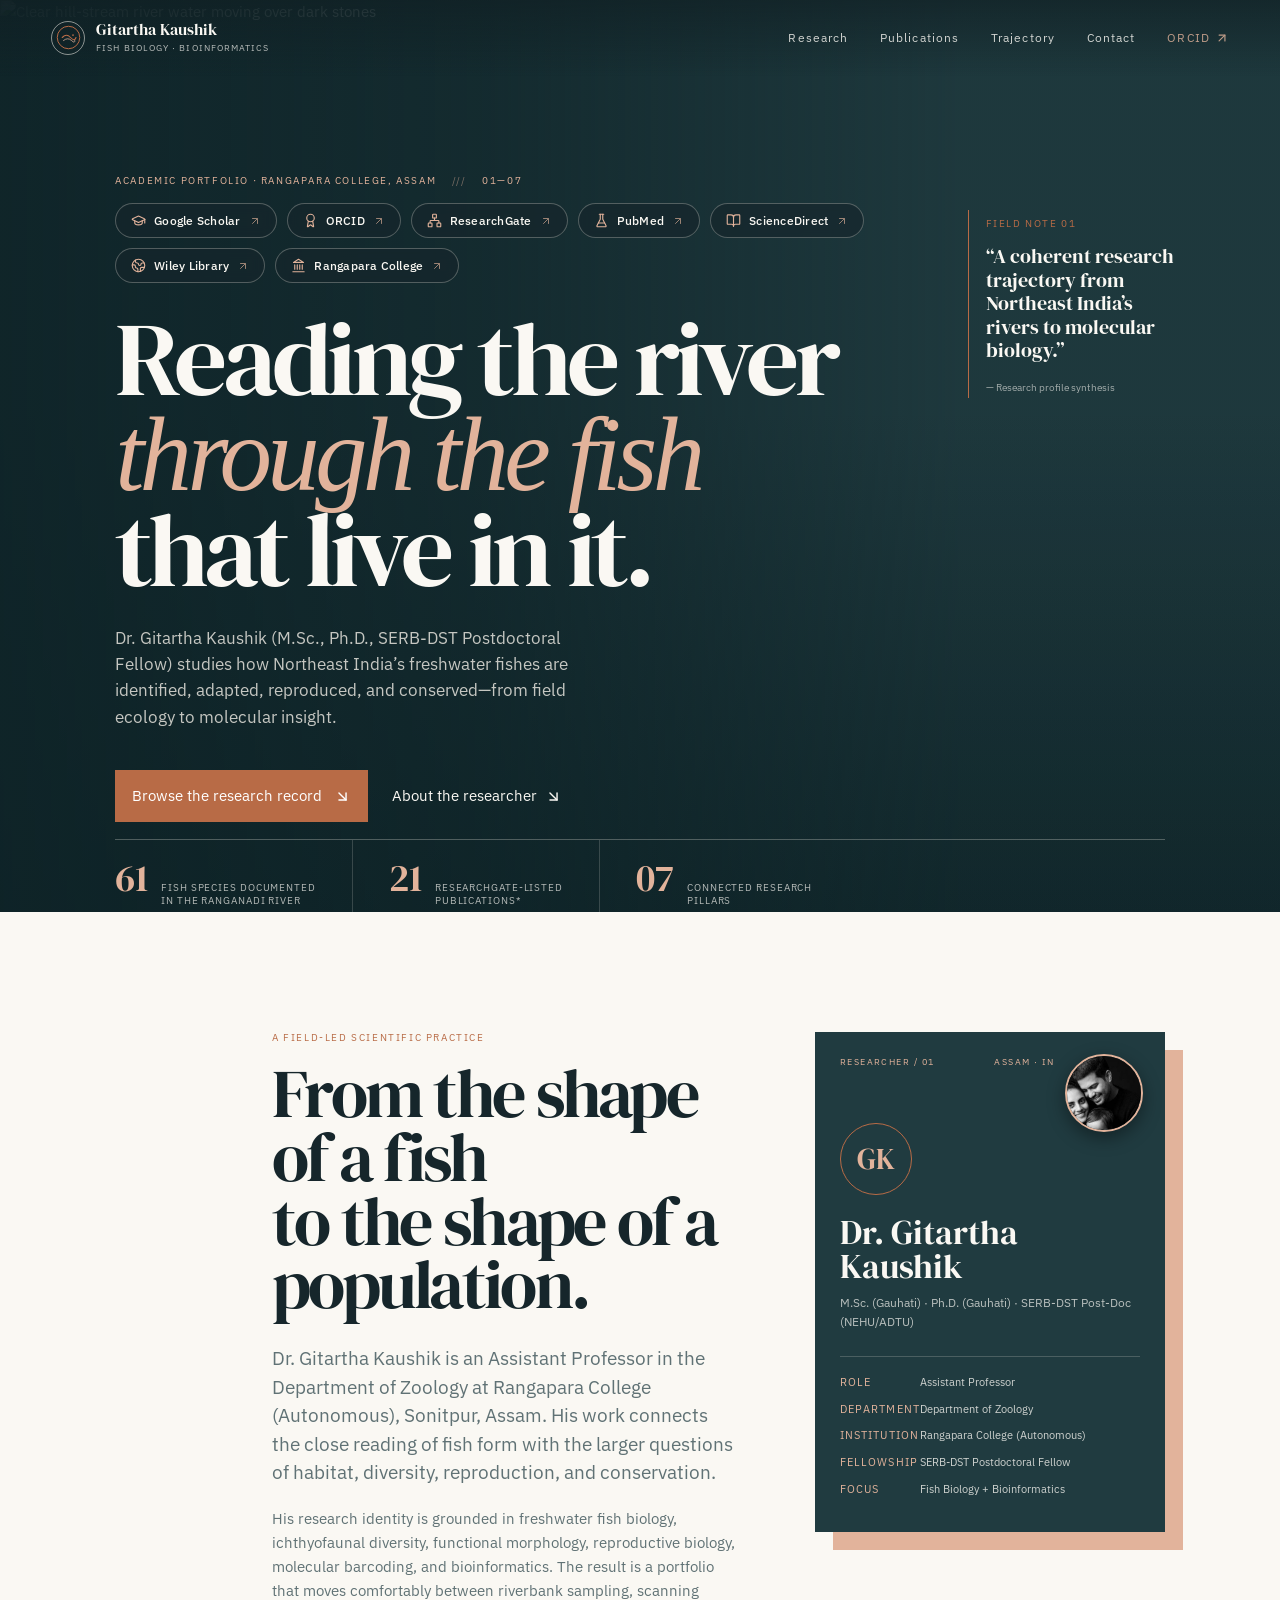
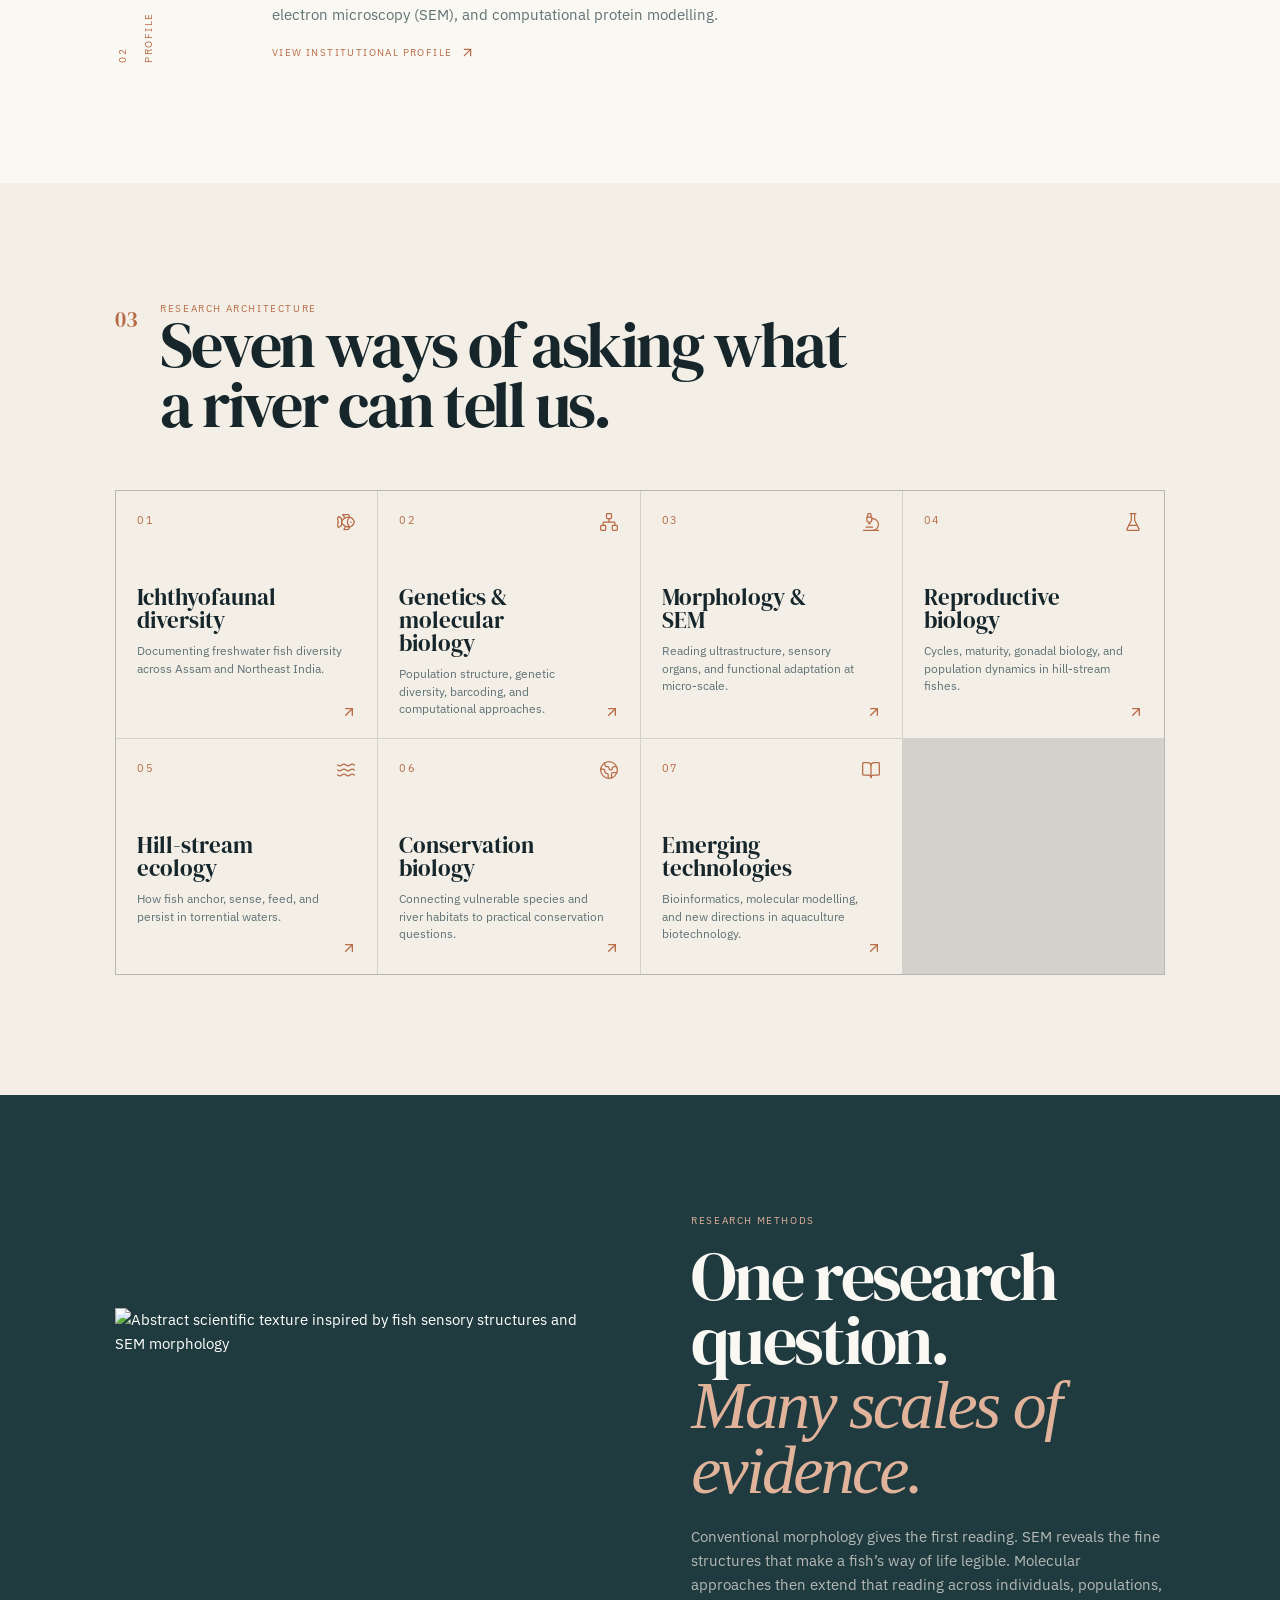
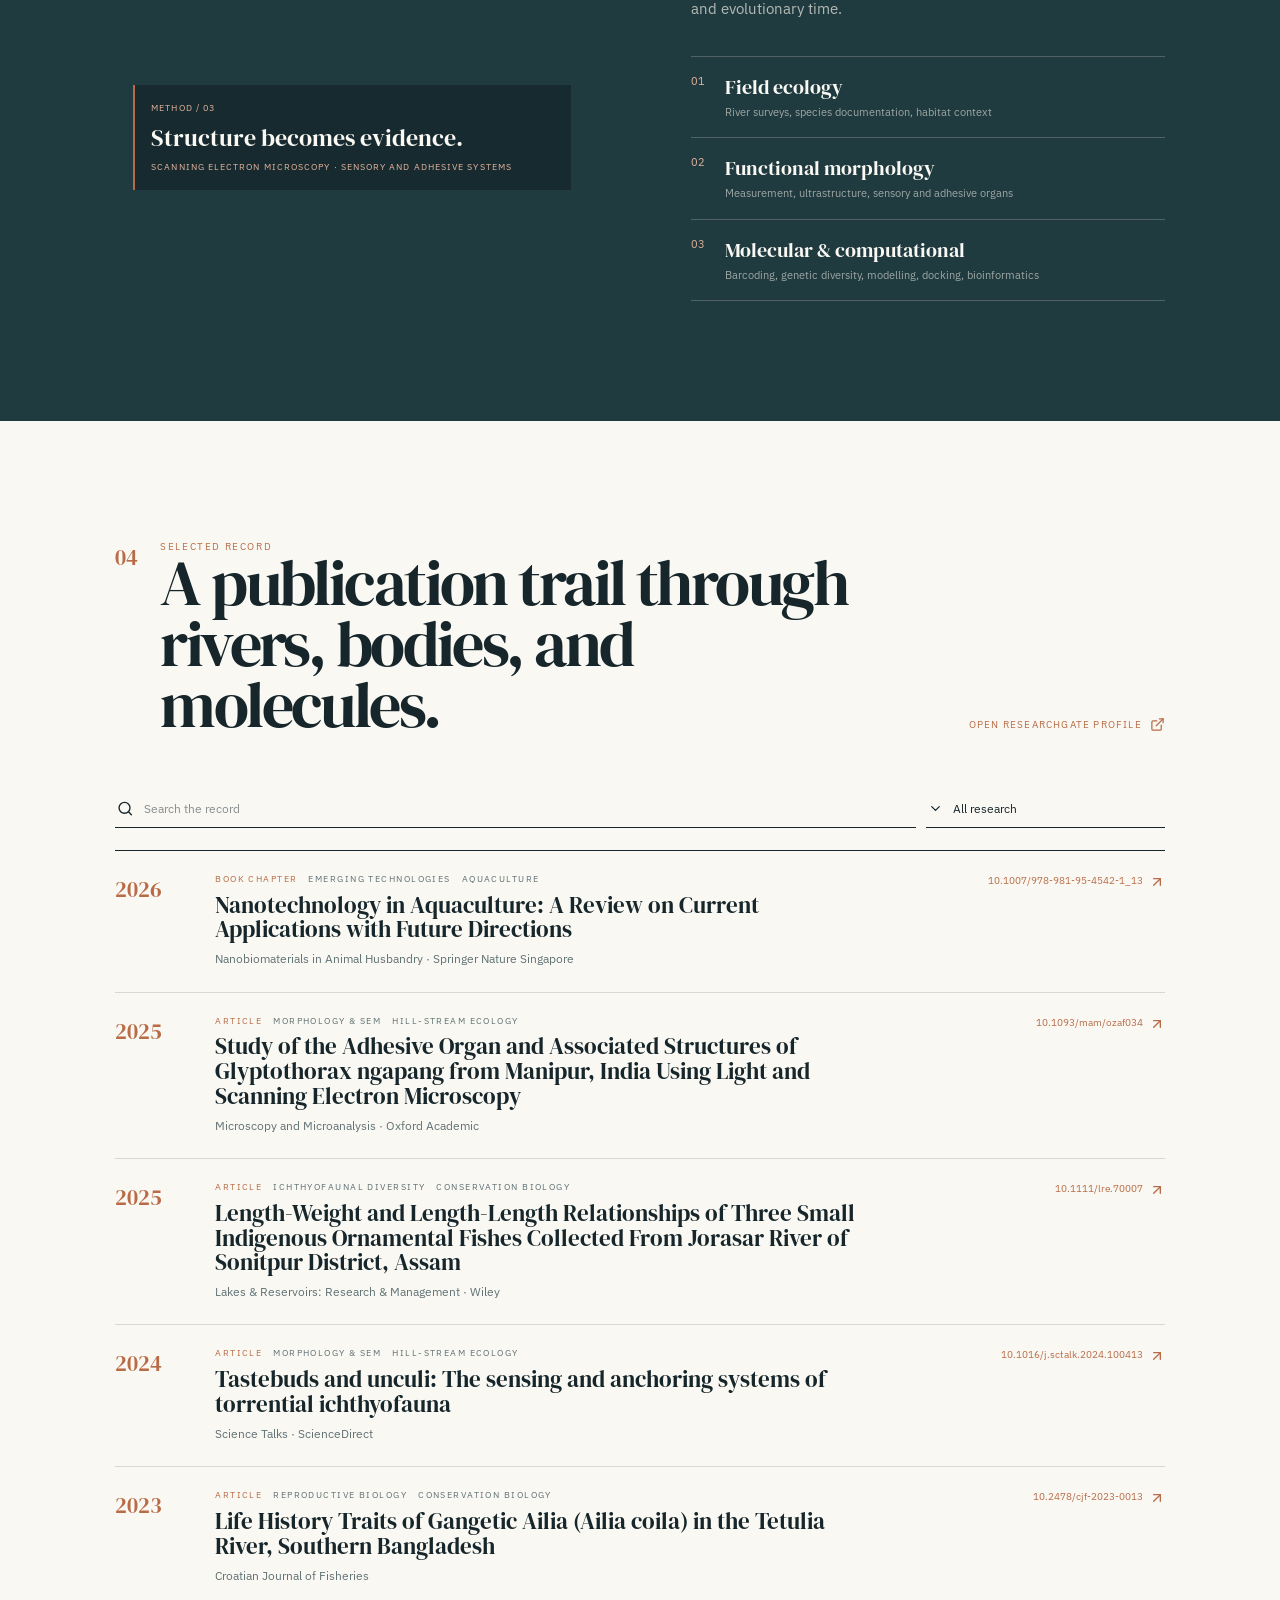
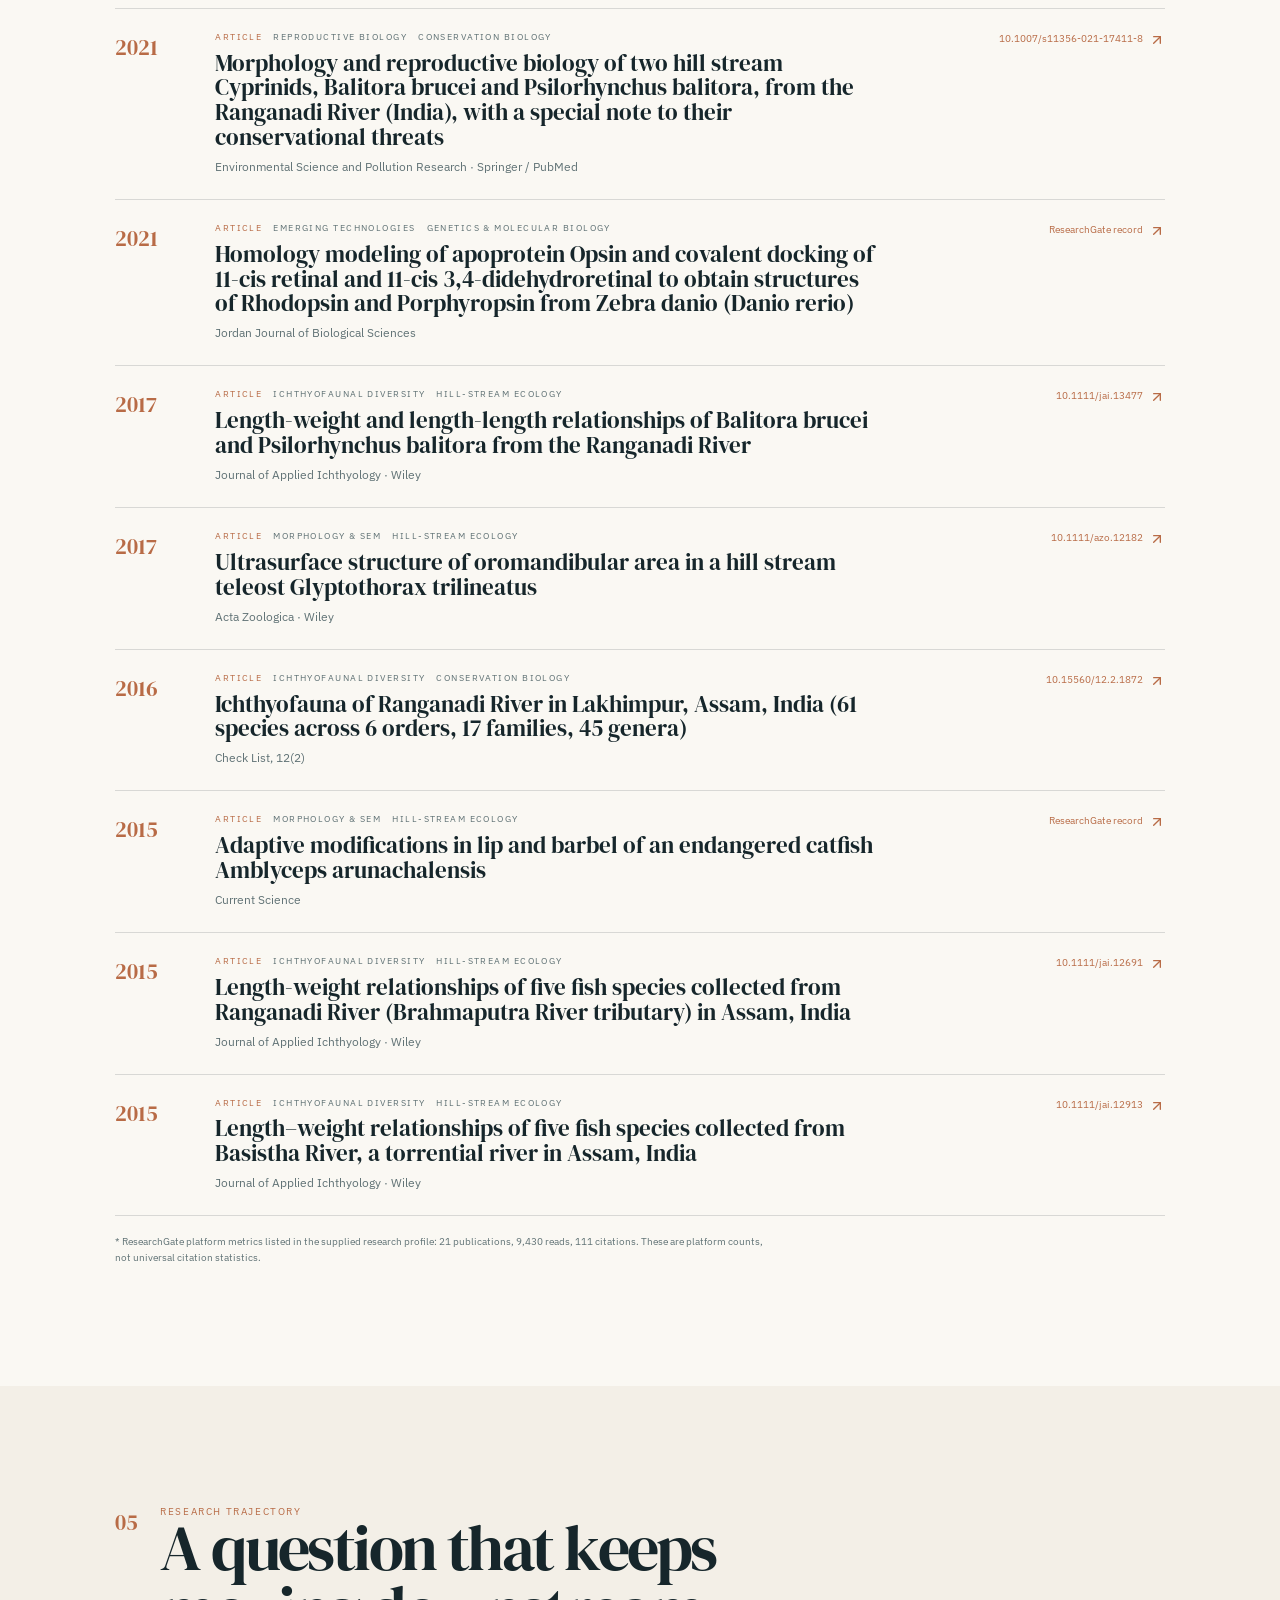
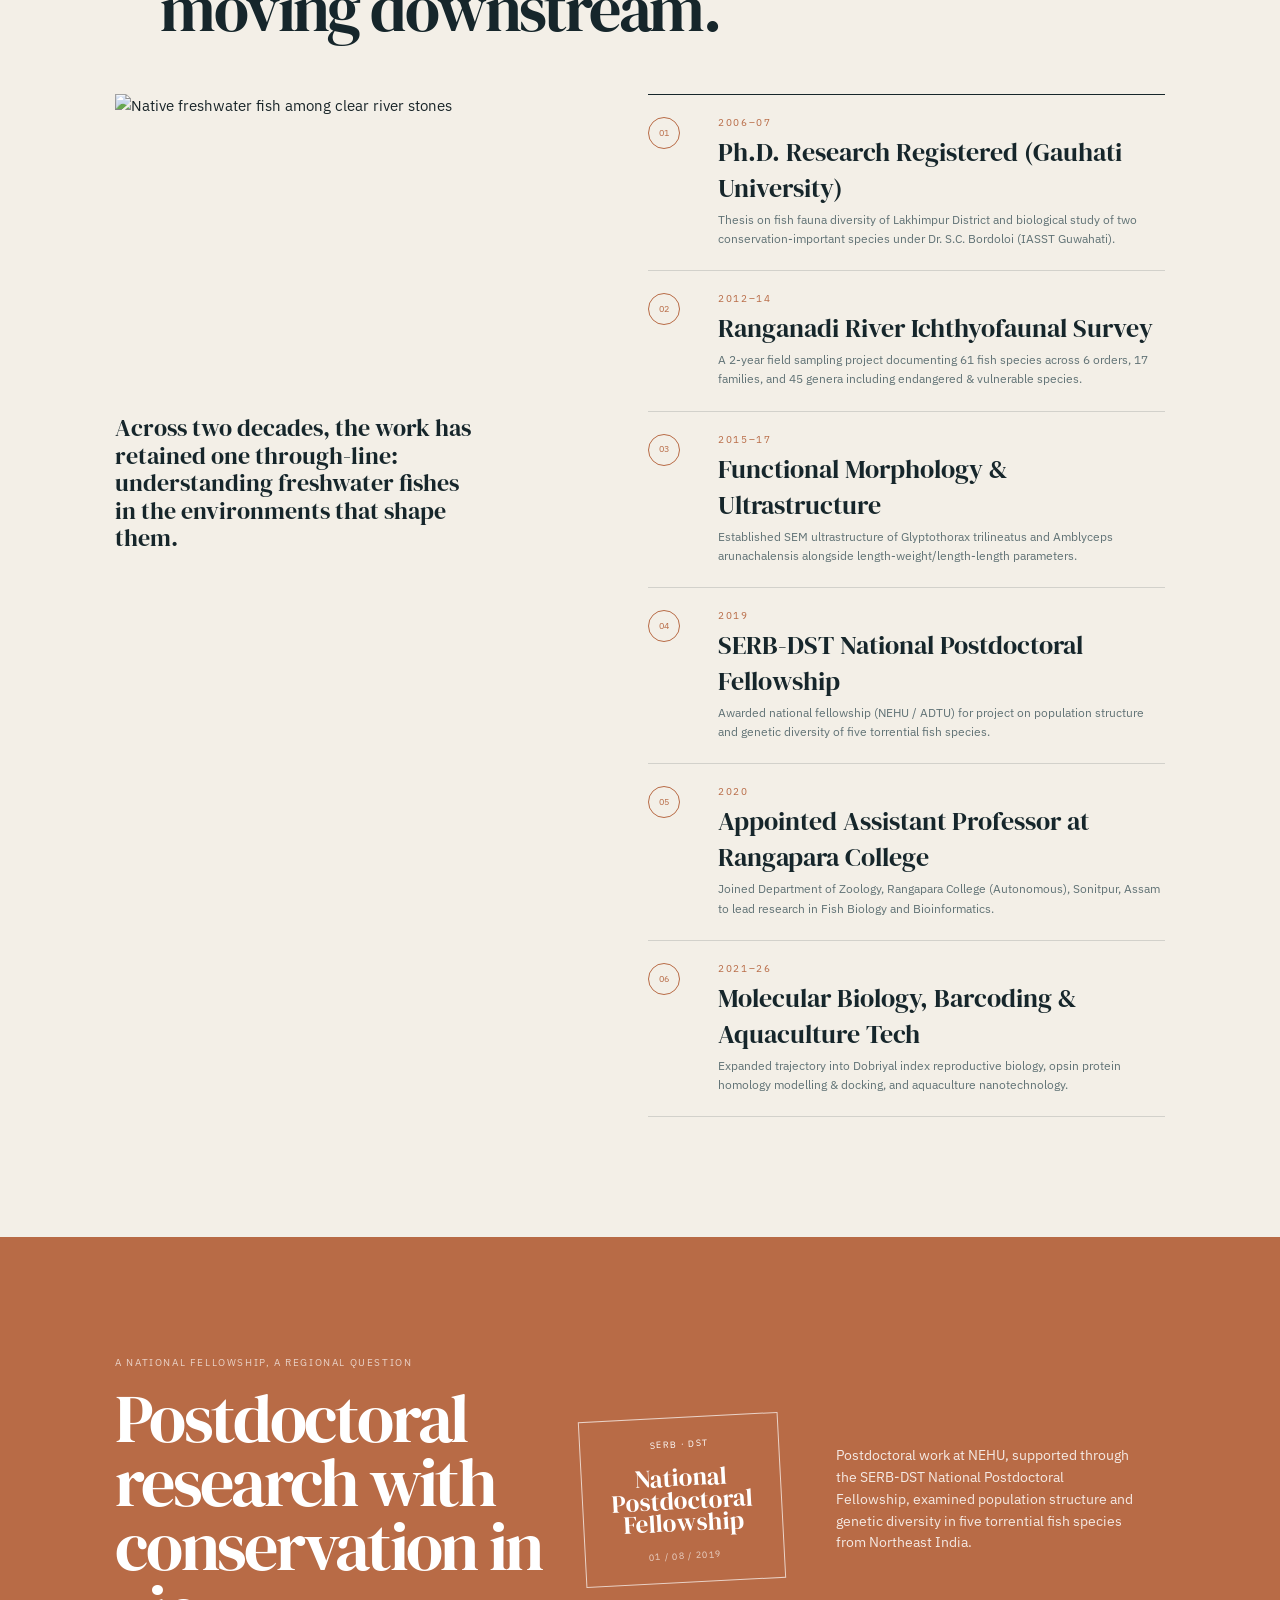
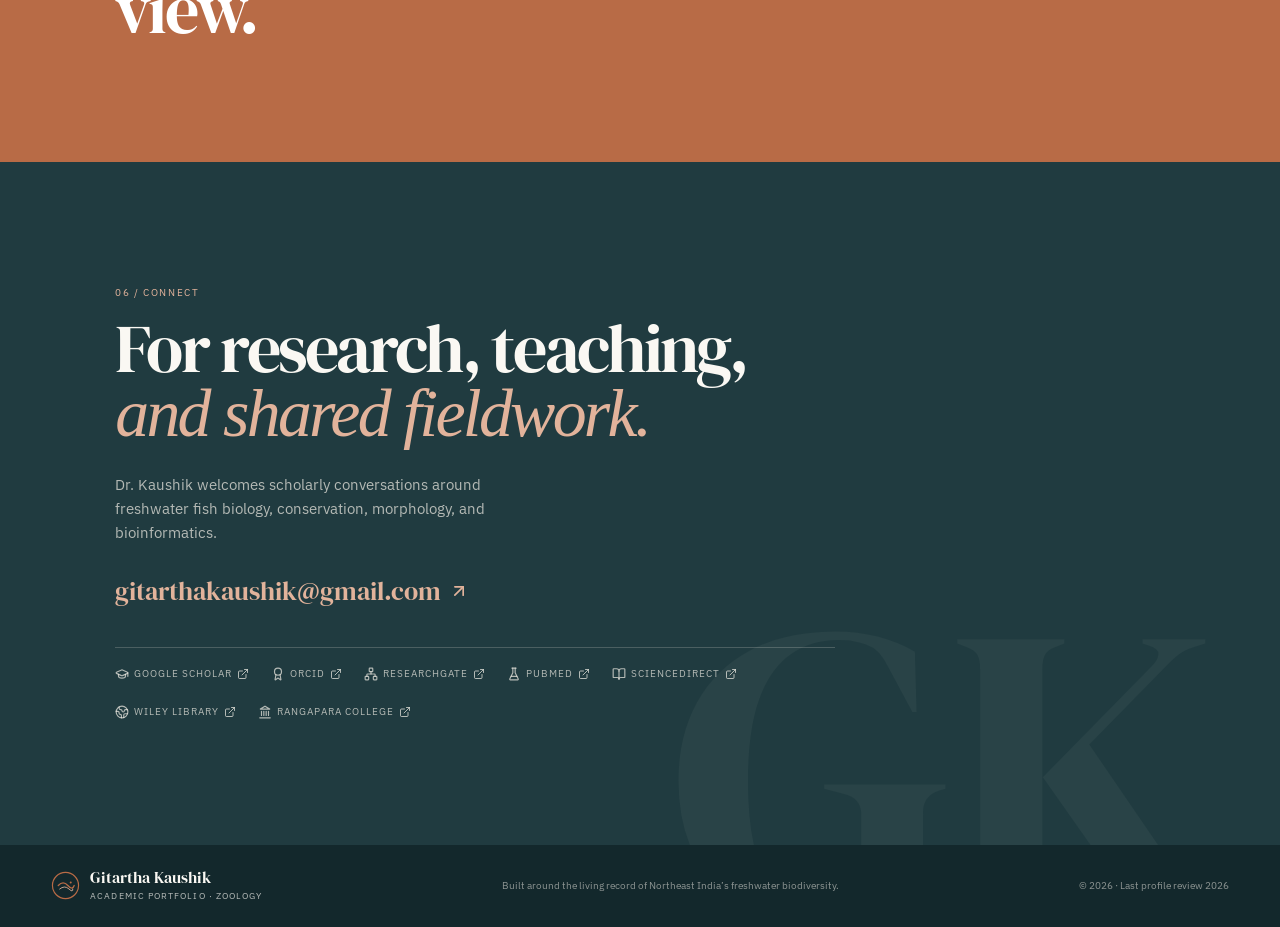
==== commit 77424a9d: "Add portrait photo to top right of profile card" ====
--- a/academic/gitartha/index.html
+++ b/academic/gitartha/index.html
@@ -11,8 +11,8 @@
     <link rel="preconnect" href="https://fonts.gstatic.com" crossorigin />
     <link href="https://fonts.googleapis.com/css2?family=DM+Serif+Display:ital@0;1&family=IBM+Plex+Sans:wght@400;500;600&display=swap" rel="stylesheet" />
     <title>Dr. Gitartha Kaushik — Academic Portfolio</title>
-    <script type="module" crossorigin src="./assets/index-Dnk9T2X-.js"></script>
-    <link rel="stylesheet" crossorigin href="./assets/index-G-KJHBoU.css">
+    <script type="module" crossorigin src="./assets/index-Dobxcu04.js"></script>
+    <link rel="stylesheet" crossorigin href="./assets/index-CW7vrCay.css">
   </head>
   <body>
     <script id="manus-runtime">window.__MANUS_HOST_DEV__ = false;
